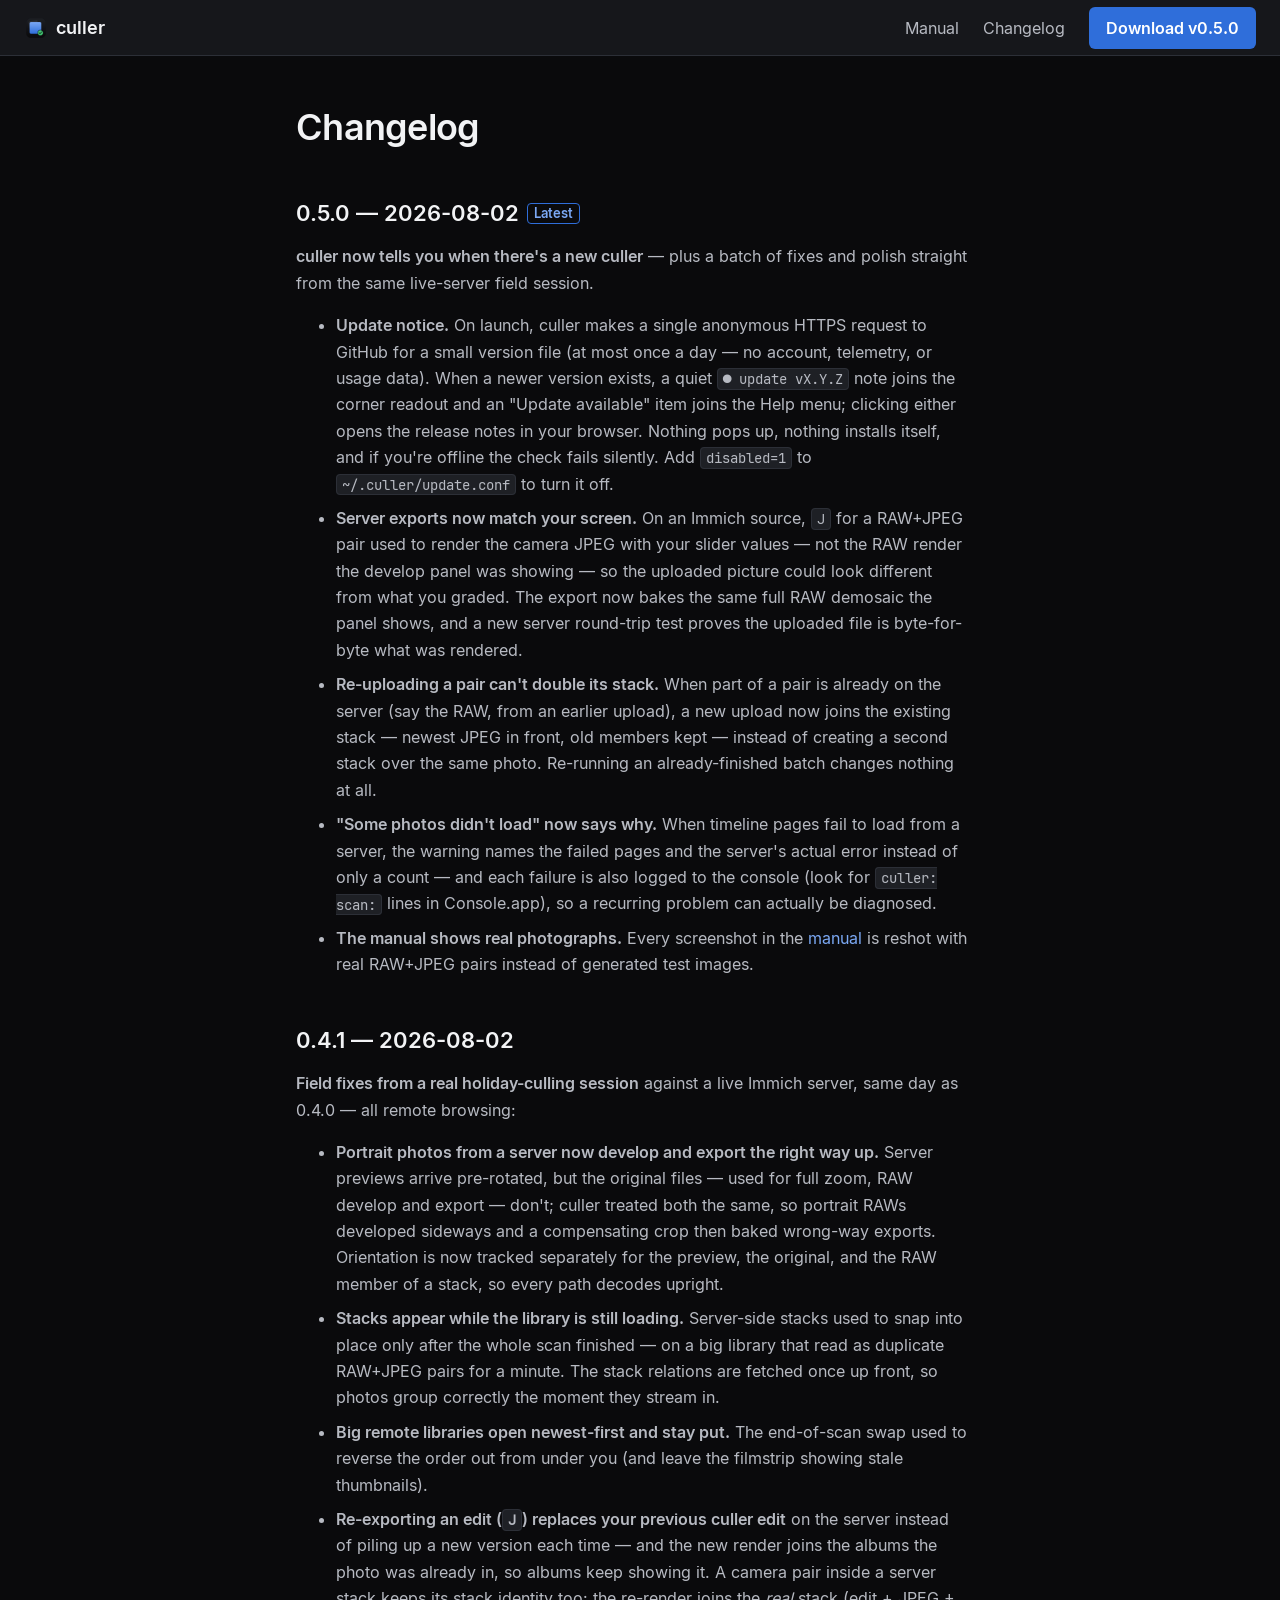
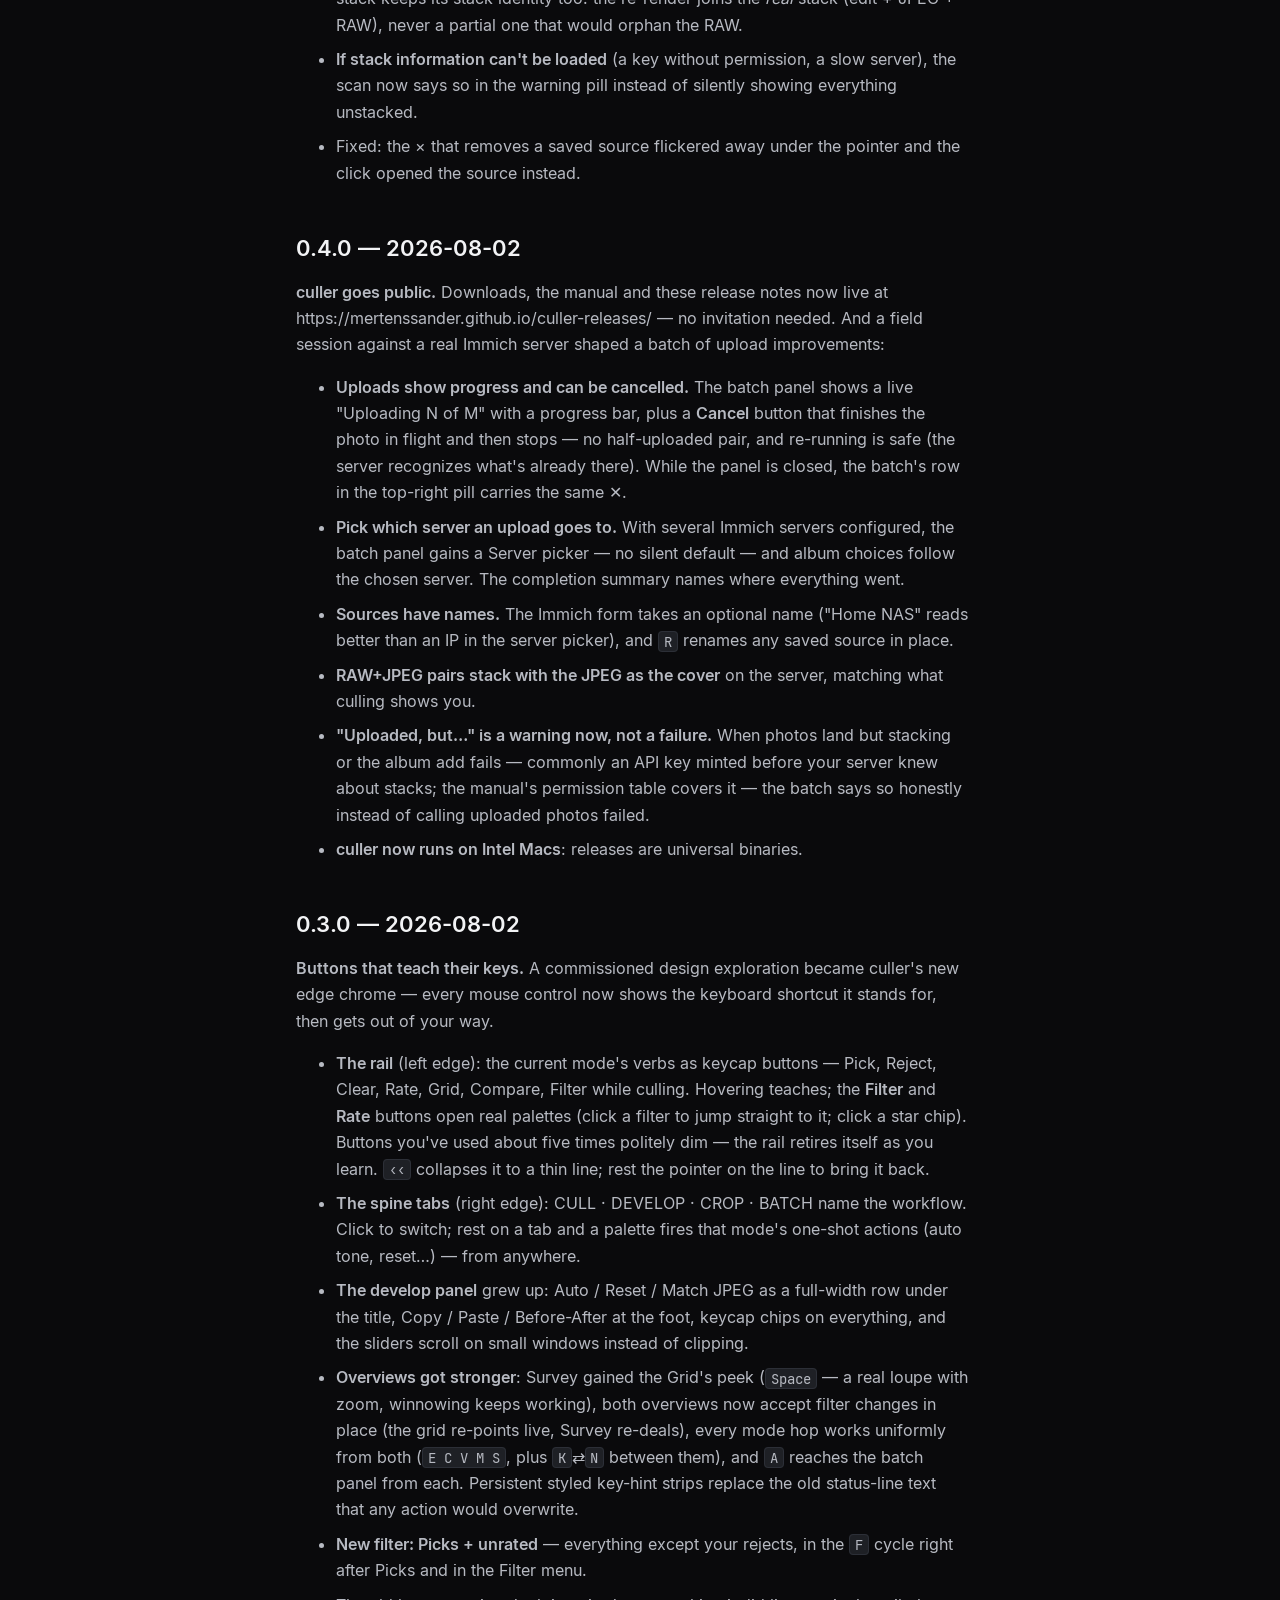
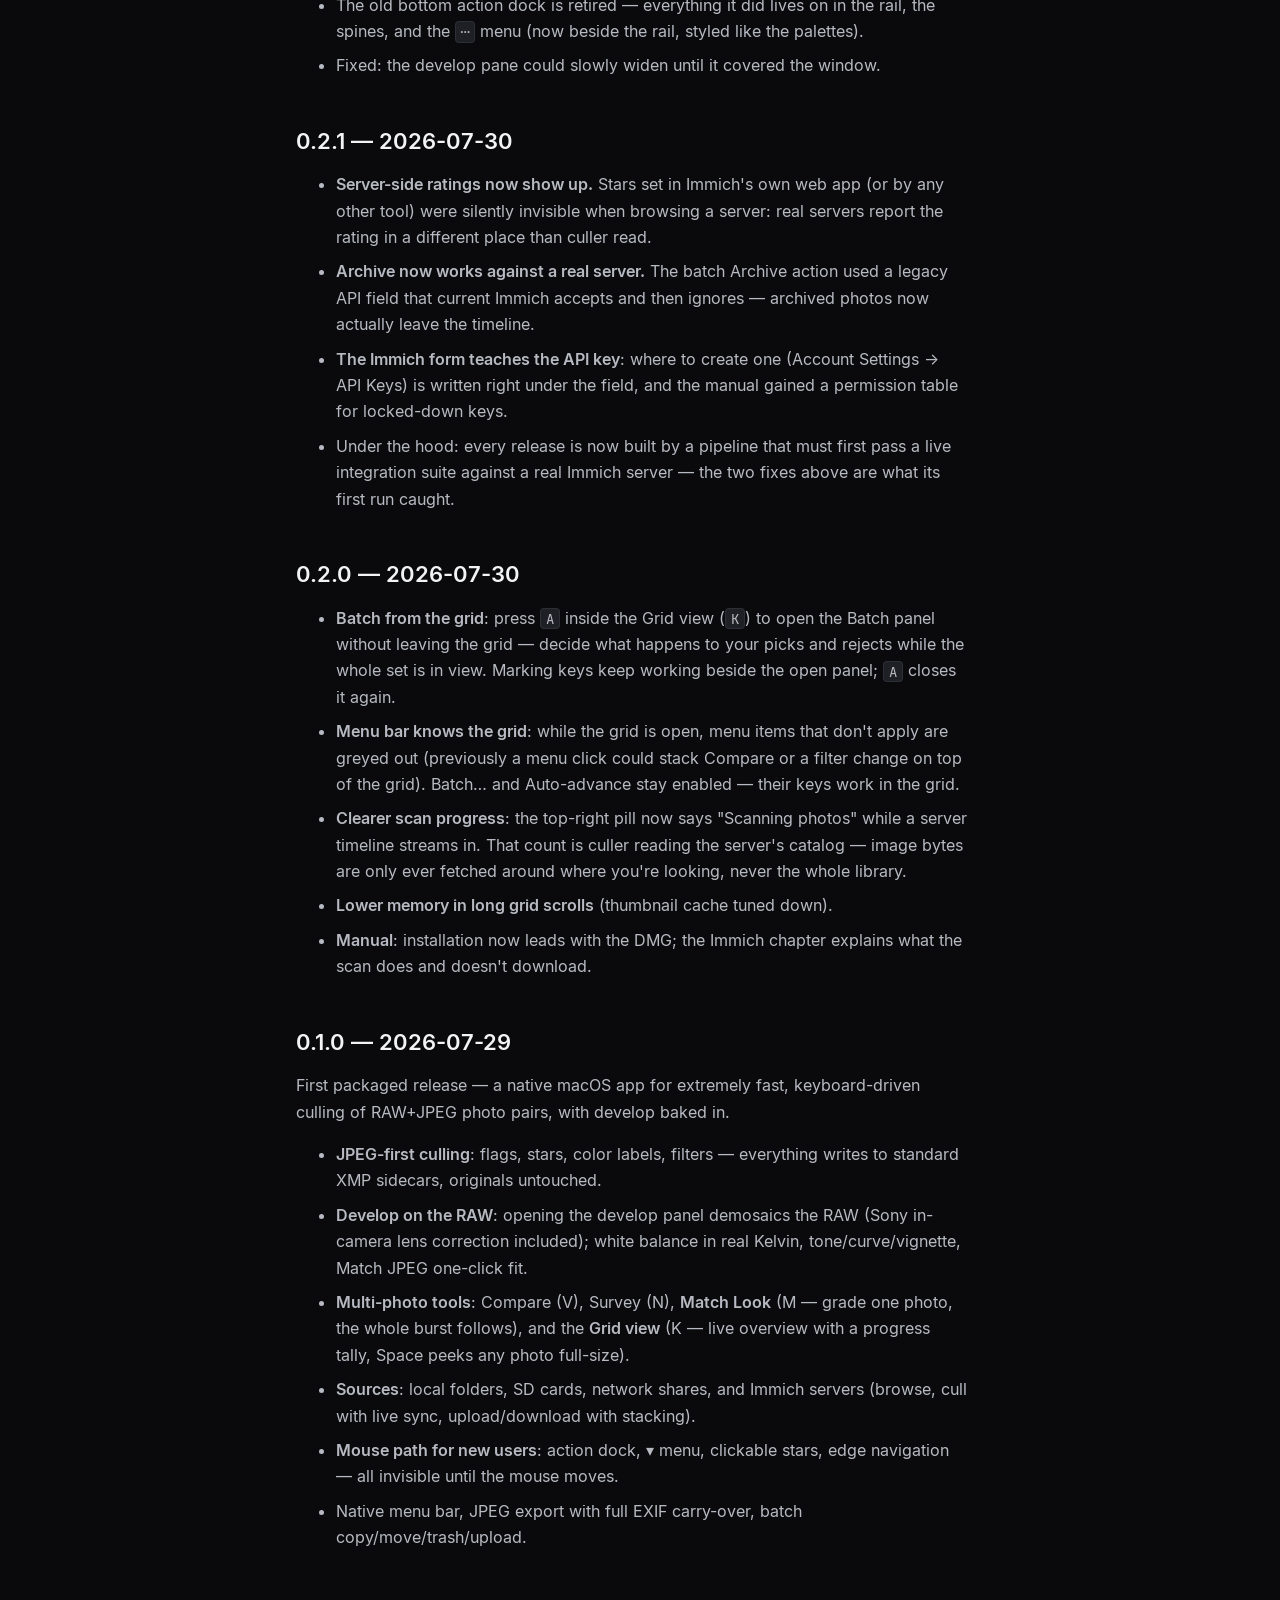
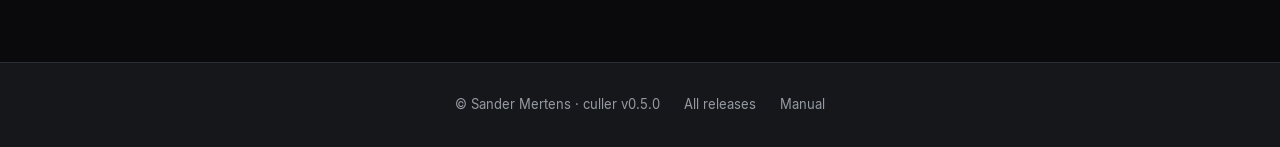
==== changelog/index.html @ 75cf0464 "site: v0.5.0" ====
<!DOCTYPE html>
<html lang="en">
<head>
<meta charset="utf-8">
<meta name="viewport" content="width=device-width, initial-scale=1">
<title>Changelog — culler</title>
<meta name="description" content="Extremely fast, keyboard-driven photo culling for macOS. RAW+JPEG pairs, develop and crop built in, everything non-destructive.">
<link rel="icon" type="image/png" href="https://mertenssander.github.io/culler-releases/img/icon-256.png">
<link rel="apple-touch-icon" href="https://mertenssander.github.io/culler-releases/img/icon-512.png">
<link rel="preload" href="https://mertenssander.github.io/culler-releases/fonts/Inter-Regular.woff2" as="font" type="font/woff2" crossorigin>
<link rel="preload" href="https://mertenssander.github.io/culler-releases/fonts/Inter-SemiBold.woff2" as="font" type="font/woff2" crossorigin>
<link rel="preload" href="https://mertenssander.github.io/culler-releases/fonts/JetBrainsMono-Regular.woff2" as="font" type="font/woff2" crossorigin>
<link rel="stylesheet" href="https://mertenssander.github.io/culler-releases/css/site.css?h=91cbe195ef2dc306fa63">
</head>
<body>
<header class="nav">
  <a class="nav-brand" href="https://mertenssander.github.io/culler-releases/">
    <img src="https://mertenssander.github.io/culler-releases/img/icon-256.png" alt="" width="24" height="24">
    <span>culler</span>
  </a>
  <nav class="nav-links">
    <a href="https://mertenssander.github.io/culler-releases/manual/">Manual</a>
    <a href="https://mertenssander.github.io/culler-releases/changelog/">Changelog</a>
    <a class="btn btn--accent" href="https://mertenssander.github.io/culler-releases/#download">Download v0.5.0</a>
  </nav>
  <details class="nav-menu">
    <summary aria-label="Menu">Menu</summary>
    <div class="nav-menu-panel">
      <a href="https://mertenssander.github.io/culler-releases/manual/">Manual</a>
      <a href="https://mertenssander.github.io/culler-releases/changelog/">Changelog</a>
      <a href="https://mertenssander.github.io/culler-releases/#download">Download v0.5.0</a>
    </div>
  </details>
</header>
<main>

<div class="docs docs--index">
  <article class="prose changelog">
    <h1>Changelog</h1>
    <h2 id="0-5-0-2026-08-02">0.5.0 — 2026-08-02</h2>
<p><strong>culler now tells you when there's a new culler</strong> — plus a batch of
fixes and polish straight from the same live-server field session.</p>
<ul>
<li><strong>Update notice.</strong> On launch, culler makes a single anonymous HTTPS
request to GitHub for a small version file (at most once a day — no
account, telemetry, or usage data). When a newer version exists, a
quiet <code>● update vX.Y.Z</code> note joins the corner readout and an
"Update available" item joins the Help menu; clicking either opens
the release notes in your browser. Nothing pops up, nothing installs
itself, and if you're offline the check fails silently. Add
<code>disabled=1</code> to <code>~/.culler/update.conf</code> to turn it off.</li>
<li><strong>Server exports now match your screen.</strong> On an Immich source, <code>J</code>
for a RAW+JPEG pair used to render the camera JPEG with your slider
values — not the RAW render the develop panel was showing — so the
uploaded picture could look different from what you graded. The
export now bakes the same full RAW demosaic the panel shows, and a
new server round-trip test proves the uploaded file is byte-for-byte
what was rendered.</li>
<li><strong>Re-uploading a pair can't double its stack.</strong> When part of a pair
is already on the server (say the RAW, from an earlier upload), a new
upload now joins the existing stack — newest JPEG in front, old
members kept — instead of creating a second stack over the same
photo. Re-running an already-finished batch changes nothing at all.</li>
<li><strong>"Some photos didn't load" now says why.</strong> When timeline pages fail
to load from a server, the warning names the failed pages and the
server's actual error instead of only a count — and each failure is
also logged to the console (look for <code>culler: scan:</code> lines in
Console.app), so a recurring problem can actually be diagnosed.</li>
<li><strong>The manual shows real photographs.</strong> Every screenshot in the
<a rel="external" href="https://mertenssander.github.io/culler-releases/manual/">manual</a> is
reshot with real RAW+JPEG pairs instead of generated test images.</li>
</ul>
<h2 id="0-4-1-2026-08-02">0.4.1 — 2026-08-02</h2>
<p><strong>Field fixes from a real holiday-culling session</strong> against a live
Immich server, same day as 0.4.0 — all remote browsing:</p>
<ul>
<li><strong>Portrait photos from a server now develop and export the right way
up.</strong> Server previews arrive pre-rotated, but the original files —
used for full zoom, RAW develop and export — don't; culler treated
both the same, so portrait RAWs developed sideways and a
compensating crop then baked wrong-way exports. Orientation is now
tracked separately for the preview, the original, and the RAW member
of a stack, so every path decodes upright.</li>
<li><strong>Stacks appear while the library is still loading.</strong> Server-side
stacks used to snap into place only after the whole scan finished —
on a big library that read as duplicate RAW+JPEG pairs for a minute.
The stack relations are fetched once up front, so photos group
correctly the moment they stream in.</li>
<li><strong>Big remote libraries open newest-first and stay put.</strong> The
end-of-scan swap used to reverse the order out from under you (and
leave the filmstrip showing stale thumbnails).</li>
<li><strong>Re-exporting an edit (<code>J</code>) replaces your previous culler edit</strong> on
the server instead of piling up a new version each time — and the
new render joins the albums the photo was already in, so albums keep
showing it. A camera pair inside a server stack keeps its stack
identity too: the re-render joins the <em>real</em> stack (edit + JPEG +
RAW), never a partial one that would orphan the RAW.</li>
<li><strong>If stack information can't be loaded</strong> (a key without permission, a
slow server), the scan now says so in the warning pill instead of
silently showing everything unstacked.</li>
<li>Fixed: the × that removes a saved source flickered away under the
pointer and the click opened the source instead.</li>
</ul>
<h2 id="0-4-0-2026-08-02">0.4.0 — 2026-08-02</h2>
<p><strong>culler goes public.</strong> Downloads, the manual and these release notes
now live at https://mertenssander.github.io/culler-releases/ — no
invitation needed. And a field session against a real Immich server
shaped a batch of upload improvements:</p>
<ul>
<li><strong>Uploads show progress and can be cancelled.</strong> The batch panel shows
a live "Uploading N of M" with a progress bar, plus a <strong>Cancel</strong>
button that finishes the photo in flight and then stops — no
half-uploaded pair, and re-running is safe (the server recognizes
what's already there). While the panel is closed, the batch's row in
the top-right pill carries the same ✕.</li>
<li><strong>Pick which server an upload goes to.</strong> With several Immich servers
configured, the batch panel gains a Server picker — no silent
default — and album choices follow the chosen server. The completion
summary names where everything went.</li>
<li><strong>Sources have names.</strong> The Immich form takes an optional name
("Home NAS" reads better than an IP in the server picker), and <code>R</code>
renames any saved source in place.</li>
<li><strong>RAW+JPEG pairs stack with the JPEG as the cover</strong> on the server,
matching what culling shows you.</li>
<li><strong>"Uploaded, but…" is a warning now, not a failure.</strong> When photos
land but stacking or the album add fails — commonly an API key
minted before your server knew about stacks; the manual's permission
table covers it — the batch says so honestly instead of calling
uploaded photos failed.</li>
<li><strong>culler now runs on Intel Macs</strong>: releases are universal binaries.</li>
</ul>
<h2 id="0-3-0-2026-08-02">0.3.0 — 2026-08-02</h2>
<p><strong>Buttons that teach their keys.</strong> A commissioned design exploration
became culler's new edge chrome — every mouse control now shows the
keyboard shortcut it stands for, then gets out of your way.</p>
<ul>
<li><strong>The rail</strong> (left edge): the current mode's verbs as keycap buttons —
Pick, Reject, Clear, Rate, Grid, Compare, Filter while culling.
Hovering teaches; the <strong>Filter</strong> and <strong>Rate</strong> buttons open real
palettes (click a filter to jump straight to it; click a star chip).
Buttons you've used about five times politely dim — the rail retires
itself as you learn. <code>‹‹</code> collapses it to a thin line; rest the
pointer on the line to bring it back.</li>
<li><strong>The spine tabs</strong> (right edge): CULL · DEVELOP · CROP · BATCH name
the workflow. Click to switch; rest on a tab and a palette fires that
mode's one-shot actions (auto tone, reset…) — from anywhere.</li>
<li><strong>The develop panel</strong> grew up: Auto / Reset / Match JPEG as a
full-width row under the title, Copy / Paste / Before-After at the
foot, keycap chips on everything, and the sliders scroll on small
windows instead of clipping.</li>
<li><strong>Overviews got stronger</strong>: Survey gained the Grid's peek (<code>Space</code> —
a real loupe with zoom, winnowing keeps working), both overviews now
accept filter changes in place (the grid re-points live, Survey
re-deals), every mode hop works uniformly from both (<code>E C V M S</code>,
plus <code>K</code>⇄<code>N</code> between them), and <code>A</code> reaches the batch panel from
each. Persistent styled key-hint strips replace the old status-line
text that any action would overwrite.</li>
<li><strong>New filter: Picks + unrated</strong> — everything except your rejects, in
the <code>F</code> cycle right after Picks and in the Filter menu.</li>
<li>The old bottom action dock is retired — everything it did lives on
in the rail, the spines, and the <code>⋯</code> menu (now beside the rail,
styled like the palettes).</li>
<li>Fixed: the develop pane could slowly widen until it covered the
window.</li>
</ul>
<h2 id="0-2-1-2026-07-30">0.2.1 — 2026-07-30</h2>
<ul>
<li><strong>Server-side ratings now show up.</strong> Stars set in Immich's own web app
(or by any other tool) were silently invisible when browsing a server:
real servers report the rating in a different place than culler read.</li>
<li><strong>Archive now works against a real server.</strong> The batch Archive action
used a legacy API field that current Immich accepts and then ignores —
archived photos now actually leave the timeline.</li>
<li><strong>The Immich form teaches the API key</strong>: where to create one (Account
Settings → API Keys) is written right under the field, and the manual
gained a permission table for locked-down keys.</li>
<li>Under the hood: every release is now built by a pipeline that must
first pass a live integration suite against a real Immich server —
the two fixes above are what its first run caught.</li>
</ul>
<h2 id="0-2-0-2026-07-30">0.2.0 — 2026-07-30</h2>
<ul>
<li><strong>Batch from the grid</strong>: press <code>A</code> inside the Grid view (<code>K</code>) to open
the Batch panel without leaving the grid — decide what happens to your
picks and rejects while the whole set is in view. Marking keys keep
working beside the open panel; <code>A</code> closes it again.</li>
<li><strong>Menu bar knows the grid</strong>: while the grid is open, menu items that
don't apply are greyed out (previously a menu click could stack
Compare or a filter change on top of the grid). Batch… and
Auto-advance stay enabled — their keys work in the grid.</li>
<li><strong>Clearer scan progress</strong>: the top-right pill now says "Scanning
photos" while a server timeline streams in. That count is culler
reading the server's catalog — image bytes are only ever fetched
around where you're looking, never the whole library.</li>
<li><strong>Lower memory in long grid scrolls</strong> (thumbnail cache tuned down).</li>
<li><strong>Manual</strong>: installation now leads with the DMG; the Immich chapter
explains what the scan does and doesn't download.</li>
</ul>
<h2 id="0-1-0-2026-07-29">0.1.0 — 2026-07-29</h2>
<p>First packaged release — a native macOS app for extremely fast,
keyboard-driven culling of RAW+JPEG photo pairs, with develop
baked in.</p>
<ul>
<li><strong>JPEG-first culling</strong>: flags, stars, color labels, filters —
everything writes to standard XMP sidecars, originals
untouched.</li>
<li><strong>Develop on the RAW</strong>: opening the develop panel demosaics the RAW
(Sony in-camera lens correction included); white balance in real
Kelvin, tone/curve/vignette, Match JPEG one-click fit.</li>
<li><strong>Multi-photo tools</strong>: Compare (V), Survey (N), <strong>Match Look</strong> (M —
grade one photo, the whole burst follows), and the <strong>Grid view</strong> (K —
live overview with a progress tally, Space peeks any photo full-size).</li>
<li><strong>Sources</strong>: local folders, SD cards, network shares, and Immich
servers (browse, cull with live sync, upload/download with stacking).</li>
<li><strong>Mouse path for new users</strong>: action dock, ▾ menu, clickable stars,
edge navigation — all invisible until the mouse moves.</li>
<li>Native menu bar, JPEG export with full EXIF carry-over, batch
copy/move/trash/upload.</li>
</ul>

  </article>
</div>

</main>
<footer class="footer">
  <span>© Sander Mertens · culler v0.5.0</span>
  <a href="https://github.com/mertenssander/culler-releases/releases">All releases</a>
  <a href="https://mertenssander.github.io/culler-releases/manual/">Manual</a>
</footer>
</body>
</html>
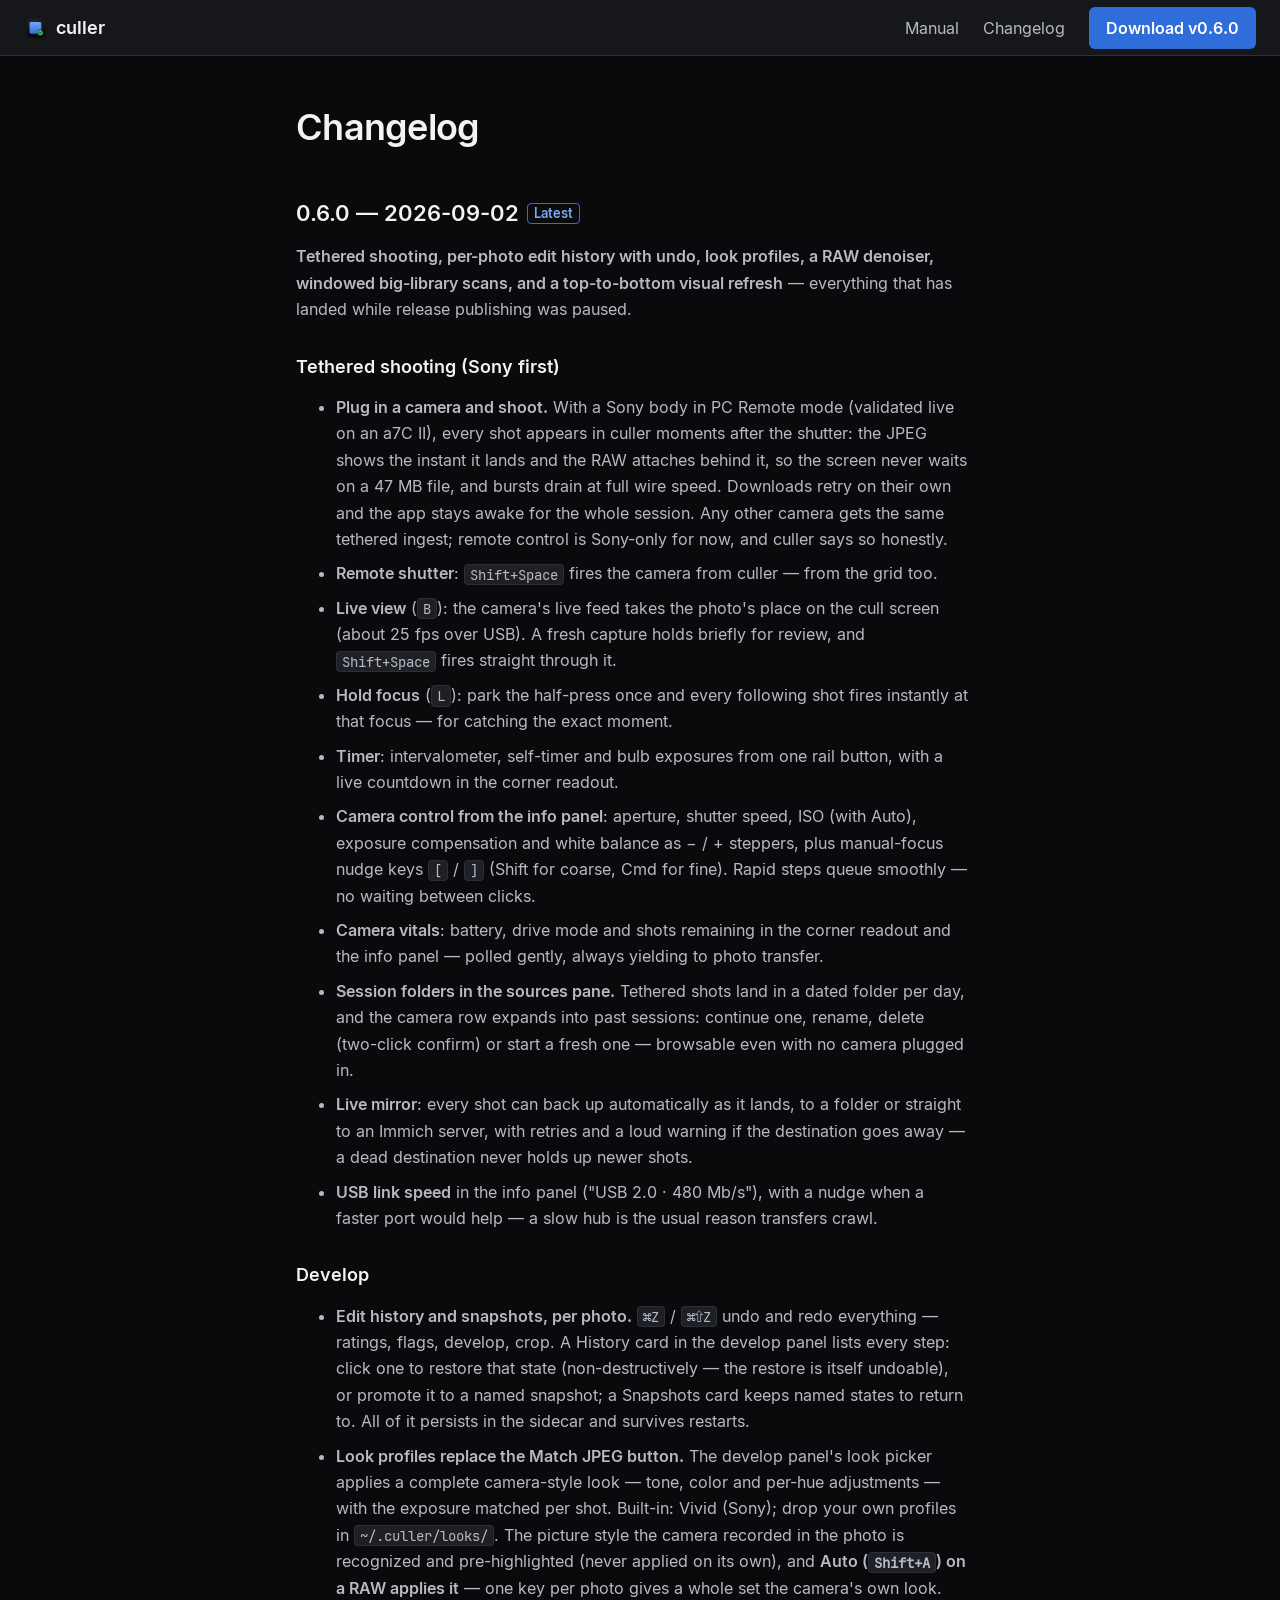
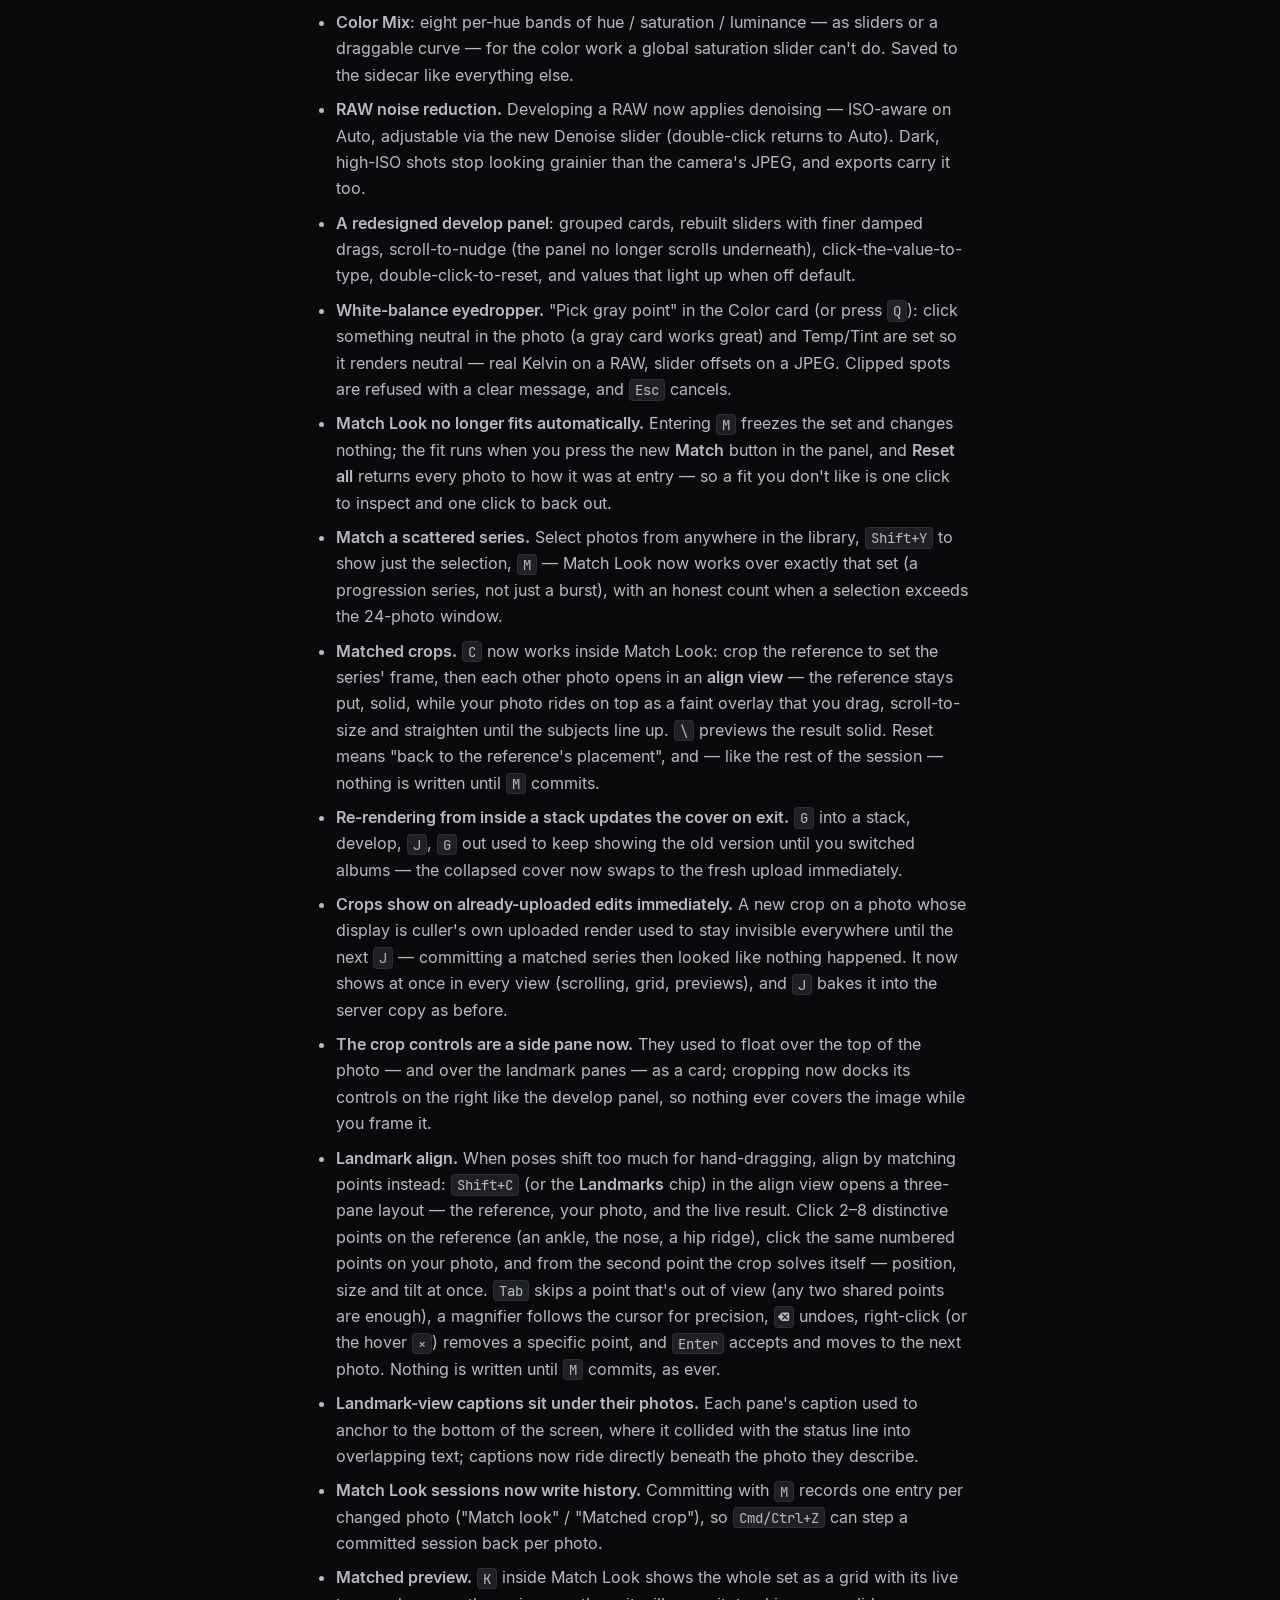
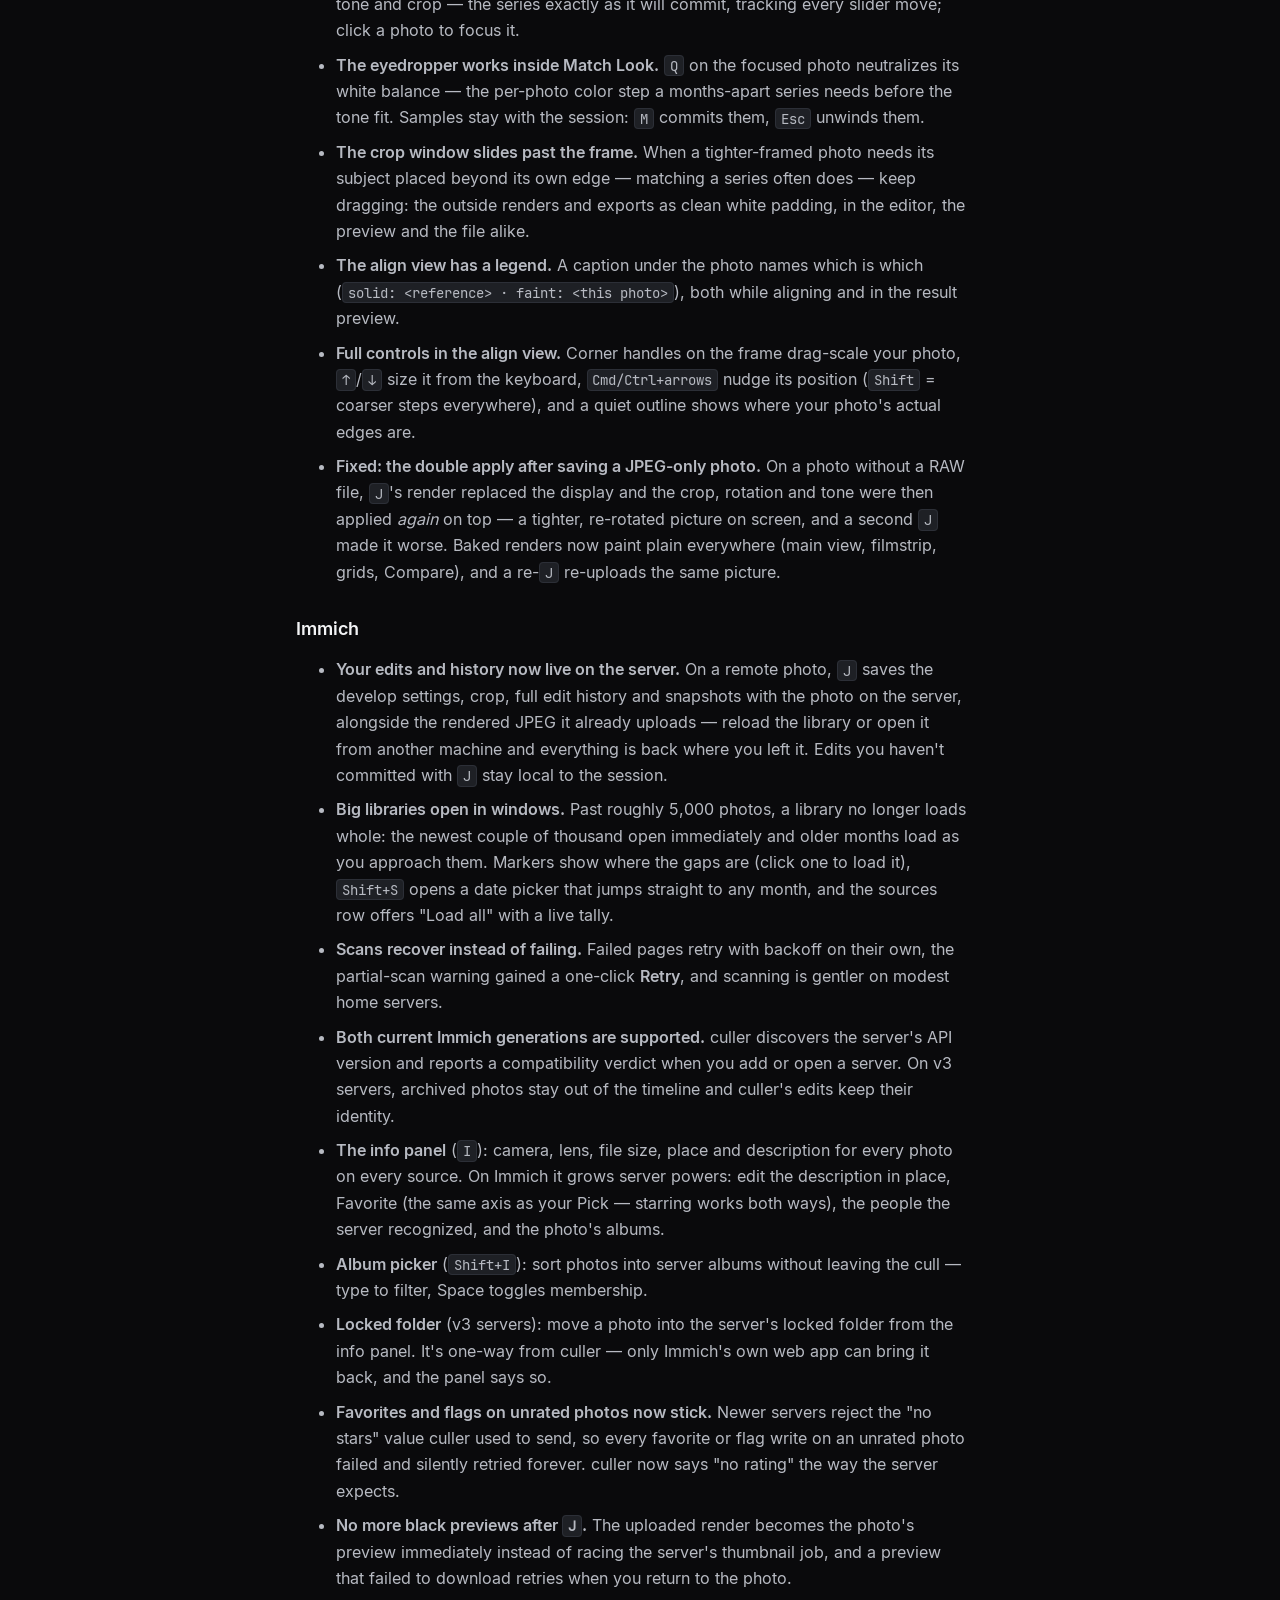
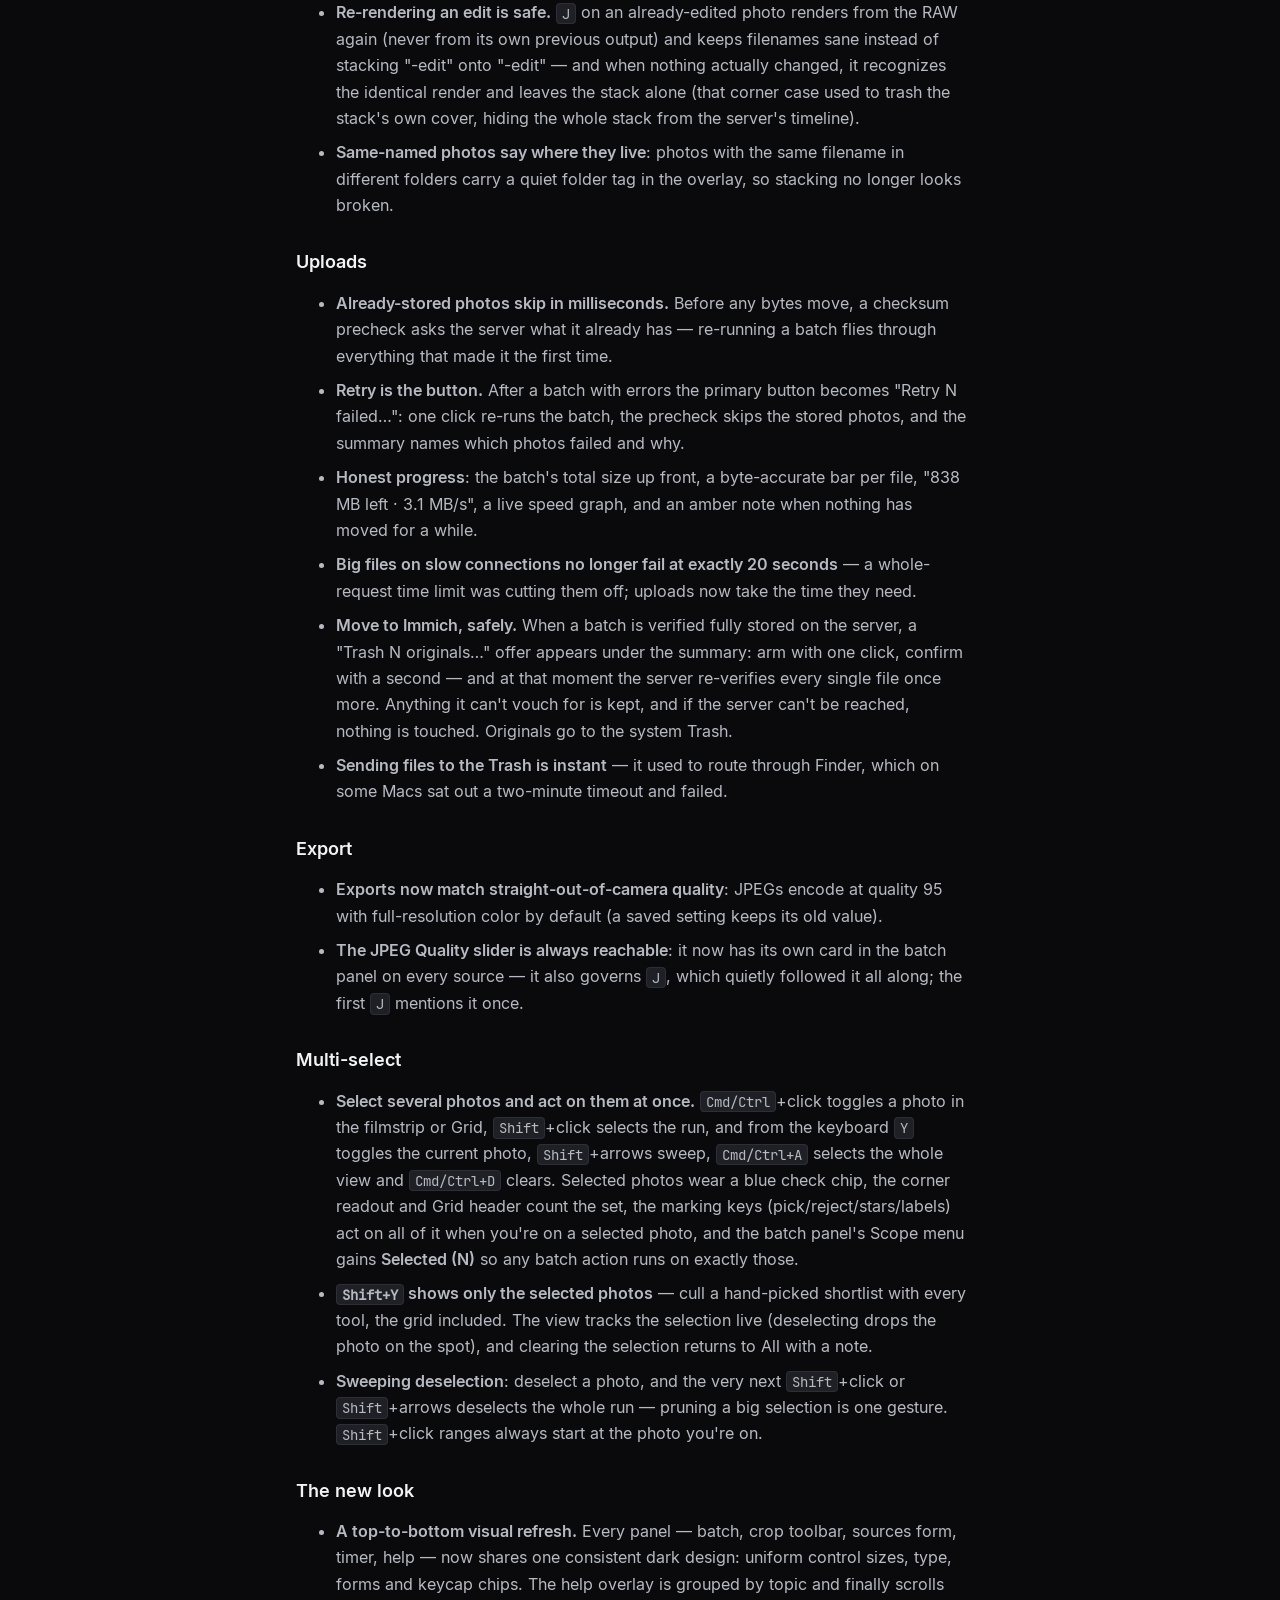
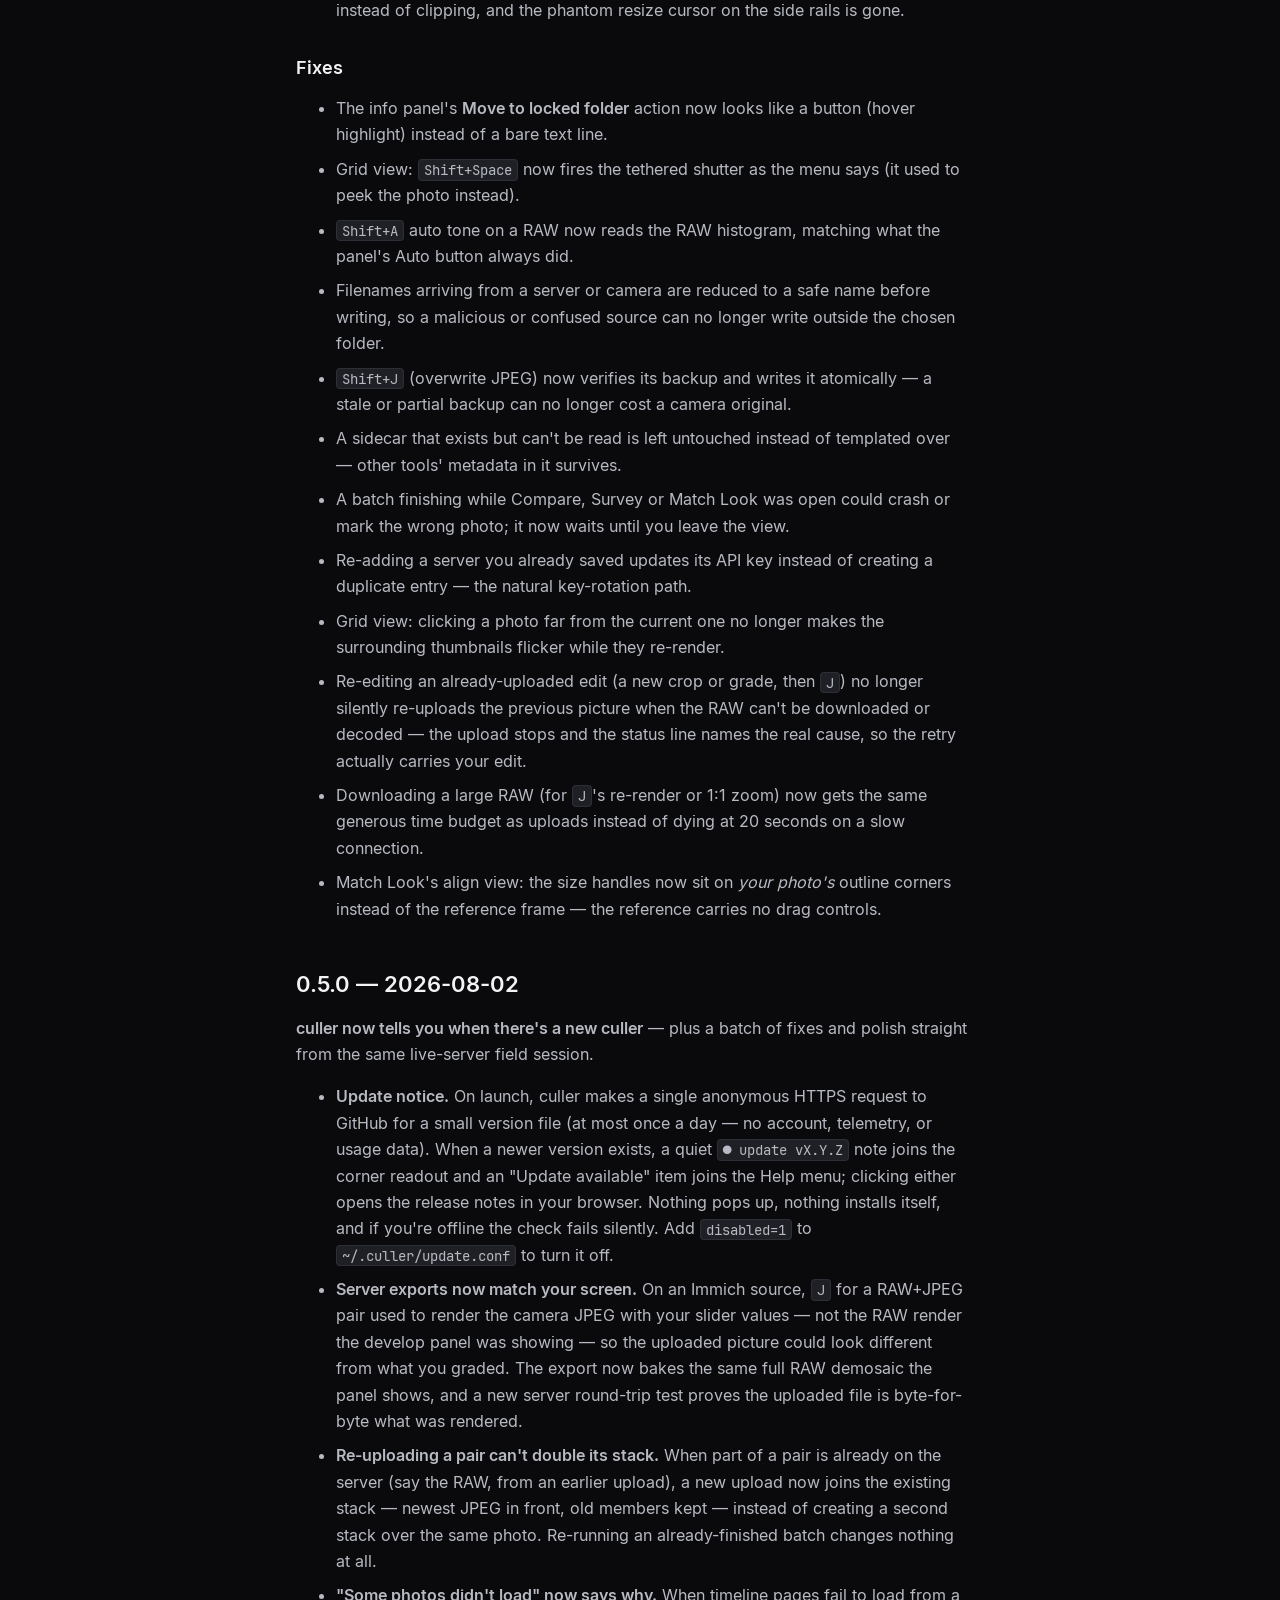
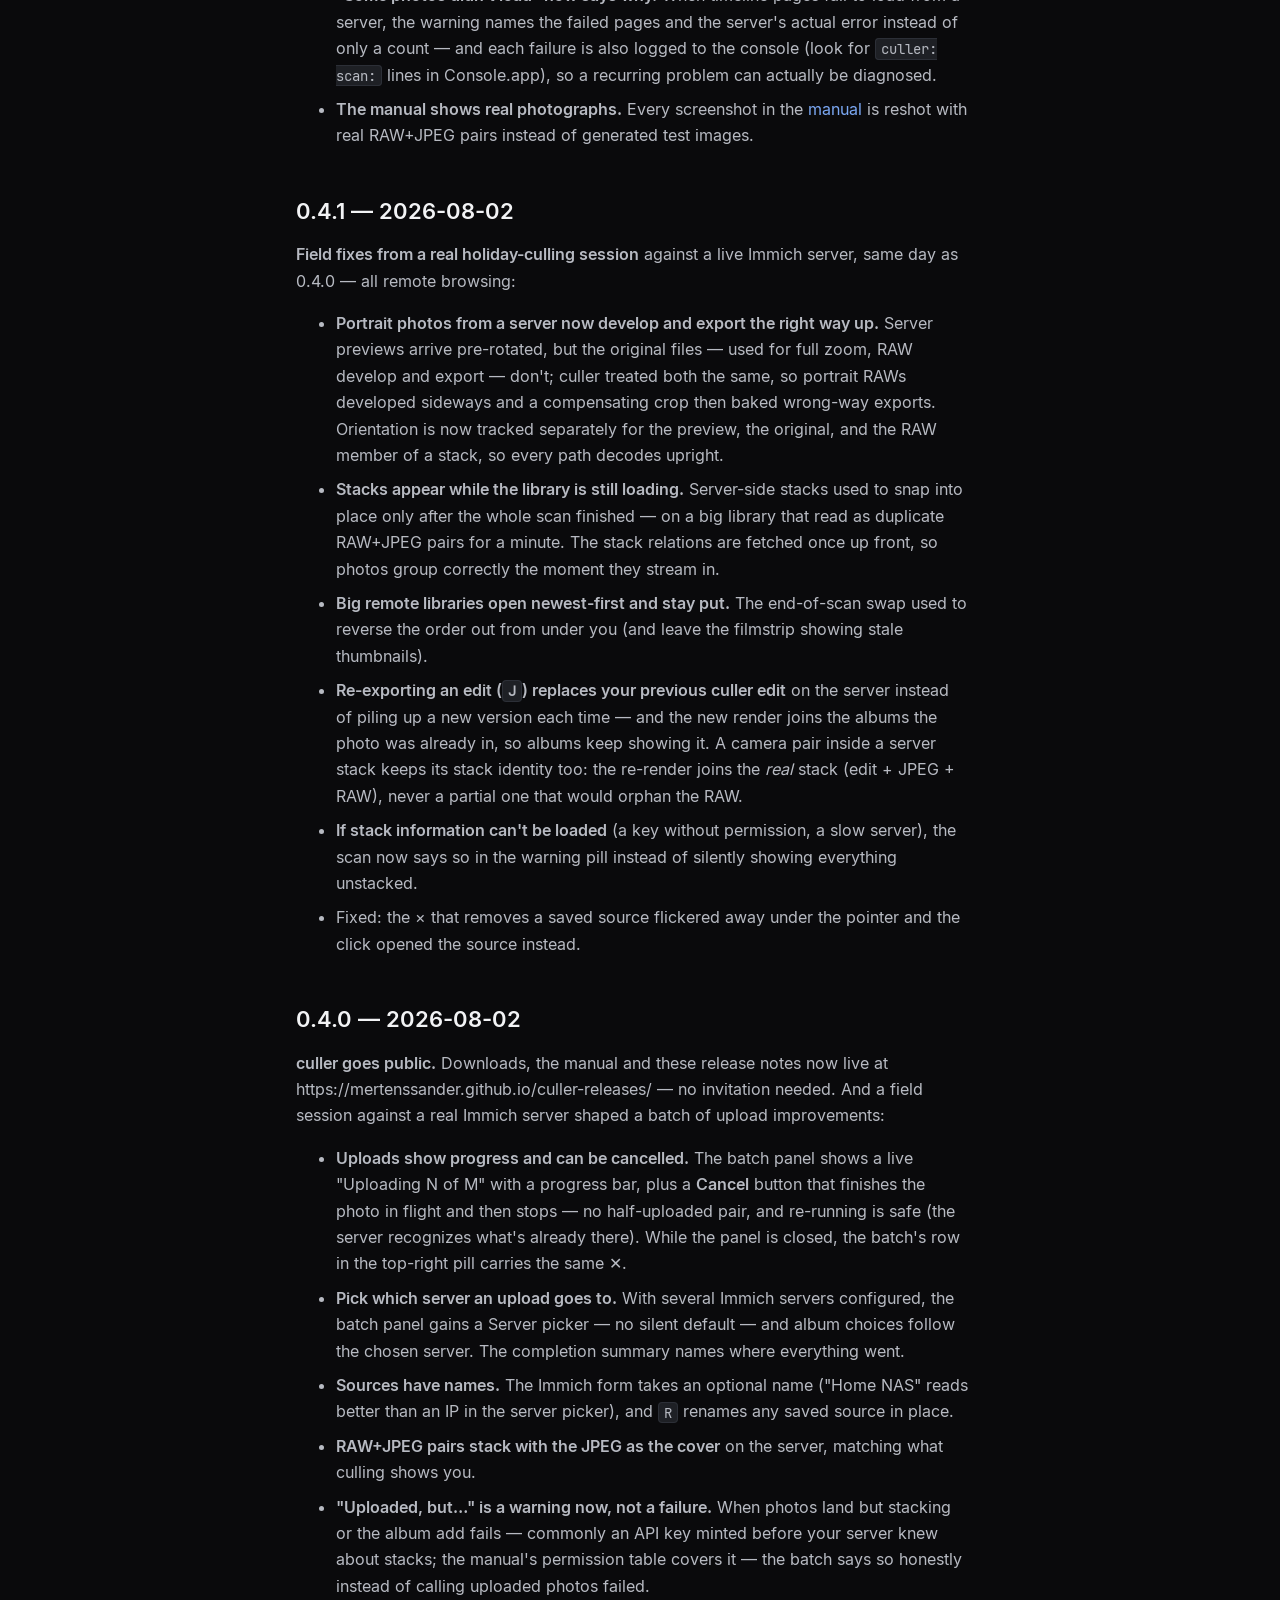
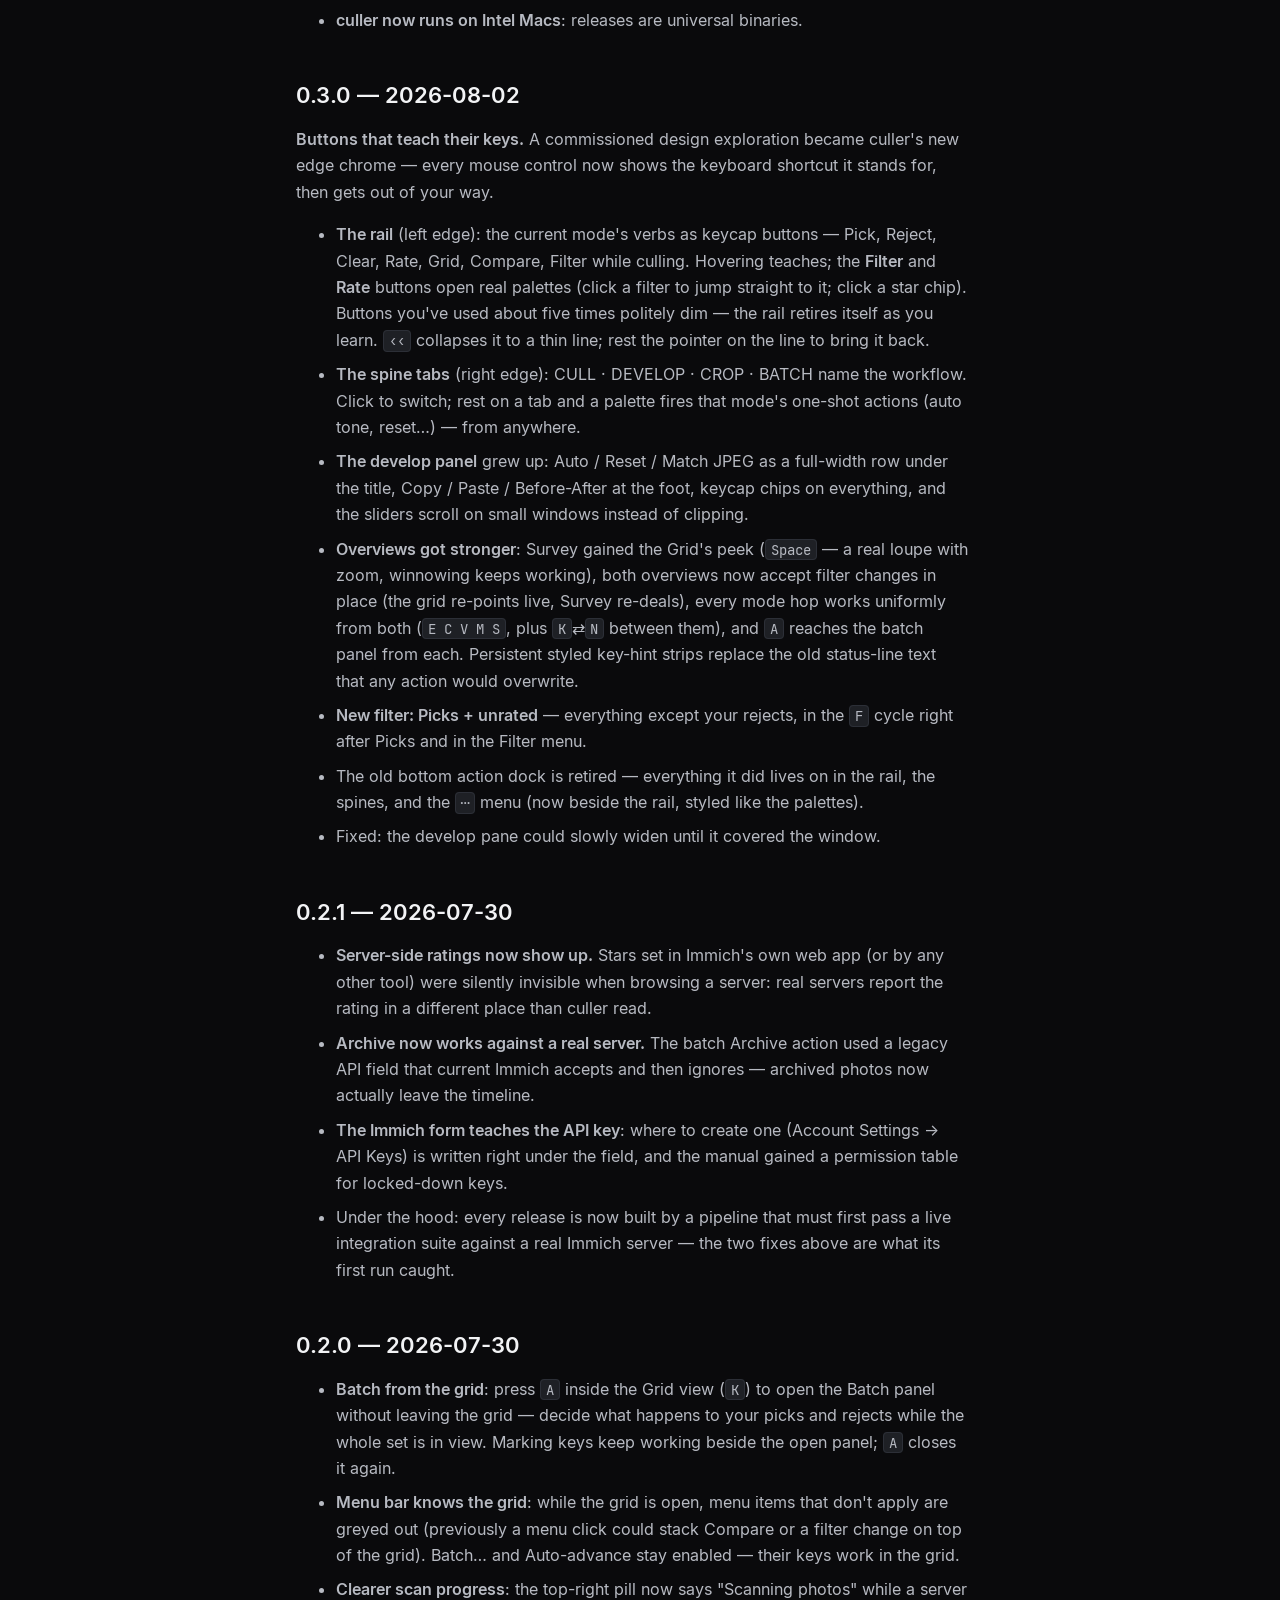
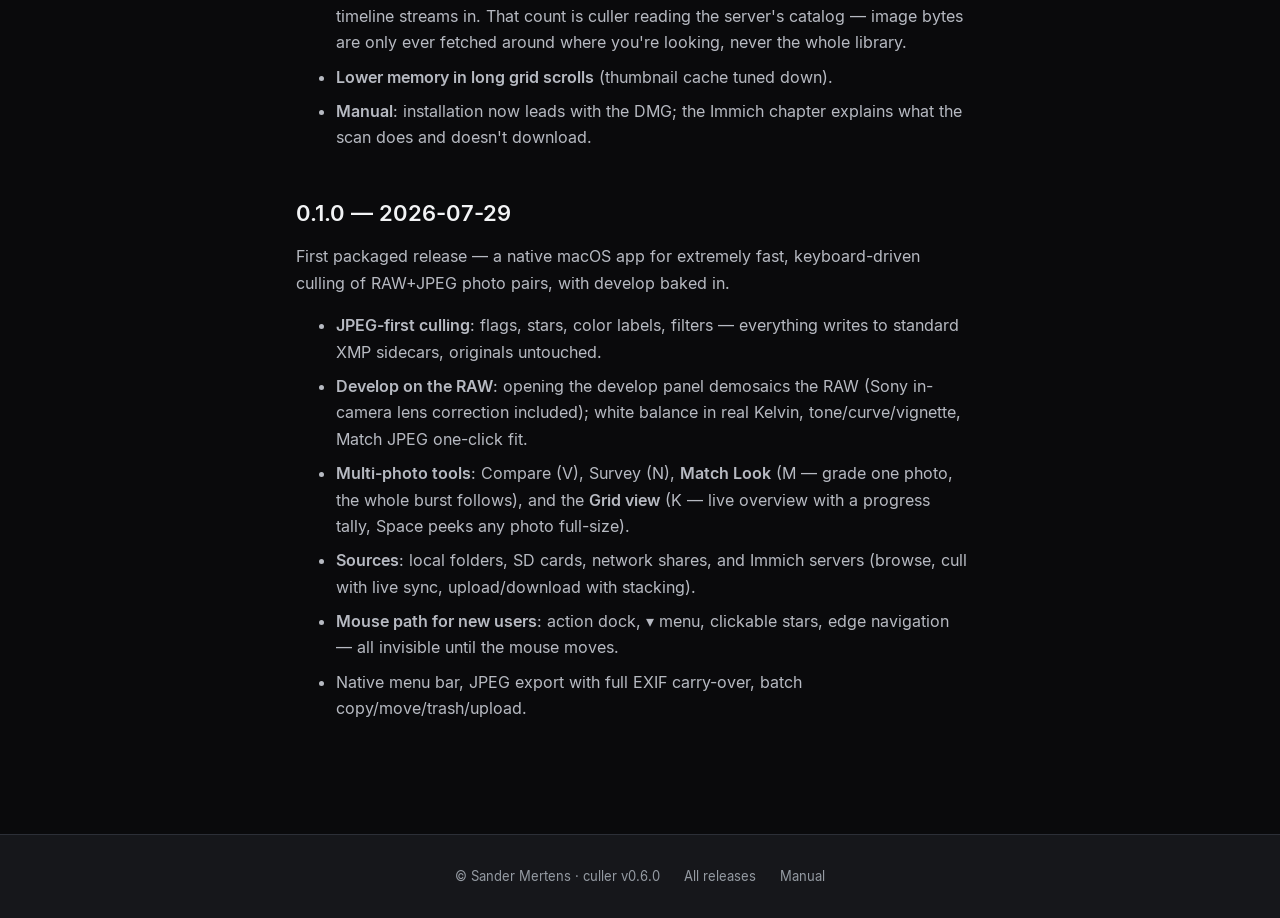
==== commit ce78b548: "site: v0.6.0" ====
--- a/changelog/index.html
+++ b/changelog/index.html
@@ -22,14 +22,14 @@
   <nav class="nav-links">
     <a href="https://mertenssander.github.io/culler-releases/manual/">Manual</a>
     <a href="https://mertenssander.github.io/culler-releases/changelog/">Changelog</a>
-    <a class="btn btn--accent" href="https://mertenssander.github.io/culler-releases/#download">Download v0.5.0</a>
+    <a class="btn btn--accent" href="https://mertenssander.github.io/culler-releases/#download">Download v0.6.0</a>
   </nav>
   <details class="nav-menu">
     <summary aria-label="Menu">Menu</summary>
     <div class="nav-menu-panel">
       <a href="https://mertenssander.github.io/culler-releases/manual/">Manual</a>
       <a href="https://mertenssander.github.io/culler-releases/changelog/">Changelog</a>
-      <a href="https://mertenssander.github.io/culler-releases/#download">Download v0.5.0</a>
+      <a href="https://mertenssander.github.io/culler-releases/#download">Download v0.6.0</a>
     </div>
   </details>
 </header>
@@ -38,7 +38,306 @@
 <div class="docs docs--index">
   <article class="prose changelog">
     <h1>Changelog</h1>
-    <h2 id="0-5-0-2026-08-02">0.5.0 — 2026-08-02</h2>
+    <h2 id="0-6-0-2026-09-02">0.6.0 — 2026-09-02</h2>
+<p><strong>Tethered shooting, per-photo edit history with undo, look profiles,
+a RAW denoiser, windowed big-library scans, and a top-to-bottom visual
+refresh</strong> — everything that has landed while release publishing was
+paused.</p>
+<h3 id="tethered-shooting-sony-first">Tethered shooting (Sony first)</h3>
+<ul>
+<li><strong>Plug in a camera and shoot.</strong> With a Sony body in PC Remote mode
+(validated live on an a7C II), every shot appears in culler moments
+after the shutter: the JPEG shows the instant it lands and the RAW
+attaches behind it, so the screen never waits on a 47 MB file, and
+bursts drain at full wire speed. Downloads retry on their own and
+the app stays awake for the whole session. Any other camera gets the
+same tethered ingest; remote control is Sony-only for now, and
+culler says so honestly.</li>
+<li><strong>Remote shutter</strong>: <code>Shift+Space</code> fires the camera from culler —
+from the grid too.</li>
+<li><strong>Live view</strong> (<code>B</code>): the camera's live feed takes the photo's place
+on the cull screen (about 25 fps over USB). A fresh capture holds
+briefly for review, and <code>Shift+Space</code> fires straight through it.</li>
+<li><strong>Hold focus</strong> (<code>L</code>): park the half-press once and every following
+shot fires instantly at that focus — for catching the exact moment.</li>
+<li><strong>Timer</strong>: intervalometer, self-timer and bulb exposures from one
+rail button, with a live countdown in the corner readout.</li>
+<li><strong>Camera control from the info panel</strong>: aperture, shutter speed, ISO
+(with Auto), exposure compensation and white balance as − / +
+steppers, plus manual-focus nudge keys <code>[</code> / <code>]</code> (Shift for coarse,
+Cmd for fine). Rapid steps queue smoothly — no waiting between
+clicks.</li>
+<li><strong>Camera vitals</strong>: battery, drive mode and shots remaining in the
+corner readout and the info panel — polled gently, always yielding
+to photo transfer.</li>
+<li><strong>Session folders in the sources pane.</strong> Tethered shots land in a
+dated folder per day, and the camera row expands into past sessions:
+continue one, rename, delete (two-click confirm) or start a fresh
+one — browsable even with no camera plugged in.</li>
+<li><strong>Live mirror</strong>: every shot can back up automatically as it lands,
+to a folder or straight to an Immich server, with retries and a loud
+warning if the destination goes away — a dead destination never
+holds up newer shots.</li>
+<li><strong>USB link speed</strong> in the info panel ("USB 2.0 · 480 Mb/s"), with a
+nudge when a faster port would help — a slow hub is the usual reason
+transfers crawl.</li>
+</ul>
+<h3 id="develop">Develop</h3>
+<ul>
+<li><strong>Edit history and snapshots, per photo.</strong> <code>⌘Z</code> / <code>⌘⇧Z</code> undo and
+redo everything — ratings, flags, develop, crop. A History card in
+the develop panel lists every step: click one to restore that state
+(non-destructively — the restore is itself undoable), or promote it
+to a named snapshot; a Snapshots card keeps named states to return
+to. All of it persists in the sidecar and survives restarts.</li>
+<li><strong>Look profiles replace the Match JPEG button.</strong> The develop panel's
+look picker applies a complete camera-style look — tone, color and
+per-hue adjustments — with the exposure matched per shot. Built-in:
+Vivid (Sony); drop your own profiles in <code>~/.culler/looks/</code>. The
+picture style the camera recorded in the photo is recognized and
+pre-highlighted (never applied on its own), and <strong>Auto (<code>Shift+A</code>)
+on a RAW applies it</strong> — one key per photo gives a whole set the
+camera's own look.</li>
+<li><strong>Color Mix</strong>: eight per-hue bands of hue / saturation / luminance —
+as sliders or a draggable curve — for the color work a global
+saturation slider can't do. Saved to the sidecar like everything
+else.</li>
+<li><strong>RAW noise reduction.</strong> Developing a RAW now applies denoising —
+ISO-aware on Auto, adjustable via the new Denoise slider
+(double-click returns to Auto). Dark, high-ISO shots stop looking
+grainier than the camera's JPEG, and exports carry it too.</li>
+<li><strong>A redesigned develop panel</strong>: grouped cards, rebuilt sliders with
+finer damped drags, scroll-to-nudge (the panel no longer scrolls
+underneath), click-the-value-to-type, double-click-to-reset, and
+values that light up when off default.</li>
+<li><strong>White-balance eyedropper.</strong> "Pick gray point" in the Color card
+(or press <code>Q</code>): click something neutral in the photo (a gray card
+works great) and
+Temp/Tint are set so it renders neutral — real Kelvin on a RAW,
+slider offsets on a JPEG. Clipped spots are refused with a clear
+message, and <code>Esc</code> cancels.</li>
+<li><strong>Match Look no longer fits automatically.</strong> Entering <code>M</code> freezes
+the set and changes nothing; the fit runs when you press the new
+<strong>Match</strong> button in the panel, and <strong>Reset all</strong> returns every photo
+to how it was at entry — so a fit you don't like is one click to
+inspect and one click to back out.</li>
+<li><strong>Match a scattered series.</strong> Select photos from anywhere in the
+library, <code>Shift+Y</code> to show just the selection, <code>M</code> — Match Look now
+works over exactly that set (a progression series, not just a
+burst), with an honest count when a selection exceeds the 24-photo
+window.</li>
+<li><strong>Matched crops.</strong> <code>C</code> now works inside Match Look: crop the
+reference to set the series' frame, then each other photo opens in
+an <strong>align view</strong> — the reference stays put, solid, while your photo
+rides on top as a faint overlay that you drag, scroll-to-size and
+straighten until the subjects line up. <code>\</code> previews the result
+solid. Reset means "back to the reference's placement", and — like
+the rest of the session — nothing is written until <code>M</code> commits.</li>
+<li><strong>Re-rendering from inside a stack updates the cover on exit.</strong>
+<code>G</code> into a stack, develop, <code>J</code>, <code>G</code> out used to keep showing the old
+version until you switched albums — the collapsed cover now swaps to
+the fresh upload immediately.</li>
+<li><strong>Crops show on already-uploaded edits immediately.</strong> A new crop on
+a photo whose display is culler's own uploaded render used to stay
+invisible everywhere until the next <code>J</code> — committing a matched
+series then looked like nothing happened. It now shows at once in
+every view (scrolling, grid, previews), and <code>J</code> bakes it into the
+server copy as before.</li>
+<li><strong>The crop controls are a side pane now.</strong> They used to float over
+the top of the photo — and over the landmark panes — as a card;
+cropping now docks its controls on the right like the develop panel,
+so nothing ever covers the image while you frame it.</li>
+<li><strong>Landmark align.</strong> When poses shift too much for hand-dragging,
+align by matching points instead: <code>Shift+C</code> (or the <strong>Landmarks</strong>
+chip) in the align view opens a three-pane layout — the reference,
+your photo, and the live result. Click 2–8 distinctive points on the
+reference (an ankle, the nose, a hip ridge), click the same numbered
+points on your photo, and from the second point the crop solves
+itself — position, size and tilt at once. <code>Tab</code> skips a point that's
+out of view (any two shared points are enough), a magnifier follows
+the cursor for precision, <code>⌫</code> undoes, right-click (or the hover <code>×</code>)
+removes a specific point, and <code>Enter</code> accepts and moves to the next
+photo. Nothing is written until <code>M</code> commits, as ever.</li>
+<li><strong>Landmark-view captions sit under their photos.</strong> Each pane's
+caption used to anchor to the bottom of the screen, where it collided
+with the status line into overlapping text; captions now ride
+directly beneath the photo they describe.</li>
+<li><strong>Match Look sessions now write history.</strong> Committing with <code>M</code>
+records one entry per changed photo ("Match look" / "Matched crop"),
+so <code>Cmd/Ctrl+Z</code> can step a committed session back per photo.</li>
+<li><strong>Matched preview.</strong> <code>K</code> inside Match Look shows the whole set as a
+grid with its live tone and crop — the series exactly as it will
+commit, tracking every slider move; click a photo to focus it.</li>
+<li><strong>The eyedropper works inside Match Look.</strong> <code>Q</code> on the focused photo
+neutralizes its white balance — the per-photo color step a
+months-apart series needs before the tone fit. Samples stay with the
+session: <code>M</code> commits them, <code>Esc</code> unwinds them.</li>
+<li><strong>The crop window slides past the frame.</strong> When a tighter-framed
+photo needs its subject placed beyond its own edge — matching a
+series often does — keep dragging: the outside renders and exports as
+clean white padding, in the editor, the preview and the file alike.</li>
+<li><strong>The align view has a legend.</strong> A caption under the photo names
+which is which (<code>solid: &lt;reference&gt; · faint: &lt;this photo&gt;</code>), both
+while aligning and in the result preview.</li>
+<li><strong>Full controls in the align view.</strong> Corner handles on the frame
+drag-scale your photo, <code>↑</code>/<code>↓</code> size it from the keyboard,
+<code>Cmd/Ctrl+arrows</code> nudge its position (<code>Shift</code> = coarser steps
+everywhere), and a quiet outline shows where your photo's actual
+edges are.</li>
+<li><strong>Fixed: the double apply after saving a JPEG-only photo.</strong> On a
+photo without a RAW file, <code>J</code>'s render replaced the display and the
+crop, rotation and tone were then applied <em>again</em> on top — a tighter,
+re-rotated picture on screen, and a second <code>J</code> made it worse. Baked
+renders now paint plain everywhere (main view, filmstrip, grids,
+Compare), and a re-<code>J</code> re-uploads the same picture.</li>
+</ul>
+<h3 id="immich">Immich</h3>
+<ul>
+<li><strong>Your edits and history now live on the server.</strong> On a remote
+photo, <code>J</code> saves the develop settings, crop, full edit history and
+snapshots with the photo on the server, alongside the rendered JPEG
+it already uploads — reload the library or open it from another
+machine and everything is back where you left it. Edits you haven't
+committed with <code>J</code> stay local to the session.</li>
+<li><strong>Big libraries open in windows.</strong> Past roughly 5,000 photos, a
+library no longer loads whole: the newest couple of thousand open
+immediately and older months load as you approach them. Markers show
+where the gaps are (click one to load it), <code>Shift+S</code> opens a date
+picker that jumps straight to any month, and the sources row offers
+"Load all" with a live tally.</li>
+<li><strong>Scans recover instead of failing.</strong> Failed pages retry with
+backoff on their own, the partial-scan warning gained a one-click
+<strong>Retry</strong>, and scanning is gentler on modest home servers.</li>
+<li><strong>Both current Immich generations are supported.</strong> culler discovers
+the server's API version and reports a compatibility verdict when
+you add or open a server. On v3 servers, archived photos stay out of
+the timeline and culler's edits keep their identity.</li>
+<li><strong>The info panel</strong> (<code>I</code>): camera, lens, file size, place and
+description for every photo on every source. On Immich it grows
+server powers: edit the description in place, Favorite (the same
+axis as your Pick — starring works both ways), the people the server
+recognized, and the photo's albums.</li>
+<li><strong>Album picker</strong> (<code>Shift+I</code>): sort photos into server albums without
+leaving the cull — type to filter, Space toggles membership.</li>
+<li><strong>Locked folder</strong> (v3 servers): move a photo into the server's
+locked folder from the info panel. It's one-way from culler — only
+Immich's own web app can bring it back, and the panel says so.</li>
+<li><strong>Favorites and flags on unrated photos now stick.</strong> Newer servers
+reject the "no stars" value culler used to send, so every favorite
+or flag write on an unrated photo failed and silently retried
+forever. culler now says "no rating" the way the server expects.</li>
+<li><strong>No more black previews after <code>J</code>.</strong> The uploaded render becomes
+the photo's preview immediately instead of racing the server's
+thumbnail job, and a preview that failed to download retries when
+you return to the photo.</li>
+<li><strong>Re-rendering an edit is safe.</strong> <code>J</code> on an already-edited photo
+renders from the RAW again (never from its own previous output) and
+keeps filenames sane instead of stacking "-edit" onto "-edit" — and
+when nothing actually changed, it recognizes the identical render
+and leaves the stack alone (that corner case used to trash the
+stack's own cover, hiding the whole stack from the server's
+timeline).</li>
+<li><strong>Same-named photos say where they live</strong>: photos with the same
+filename in different folders carry a quiet folder tag in the
+overlay, so stacking no longer looks broken.</li>
+</ul>
+<h3 id="uploads">Uploads</h3>
+<ul>
+<li><strong>Already-stored photos skip in milliseconds.</strong> Before any bytes
+move, a checksum precheck asks the server what it already has —
+re-running a batch flies through everything that made it the first
+time.</li>
+<li><strong>Retry is the button.</strong> After a batch with errors the primary
+button becomes "Retry N failed…": one click re-runs the batch, the
+precheck skips the stored photos, and the summary names which photos
+failed and why.</li>
+<li><strong>Honest progress</strong>: the batch's total size up front, a
+byte-accurate bar per file, "838 MB left · 3.1 MB/s", a live speed
+graph, and an amber note when nothing has moved for a while.</li>
+<li><strong>Big files on slow connections no longer fail at exactly
+20 seconds</strong> — a whole-request time limit was cutting them off;
+uploads now take the time they need.</li>
+<li><strong>Move to Immich, safely.</strong> When a batch is verified fully stored on
+the server, a "Trash N originals…" offer appears under the summary:
+arm with one click, confirm with a second — and at that moment the
+server re-verifies every single file once more. Anything it can't
+vouch for is kept, and if the server can't be reached, nothing is
+touched. Originals go to the system Trash.</li>
+<li><strong>Sending files to the Trash is instant</strong> — it used to route through
+Finder, which on some Macs sat out a two-minute timeout and failed.</li>
+</ul>
+<h3 id="export">Export</h3>
+<ul>
+<li><strong>Exports now match straight-out-of-camera quality</strong>: JPEGs encode
+at quality 95 with full-resolution color by default (a saved setting
+keeps its old value).</li>
+<li><strong>The JPEG Quality slider is always reachable</strong>: it now has its own
+card in the batch panel on every source — it also governs <code>J</code>, which
+quietly followed it all along; the first <code>J</code> mentions it once.</li>
+</ul>
+<h3 id="multi-select">Multi-select</h3>
+<ul>
+<li><strong>Select several photos and act on them at once.</strong> <code>Cmd/Ctrl</code>+click
+toggles a photo in the filmstrip or Grid, <code>Shift</code>+click selects the
+run, and from the keyboard <code>Y</code> toggles the current photo,
+<code>Shift</code>+arrows sweep, <code>Cmd/Ctrl+A</code> selects the whole view and
+<code>Cmd/Ctrl+D</code> clears. Selected photos wear a blue check chip, the
+corner readout and Grid header count the set, the marking keys
+(pick/reject/stars/labels) act on all of it when you're on a
+selected photo, and the batch panel's Scope menu gains
+<strong>Selected (N)</strong> so any batch action runs on exactly those.</li>
+<li><strong><code>Shift+Y</code> shows only the selected photos</strong> — cull a hand-picked
+shortlist with every tool, the grid included. The view tracks the
+selection live (deselecting drops the photo on the spot), and
+clearing the selection returns to All with a note.</li>
+<li><strong>Sweeping deselection</strong>: deselect a photo, and the very next
+<code>Shift</code>+click or <code>Shift</code>+arrows deselects the whole run — pruning a
+big selection is one gesture. <code>Shift</code>+click ranges always start at
+the photo you're on.</li>
+</ul>
+<h3 id="the-new-look">The new look</h3>
+<ul>
+<li><strong>A top-to-bottom visual refresh.</strong> Every panel — batch, crop
+toolbar, sources form, timer, help — now shares one consistent dark
+design: uniform control sizes, type, forms and keycap chips. The
+help overlay is grouped by topic and finally scrolls instead of
+clipping, and the phantom resize cursor on the side rails is gone.</li>
+</ul>
+<h3 id="fixes">Fixes</h3>
+<ul>
+<li>The info panel's <strong>Move to locked folder</strong> action now looks like a
+button (hover highlight) instead of a bare text line.</li>
+<li>Grid view: <code>Shift+Space</code> now fires the tethered shutter as the menu
+says (it used to peek the photo instead).</li>
+<li><code>Shift+A</code> auto tone on a RAW now reads the RAW histogram, matching
+what the panel's Auto button always did.</li>
+<li>Filenames arriving from a server or camera are reduced to a safe
+name before writing, so a malicious or confused source can no longer
+write outside the chosen folder.</li>
+<li><code>Shift+J</code> (overwrite JPEG) now verifies its backup and writes it
+atomically — a stale or partial backup can no longer cost a camera
+original.</li>
+<li>A sidecar that exists but can't be read is left untouched instead of
+templated over — other tools' metadata in it survives.</li>
+<li>A batch finishing while Compare, Survey or Match Look was open could
+crash or mark the wrong photo; it now waits until you leave the
+view.</li>
+<li>Re-adding a server you already saved updates its API key instead of
+creating a duplicate entry — the natural key-rotation path.</li>
+<li>Grid view: clicking a photo far from the current one no longer makes
+the surrounding thumbnails flicker while they re-render.</li>
+<li>Re-editing an already-uploaded edit (a new crop or grade, then <code>J</code>)
+no longer silently re-uploads the previous picture when the RAW
+can't be downloaded or decoded — the upload stops and the status
+line names the real cause, so the retry actually carries your edit.</li>
+<li>Downloading a large RAW (for <code>J</code>'s re-render or 1:1 zoom) now gets
+the same generous time budget as uploads instead of dying at 20
+seconds on a slow connection.</li>
+<li>Match Look's align view: the size handles now sit on <em>your photo's</em>
+outline corners instead of the reference frame — the reference
+carries no drag controls.</li>
+</ul>
+<h2 id="0-5-0-2026-08-02">0.5.0 — 2026-08-02</h2>
 <p><strong>culler now tells you when there's a new culler</strong> — plus a batch of
 fixes and polish straight from the same live-server field session.</p>
 <ul>
@@ -224,7 +523,7 @@
 
 </main>
 <footer class="footer">
-  <span>© Sander Mertens · culler v0.5.0</span>
+  <span>© Sander Mertens · culler v0.6.0</span>
   <a href="https://github.com/mertenssander/culler-releases/releases">All releases</a>
   <a href="https://mertenssander.github.io/culler-releases/manual/">Manual</a>
 </footer>
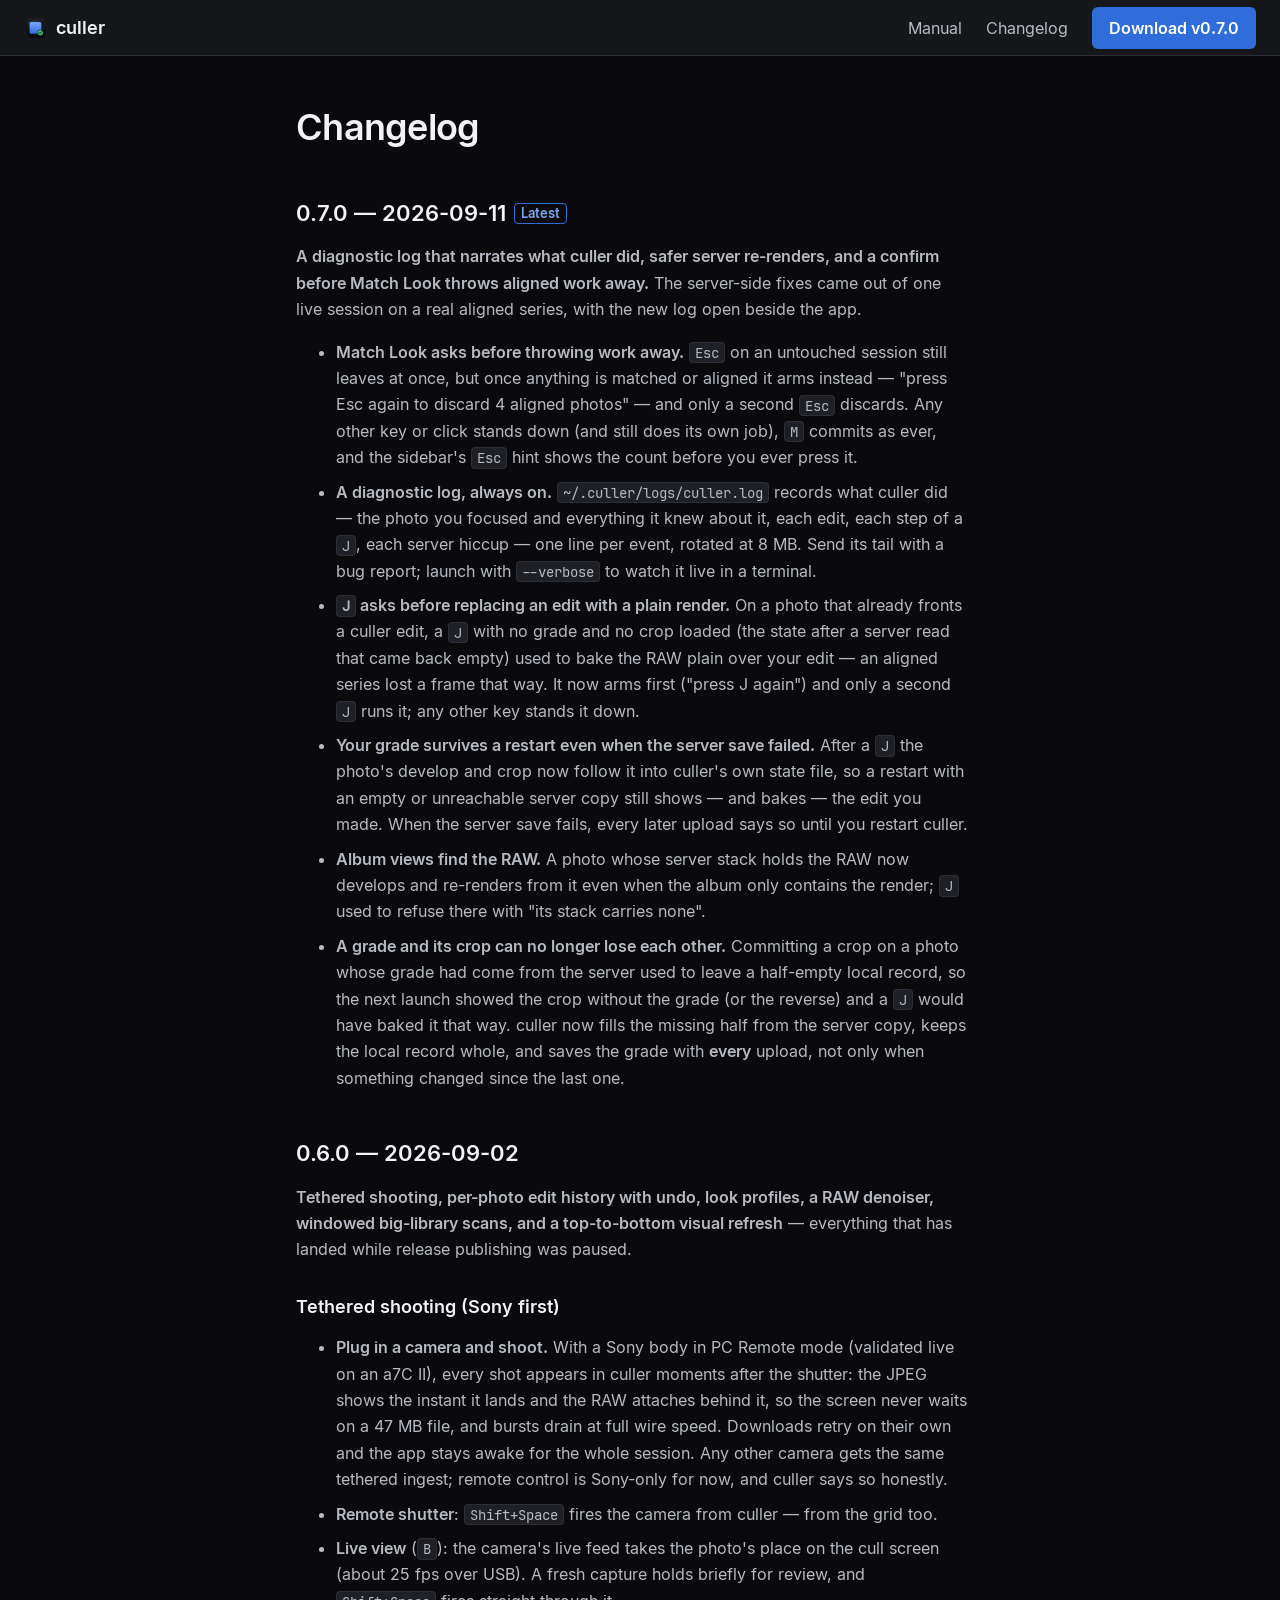
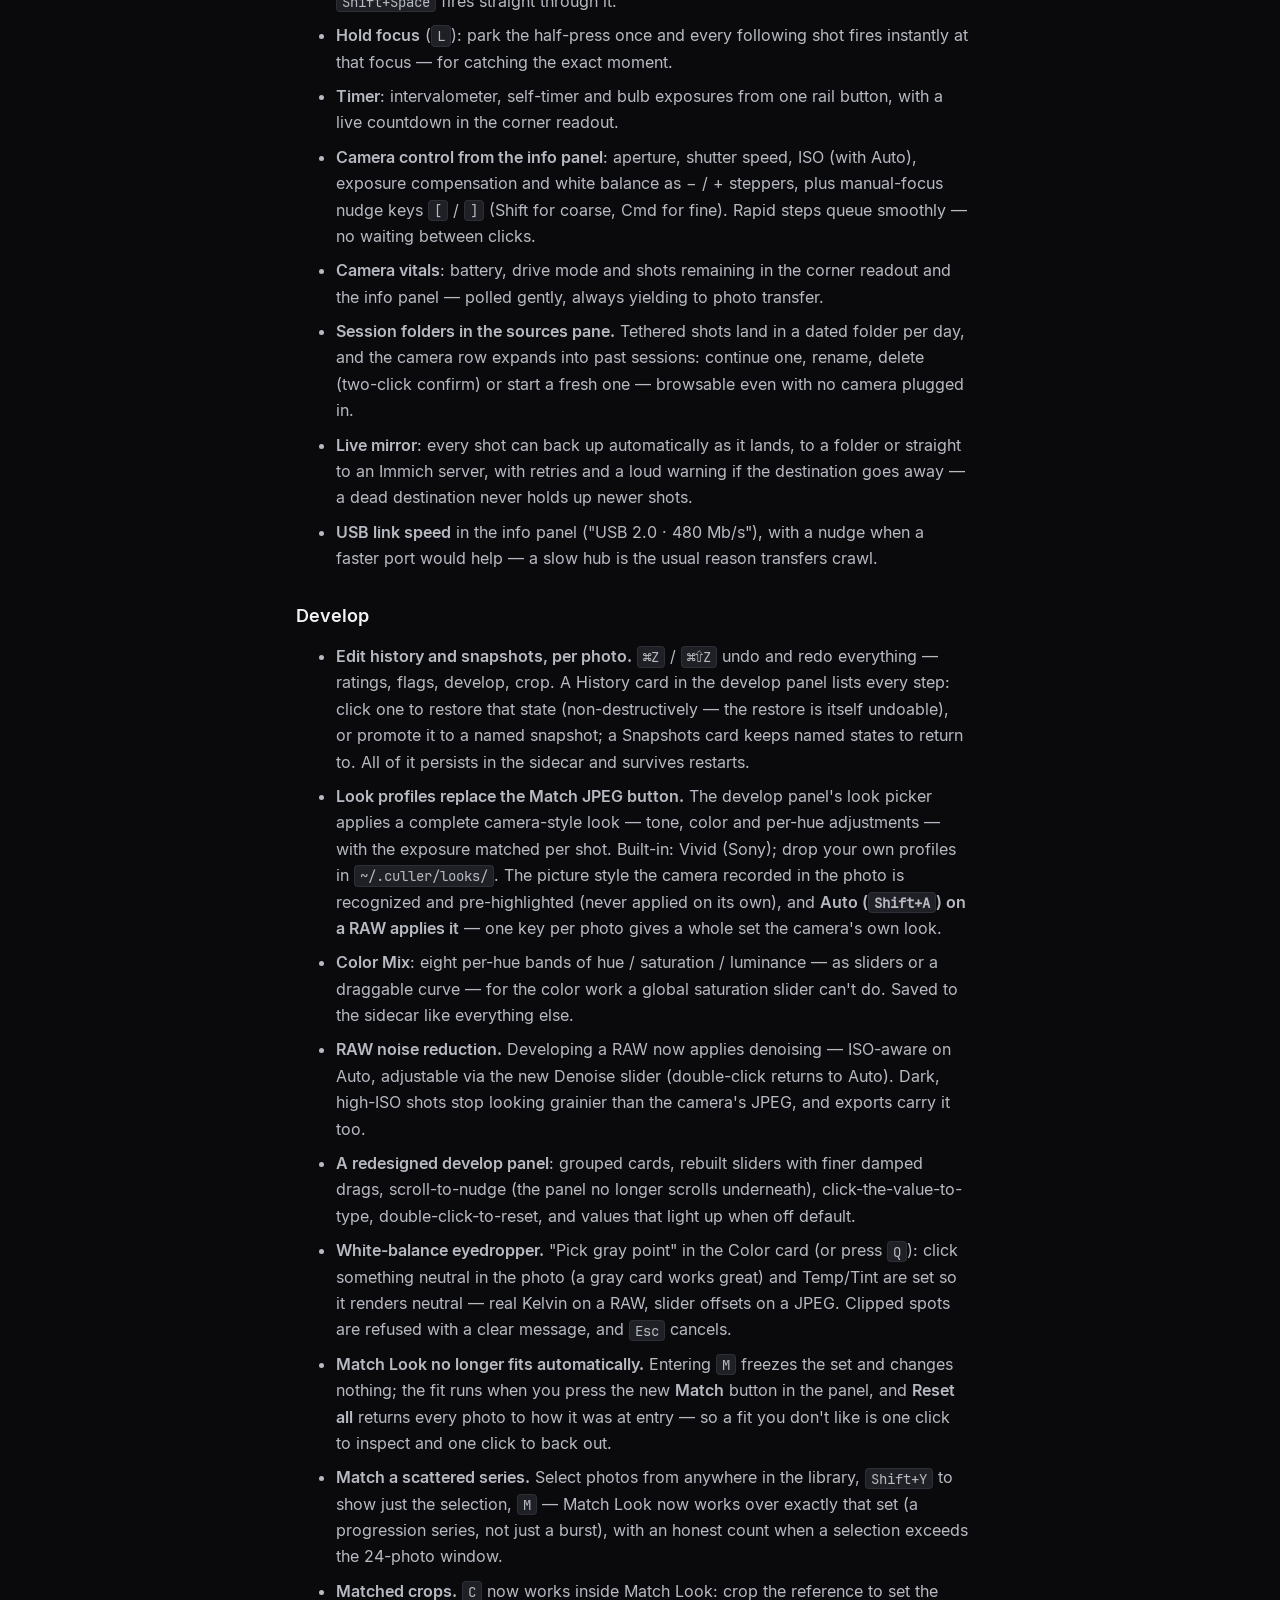
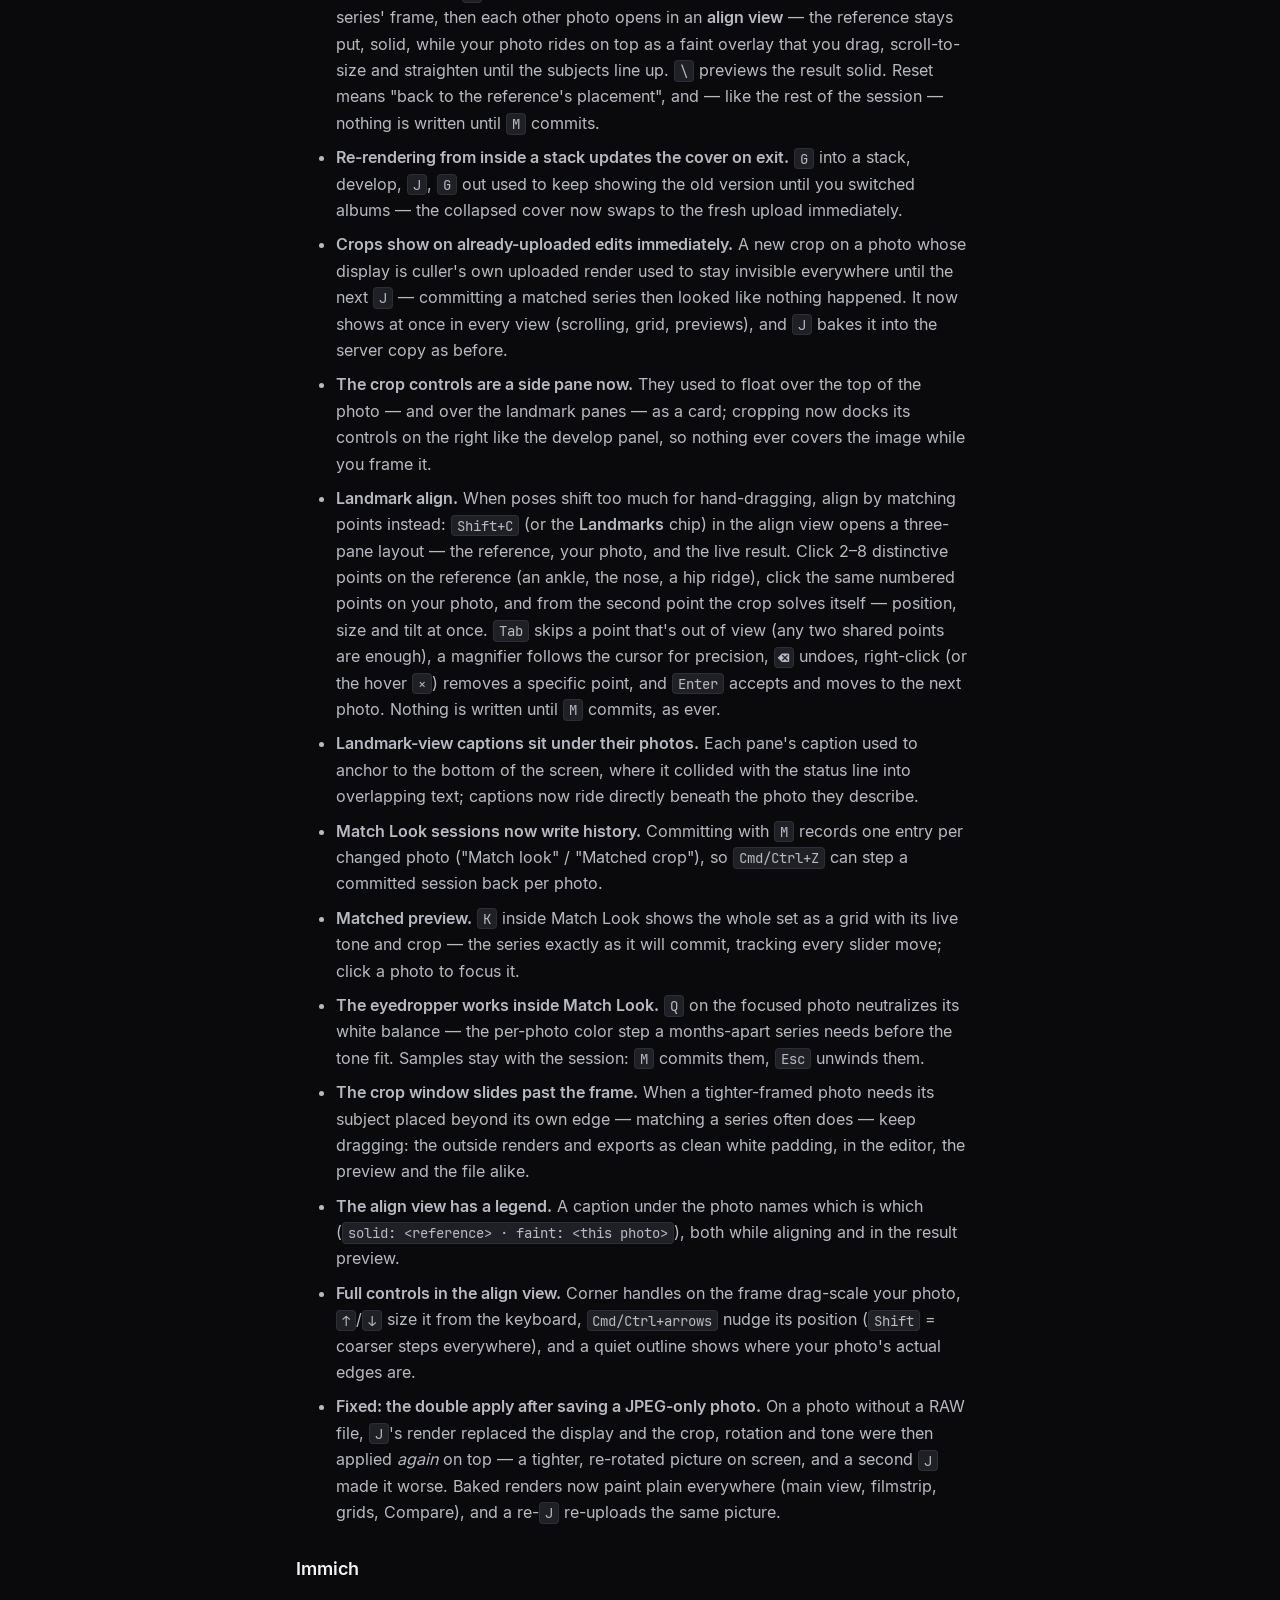
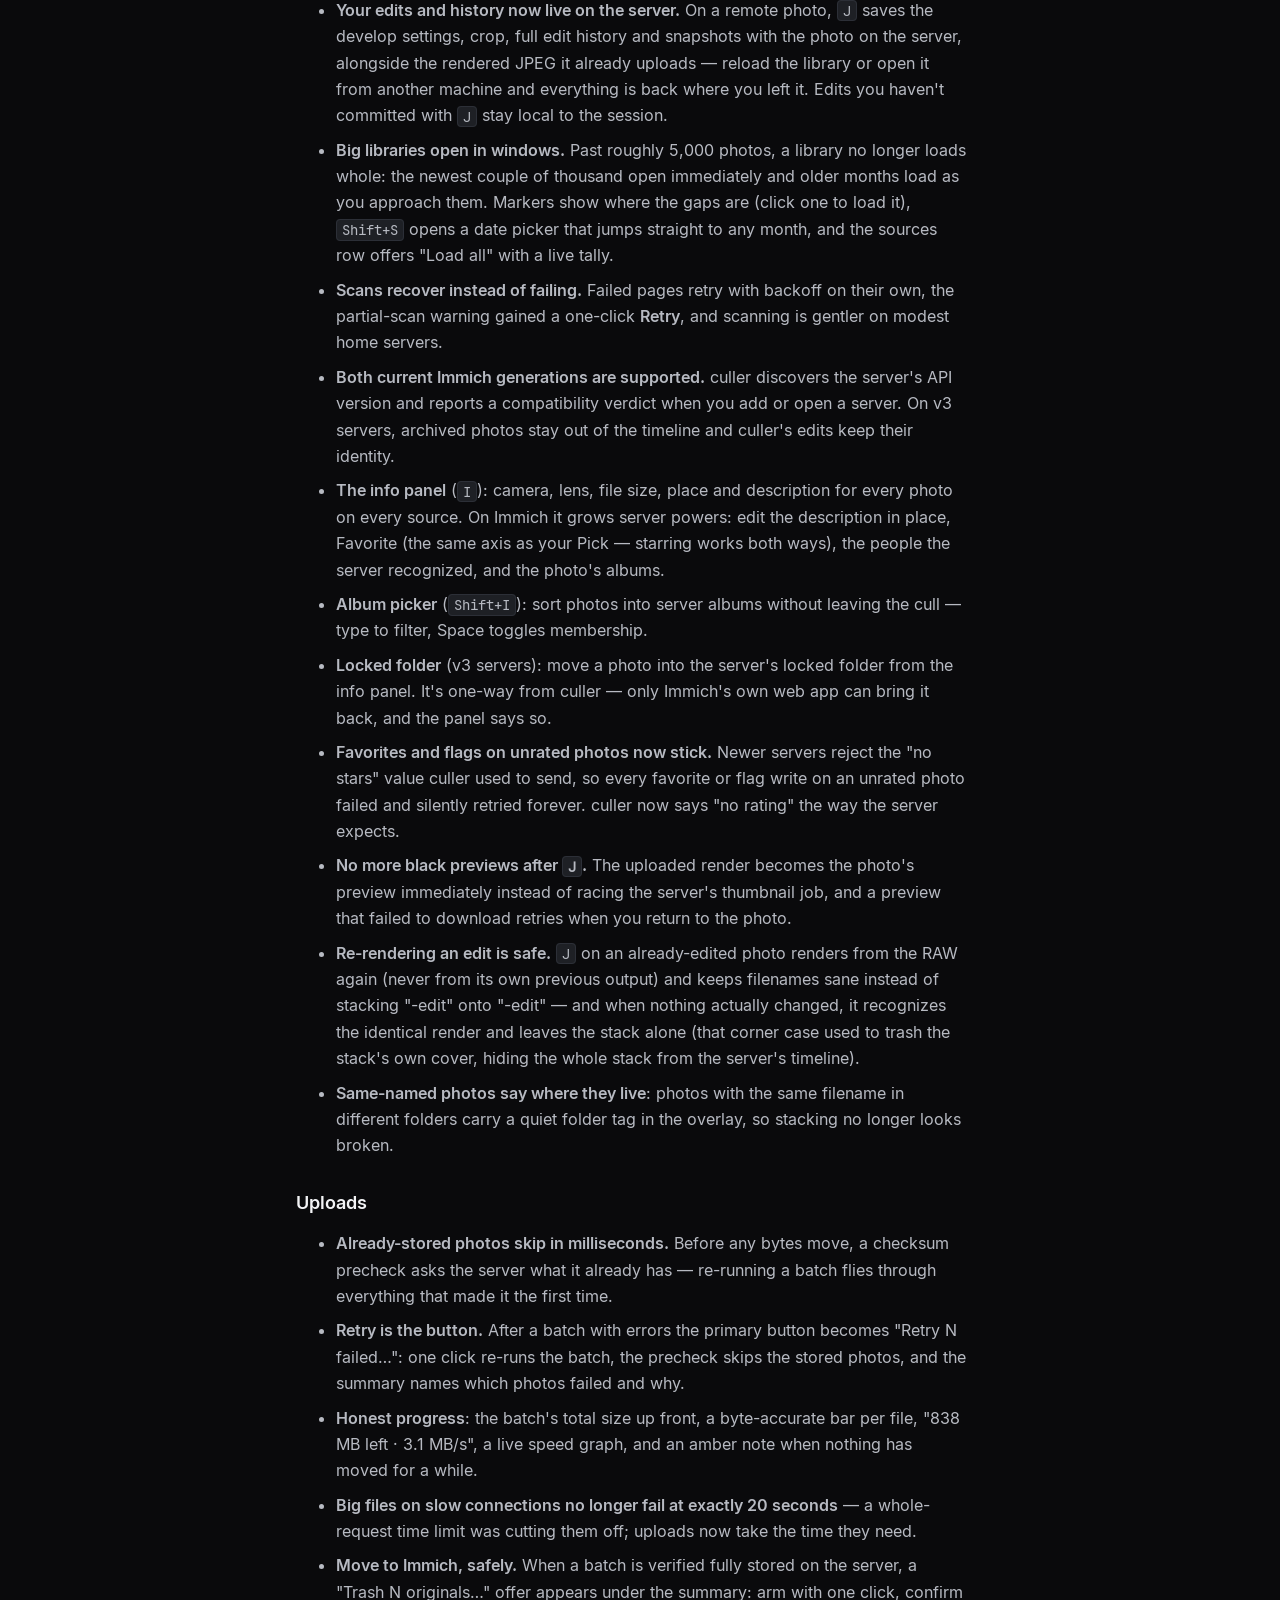
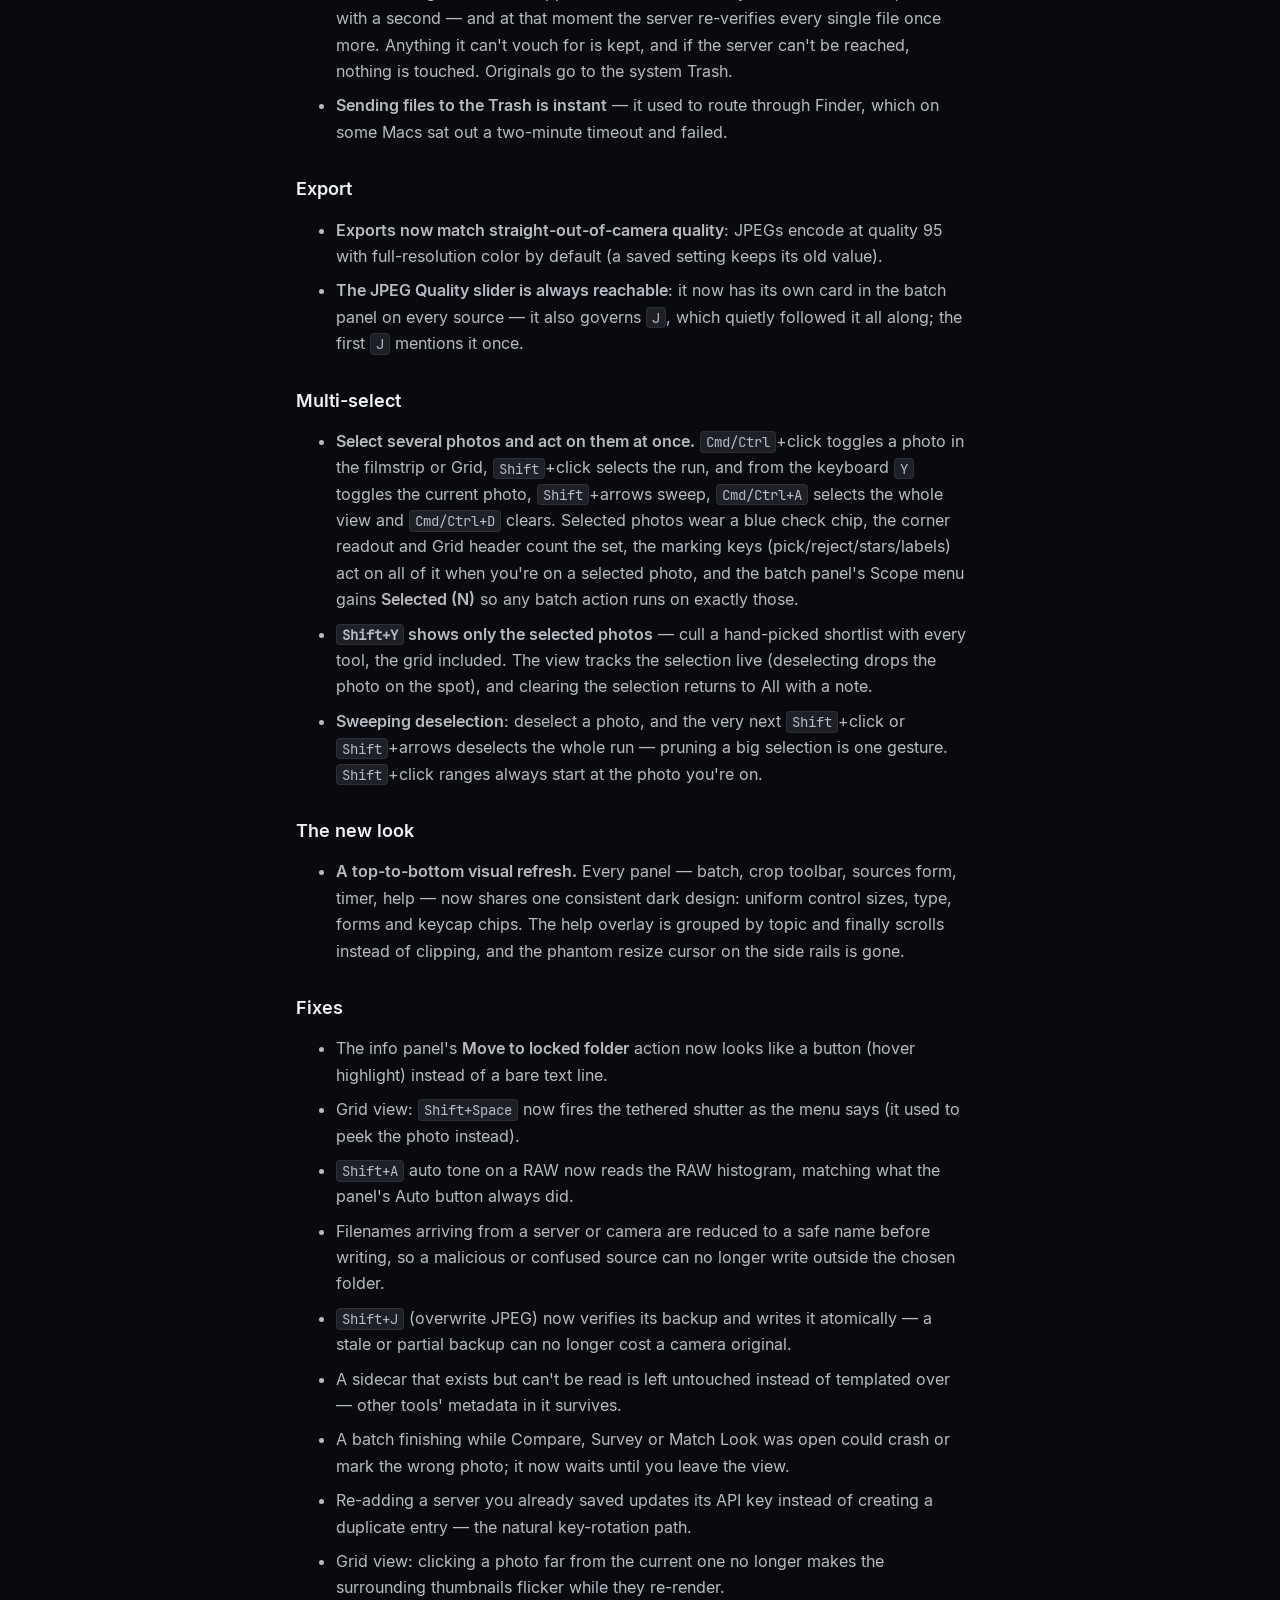
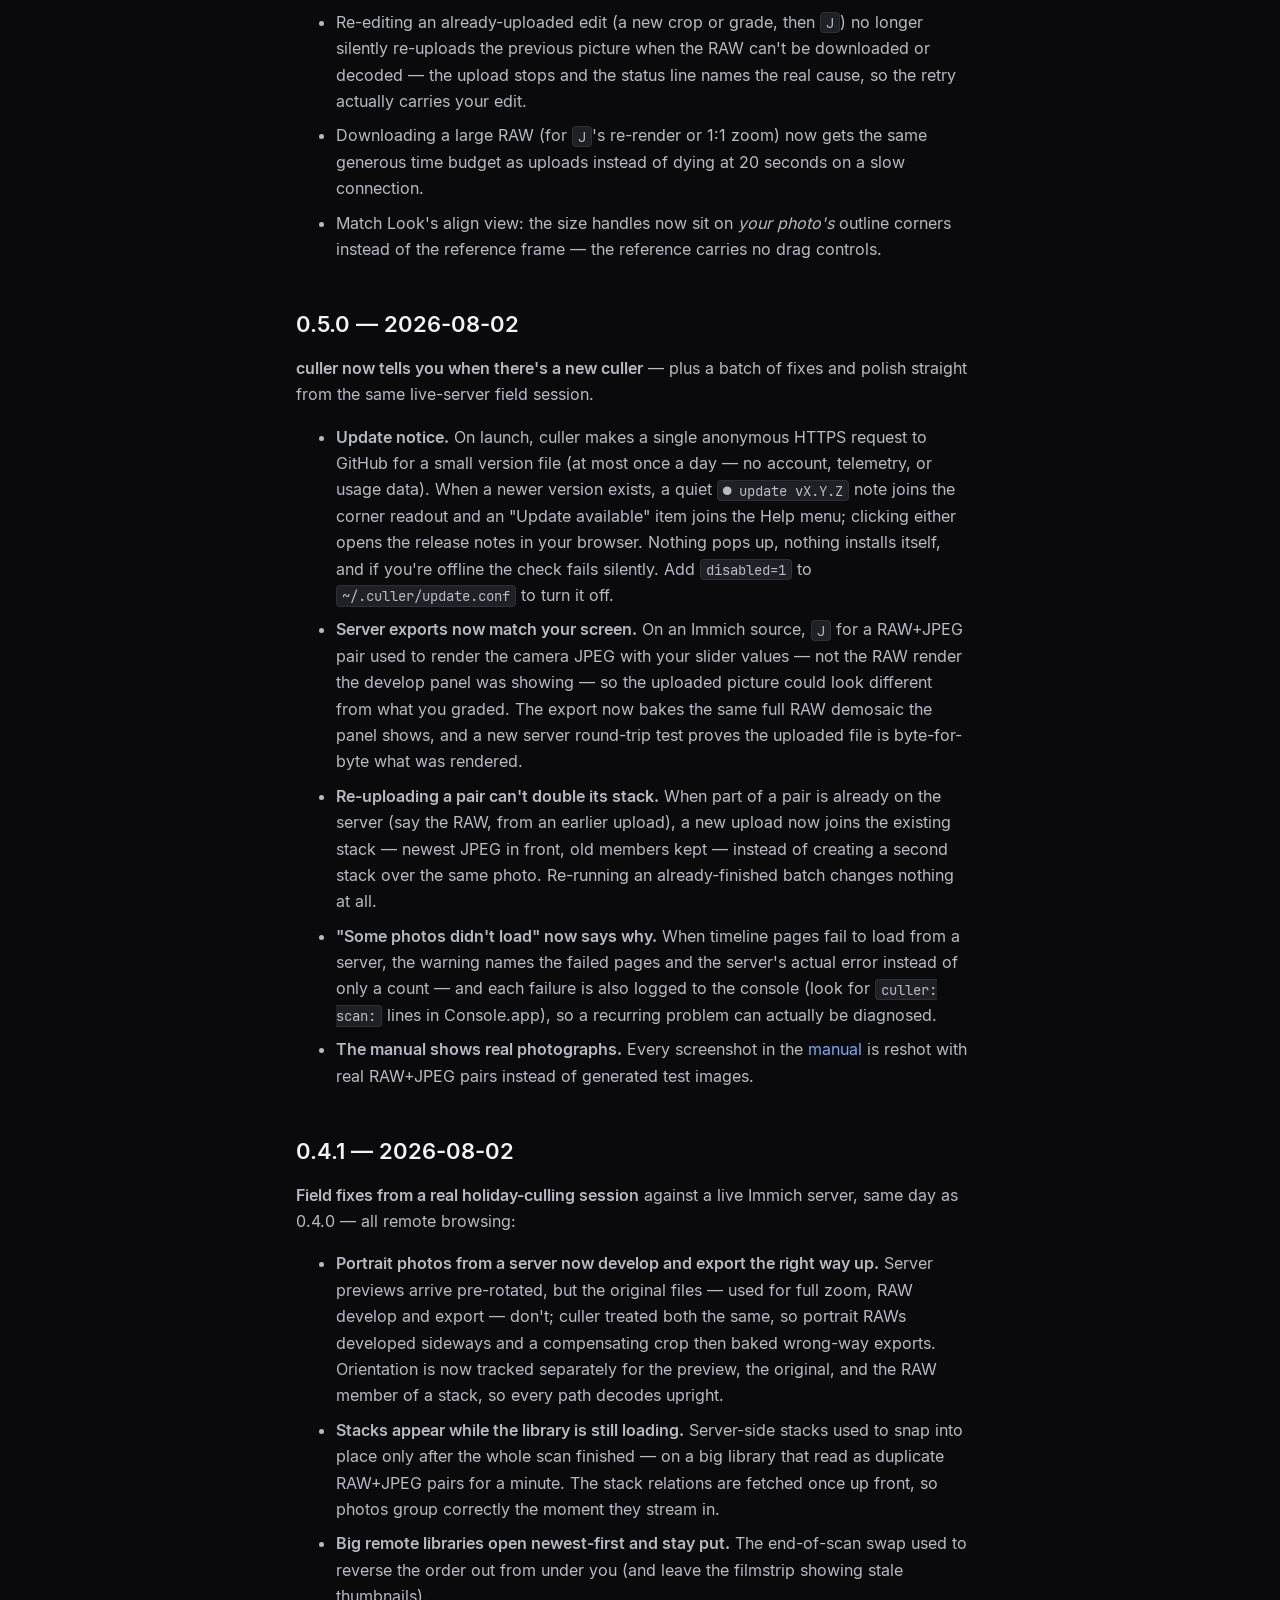
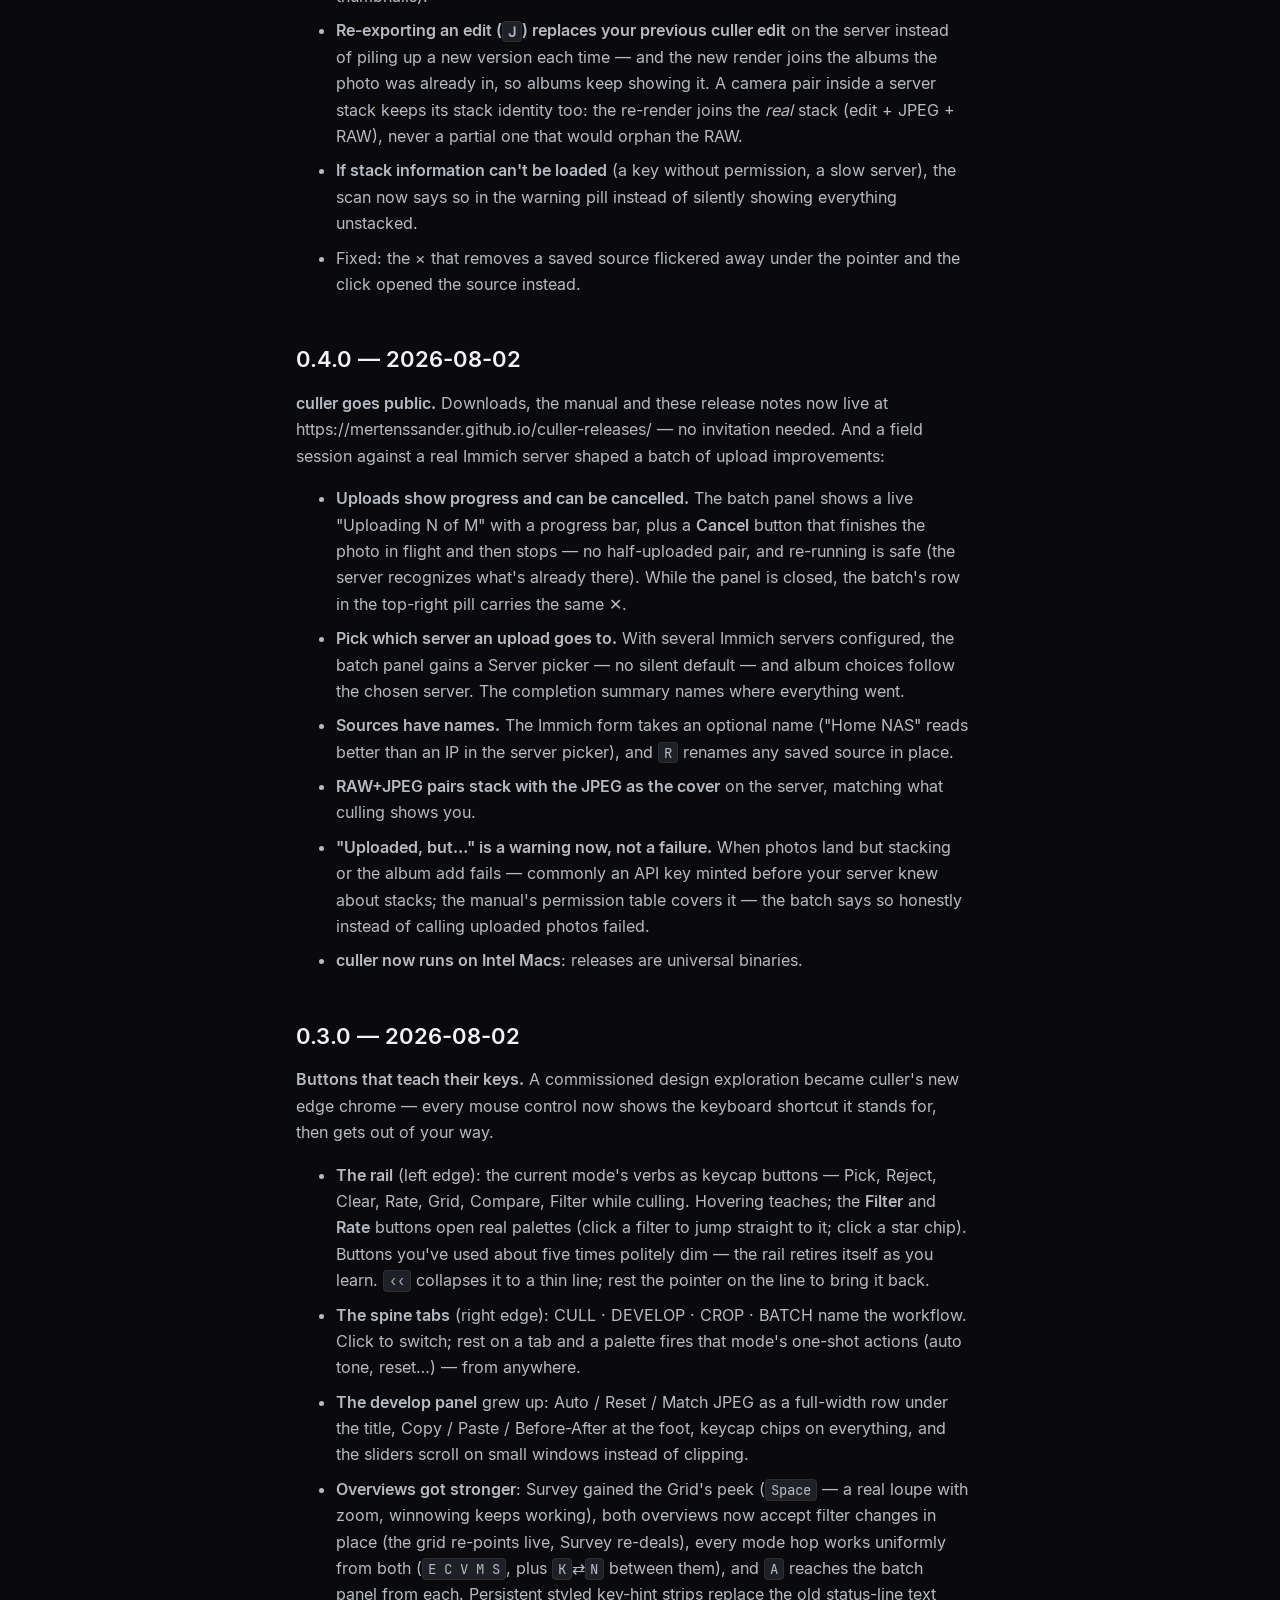
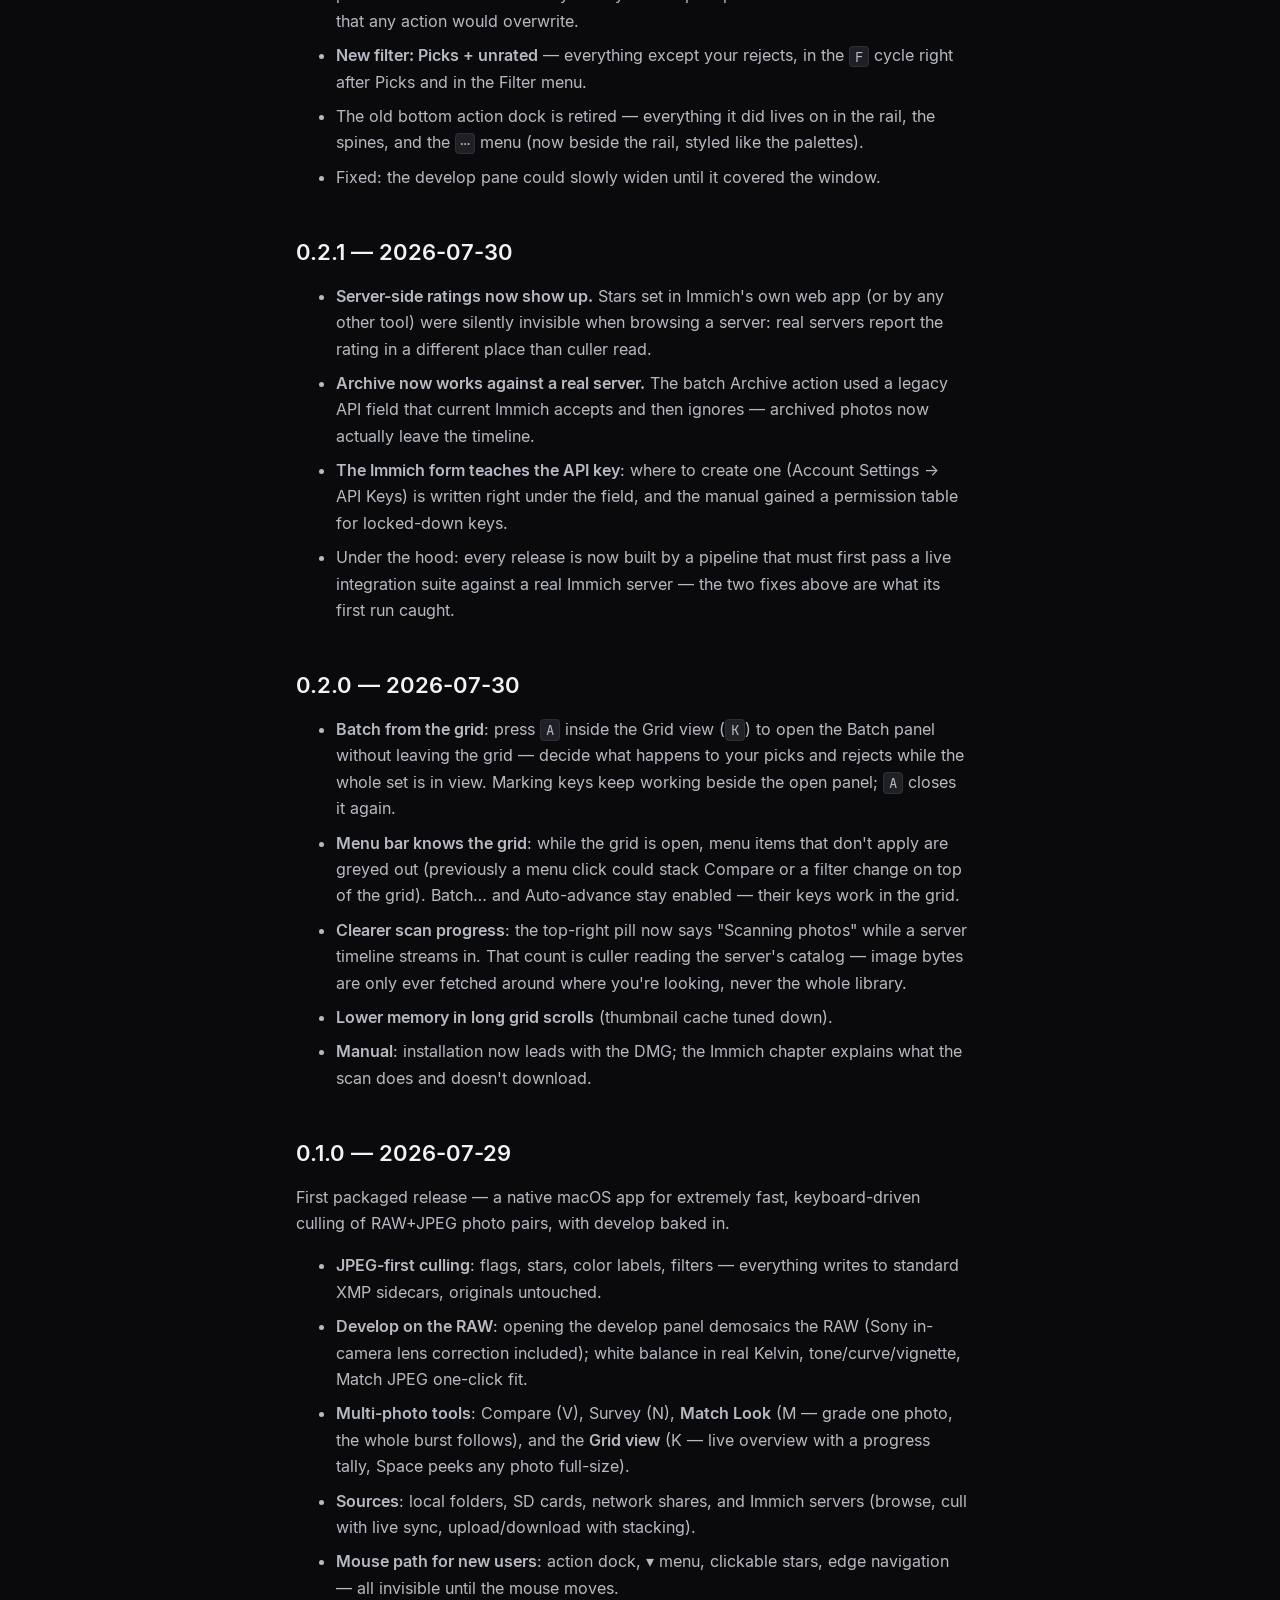
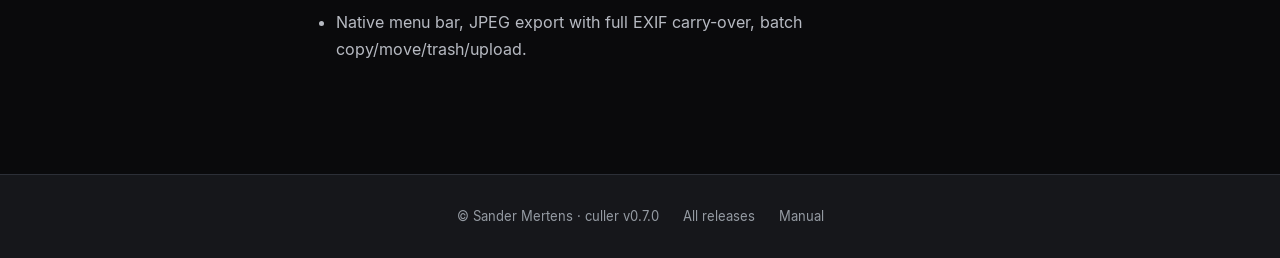
==== commit 8399f265: "site: v0.7.0" ====
--- a/changelog/index.html
+++ b/changelog/index.html
@@ -22,14 +22,14 @@
   <nav class="nav-links">
     <a href="https://mertenssander.github.io/culler-releases/manual/">Manual</a>
     <a href="https://mertenssander.github.io/culler-releases/changelog/">Changelog</a>
-    <a class="btn btn--accent" href="https://mertenssander.github.io/culler-releases/#download">Download v0.6.0</a>
+    <a class="btn btn--accent" href="https://mertenssander.github.io/culler-releases/#download">Download v0.7.0</a>
   </nav>
   <details class="nav-menu">
     <summary aria-label="Menu">Menu</summary>
     <div class="nav-menu-panel">
       <a href="https://mertenssander.github.io/culler-releases/manual/">Manual</a>
       <a href="https://mertenssander.github.io/culler-releases/changelog/">Changelog</a>
-      <a href="https://mertenssander.github.io/culler-releases/#download">Download v0.6.0</a>
+      <a href="https://mertenssander.github.io/culler-releases/#download">Download v0.7.0</a>
     </div>
   </details>
 </header>
@@ -38,7 +38,47 @@
 <div class="docs docs--index">
   <article class="prose changelog">
     <h1>Changelog</h1>
-    <h2 id="0-6-0-2026-09-02">0.6.0 — 2026-09-02</h2>
+    <h2 id="0-7-0-2026-09-11">0.7.0 — 2026-09-11</h2>
+<p><strong>A diagnostic log that narrates what culler did, safer server
+re-renders, and a confirm before Match Look throws aligned work away.</strong>
+The server-side fixes came out of one live session on a real aligned
+series, with the new log open beside the app.</p>
+<ul>
+<li><strong>Match Look asks before throwing work away.</strong> <code>Esc</code> on an untouched
+session still leaves at once, but once anything is matched or aligned
+it arms instead — "press Esc again to discard 4 aligned photos" — and
+only a second <code>Esc</code> discards. Any other key or click stands down (and
+still does its own job), <code>M</code> commits as ever, and the sidebar's <code>Esc</code>
+hint shows the count before you ever press it.</li>
+<li><strong>A diagnostic log, always on.</strong> <code>~/.culler/logs/culler.log</code> records
+what culler did — the photo you focused and everything it knew about
+it, each edit, each step of a <code>J</code>, each server hiccup — one line per
+event, rotated at 8 MB. Send its tail with a bug report; launch with
+<code>--verbose</code> to watch it live in a terminal.</li>
+<li><strong><code>J</code> asks before replacing an edit with a plain render.</strong> On a photo
+that already fronts a culler edit, a <code>J</code> with no grade and no crop
+loaded (the state after a server read that came back empty) used to
+bake the RAW plain over your edit — an aligned series lost a frame
+that way. It now arms first ("press J again") and only a second <code>J</code>
+runs it; any other key stands it down.</li>
+<li><strong>Your grade survives a restart even when the server save failed.</strong>
+After a <code>J</code> the photo's develop and crop now follow it into culler's
+own state file, so a restart with an empty or unreachable server
+copy still shows — and bakes — the edit you made. When the server
+save fails, every later upload says so until you restart culler.</li>
+<li><strong>Album views find the RAW.</strong> A photo whose server stack holds the
+RAW now develops and re-renders from it even when the album only
+contains the render; <code>J</code> used to refuse there with "its stack carries
+none".</li>
+<li><strong>A grade and its crop can no longer lose each other.</strong> Committing a
+crop on a photo whose grade had come from the server used to leave a
+half-empty local record, so the next launch showed the crop without
+the grade (or the reverse) and a <code>J</code> would have baked it that way.
+culler now fills the missing half from the server copy, keeps the
+local record whole, and saves the grade with <strong>every</strong> upload, not
+only when something changed since the last one.</li>
+</ul>
+<h2 id="0-6-0-2026-09-02">0.6.0 — 2026-09-02</h2>
 <p><strong>Tethered shooting, per-photo edit history with undo, look profiles,
 a RAW denoiser, windowed big-library scans, and a top-to-bottom visual
 refresh</strong> — everything that has landed while release publishing was
@@ -523,7 +563,7 @@
 
 </main>
 <footer class="footer">
-  <span>© Sander Mertens · culler v0.6.0</span>
+  <span>© Sander Mertens · culler v0.7.0</span>
   <a href="https://github.com/mertenssander/culler-releases/releases">All releases</a>
   <a href="https://mertenssander.github.io/culler-releases/manual/">Manual</a>
 </footer>
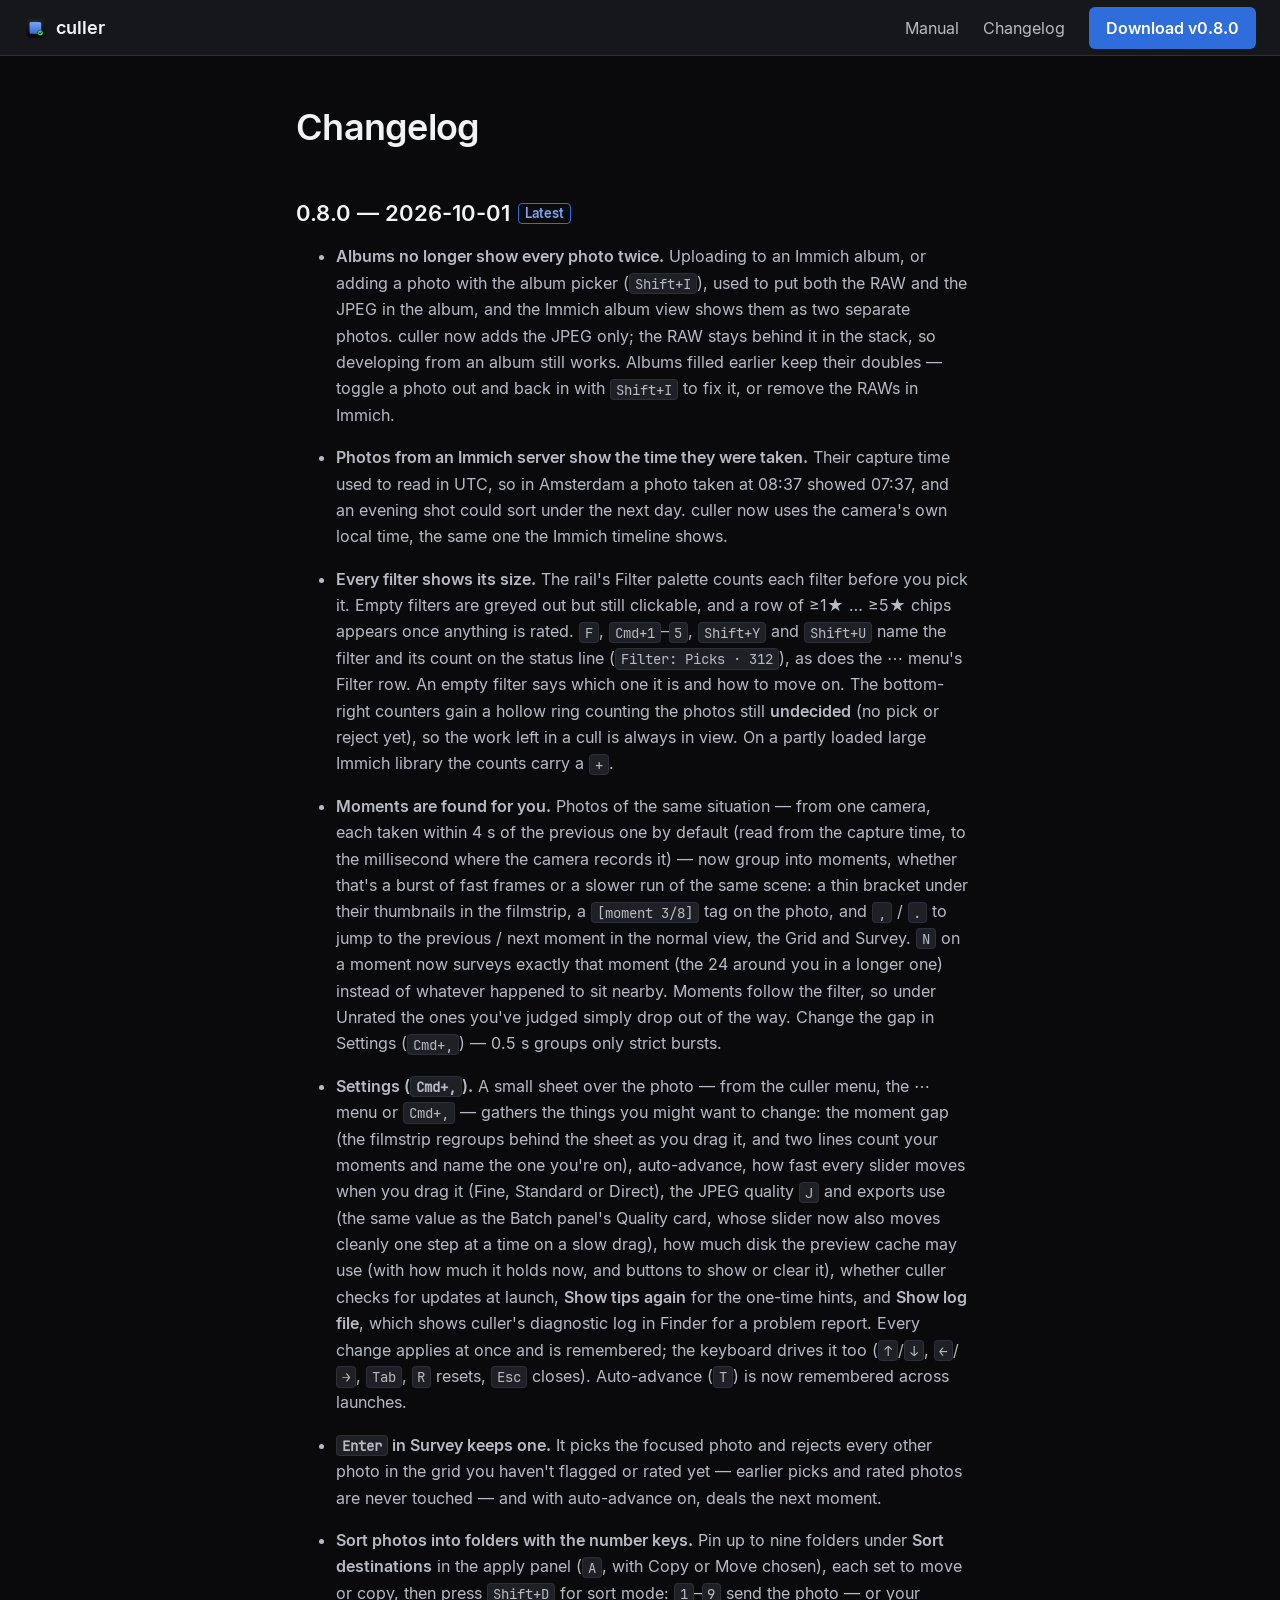
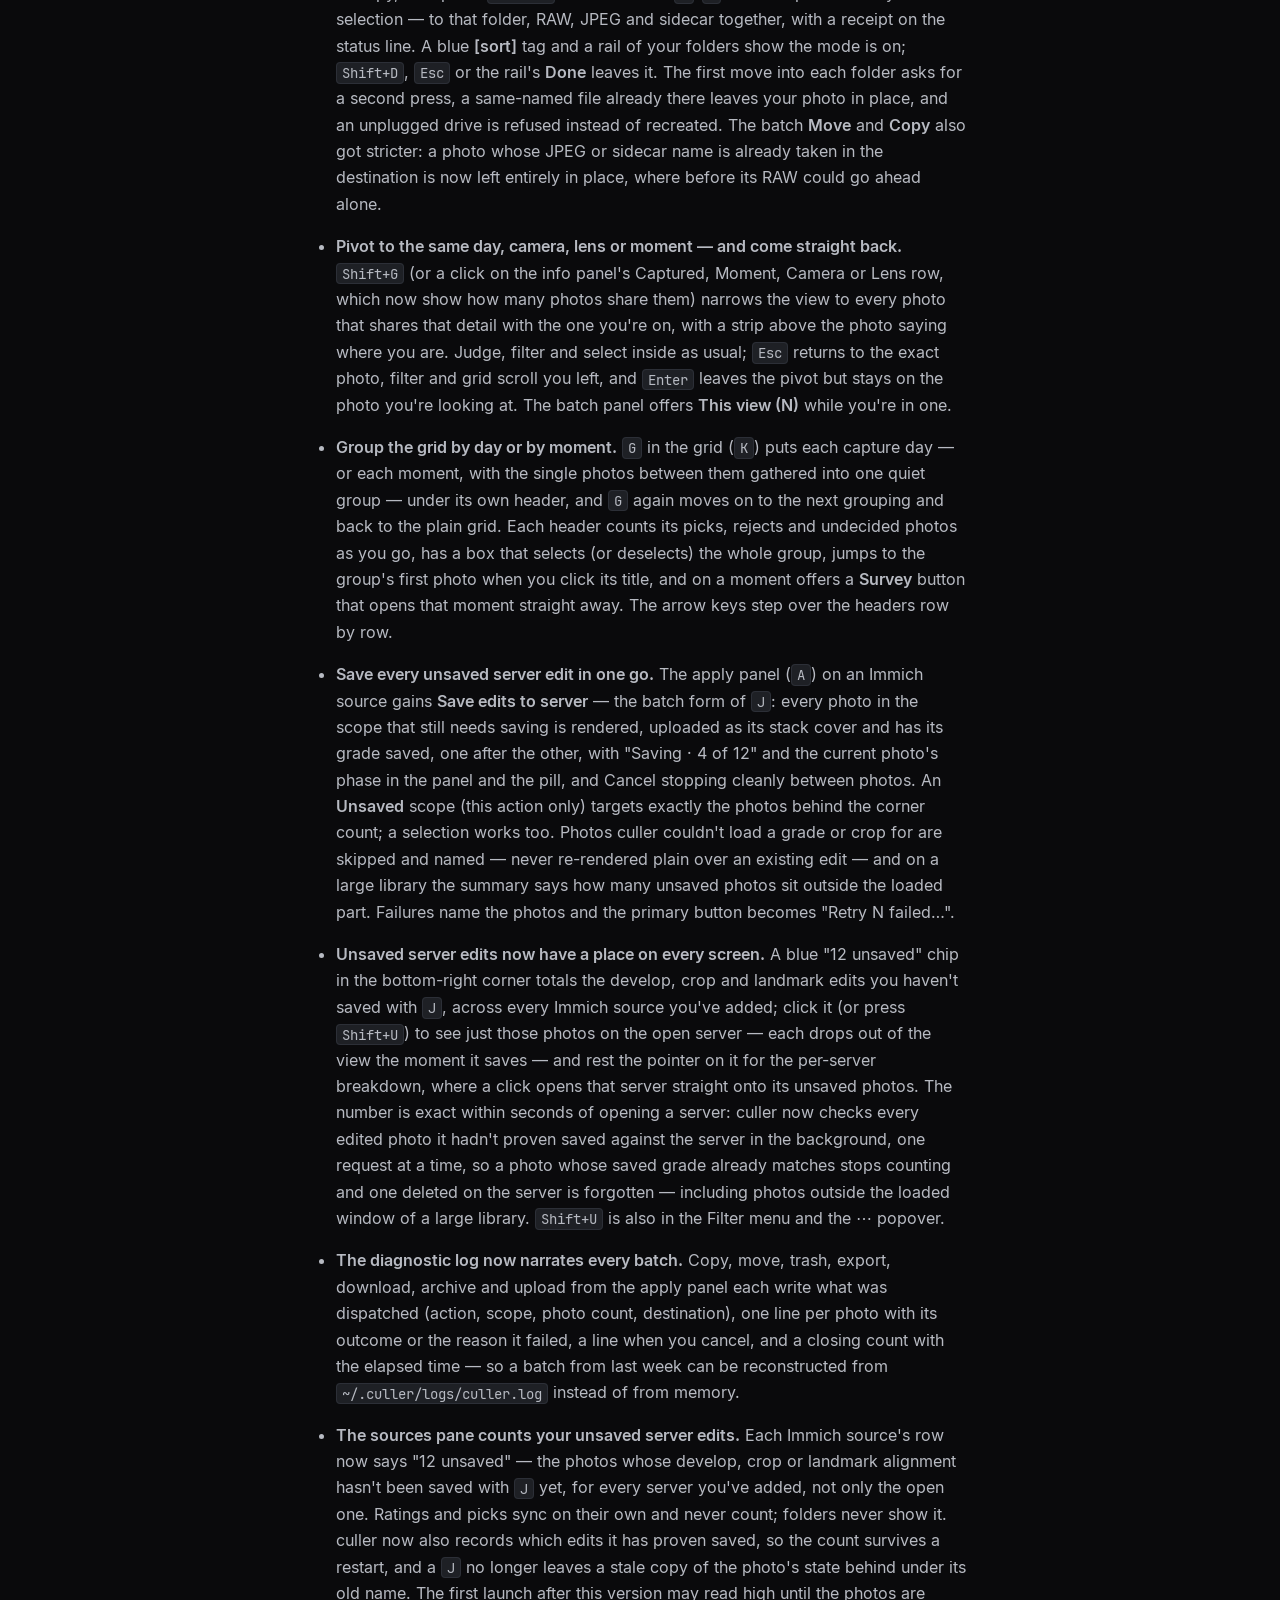
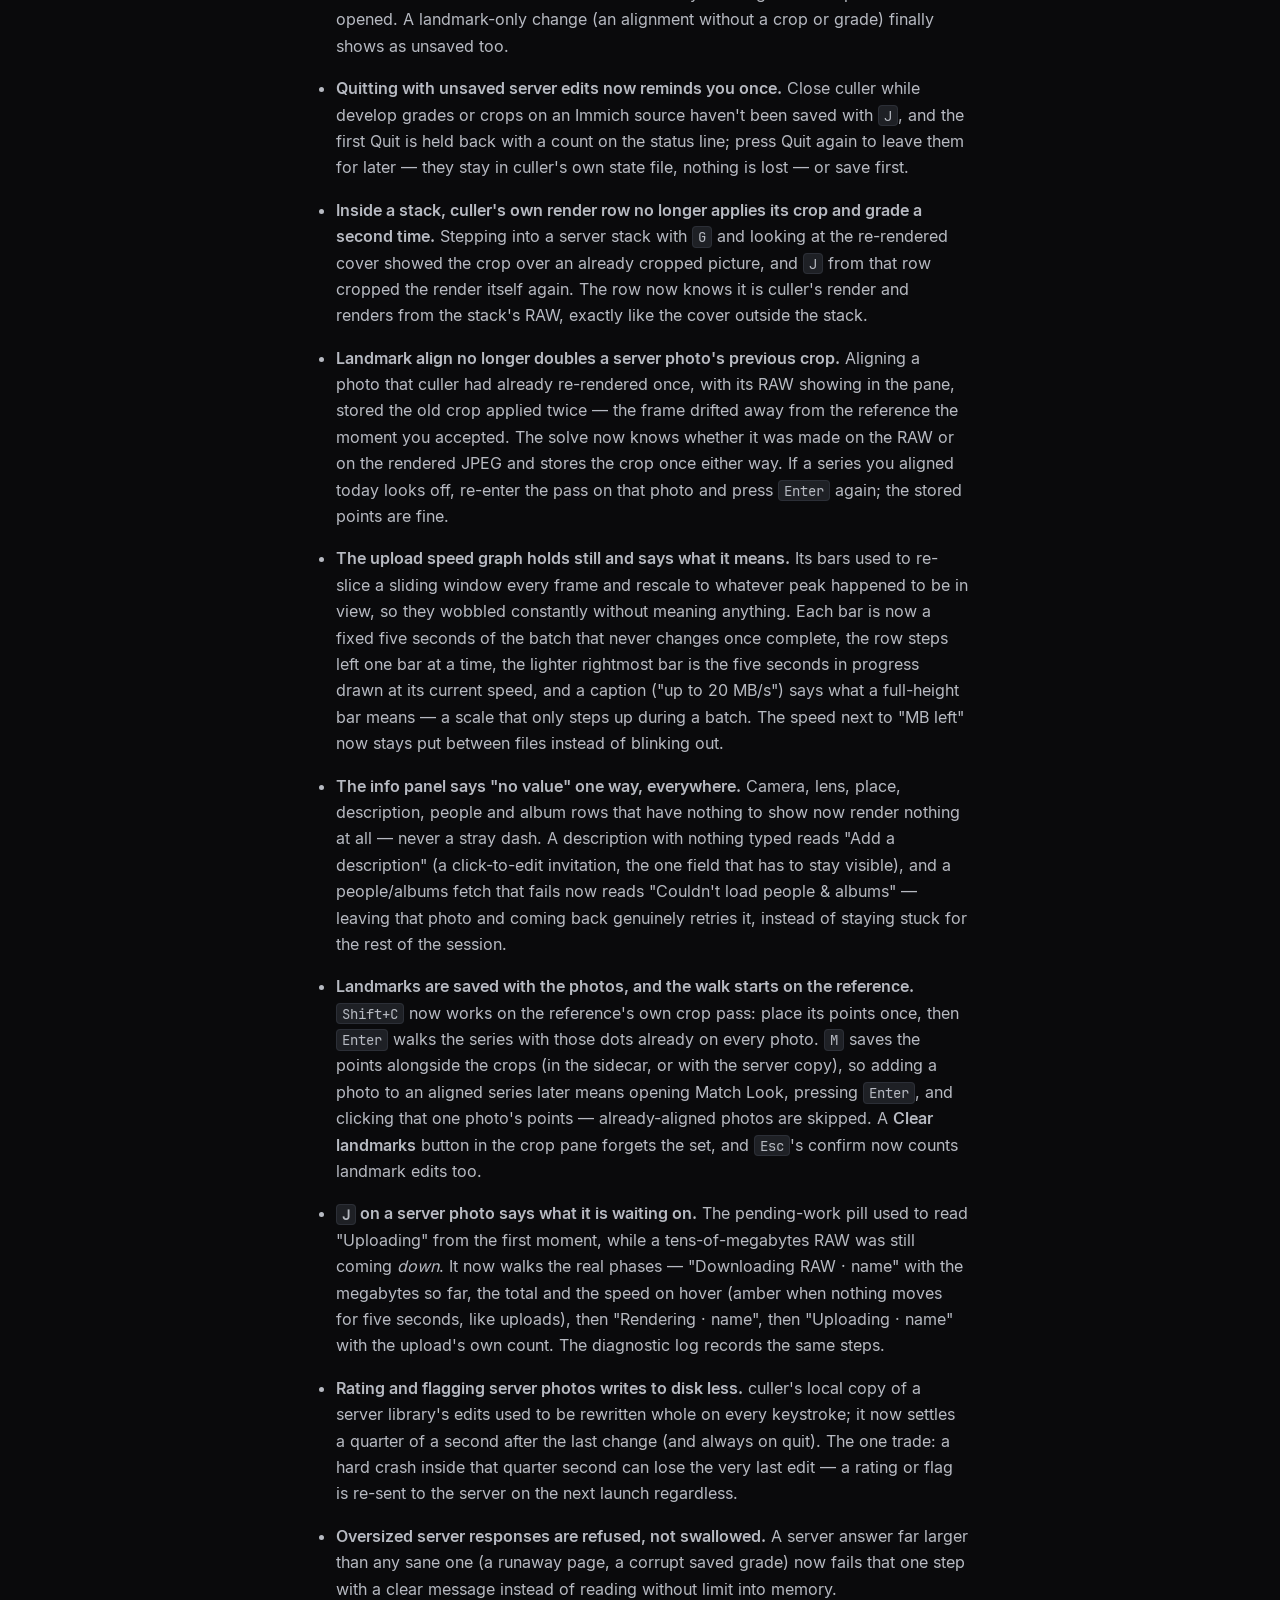
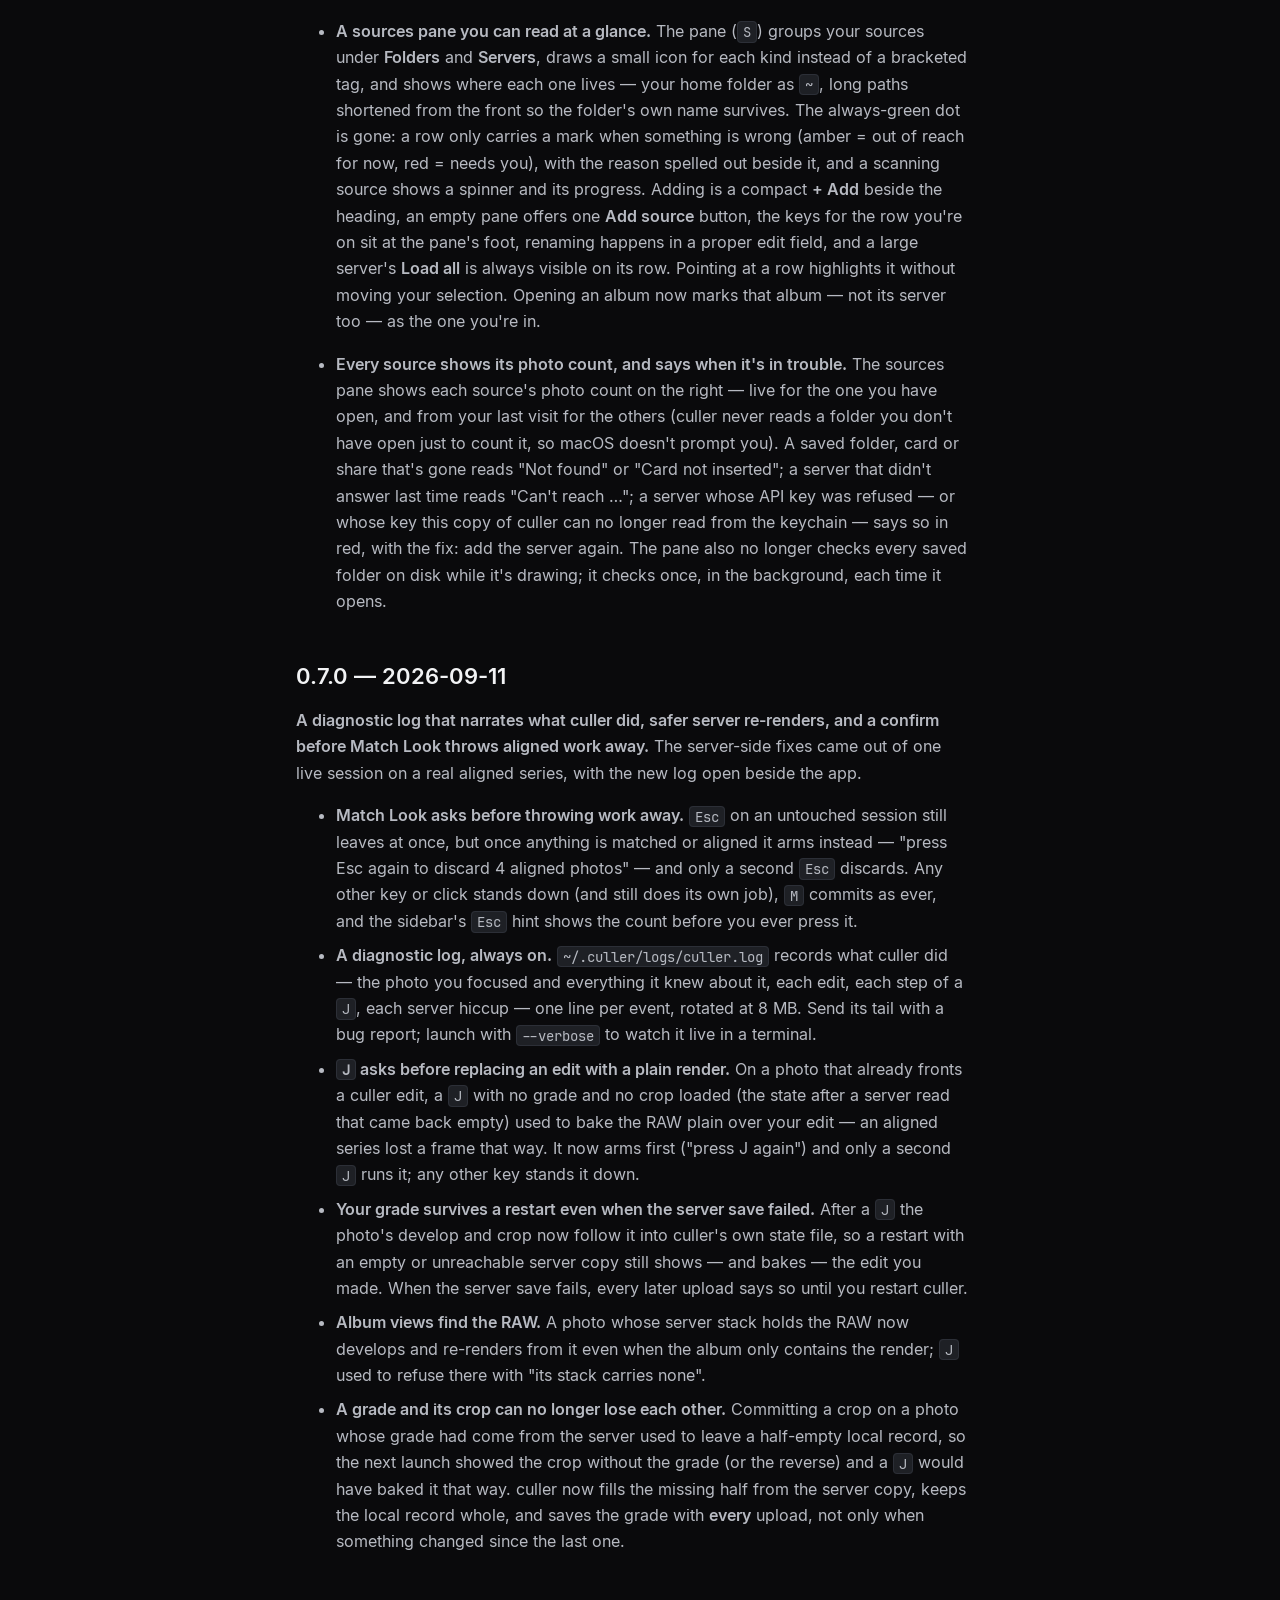
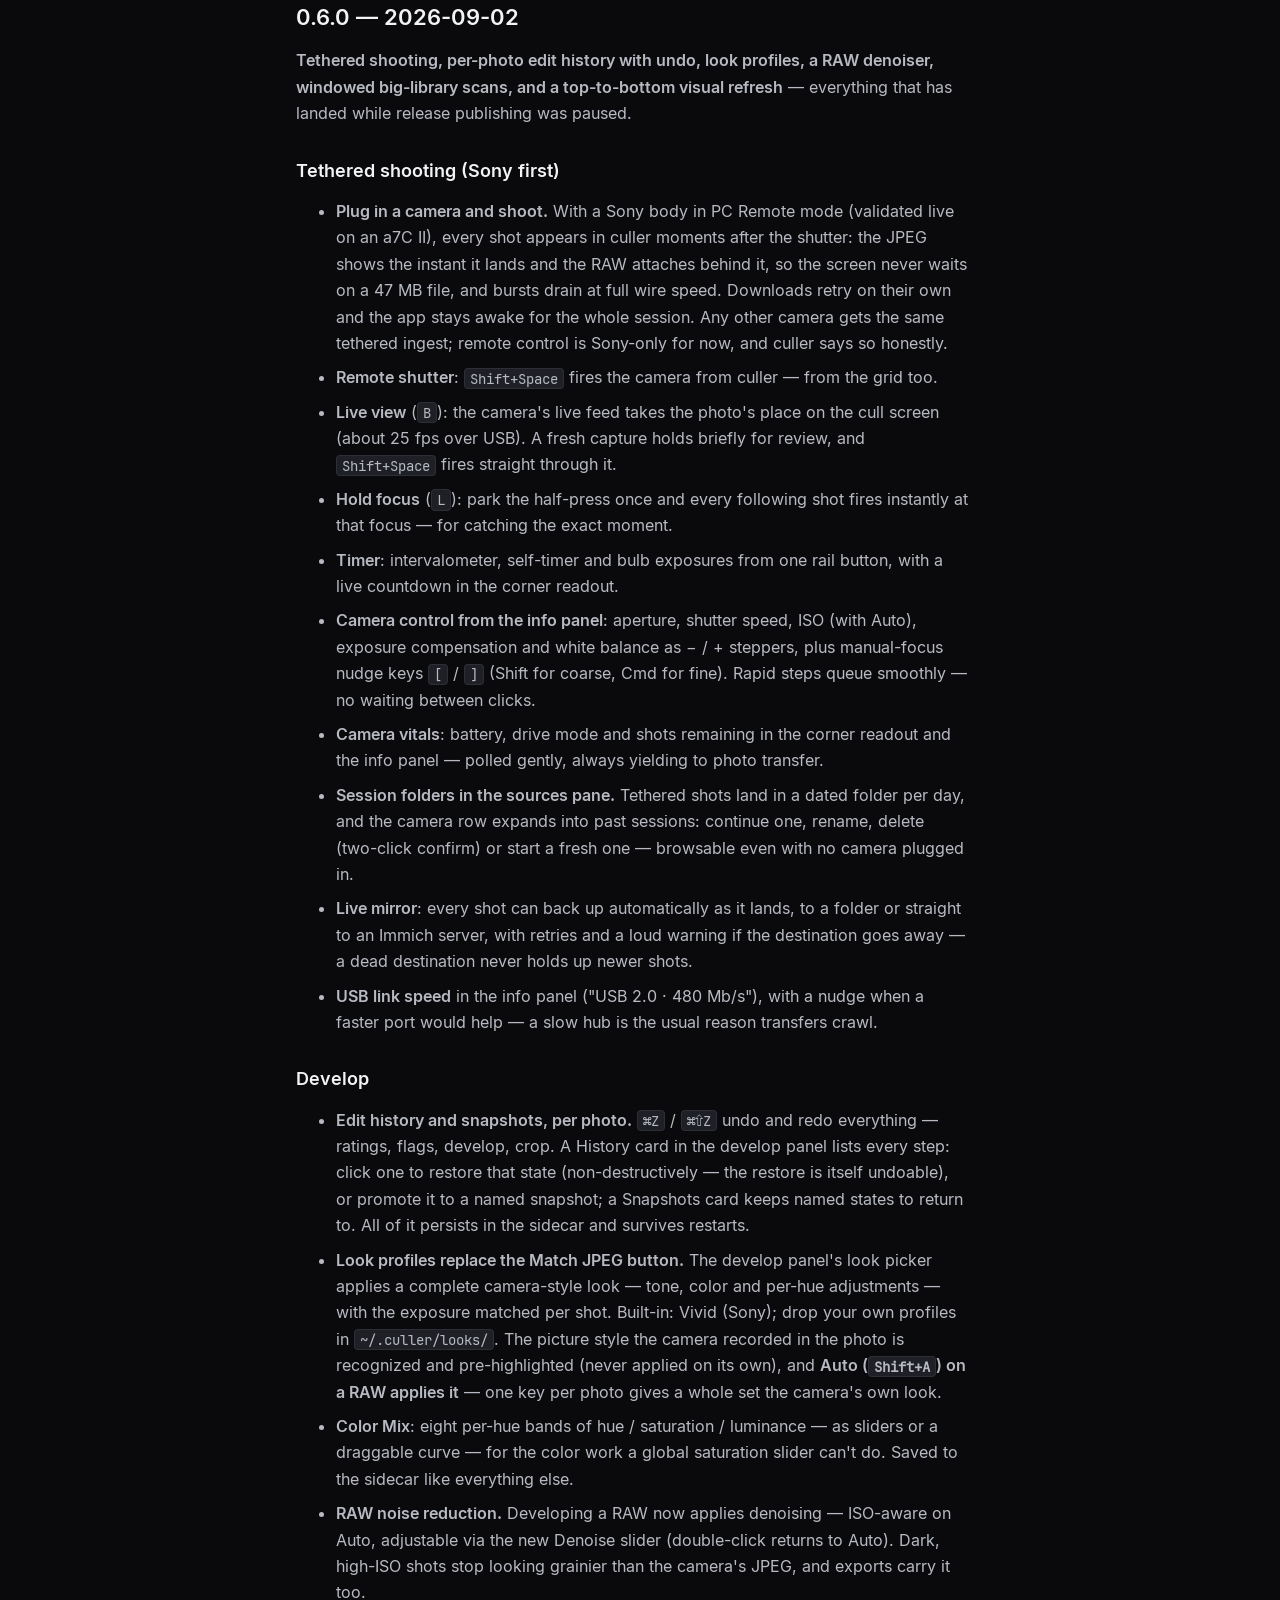
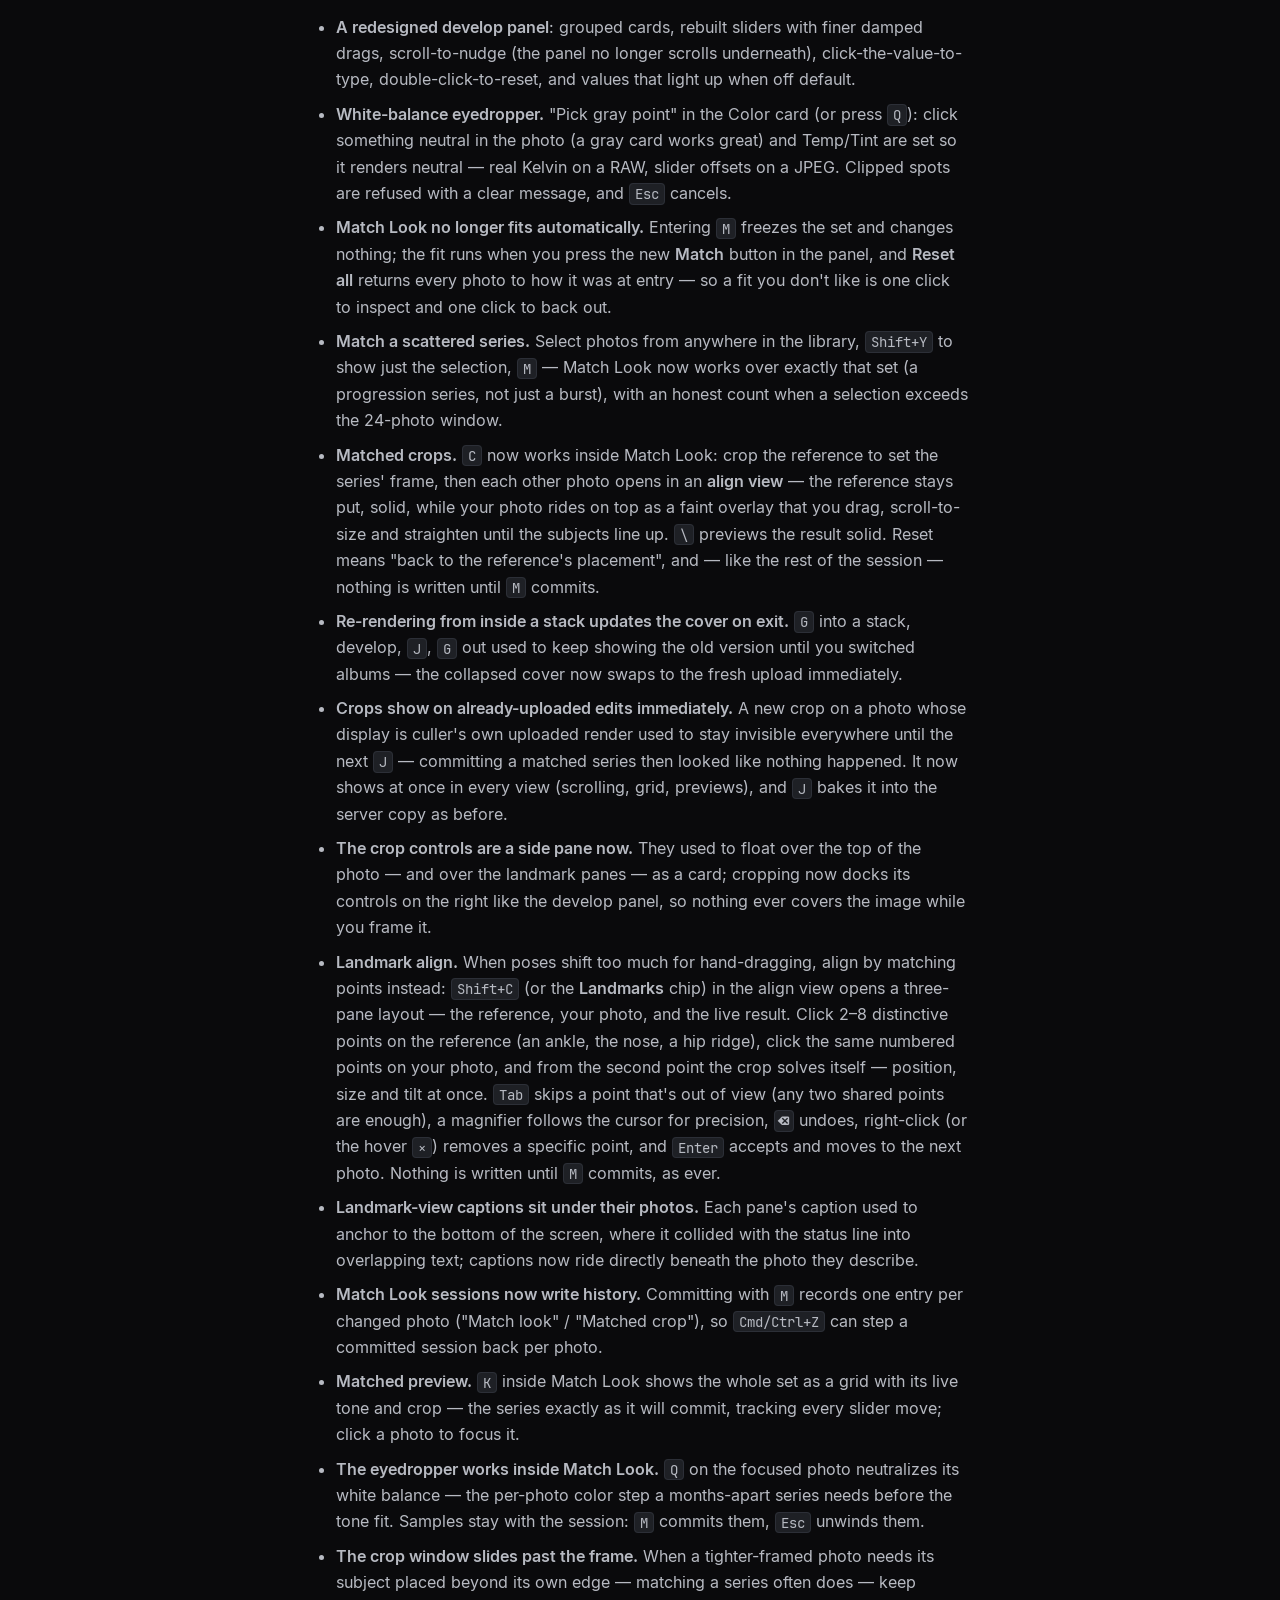
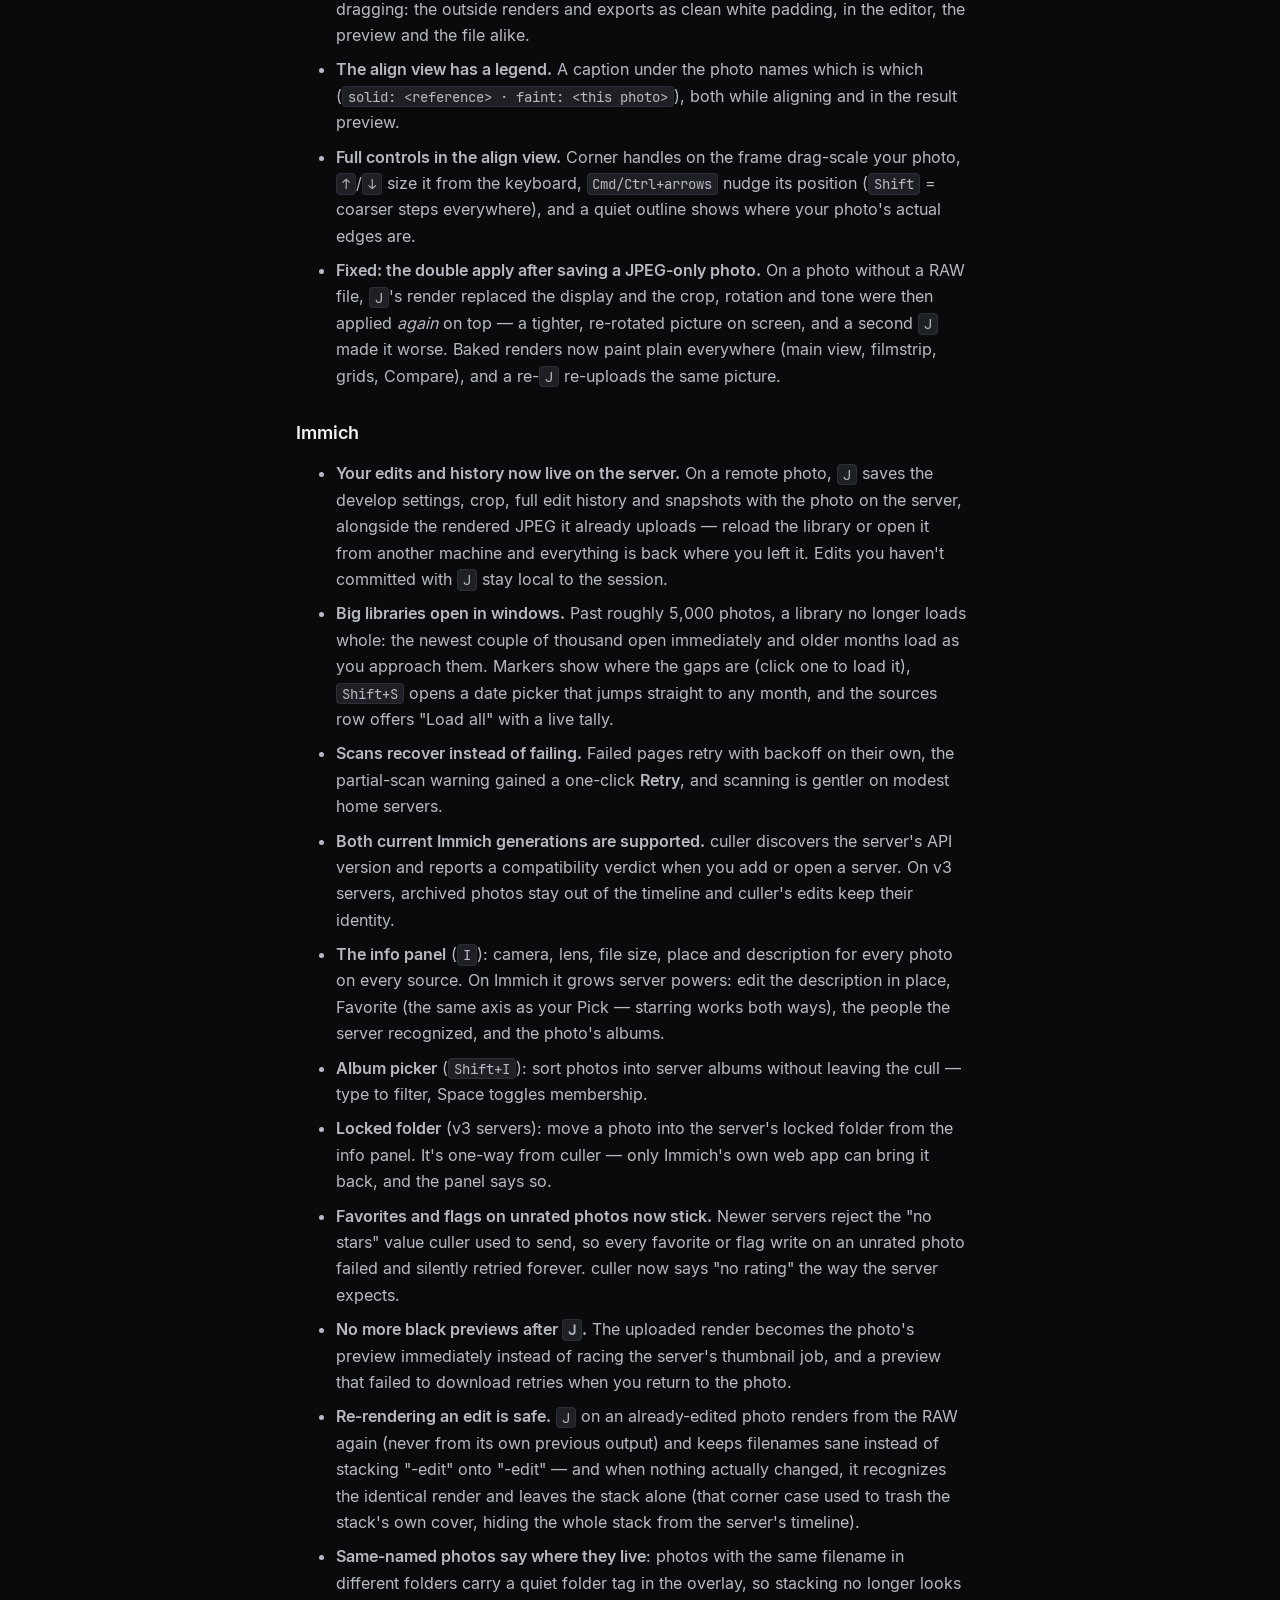
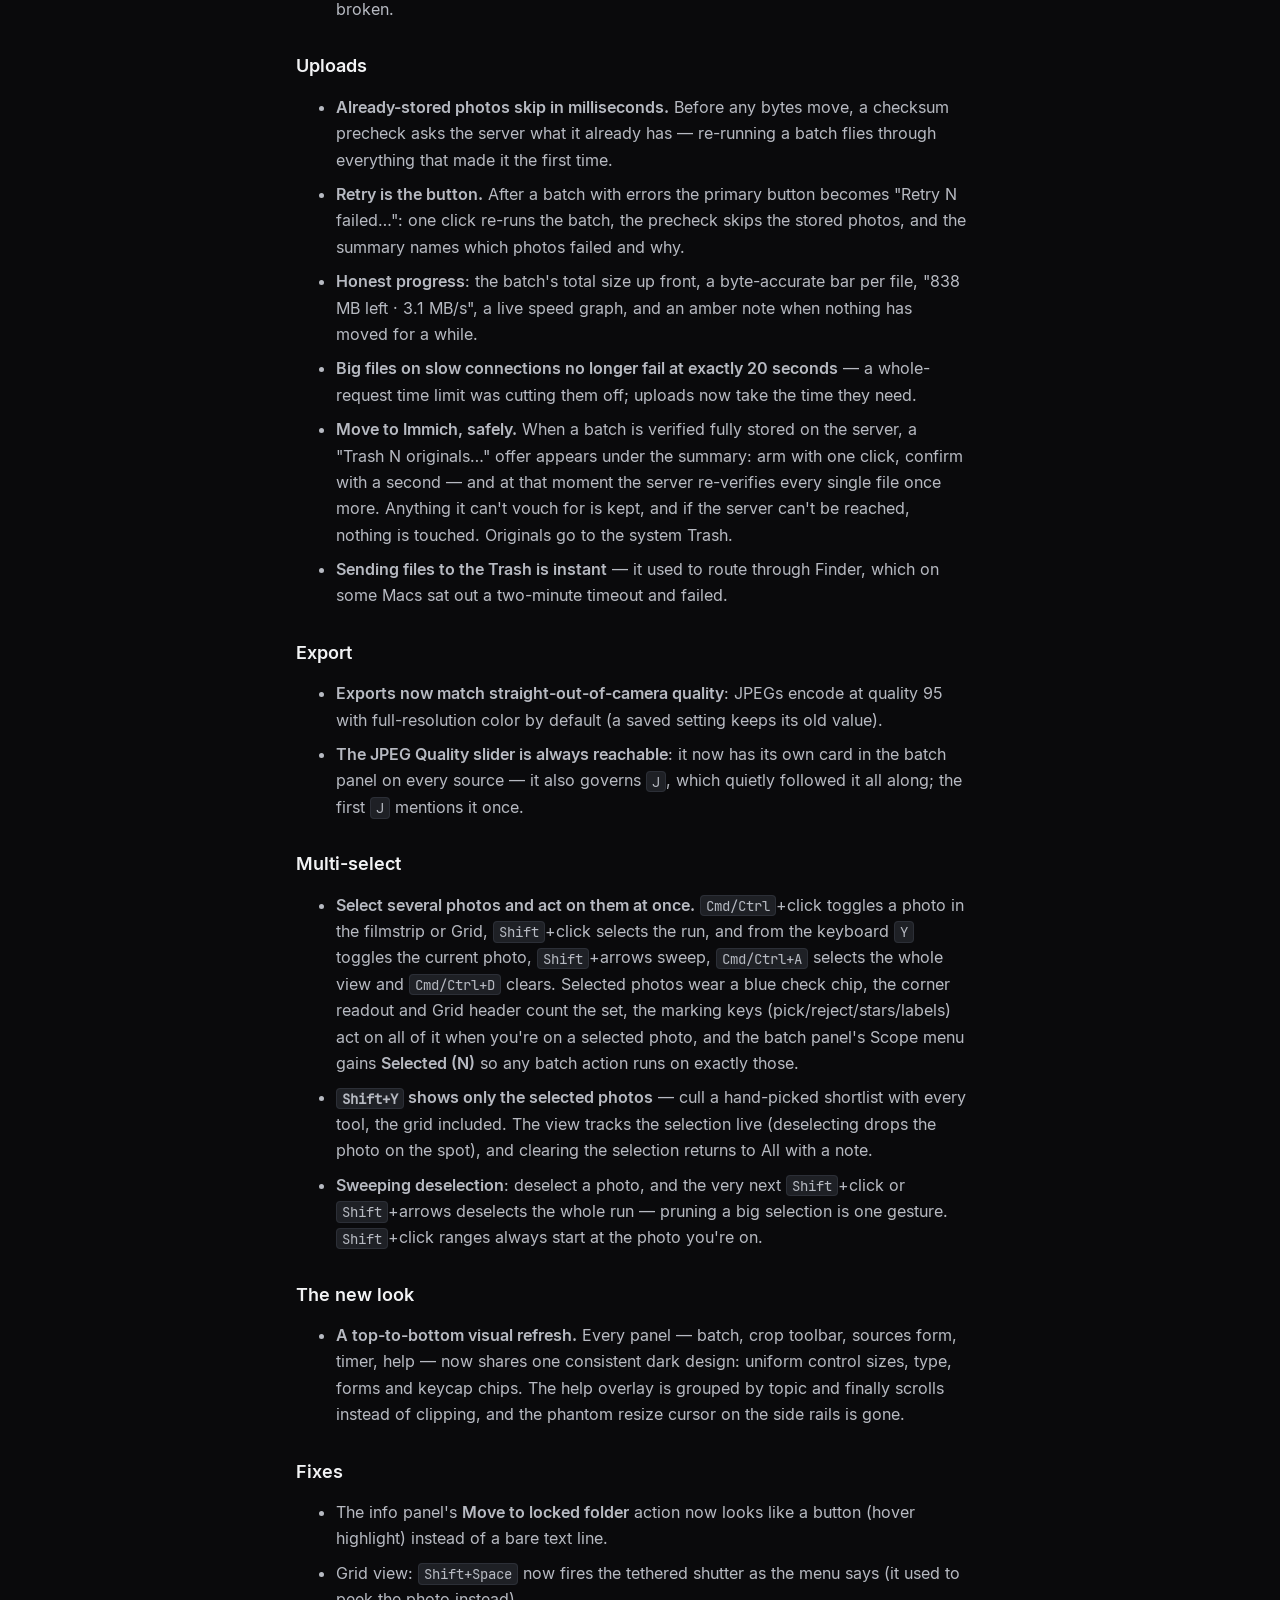
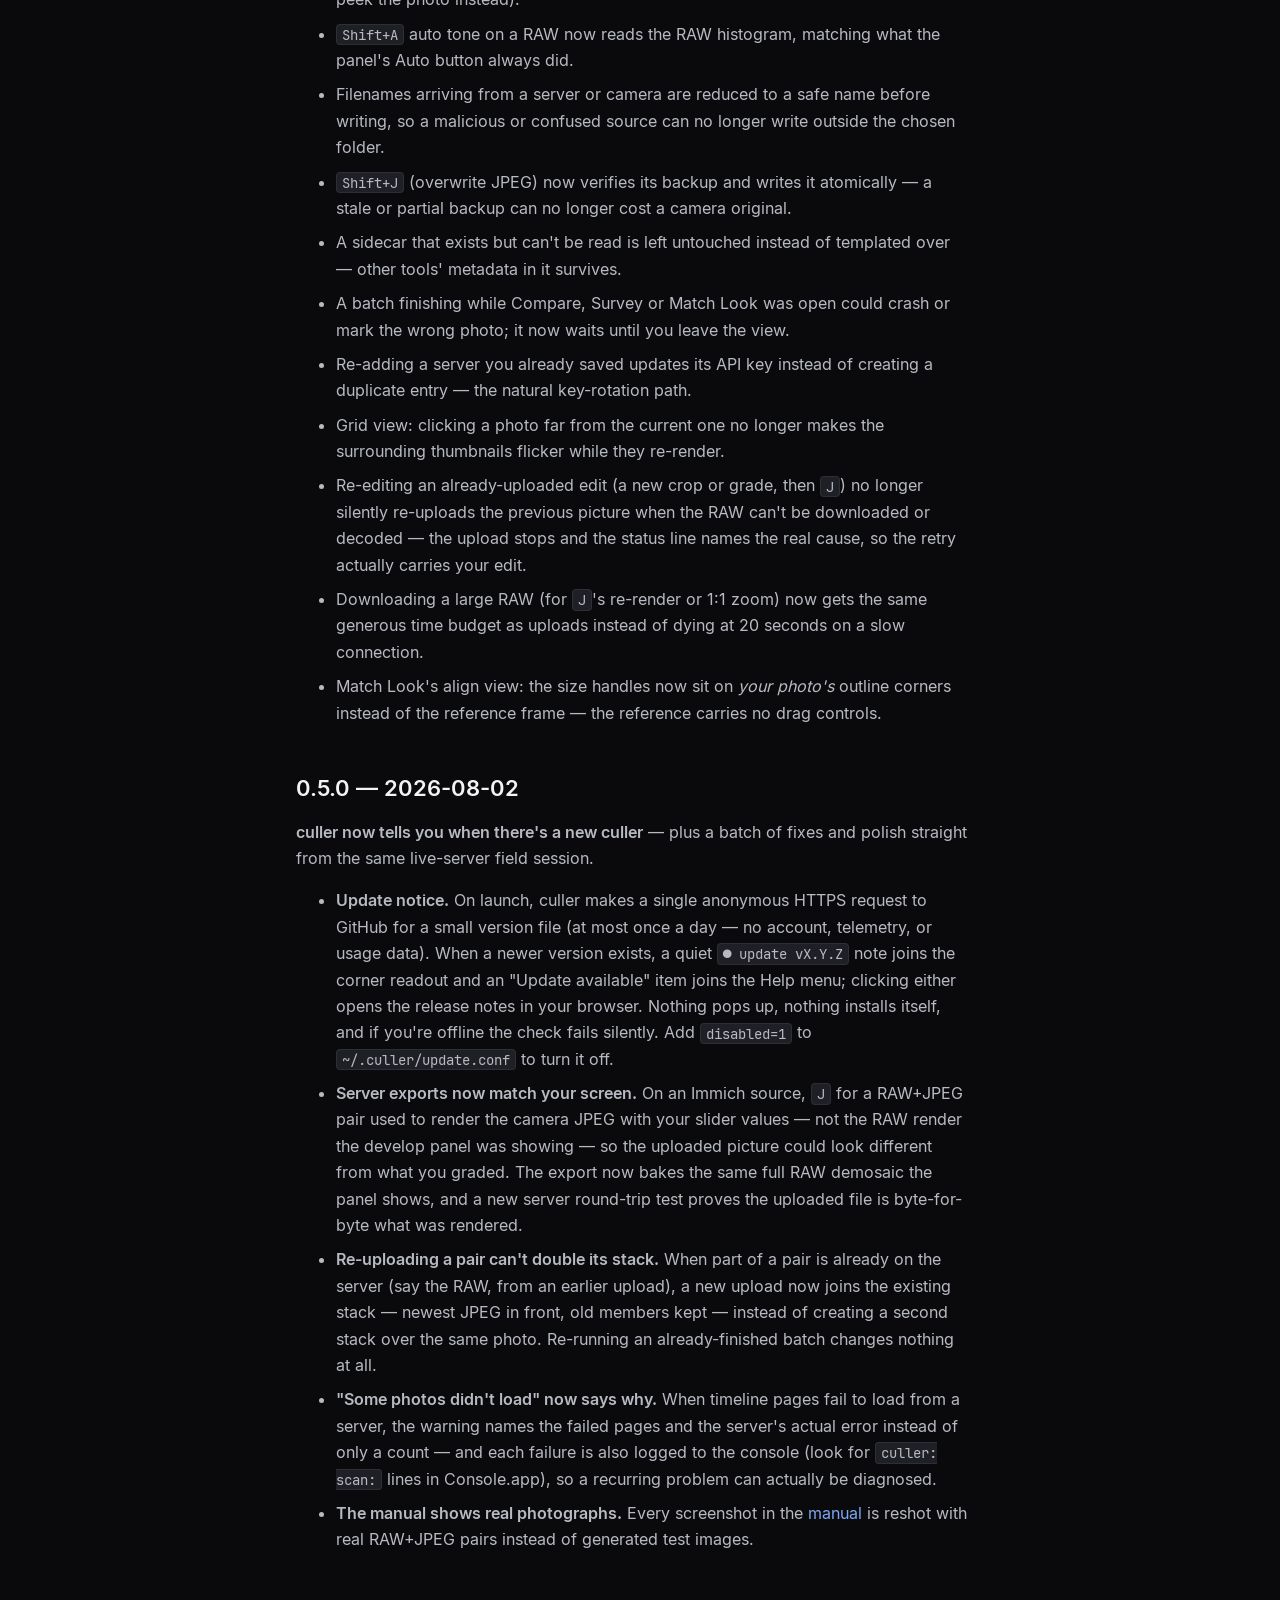
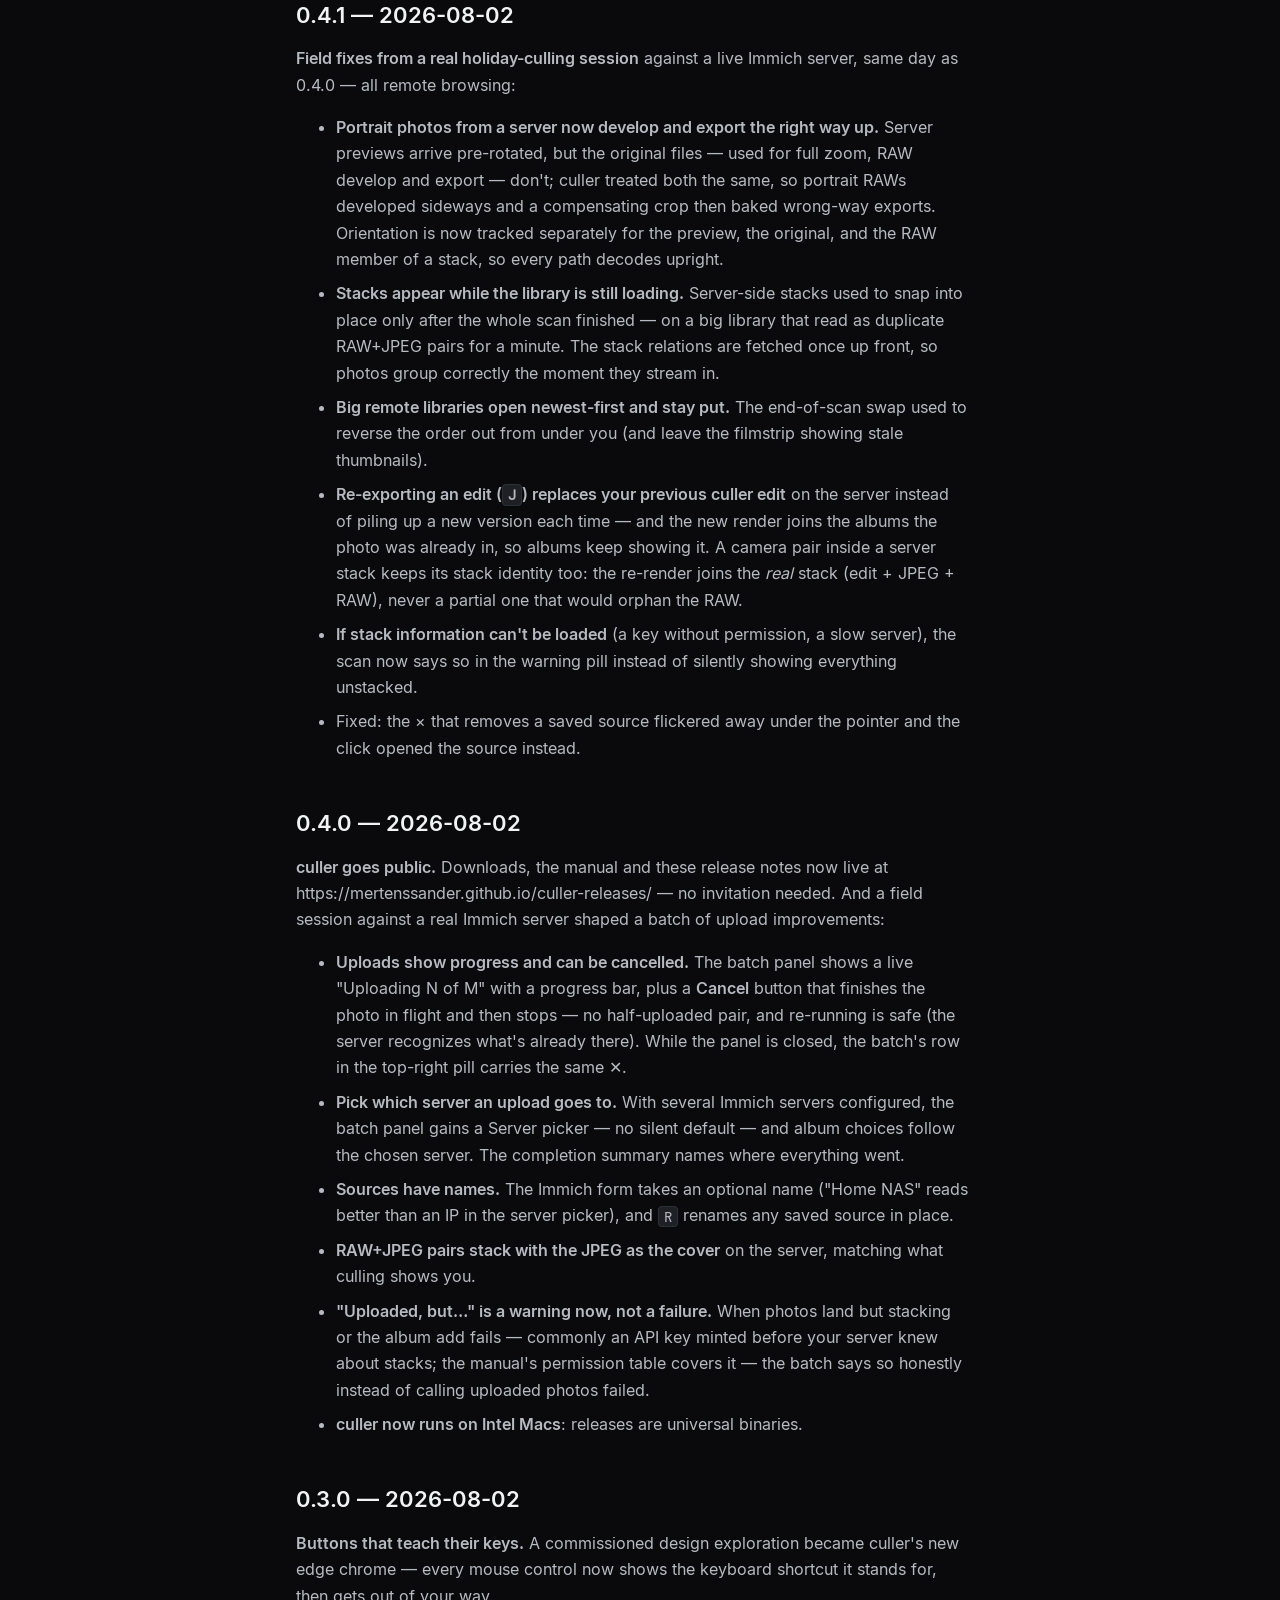
==== commit a9011d79: "site: v0.8.0" ====
--- a/changelog/index.html
+++ b/changelog/index.html
@@ -22,14 +22,14 @@
   <nav class="nav-links">
     <a href="https://mertenssander.github.io/culler-releases/manual/">Manual</a>
     <a href="https://mertenssander.github.io/culler-releases/changelog/">Changelog</a>
-    <a class="btn btn--accent" href="https://mertenssander.github.io/culler-releases/#download">Download v0.7.0</a>
+    <a class="btn btn--accent" href="https://mertenssander.github.io/culler-releases/#download">Download v0.8.0</a>
   </nav>
   <details class="nav-menu">
     <summary aria-label="Menu">Menu</summary>
     <div class="nav-menu-panel">
       <a href="https://mertenssander.github.io/culler-releases/manual/">Manual</a>
       <a href="https://mertenssander.github.io/culler-releases/changelog/">Changelog</a>
-      <a href="https://mertenssander.github.io/culler-releases/#download">Download v0.7.0</a>
+      <a href="https://mertenssander.github.io/culler-releases/#download">Download v0.8.0</a>
     </div>
   </details>
 </header>
@@ -38,7 +38,272 @@
 <div class="docs docs--index">
   <article class="prose changelog">
     <h1>Changelog</h1>
-    <h2 id="0-7-0-2026-09-11">0.7.0 — 2026-09-11</h2>
+    <h2 id="0-8-0-2026-10-01">0.8.0 — 2026-10-01</h2>
+<ul>
+<li>
+<p><strong>Albums no longer show every photo twice.</strong> Uploading to an Immich
+album, or adding a photo with the album picker (<code>Shift+I</code>), used to put
+both the RAW and the JPEG in the album, and the Immich album view shows
+them as two separate photos. culler now adds the JPEG only; the RAW
+stays behind it in the stack, so developing from an album still works.
+Albums filled earlier keep their doubles — toggle a photo out and back
+in with <code>Shift+I</code> to fix it, or remove the RAWs in Immich.</p>
+</li>
+<li>
+<p><strong>Photos from an Immich server show the time they were taken.</strong> Their
+capture time used to read in UTC, so in Amsterdam a photo taken at 08:37
+showed 07:37, and an evening shot could sort under the next day. culler
+now uses the camera's own local time, the same one the Immich timeline
+shows.</p>
+</li>
+<li>
+<p><strong>Every filter shows its size.</strong> The rail's Filter palette counts each
+filter before you pick it. Empty filters are greyed out but still
+clickable, and a row of ≥1★ … ≥5★ chips appears once anything is
+rated. <code>F</code>, <code>Cmd+1</code>–<code>5</code>, <code>Shift+Y</code> and <code>Shift+U</code> name the filter and
+its count on the status line (<code>Filter: Picks · 312</code>), as does the ⋯
+menu's Filter row. An empty filter says which one it is and how to
+move on. The bottom-right counters gain a hollow ring counting the
+photos still <strong>undecided</strong> (no pick or reject yet), so the work left
+in a cull is always in view. On a partly loaded large Immich library
+the counts carry a <code>+</code>.</p>
+</li>
+<li>
+<p><strong>Moments are found for you.</strong> Photos of the same situation — from
+one camera, each taken within 4 s of the previous one by default (read
+from the capture time, to the millisecond where the camera records
+it) — now group into moments, whether that's a burst of fast frames
+or a slower run of the same scene: a thin bracket under their
+thumbnails in the filmstrip, a <code>[moment 3/8]</code> tag on the photo, and
+<code>,</code> / <code>.</code> to jump to the previous / next moment in the normal view,
+the Grid and Survey. <code>N</code> on a moment now surveys exactly that moment
+(the 24 around you in a longer one) instead of whatever happened to
+sit nearby. Moments follow the filter, so under Unrated the ones
+you've judged simply drop out of the way. Change the gap in Settings
+(<code>Cmd+,</code>) — 0.5 s groups only strict bursts.</p>
+</li>
+<li>
+<p><strong>Settings (<code>Cmd+,</code>).</strong> A small sheet over the photo — from the
+culler menu, the ⋯ menu or <code>Cmd+,</code> — gathers the things you might want
+to change: the moment gap (the filmstrip regroups behind the sheet as
+you drag it, and two lines count your moments and name the one you're
+on), auto-advance, how fast every slider moves when you drag it (Fine,
+Standard or Direct), the JPEG quality <code>J</code> and exports use (the same
+value as the Batch panel's Quality card, whose slider now also moves
+cleanly one step at a time on a slow drag), how much disk the preview
+cache may use (with how much it holds now, and buttons to show or clear
+it), whether culler checks for updates at launch, <strong>Show tips again</strong>
+for the one-time hints, and <strong>Show log file</strong>, which shows culler's
+diagnostic log in Finder for a problem report. Every change applies at
+once and is remembered; the keyboard drives it too (<code>↑</code>/<code>↓</code>, <code>←</code>/<code>→</code>,
+<code>Tab</code>, <code>R</code> resets, <code>Esc</code> closes). Auto-advance (<code>T</code>) is now remembered
+across launches.</p>
+</li>
+<li>
+<p><strong><code>Enter</code> in Survey keeps one.</strong> It picks the focused photo and
+rejects every other photo in the grid you haven't flagged or rated
+yet — earlier picks and rated photos are never touched — and with
+auto-advance on, deals the next moment.</p>
+</li>
+<li>
+<p><strong>Sort photos into folders with the number keys.</strong> Pin up to nine
+folders under <strong>Sort destinations</strong> in the apply panel (<code>A</code>, with Copy
+or Move chosen), each set to move or copy, then press <code>Shift+D</code> for
+sort mode: <code>1</code>–<code>9</code> send the photo — or your selection — to that folder,
+RAW, JPEG and sidecar together, with a receipt on the status line. A
+blue <strong>[sort]</strong> tag and a rail of your folders show the mode is on;
+<code>Shift+D</code>, <code>Esc</code> or the rail's <strong>Done</strong> leaves it. The first move into
+each folder asks for a second press, a same-named file already there
+leaves your photo in place, and an unplugged drive is refused instead
+of recreated. The batch <strong>Move</strong> and <strong>Copy</strong> also got stricter: a
+photo whose JPEG or sidecar name is already taken in the destination
+is now left entirely in place, where before its RAW could go ahead
+alone.</p>
+</li>
+<li>
+<p><strong>Pivot to the same day, camera, lens or moment — and come straight
+back.</strong> <code>Shift+G</code> (or a click on the info panel's Captured, Moment,
+Camera or Lens row, which now show how many photos share them) narrows
+the view to every photo that shares that detail with the one you're
+on, with a strip above the photo saying where you are. Judge, filter
+and select inside as usual; <code>Esc</code> returns to the exact photo, filter
+and grid scroll you left, and <code>Enter</code> leaves the pivot but stays on
+the photo you're looking at. The batch panel offers <strong>This view (N)</strong>
+while you're in one.</p>
+</li>
+<li>
+<p><strong>Group the grid by day or by moment.</strong> <code>G</code> in the grid (<code>K</code>) puts
+each capture day — or each moment, with the single photos between them
+gathered into one quiet group — under its own header, and <code>G</code> again
+moves on to the next grouping and back to the plain grid. Each header
+counts its picks, rejects and undecided photos as you go, has a box
+that selects (or deselects) the whole group, jumps to the group's
+first photo when you click its title, and on a moment offers a
+<strong>Survey</strong> button that opens that moment straight away. The arrow keys
+step over the headers row by row.</p>
+</li>
+<li>
+<p><strong>Save every unsaved server edit in one go.</strong> The apply panel (<code>A</code>) on
+an Immich source gains <strong>Save edits to server</strong> — the batch form of
+<code>J</code>: every photo in the scope that still needs saving is rendered,
+uploaded as its stack cover and has its grade saved, one after the
+other, with "Saving · 4 of 12" and the current photo's phase in the
+panel and the pill, and Cancel stopping cleanly between photos. An
+<strong>Unsaved</strong> scope (this action only) targets exactly the photos behind
+the corner count; a selection works too. Photos culler couldn't load a
+grade or crop for are skipped and named — never re-rendered plain over
+an existing edit — and on a large library the summary says how many
+unsaved photos sit outside the loaded part. Failures name the photos
+and the primary button becomes "Retry N failed…".</p>
+</li>
+<li>
+<p><strong>Unsaved server edits now have a place on every screen.</strong> A blue
+"12 unsaved" chip in the bottom-right corner totals the develop, crop
+and landmark edits you haven't saved with <code>J</code>, across every Immich
+source you've added; click it (or press <code>Shift+U</code>) to see just those
+photos on the open server — each drops out of the view the moment it
+saves — and rest the pointer on it for the per-server breakdown, where
+a click opens that server straight onto its unsaved photos. The number
+is exact within seconds of opening a server: culler now checks every
+edited photo it hadn't proven saved against the server in the
+background, one request at a time, so a photo whose saved grade
+already matches stops counting and one deleted on the server is
+forgotten — including photos outside the loaded window of a large
+library. <code>Shift+U</code> is also in the Filter menu and the ⋯ popover.</p>
+</li>
+<li>
+<p><strong>The diagnostic log now narrates every batch.</strong> Copy, move, trash,
+export, download, archive and upload from the apply panel each write
+what was dispatched (action, scope, photo count, destination), one
+line per photo with its outcome or the reason it failed, a line when
+you cancel, and a closing count with the elapsed time — so a batch
+from last week can be reconstructed from <code>~/.culler/logs/culler.log</code>
+instead of from memory.</p>
+</li>
+<li>
+<p><strong>The sources pane counts your unsaved server edits.</strong> Each Immich
+source's row now says "12 unsaved" — the photos whose develop, crop or
+landmark alignment hasn't been saved with <code>J</code> yet, for every server
+you've added, not only the open one. Ratings and picks sync on their
+own and never count; folders never show it. culler now also records
+which edits it has proven saved, so the count survives a restart, and
+a <code>J</code> no longer leaves a stale copy of the photo's state behind under
+its old name. The first launch after this version may read high until
+the photos are opened. A landmark-only change (an alignment without a
+crop or grade) finally shows as unsaved too.</p>
+</li>
+<li>
+<p><strong>Quitting with unsaved server edits now reminds you once.</strong> Close
+culler while develop grades or crops on an Immich source haven't been
+saved with <code>J</code>, and the first Quit is held back with a count on the
+status line; press Quit again to leave them for later — they stay in
+culler's own state file, nothing is lost — or save first.</p>
+</li>
+<li>
+<p><strong>Inside a stack, culler's own render row no longer applies its crop
+and grade a second time.</strong> Stepping into a server stack with <code>G</code> and
+looking at the re-rendered cover showed the crop over an already
+cropped picture, and <code>J</code> from that row cropped the render itself
+again. The row now knows it is culler's render and renders from the
+stack's RAW, exactly like the cover outside the stack.</p>
+</li>
+<li>
+<p><strong>Landmark align no longer doubles a server photo's previous crop.</strong>
+Aligning a photo that culler had already re-rendered once, with its
+RAW showing in the pane, stored the old crop applied twice — the
+frame drifted away from the reference the moment you accepted. The
+solve now knows whether it was made on the RAW or on the rendered
+JPEG and stores the crop once either way. If a series you aligned
+today looks off, re-enter the pass on that photo and press <code>Enter</code>
+again; the stored points are fine.</p>
+</li>
+<li>
+<p><strong>The upload speed graph holds still and says what it means.</strong> Its
+bars used to re-slice a sliding window every frame and rescale to
+whatever peak happened to be in view, so they wobbled constantly
+without meaning anything. Each bar is now a fixed five seconds of the
+batch that never changes once complete, the row steps left one bar at
+a time, the lighter rightmost bar is the five seconds in progress
+drawn at its current speed, and a caption ("up to 20 MB/s") says what
+a full-height bar means — a scale that only steps up during a batch.
+The speed next to "MB left" now stays put between files instead of
+blinking out.</p>
+</li>
+<li>
+<p><strong>The info panel says "no value" one way, everywhere.</strong> Camera, lens,
+place, description, people and album rows that have nothing to show
+now render nothing at all — never a stray dash. A description with
+nothing typed reads "Add a description" (a click-to-edit invitation,
+the one field that has to stay visible), and a people/albums fetch
+that fails now reads "Couldn't load people &amp; albums" — leaving that
+photo and coming back genuinely retries it, instead of staying stuck
+for the rest of the session.</p>
+</li>
+<li>
+<p><strong>Landmarks are saved with the photos, and the walk starts on the
+reference.</strong> <code>Shift+C</code> now works on the reference's own crop pass:
+place its points once, then <code>Enter</code> walks the series with those dots
+already on every photo. <code>M</code> saves the points alongside the crops (in
+the sidecar, or with the server copy), so adding a photo to an
+aligned series later means opening Match Look, pressing <code>Enter</code>, and
+clicking that one photo's points — already-aligned photos are skipped.
+A <strong>Clear landmarks</strong> button in the crop pane forgets the set, and
+<code>Esc</code>'s confirm now counts landmark edits too.</p>
+</li>
+<li>
+<p><strong><code>J</code> on a server photo says what it is waiting on.</strong> The pending-work
+pill used to read "Uploading" from the first moment, while a
+tens-of-megabytes RAW was still coming <em>down</em>. It now walks the real
+phases — "Downloading RAW · name" with the megabytes so far, the total
+and the speed on hover (amber when nothing moves for five seconds,
+like uploads), then "Rendering · name", then "Uploading · name" with
+the upload's own count. The diagnostic log records the same steps.</p>
+</li>
+<li>
+<p><strong>Rating and flagging server photos writes to disk less.</strong> culler's
+local copy of a server library's edits used to be rewritten whole on
+every keystroke; it now settles a quarter of a second after the last
+change (and always on quit). The one trade: a hard crash inside that
+quarter second can lose the very last edit — a rating or flag is
+re-sent to the server on the next launch regardless.</p>
+</li>
+<li>
+<p><strong>Oversized server responses are refused, not swallowed.</strong> A server
+answer far larger than any sane one (a runaway page, a corrupt saved
+grade) now fails that one step with a clear message instead of
+reading without limit into memory.</p>
+</li>
+<li>
+<p><strong>A sources pane you can read at a glance.</strong> The pane (<code>S</code>) groups
+your sources under <strong>Folders</strong> and <strong>Servers</strong>, draws a small icon
+for each kind instead of a bracketed tag, and shows where each one
+lives — your home folder as <code>~</code>, long paths shortened from the front
+so the folder's own name survives. The always-green dot is gone: a
+row only carries a mark when something is wrong (amber = out of reach
+for now, red = needs you), with the reason spelled out beside it, and
+a scanning source shows a spinner and its progress. Adding is a
+compact <strong>+ Add</strong> beside the heading, an empty pane offers one <strong>Add
+source</strong> button, the keys for the row you're on sit at the pane's
+foot, renaming happens in a proper edit field, and a large server's
+<strong>Load all</strong> is always visible on its row. Pointing at a row
+highlights it without moving your selection. Opening an album now
+marks that album — not its server too — as the one you're in.</p>
+</li>
+<li>
+<p><strong>Every source shows its photo count, and says when it's in trouble.</strong>
+The sources pane shows each source's photo count on the right — live
+for the one you have open, and from your last visit for the others
+(culler never reads a folder you don't have open just to count it, so
+macOS doesn't prompt you). A saved folder, card or share that's gone
+reads "Not found" or "Card not inserted"; a server that didn't answer
+last time reads "Can't reach …"; a server whose API key was refused —
+or whose key this copy of culler can no longer read from the
+keychain — says so in red, with the fix: add the server again. The
+pane also no longer checks every saved folder on disk while it's
+drawing; it checks once, in the background, each time it opens.</p>
+</li>
+</ul>
+<h2 id="0-7-0-2026-09-11">0.7.0 — 2026-09-11</h2>
 <p><strong>A diagnostic log that narrates what culler did, safer server
 re-renders, and a confirm before Match Look throws aligned work away.</strong>
 The server-side fixes came out of one live session on a real aligned
@@ -563,7 +828,7 @@
 
 </main>
 <footer class="footer">
-  <span>© Sander Mertens · culler v0.7.0</span>
+  <span>© Sander Mertens · culler v0.8.0</span>
   <a href="https://github.com/mertenssander/culler-releases/releases">All releases</a>
   <a href="https://mertenssander.github.io/culler-releases/manual/">Manual</a>
 </footer>
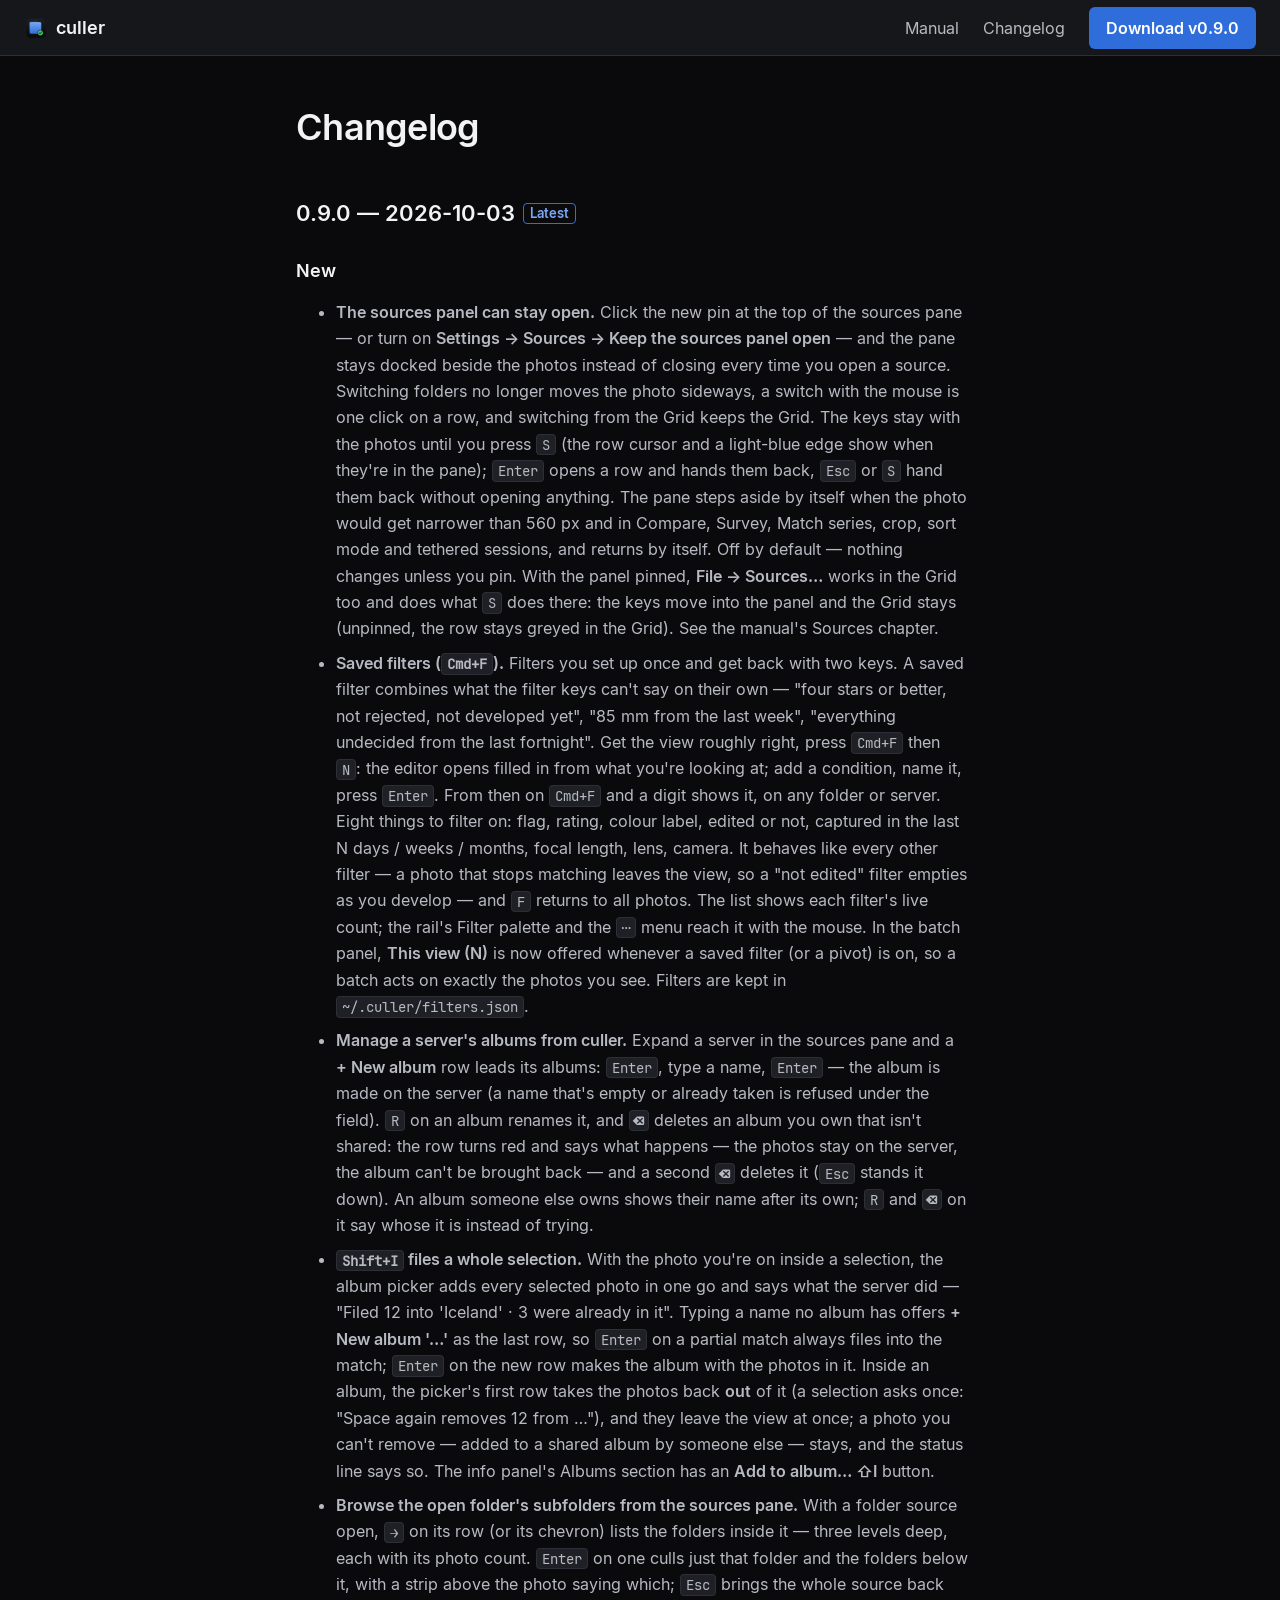
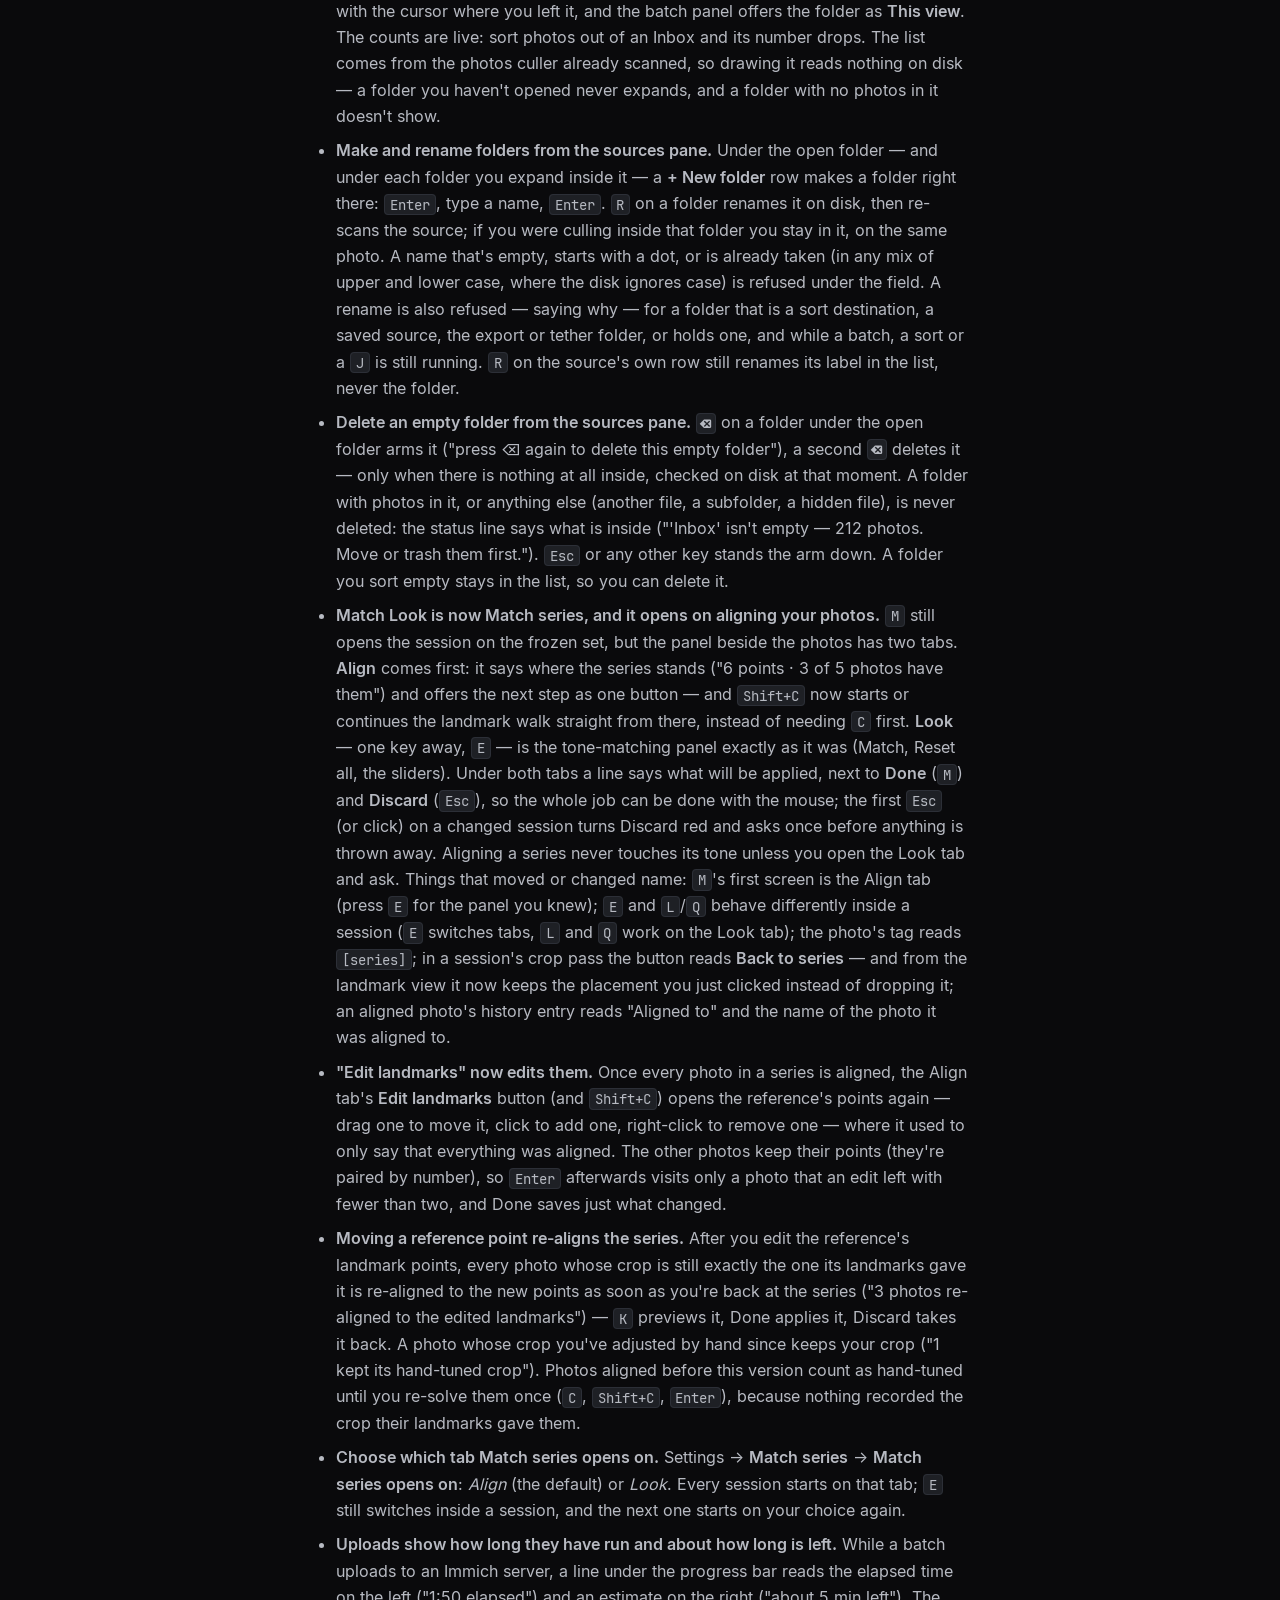
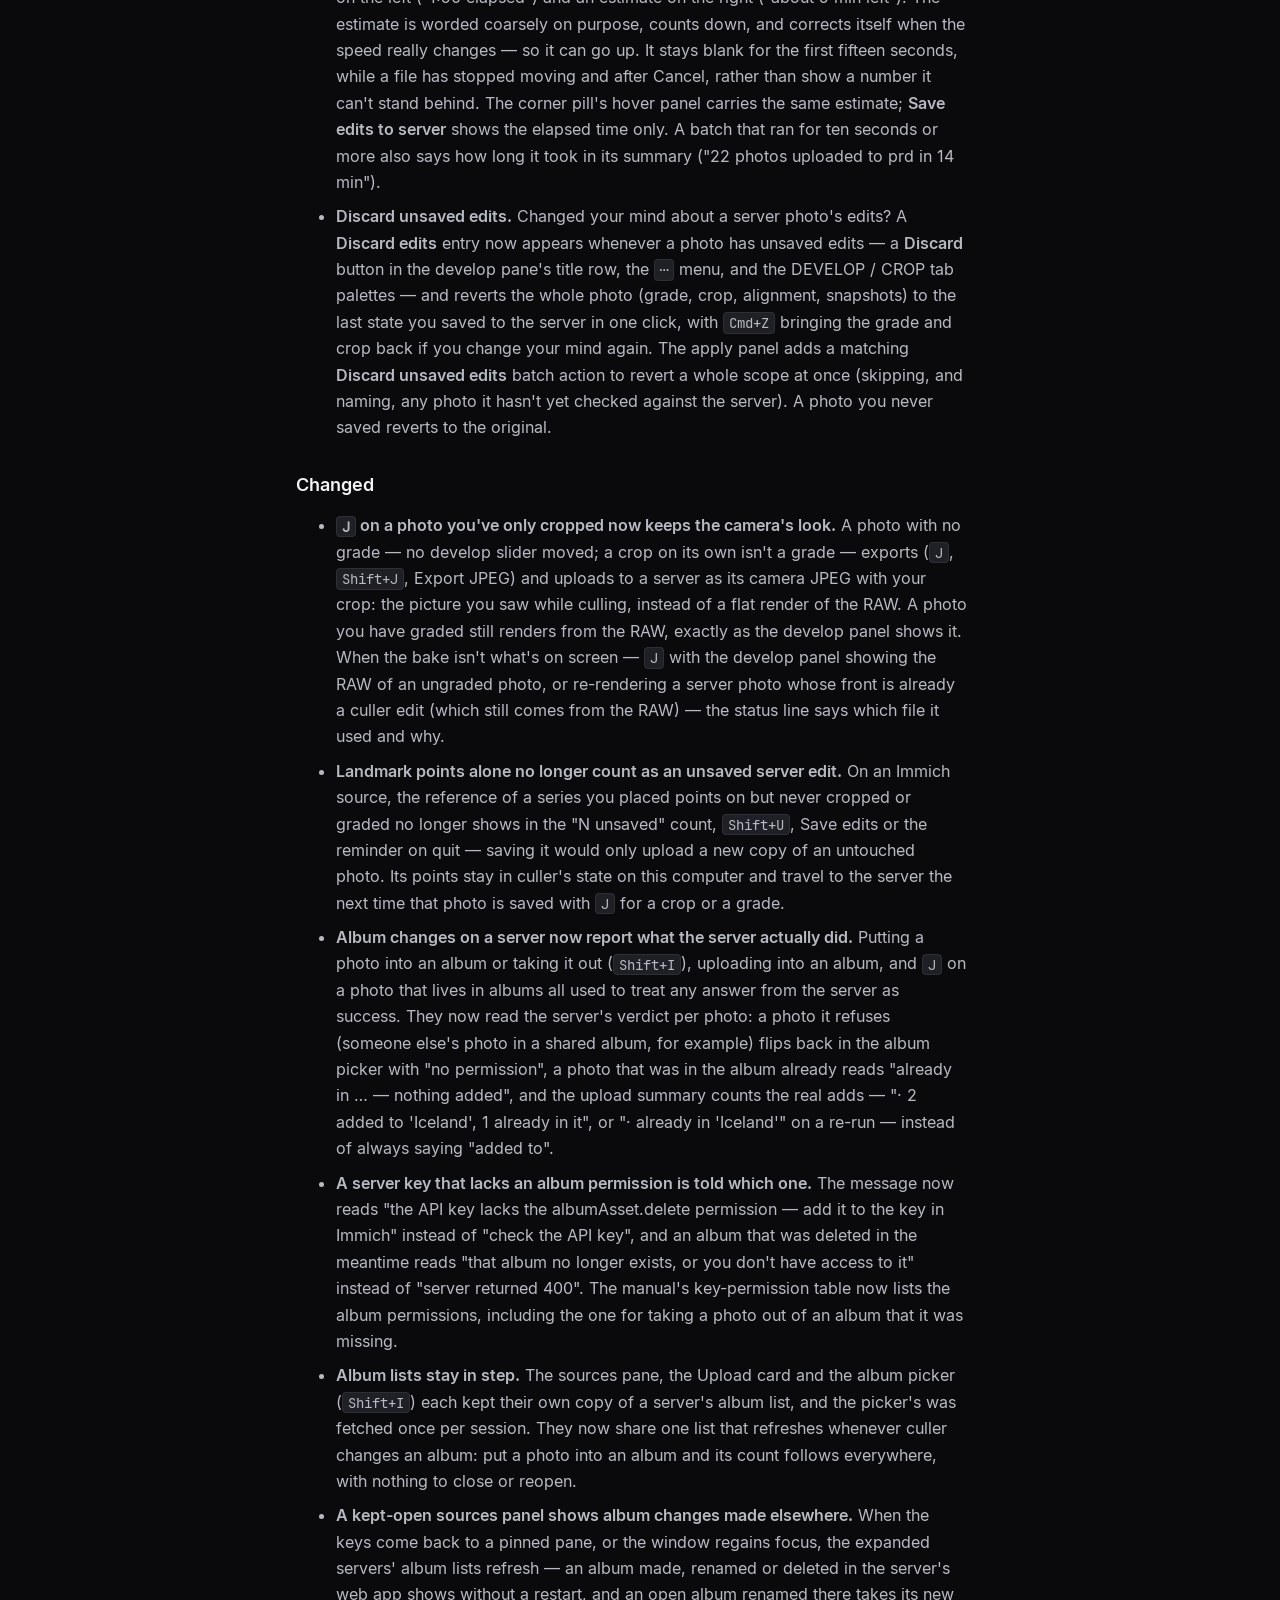
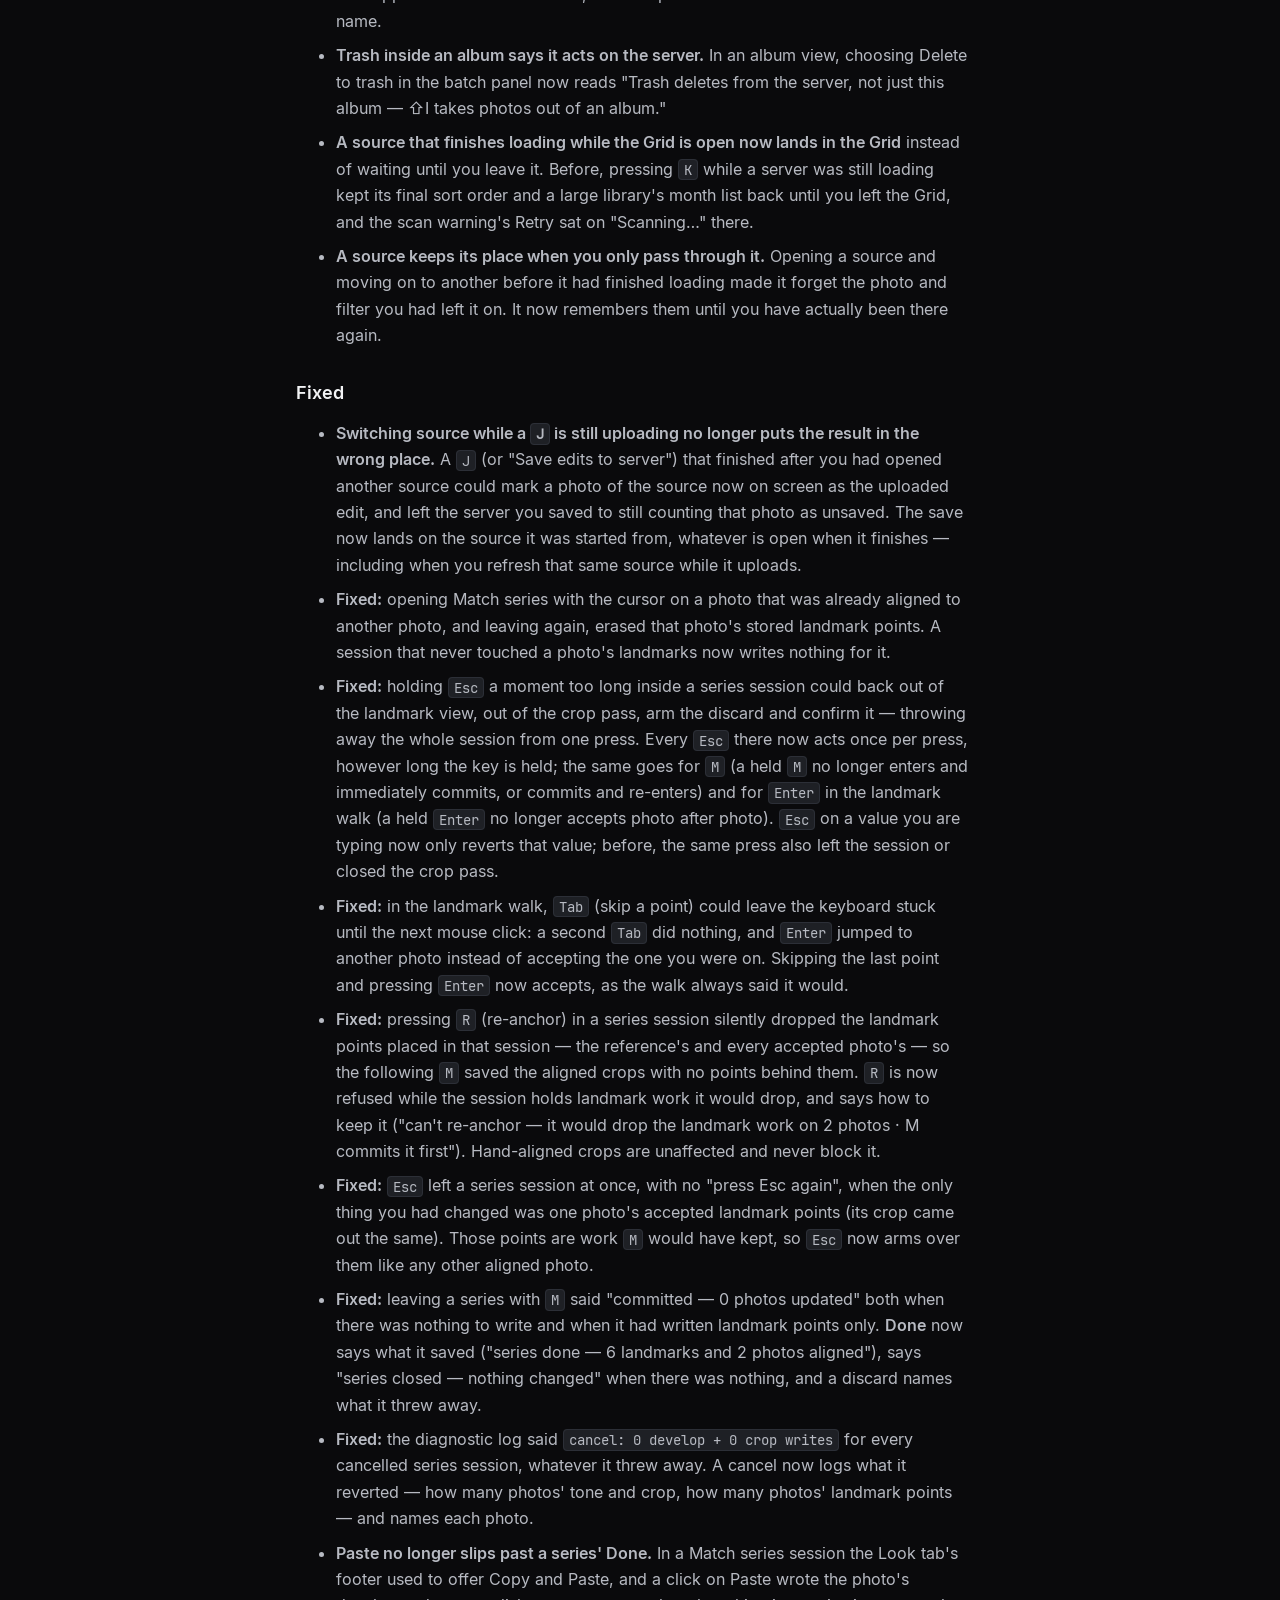
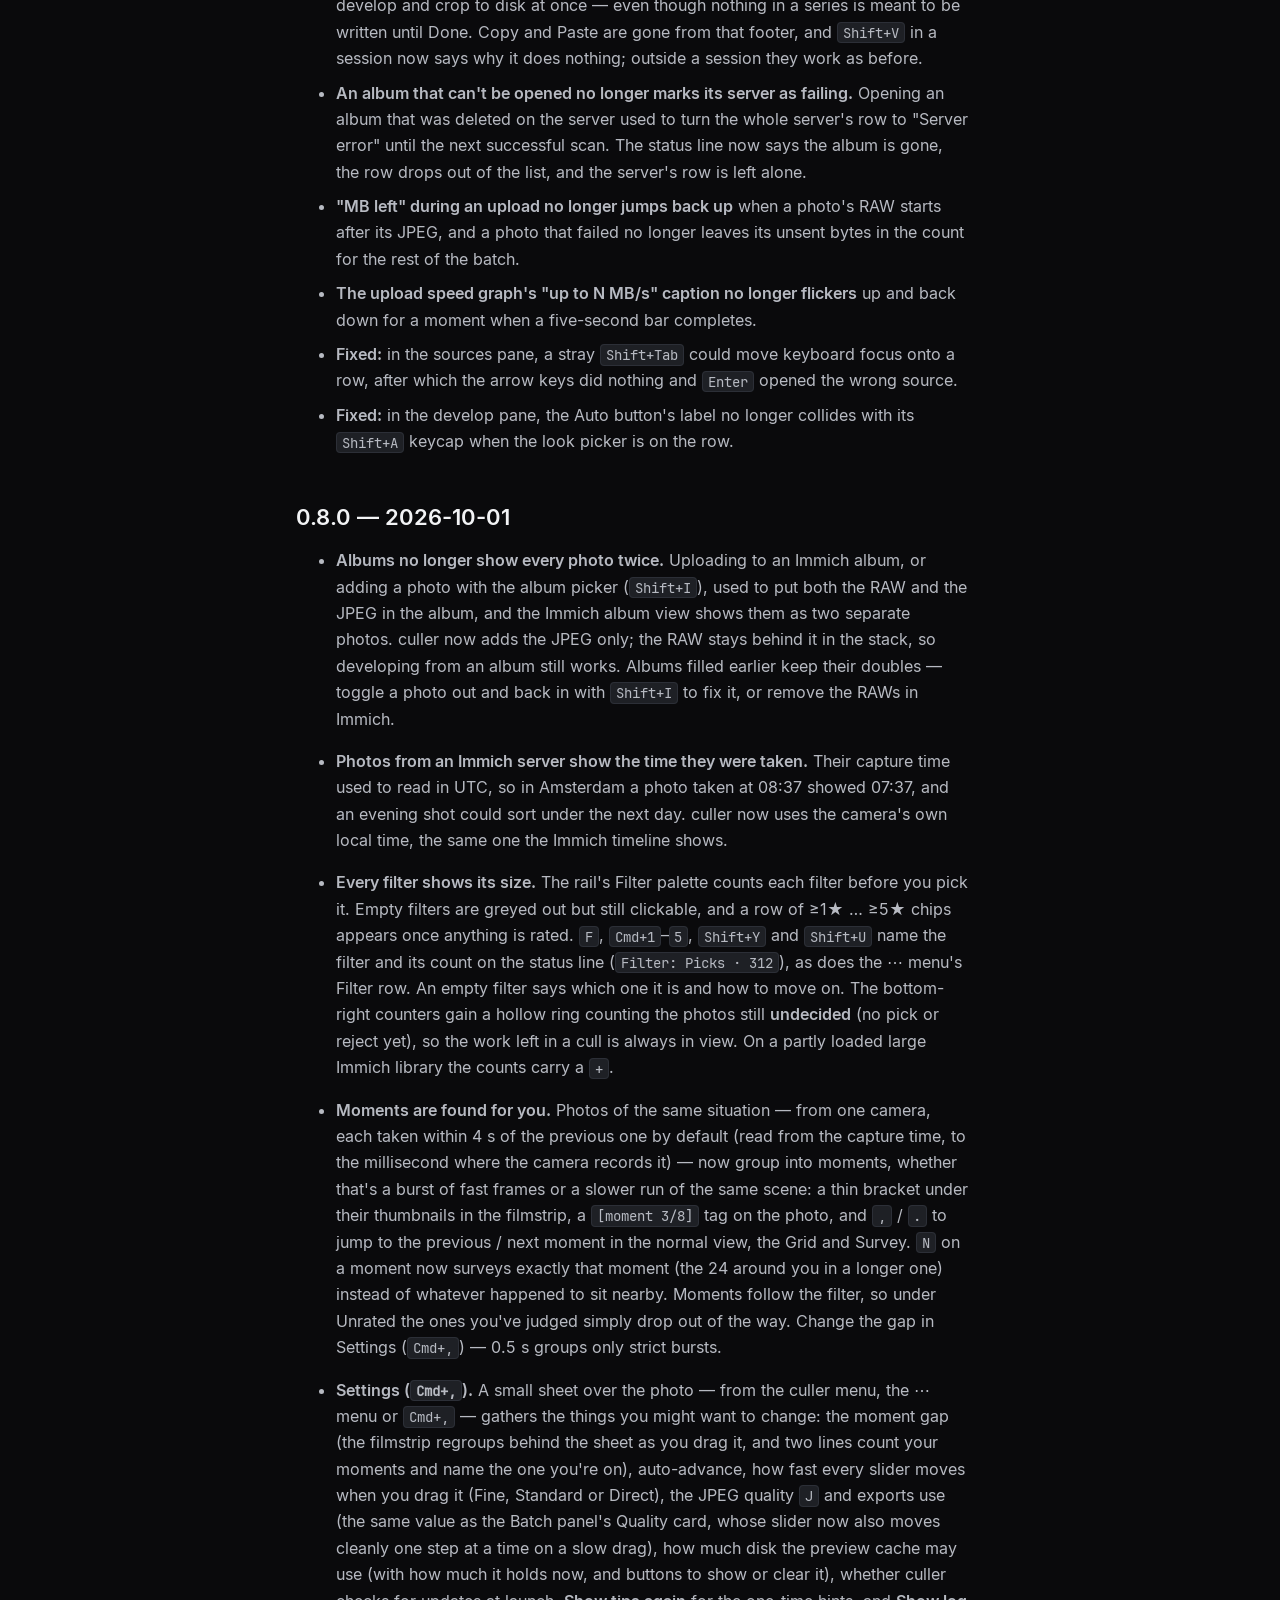
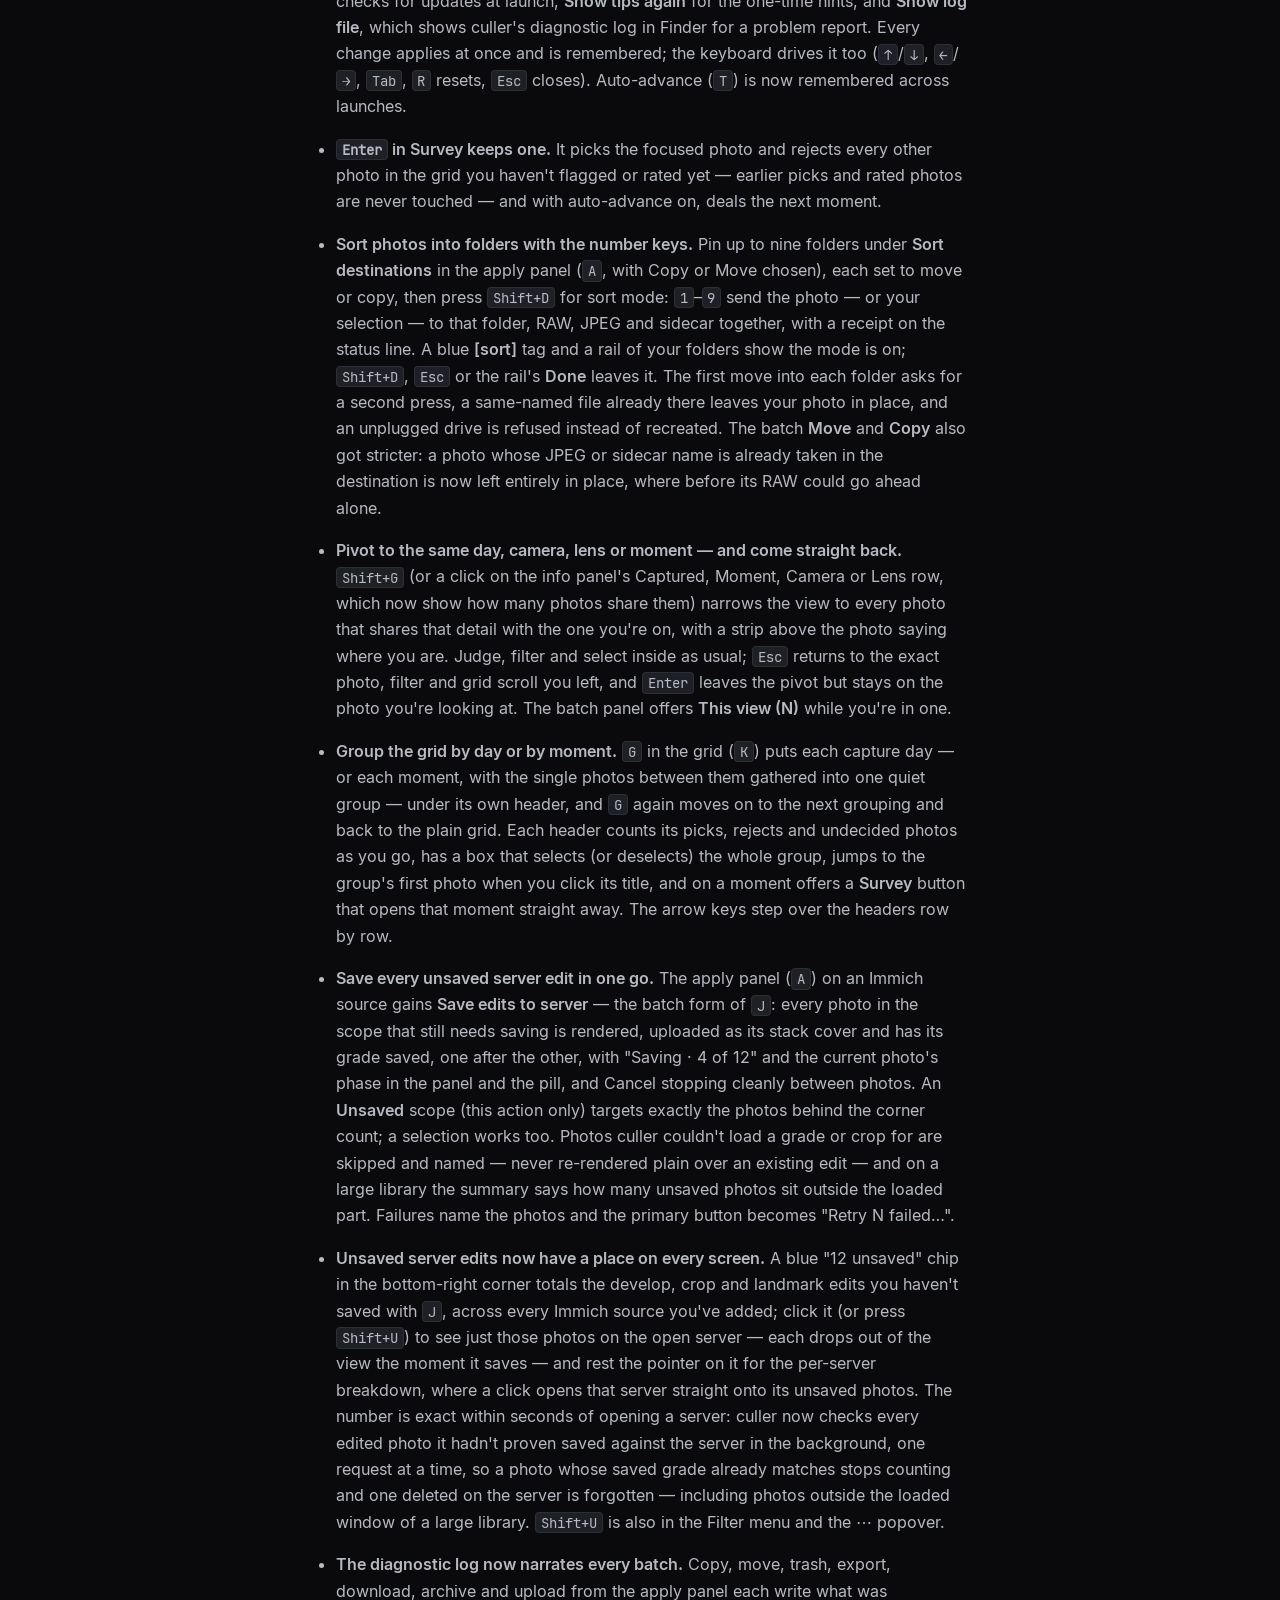
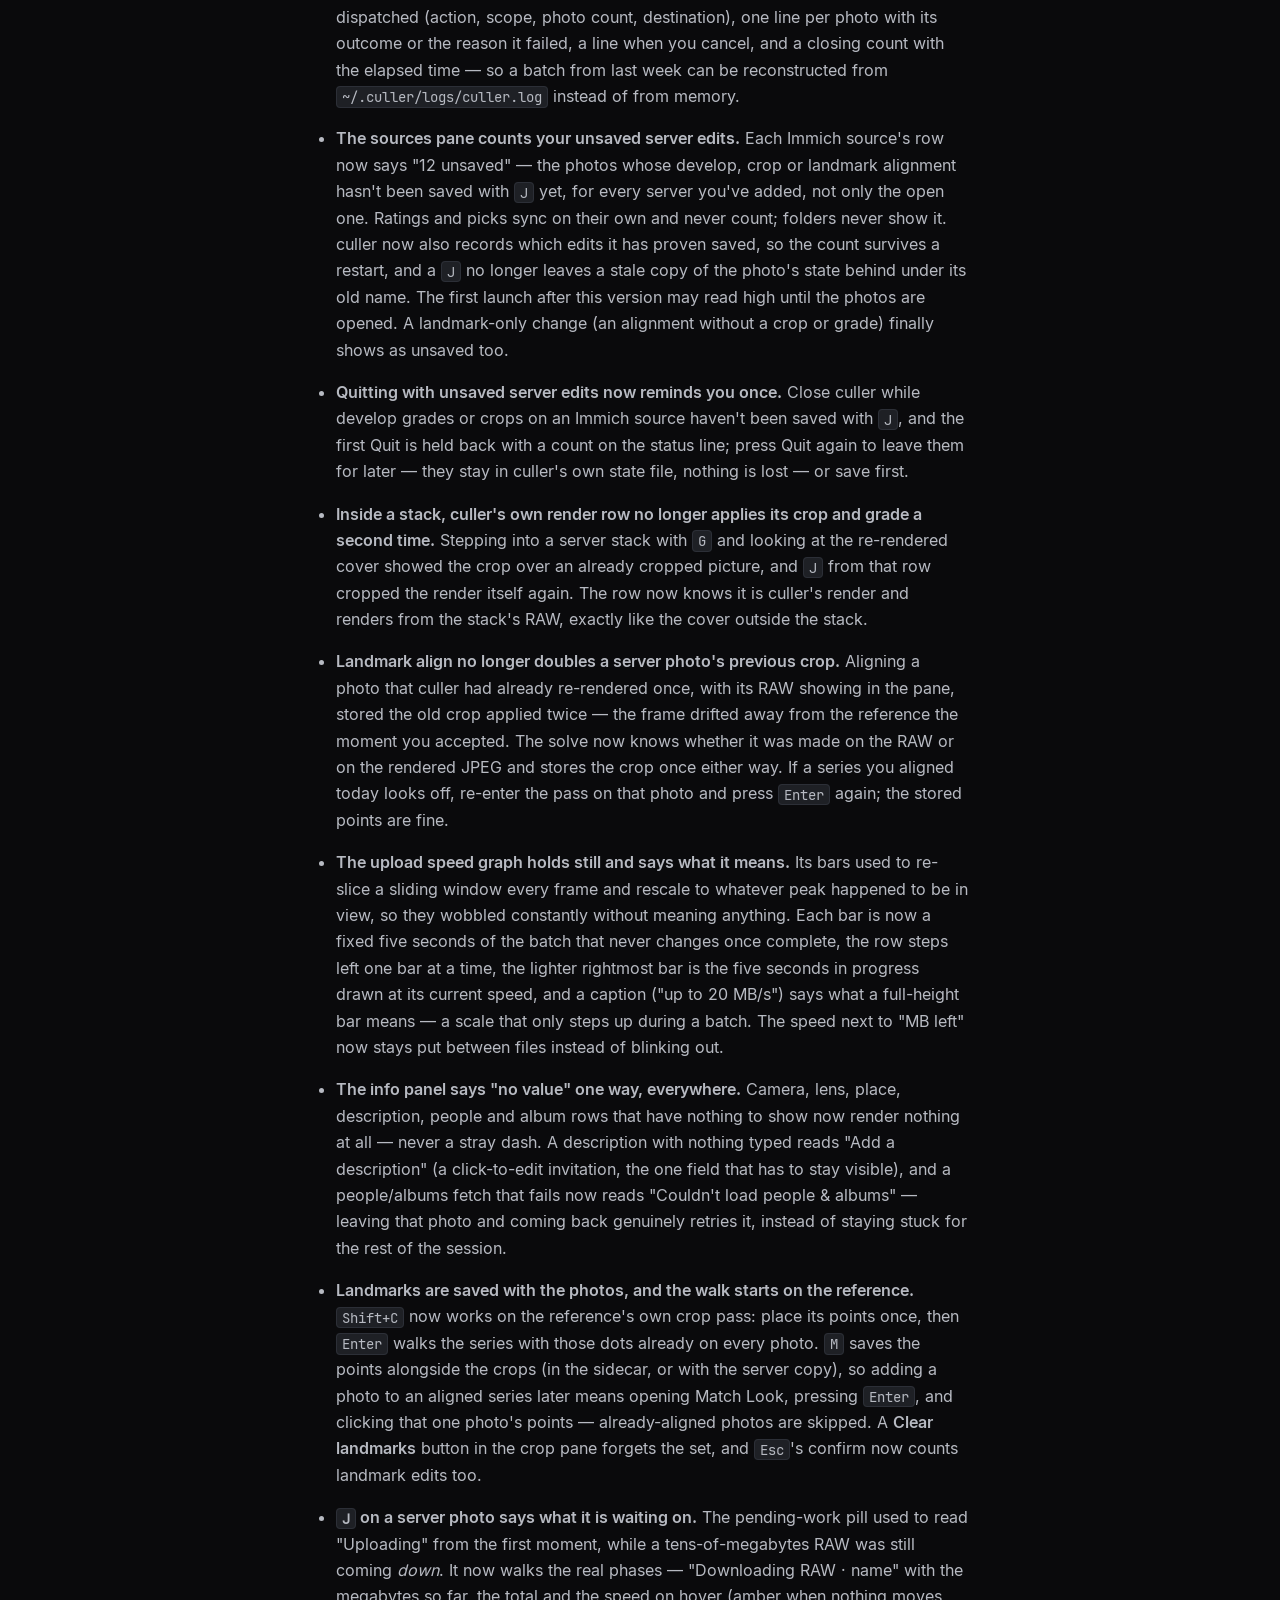
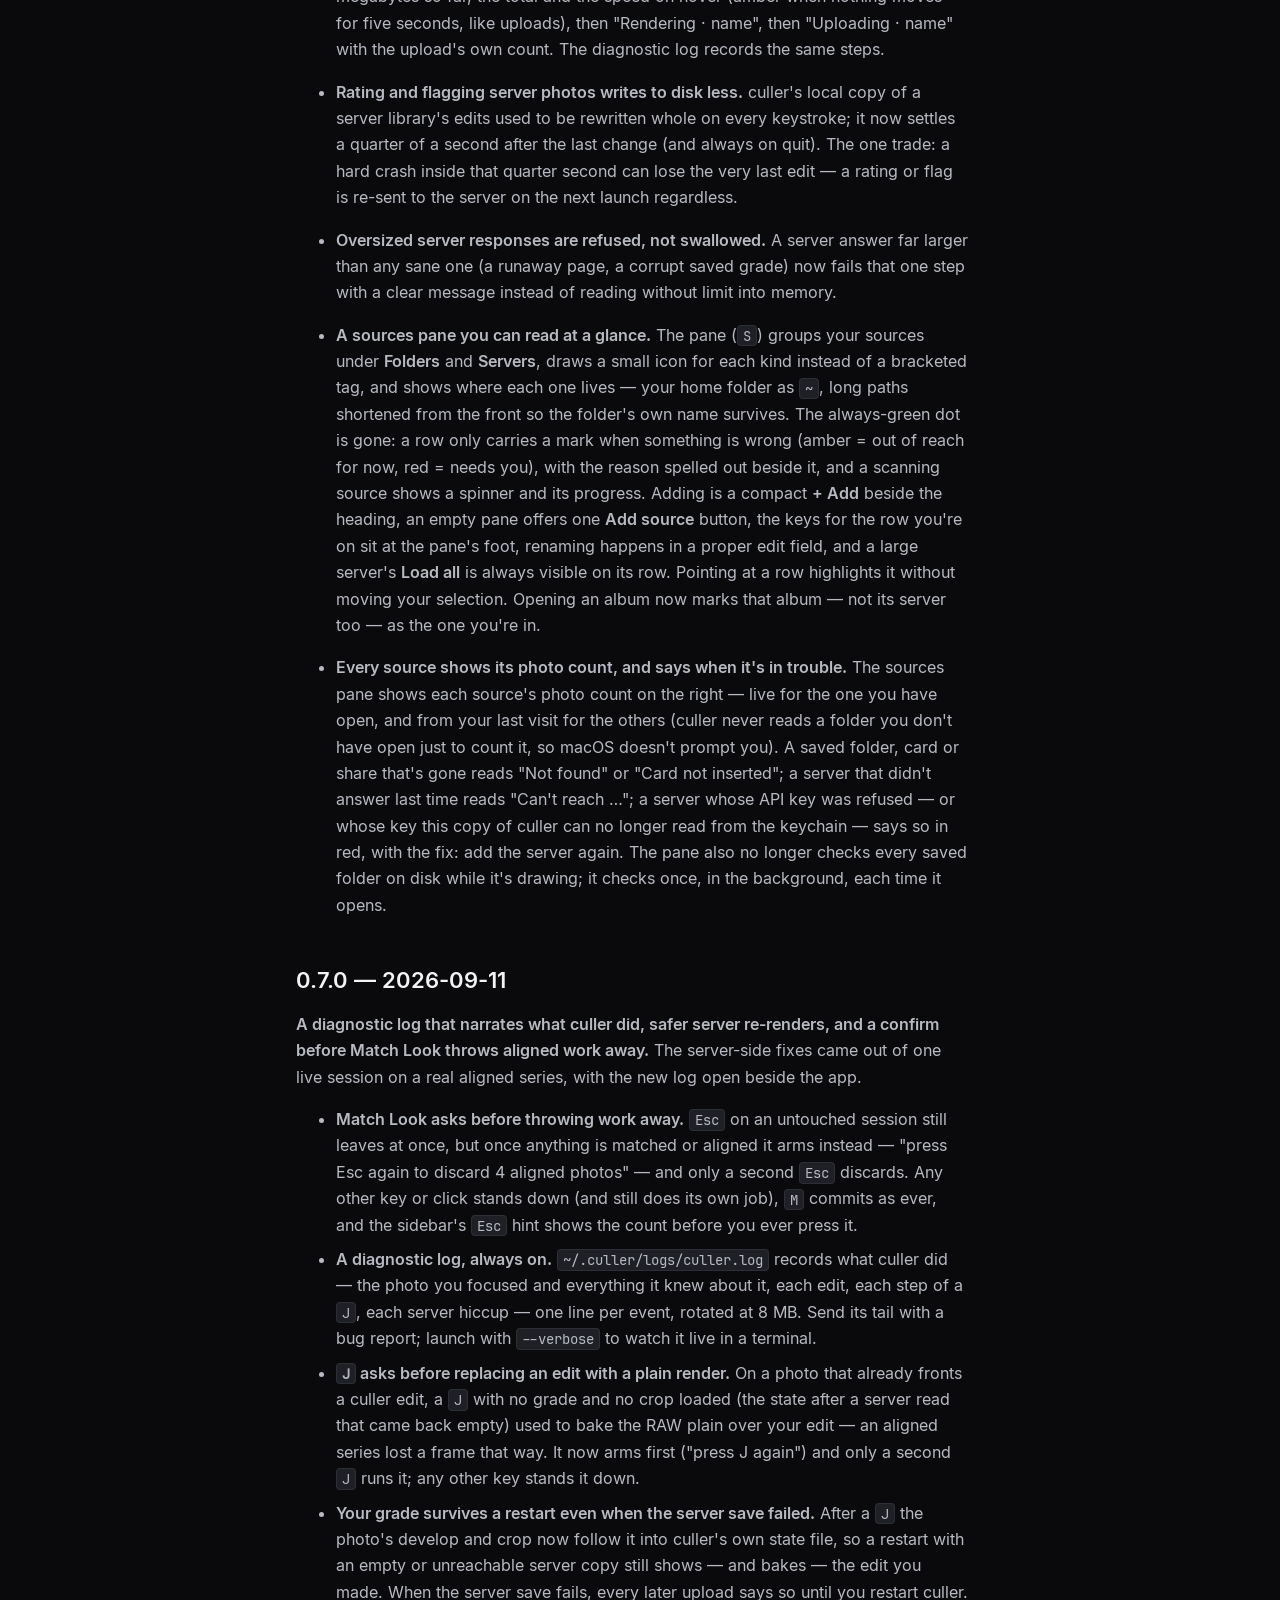
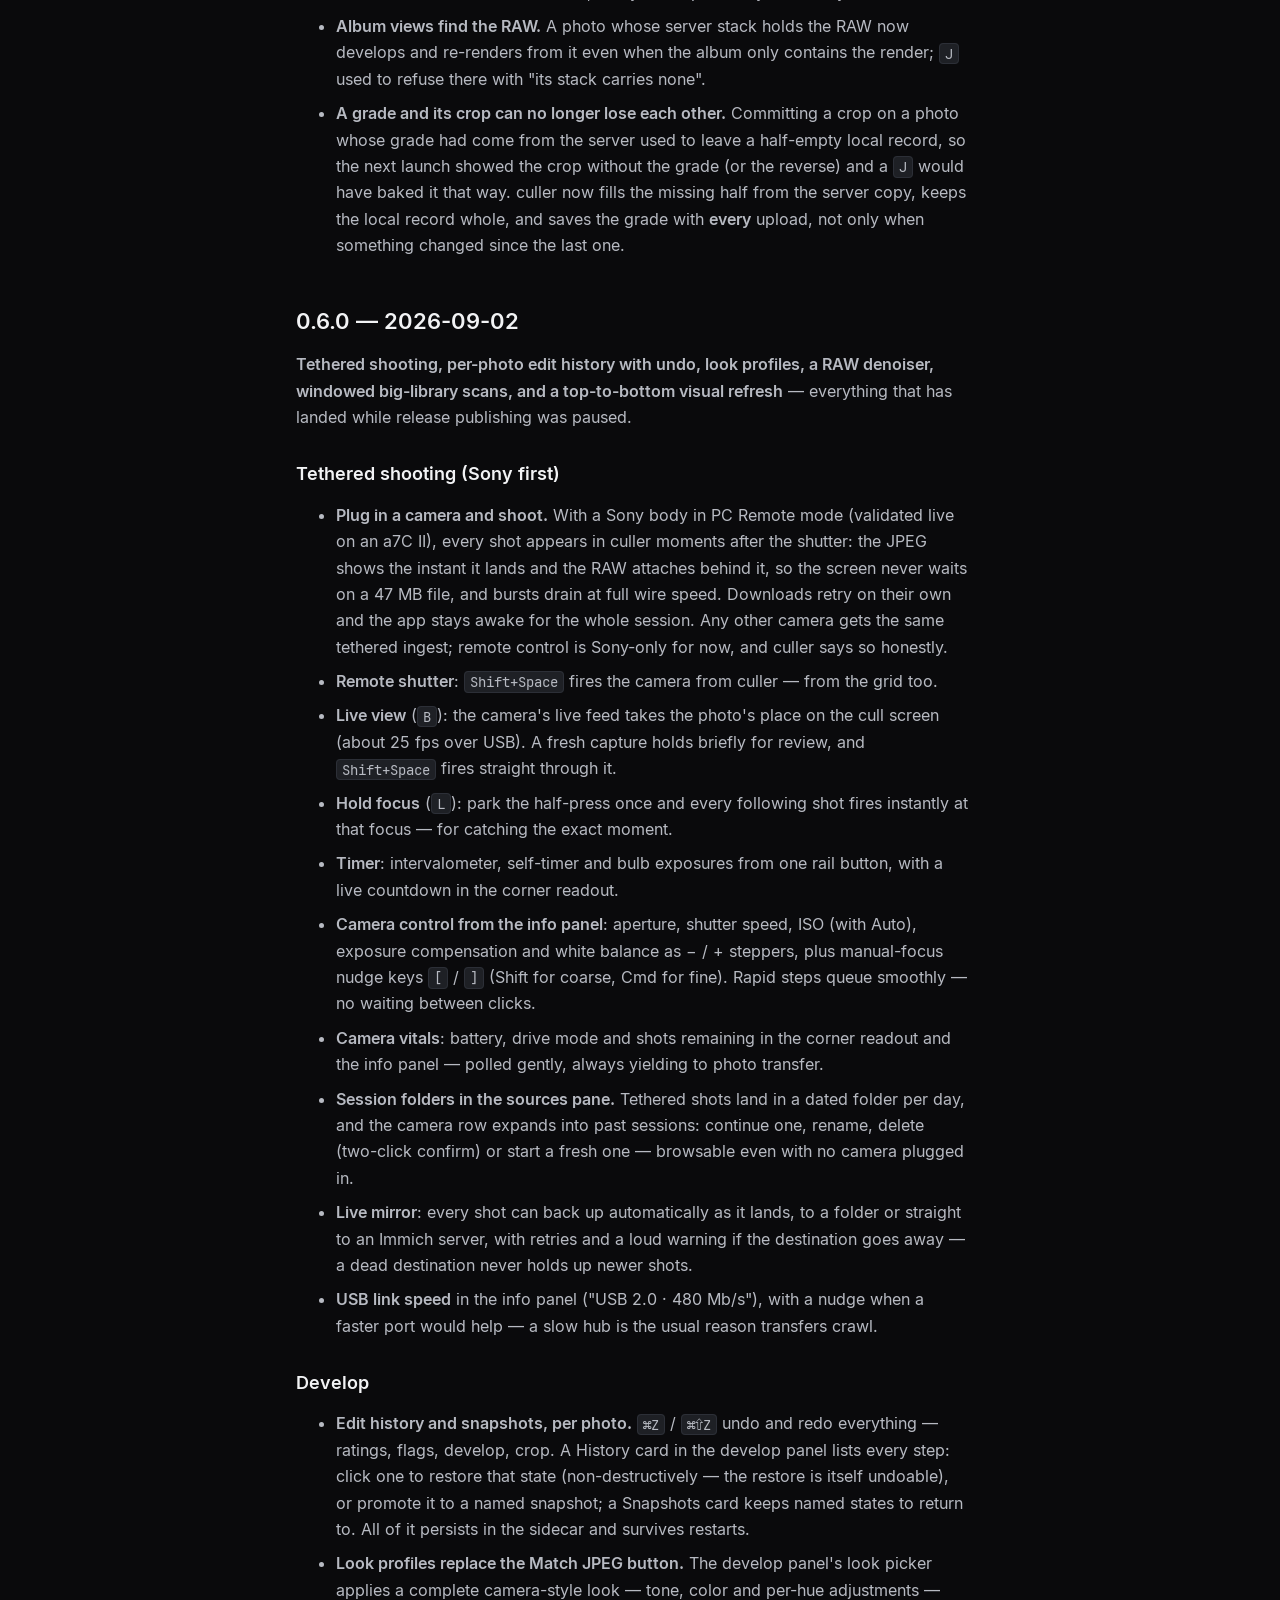
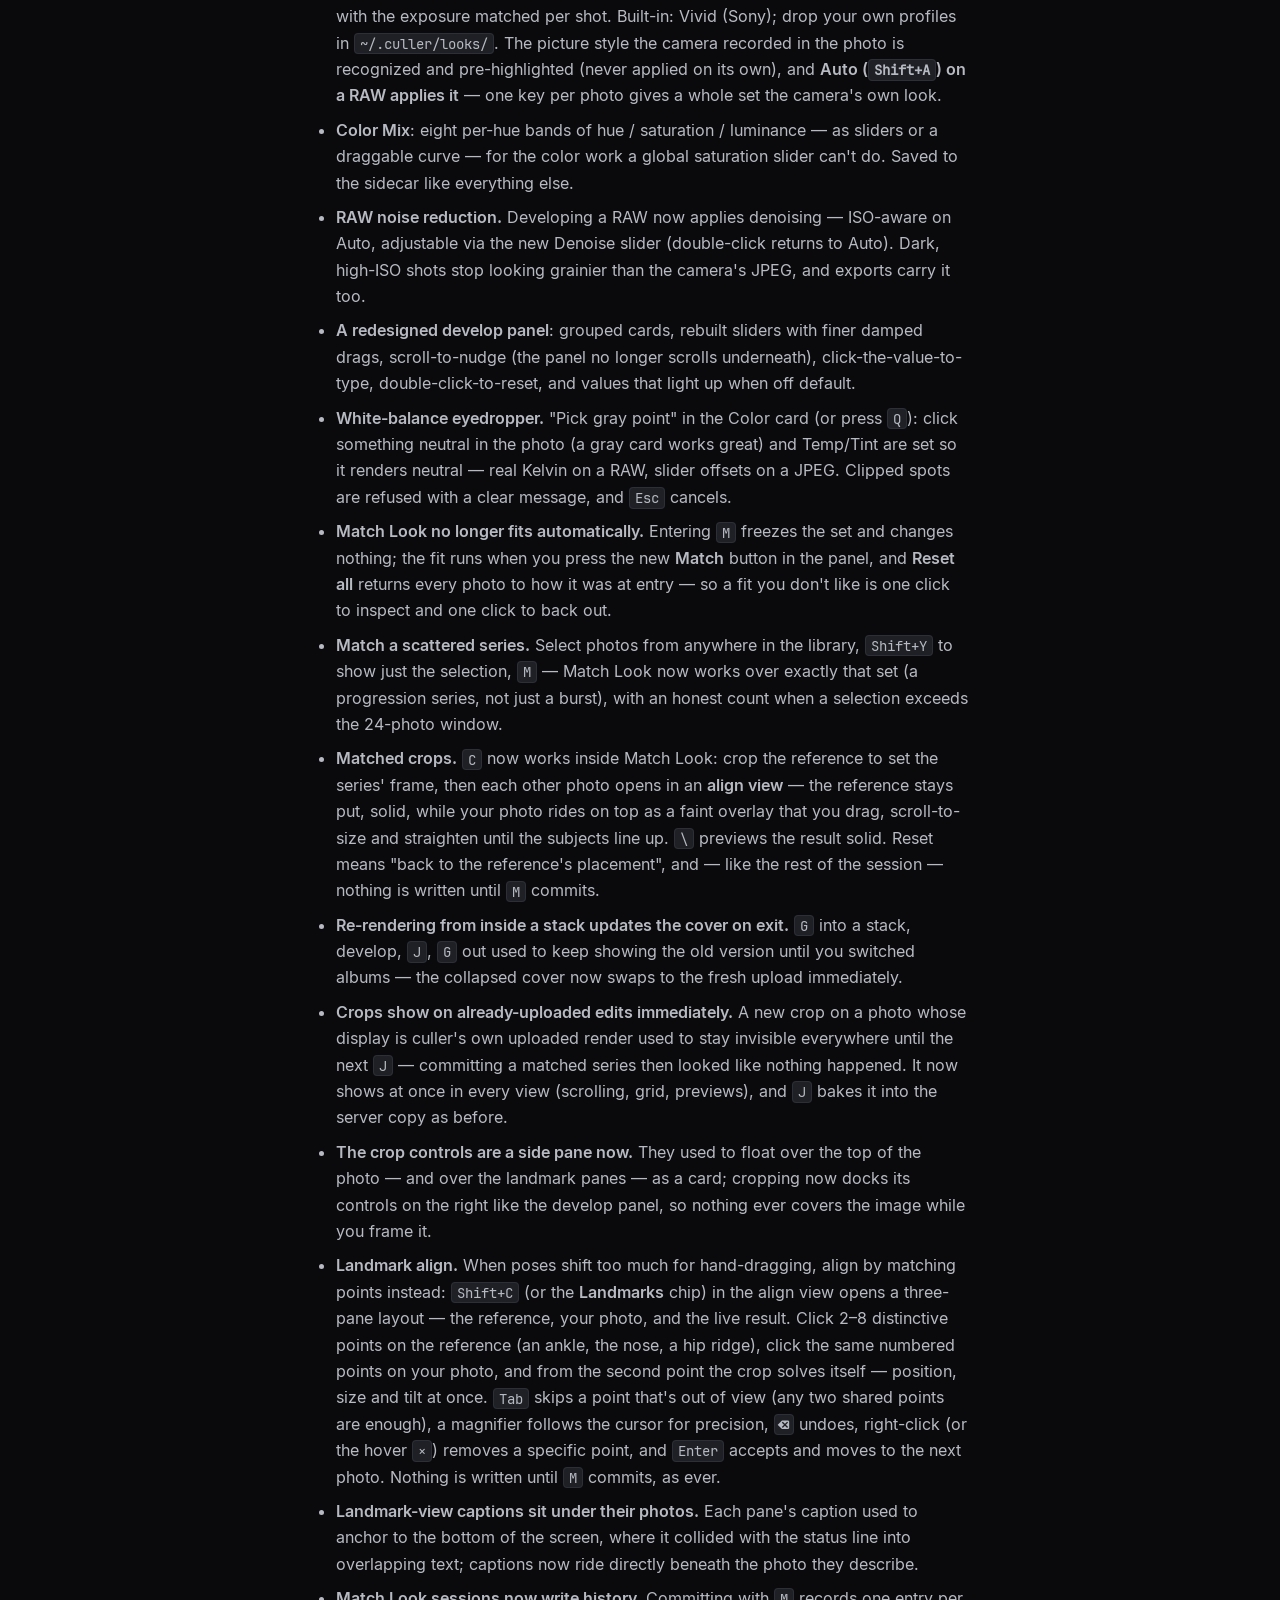
==== commit e4865699: "site: v0.9.0" ====
--- a/changelog/index.html
+++ b/changelog/index.html
@@ -22,14 +22,14 @@
   <nav class="nav-links">
     <a href="https://mertenssander.github.io/culler-releases/manual/">Manual</a>
     <a href="https://mertenssander.github.io/culler-releases/changelog/">Changelog</a>
-    <a class="btn btn--accent" href="https://mertenssander.github.io/culler-releases/#download">Download v0.8.0</a>
+    <a class="btn btn--accent" href="https://mertenssander.github.io/culler-releases/#download">Download v0.9.0</a>
   </nav>
   <details class="nav-menu">
     <summary aria-label="Menu">Menu</summary>
     <div class="nav-menu-panel">
       <a href="https://mertenssander.github.io/culler-releases/manual/">Manual</a>
       <a href="https://mertenssander.github.io/culler-releases/changelog/">Changelog</a>
-      <a href="https://mertenssander.github.io/culler-releases/#download">Download v0.8.0</a>
+      <a href="https://mertenssander.github.io/culler-releases/#download">Download v0.9.0</a>
     </div>
   </details>
 </header>
@@ -38,7 +38,289 @@
 <div class="docs docs--index">
   <article class="prose changelog">
     <h1>Changelog</h1>
-    <h2 id="0-8-0-2026-10-01">0.8.0 — 2026-10-01</h2>
+    <h2 id="0-9-0-2026-10-03">0.9.0 — 2026-10-03</h2>
+<h3 id="new">New</h3>
+<ul>
+<li><strong>The sources panel can stay open.</strong> Click the new pin at the top of
+the sources pane — or turn on <strong>Settings → Sources → Keep the sources
+panel open</strong> — and the pane stays docked beside the photos instead of
+closing every time you open a source. Switching folders no longer moves
+the photo sideways, a switch with the mouse is one click on a row, and
+switching from the Grid keeps the Grid. The keys stay with the photos
+until you press <code>S</code> (the row cursor and a light-blue edge show when
+they're in the pane); <code>Enter</code> opens a row and hands them back, <code>Esc</code>
+or <code>S</code> hand them back without opening anything. The pane steps aside
+by itself when the photo would get narrower than 560 px and in
+Compare, Survey, Match series, crop, sort mode and tethered sessions,
+and returns by itself. Off by default — nothing changes unless you
+pin. With the panel pinned, <strong>File → Sources…</strong> works in the Grid too
+and does what <code>S</code> does there: the keys move into the panel and the
+Grid stays (unpinned, the row stays greyed in the Grid). See the
+manual's Sources chapter.</li>
+<li><strong>Saved filters (<code>Cmd+F</code>).</strong> Filters you set up once and get back with
+two keys. A saved filter combines what the filter keys can't say on
+their own — "four stars or better, not rejected, not developed yet",
+"85 mm from the last week", "everything undecided from the last
+fortnight". Get the view roughly right, press <code>Cmd+F</code> then <code>N</code>: the
+editor opens filled in from what you're looking at; add a condition,
+name it, press <code>Enter</code>. From then on <code>Cmd+F</code> and a digit shows it, on
+any folder or server. Eight things to filter on: flag, rating, colour
+label, edited or not, captured in the last N days / weeks / months,
+focal length, lens, camera. It behaves like every other filter — a
+photo that stops matching leaves the view, so a "not edited" filter
+empties as you develop — and <code>F</code> returns to all photos. The list shows
+each filter's live count; the rail's Filter palette and the <code>⋯</code> menu
+reach it with the mouse. In the batch panel, <strong>This view (N)</strong> is now
+offered whenever a saved filter (or a pivot) is on, so a batch acts on
+exactly the photos you see. Filters are kept in
+<code>~/.culler/filters.json</code>.</li>
+<li><strong>Manage a server's albums from culler.</strong> Expand a server in the
+sources pane and a <strong>+ New album</strong> row leads its albums: <code>Enter</code>, type a
+name, <code>Enter</code> — the album is made on the server (a name that's empty or
+already taken is refused under the field). <code>R</code> on an album renames it,
+and <code>⌫</code> deletes an album you own that isn't shared: the row turns red
+and says what happens — the photos stay on the server, the album can't
+be brought back — and a second <code>⌫</code> deletes it (<code>Esc</code> stands it down).
+An album someone else owns shows their name after its own; <code>R</code> and <code>⌫</code>
+on it say whose it is instead of trying.</li>
+<li><strong><code>Shift+I</code> files a whole selection.</strong> With the photo you're on inside
+a selection, the album picker adds every selected photo in one go and
+says what the server did — "Filed 12 into 'Iceland' · 3 were already in
+it". Typing a name no album has offers <strong>+ New album '…'</strong> as the last
+row, so <code>Enter</code> on a partial match always files into the match; <code>Enter</code>
+on the new row makes the album with the photos in it. Inside an album,
+the picker's first row takes the photos back <strong>out</strong> of it (a
+selection asks once: "Space again removes 12 from …"), and they leave
+the view at once; a photo you can't remove — added to a shared album by
+someone else — stays, and the status line says so. The info panel's
+Albums section has an <strong>Add to album… ⇧I</strong> button.</li>
+<li><strong>Browse the open folder's subfolders from the sources pane.</strong> With a
+folder source open, <code>→</code> on its row (or its chevron) lists the folders
+inside it — three levels deep, each with its photo count. <code>Enter</code> on
+one culls just that folder and the folders below it, with a strip
+above the photo saying which; <code>Esc</code> brings the whole source back with
+the cursor where you left it, and the batch panel offers the folder as
+<strong>This view</strong>. The counts are live: sort photos out of an Inbox and its
+number drops. The list comes from the photos culler already scanned,
+so drawing it reads nothing on disk — a folder you haven't opened
+never expands, and a folder with no photos in it doesn't show.</li>
+<li><strong>Make and rename folders from the sources pane.</strong> Under the open
+folder — and under each folder you expand inside it — a <strong>+ New
+folder</strong> row makes a folder right there: <code>Enter</code>, type a name,
+<code>Enter</code>. <code>R</code> on a folder renames it on disk, then re-scans the source;
+if you were culling inside that folder you stay in it, on the same
+photo. A name that's empty, starts with a dot, or is already taken
+(in any mix of upper and lower case, where the disk ignores case) is
+refused under the field. A rename is also refused — saying why — for
+a folder that is a sort destination, a saved source, the export or
+tether folder, or holds one, and while a batch, a sort or a <code>J</code> is
+still running. <code>R</code> on the source's own row still renames its label in
+the list, never the folder.</li>
+<li><strong>Delete an empty folder from the sources pane.</strong> <code>⌫</code> on a folder under
+the open folder arms it ("press ⌫ again to delete this empty folder"),
+a second <code>⌫</code> deletes it — only when there is nothing at all inside,
+checked on disk at that moment. A folder with photos in it, or anything
+else (another file, a subfolder, a hidden file), is never deleted: the
+status line says what is inside ("'Inbox' isn't empty — 212 photos.
+Move or trash them first."). <code>Esc</code> or any other key stands the arm
+down. A folder you sort empty stays in the list, so you can delete it.</li>
+<li><strong>Match Look is now Match series, and it opens on aligning your
+photos.</strong> <code>M</code> still opens the session on the frozen set, but the panel
+beside the photos has two tabs. <strong>Align</strong> comes first: it says where
+the series stands ("6 points · 3 of 5 photos have them") and offers
+the next step as one button — and <code>Shift+C</code> now starts or continues
+the landmark walk straight from there, instead of needing <code>C</code> first.
+<strong>Look</strong> — one key away, <code>E</code> — is the tone-matching panel exactly as
+it was (Match, Reset all, the sliders). Under both tabs a line says
+what will be applied, next to <strong>Done</strong> (<code>M</code>) and <strong>Discard</strong> (<code>Esc</code>),
+so the whole job can be done with the mouse; the first <code>Esc</code> (or
+click) on a changed session turns Discard red and asks once before
+anything is thrown away. Aligning a series never touches its tone
+unless you open the Look tab and ask. Things that moved or changed
+name: <code>M</code>'s first screen is the Align tab (press <code>E</code> for the panel you
+knew); <code>E</code> and <code>L</code>/<code>Q</code> behave differently inside a session (<code>E</code>
+switches tabs, <code>L</code> and <code>Q</code> work on the Look tab); the photo's tag
+reads <code>[series]</code>; in a session's crop pass the button reads <strong>Back to
+series</strong> — and from the landmark view it now keeps the placement you
+just clicked instead of dropping it; an aligned photo's history entry
+reads "Aligned to" and the name of the photo it was aligned to.</li>
+<li><strong>"Edit landmarks" now edits them.</strong> Once every photo in a series is
+aligned, the Align tab's <strong>Edit landmarks</strong> button (and <code>Shift+C</code>)
+opens the reference's points again — drag one to move it, click to add
+one, right-click to remove one — where it used to only say that
+everything was aligned. The other photos keep their points (they're
+paired by number), so <code>Enter</code> afterwards visits only a photo that an
+edit left with fewer than two, and Done saves just what changed.</li>
+<li><strong>Moving a reference point re-aligns the series.</strong> After you edit the
+reference's landmark points, every photo whose crop is still exactly
+the one its landmarks gave it is re-aligned to the new points as soon
+as you're back at the series ("3 photos re-aligned to the edited
+landmarks") — <code>K</code> previews it, Done applies it, Discard takes it back.
+A photo whose crop you've adjusted by hand since keeps your crop ("1
+kept its hand-tuned crop"). Photos aligned before this version count
+as hand-tuned until you re-solve them once (<code>C</code>, <code>Shift+C</code>, <code>Enter</code>),
+because nothing recorded the crop their landmarks gave them.</li>
+<li><strong>Choose which tab Match series opens on.</strong> Settings → <strong>Match
+series</strong> → <strong>Match series opens on</strong>: <em>Align</em> (the default) or <em>Look</em>.
+Every session starts on that tab; <code>E</code> still switches inside a session,
+and the next one starts on your choice again.</li>
+<li><strong>Uploads show how long they have run and about how long is left.</strong>
+While a batch uploads to an Immich server, a line under the progress
+bar reads the elapsed time on the left ("1:50 elapsed") and an
+estimate on the right ("about 5 min left"). The estimate is worded
+coarsely on purpose, counts down, and corrects itself when the speed
+really changes — so it can go up. It stays blank for the first
+fifteen seconds, while a file has stopped moving and after Cancel,
+rather than show a number it can't stand behind. The corner pill's
+hover panel carries the same estimate; <strong>Save edits to server</strong> shows
+the elapsed time only. A batch that ran for ten seconds or more also
+says how long it took in its summary ("22 photos uploaded to prd in
+14 min").</li>
+<li><strong>Discard unsaved edits.</strong> Changed your mind about a server photo's
+edits? A <strong>Discard edits</strong> entry now appears whenever a photo has
+unsaved edits — a <strong>Discard</strong> button in the develop pane's title row,
+the <code>⋯</code> menu, and the DEVELOP / CROP tab palettes — and reverts the
+whole photo (grade, crop, alignment, snapshots) to the last state you
+saved to the server in one click, with <code>Cmd+Z</code> bringing the grade and
+crop back if you change your mind again. The apply panel adds
+a matching <strong>Discard unsaved edits</strong> batch action to revert a whole
+scope at once (skipping, and naming, any photo it hasn't yet checked
+against the server). A photo you never saved reverts to the original.</li>
+</ul>
+<h3 id="changed">Changed</h3>
+<ul>
+<li><strong><code>J</code> on a photo you've only cropped now keeps the camera's look.</strong> A
+photo with no grade — no develop slider moved; a crop on its own isn't
+a grade — exports (<code>J</code>, <code>Shift+J</code>, Export JPEG) and uploads to a server
+as its camera JPEG with your crop: the picture you saw while culling,
+instead of a flat render of the RAW. A photo you have graded still
+renders from the RAW, exactly as the develop panel shows it. When the
+bake isn't what's on screen — <code>J</code> with the develop panel showing the RAW
+of an ungraded photo, or re-rendering a server photo whose front is
+already a culler edit (which still comes from the RAW) — the status
+line says which file it used and why.</li>
+<li><strong>Landmark points alone no longer count as an unsaved server edit.</strong> On
+an Immich source, the reference of a series you placed points on but
+never cropped or graded no longer shows in the "N unsaved" count,
+<code>Shift+U</code>, Save edits or the reminder on quit — saving it would only
+upload a new copy of an untouched photo. Its points stay in culler's
+state on this computer and travel to the server the next time that
+photo is saved with <code>J</code> for a crop or a grade.</li>
+<li><strong>Album changes on a server now report what the server actually
+did.</strong> Putting a photo into an album or taking it out (<code>Shift+I</code>),
+uploading into an album, and <code>J</code> on a photo that lives in albums all
+used to treat any answer from the server as success. They now read the
+server's verdict per photo: a photo it refuses (someone else's photo
+in a shared album, for example) flips back in the album picker with
+"no permission", a photo that was in the album already reads "already
+in … — nothing added", and the upload summary counts the real adds —
+"· 2 added to 'Iceland', 1 already in it", or "· already in 'Iceland'"
+on a re-run — instead of always saying "added to".</li>
+<li><strong>A server key that lacks an album permission is told which one.</strong>
+The message now reads "the API key lacks the albumAsset.delete
+permission — add it to the key in Immich" instead of "check the API
+key", and an album that was deleted in the meantime reads "that album
+no longer exists, or you don't have access to it" instead of "server
+returned 400". The manual's key-permission table now lists the album
+permissions, including the one for taking a photo out of an album that
+it was missing.</li>
+<li><strong>Album lists stay in step.</strong> The sources pane, the Upload card and
+the album picker (<code>Shift+I</code>) each kept their own copy of a server's
+album list, and the picker's was fetched once per session. They now
+share one list that refreshes whenever culler changes an album: put a
+photo into an album and its count follows everywhere, with nothing to
+close or reopen.</li>
+<li><strong>A kept-open sources panel shows album changes made elsewhere.</strong>
+When the keys come back to a pinned pane, or the window regains focus,
+the expanded servers' album lists refresh — an album made, renamed or
+deleted in the server's web app shows without a restart, and an open
+album renamed there takes its new name.</li>
+<li><strong>Trash inside an album says it acts on the server.</strong> In an album
+view, choosing Delete to trash in the batch panel now reads "Trash
+deletes from the server, not just this album — ⇧I takes photos out of
+an album."</li>
+<li><strong>A source that finishes loading while the Grid is open now lands in
+the Grid</strong> instead of waiting until you leave it. Before, pressing
+<code>K</code> while a server was still loading kept its final sort order and a
+large library's month list back until you left the Grid, and the scan
+warning's Retry sat on "Scanning…" there.</li>
+<li><strong>A source keeps its place when you only pass through it.</strong> Opening a
+source and moving on to another before it had finished loading made it
+forget the photo and filter you had left it on. It now remembers them
+until you have actually been there again.</li>
+</ul>
+<h3 id="fixed">Fixed</h3>
+<ul>
+<li><strong>Switching source while a <code>J</code> is still uploading no longer puts the
+result in the wrong place.</strong> A <code>J</code> (or "Save edits to server") that
+finished after you had opened another source could mark a photo of the
+source now on screen as the uploaded edit, and left the server you
+saved to still counting that photo as unsaved. The save now lands on
+the source it was started from, whatever is open when it finishes —
+including when you refresh that same source while it uploads.</li>
+<li><strong>Fixed:</strong> opening Match series with the cursor on a photo that was already
+aligned to another photo, and leaving again, erased that photo's stored
+landmark points. A session that never touched a photo's landmarks now
+writes nothing for it.</li>
+<li><strong>Fixed:</strong> holding <code>Esc</code> a moment too long inside a series session could back
+out of the landmark view, out of the crop pass, arm the discard and
+confirm it — throwing away the whole session from one press. Every
+<code>Esc</code> there now acts once per press, however long the key is held; the
+same goes for <code>M</code> (a held <code>M</code> no longer enters and immediately commits,
+or commits and re-enters) and for <code>Enter</code> in the landmark walk (a held
+<code>Enter</code> no longer accepts photo after photo). <code>Esc</code> on a value you are
+typing now only reverts that value; before, the same press also left
+the session or closed the crop pass.</li>
+<li><strong>Fixed:</strong> in the landmark walk, <code>Tab</code> (skip a point) could leave the
+keyboard stuck until the next mouse click: a second <code>Tab</code> did nothing,
+and <code>Enter</code> jumped to another photo instead of accepting the one you
+were on. Skipping the last point and pressing <code>Enter</code> now accepts, as
+the walk always said it would.</li>
+<li><strong>Fixed:</strong> pressing <code>R</code> (re-anchor) in a series session silently
+dropped the landmark points placed in that session — the reference's
+and every accepted photo's — so the following <code>M</code> saved the aligned
+crops with no points behind them. <code>R</code> is now refused while the session
+holds landmark work it would drop, and says how to keep it ("can't
+re-anchor — it would drop the landmark work on 2 photos · M commits it
+first"). Hand-aligned crops are unaffected and never block it.</li>
+<li><strong>Fixed:</strong> <code>Esc</code> left a series session at once, with no "press Esc
+again", when the only thing you had changed was one photo's accepted
+landmark points (its crop came out the same). Those points are work
+<code>M</code> would have kept, so <code>Esc</code> now arms over them like any other
+aligned photo.</li>
+<li><strong>Fixed:</strong> leaving a series with <code>M</code> said "committed — 0 photos
+updated" both when there was nothing to write and when it had written
+landmark points only. <strong>Done</strong> now says what it saved ("series done —
+6 landmarks and 2 photos aligned"), says "series closed — nothing
+changed" when there was nothing, and a discard names what it threw
+away.</li>
+<li><strong>Fixed:</strong> the diagnostic log said <code>cancel: 0 develop + 0 crop writes</code>
+for every cancelled series session, whatever it threw away. A
+cancel now logs what it reverted — how many photos' tone and crop, how
+many photos' landmark points — and names each photo.</li>
+<li><strong>Paste no longer slips past a series' Done.</strong> In a Match series
+session the Look tab's footer used to offer Copy and Paste, and a
+click on Paste wrote the photo's develop and crop to disk at once —
+even though nothing in a series is meant to be written until Done.
+Copy and Paste are gone from that footer, and <code>Shift+V</code> in a session
+now says why it does nothing; outside a session they work as before.</li>
+<li><strong>An album that can't be opened no longer marks its server as
+failing.</strong> Opening an album that was deleted on the server used to
+turn the whole server's row to "Server error" until the next
+successful scan. The status line now says the album is gone, the row
+drops out of the list, and the server's row is left alone.</li>
+<li><strong>"MB left" during an upload no longer jumps back up</strong> when a photo's
+RAW starts after its JPEG, and a photo that failed no longer leaves
+its unsent bytes in the count for the rest of the batch.</li>
+<li><strong>The upload speed graph's "up to N MB/s" caption no longer flickers</strong>
+up and back down for a moment when a five-second bar completes.</li>
+<li><strong>Fixed:</strong> in the sources pane, a stray <code>Shift+Tab</code> could move keyboard
+focus onto a row, after which the arrow keys did nothing and <code>Enter</code>
+opened the wrong source.</li>
+<li><strong>Fixed:</strong> in the develop pane, the Auto button's label no longer
+collides with its <code>Shift+A</code> keycap when the look picker is on the row.</li>
+</ul>
+<h2 id="0-8-0-2026-10-01">0.8.0 — 2026-10-01</h2>
 <ul>
 <li>
 <p><strong>Albums no longer show every photo twice.</strong> Uploading to an Immich
@@ -828,7 +1110,7 @@
 
 </main>
 <footer class="footer">
-  <span>© Sander Mertens · culler v0.8.0</span>
+  <span>© Sander Mertens · culler v0.9.0</span>
   <a href="https://github.com/mertenssander/culler-releases/releases">All releases</a>
   <a href="https://mertenssander.github.io/culler-releases/manual/">Manual</a>
 </footer>
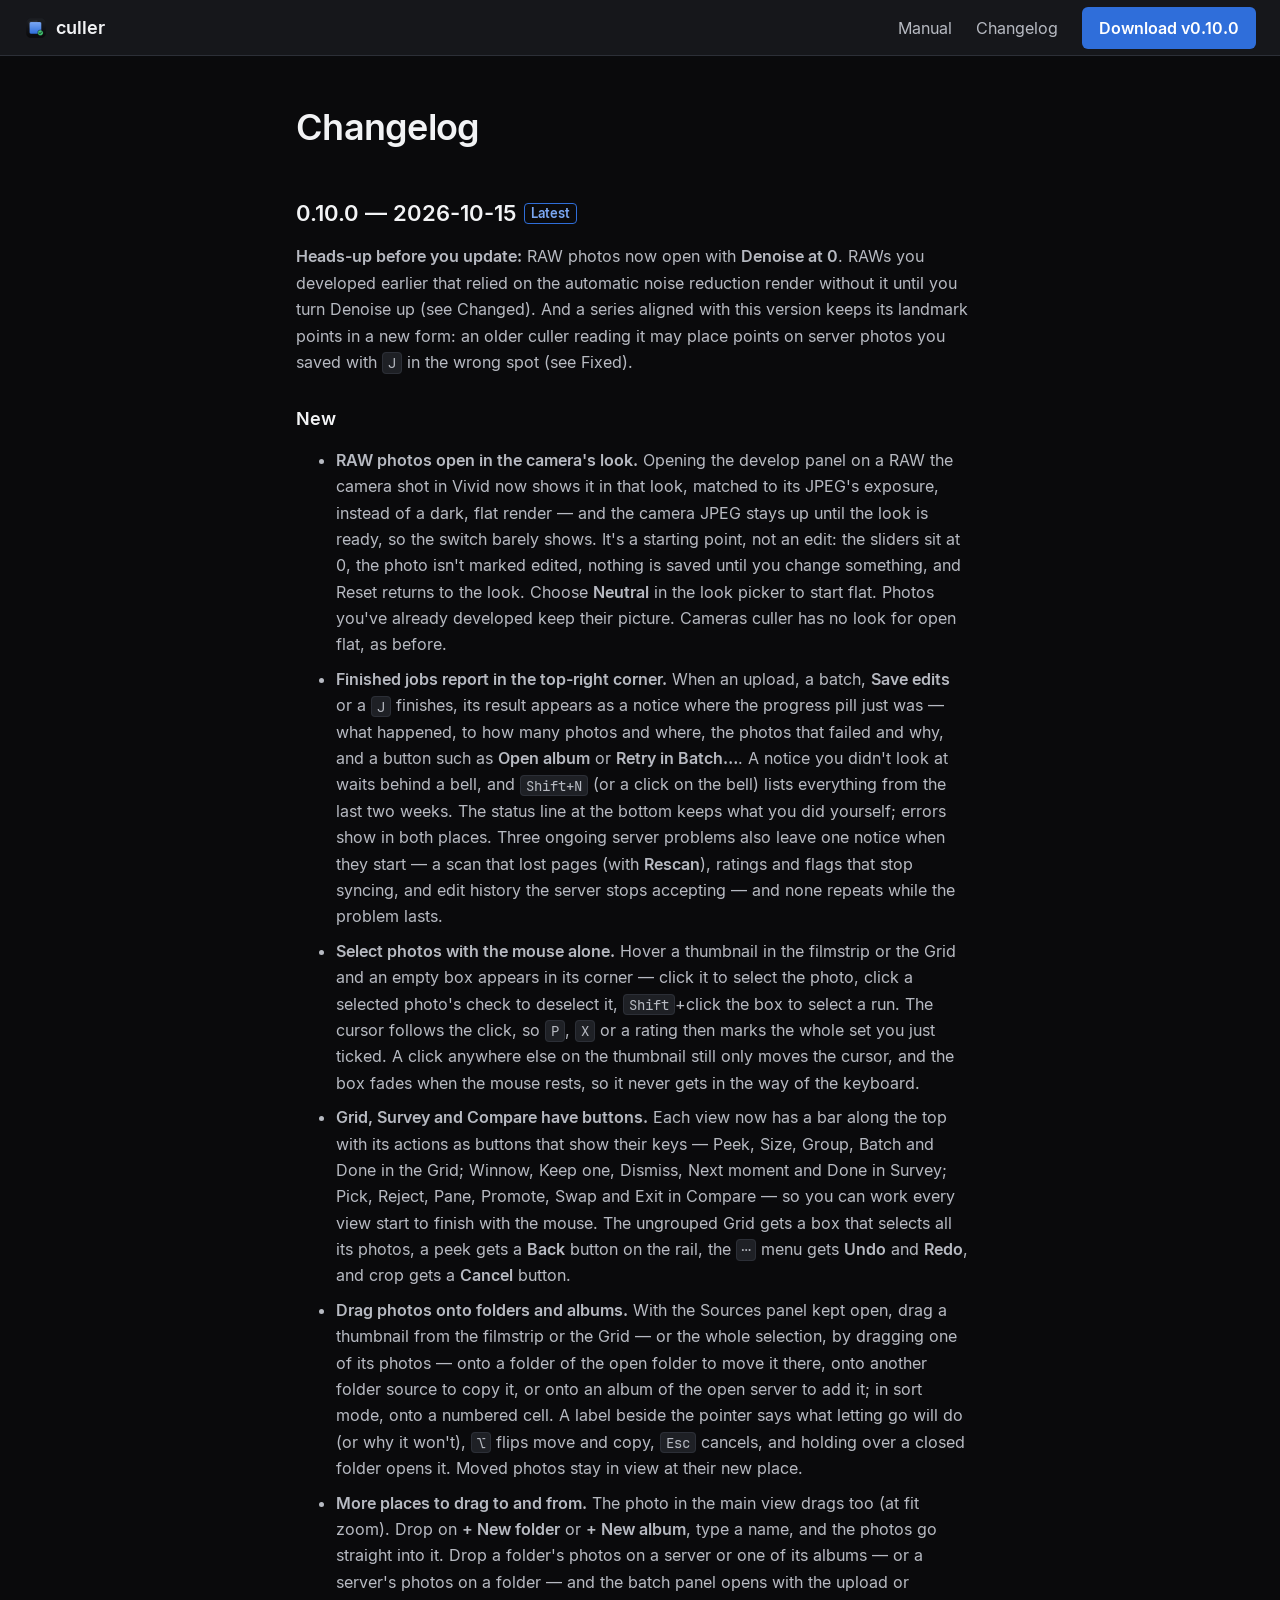
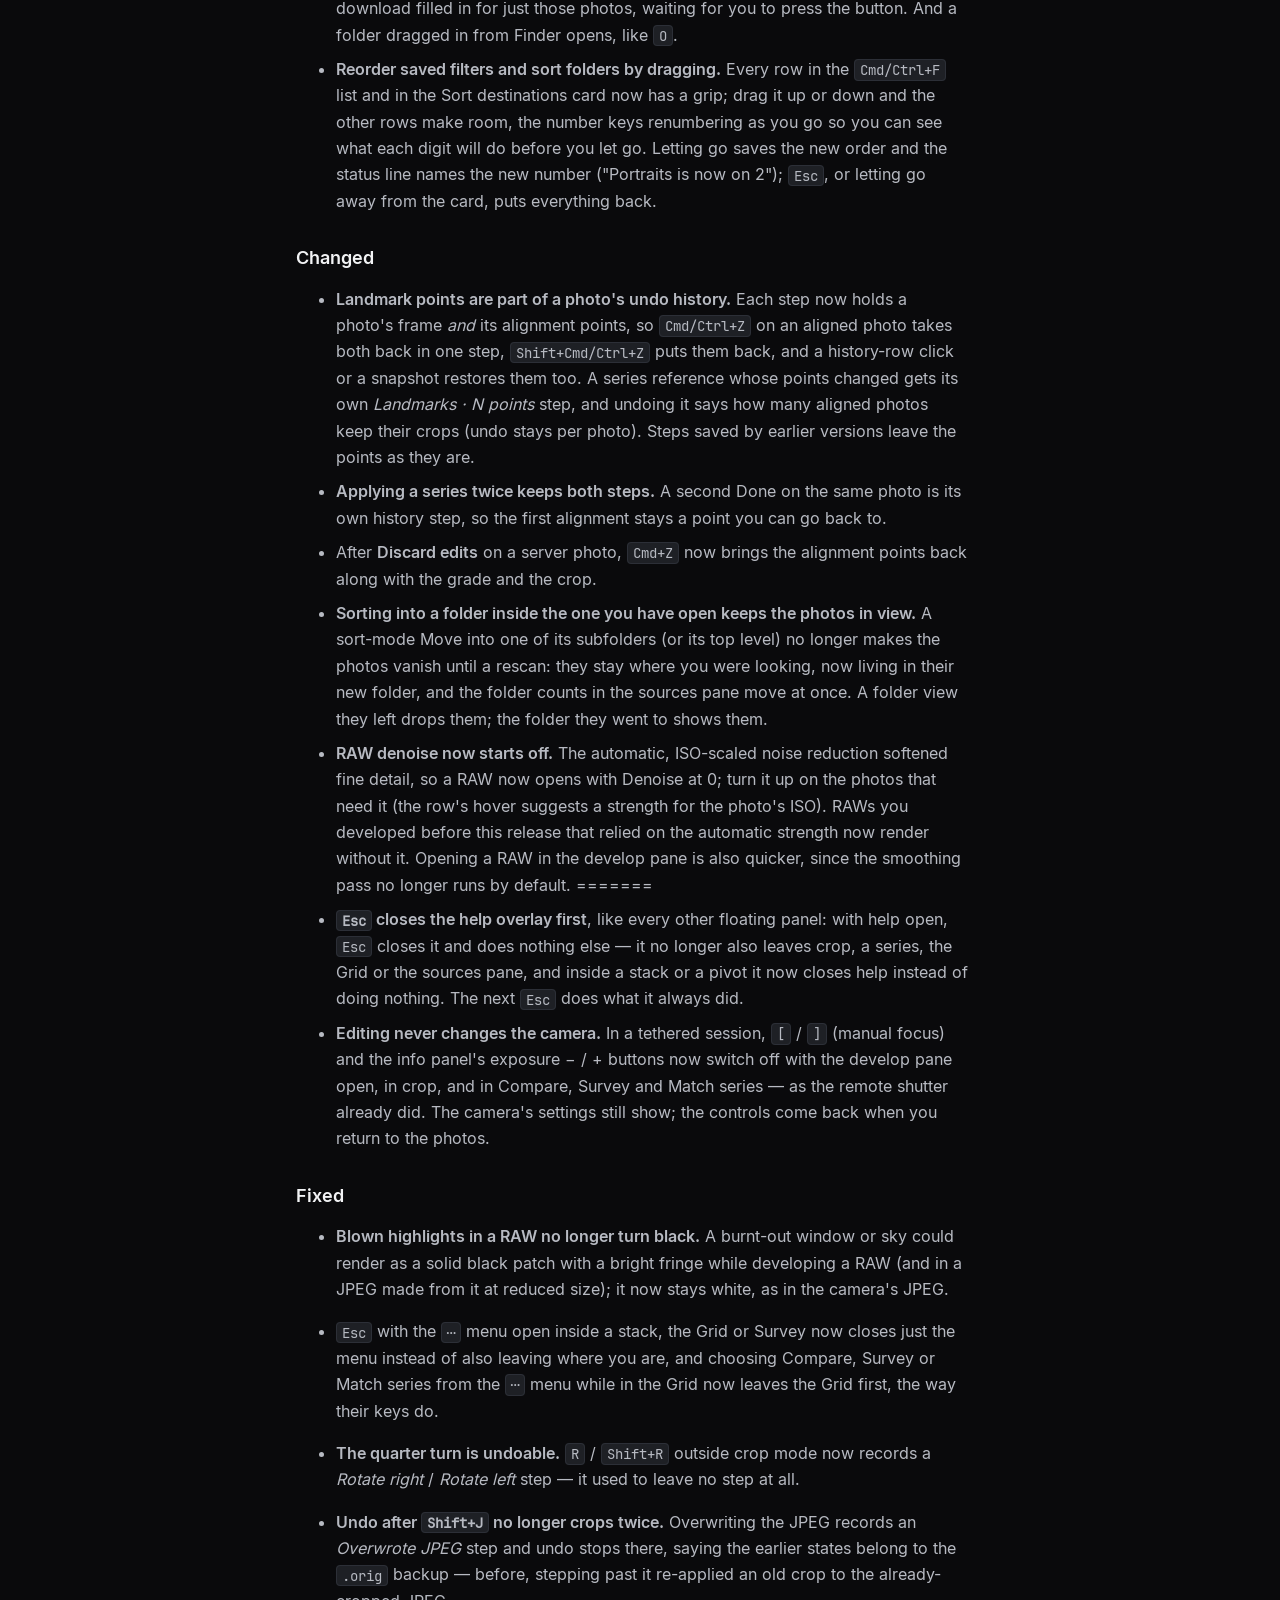
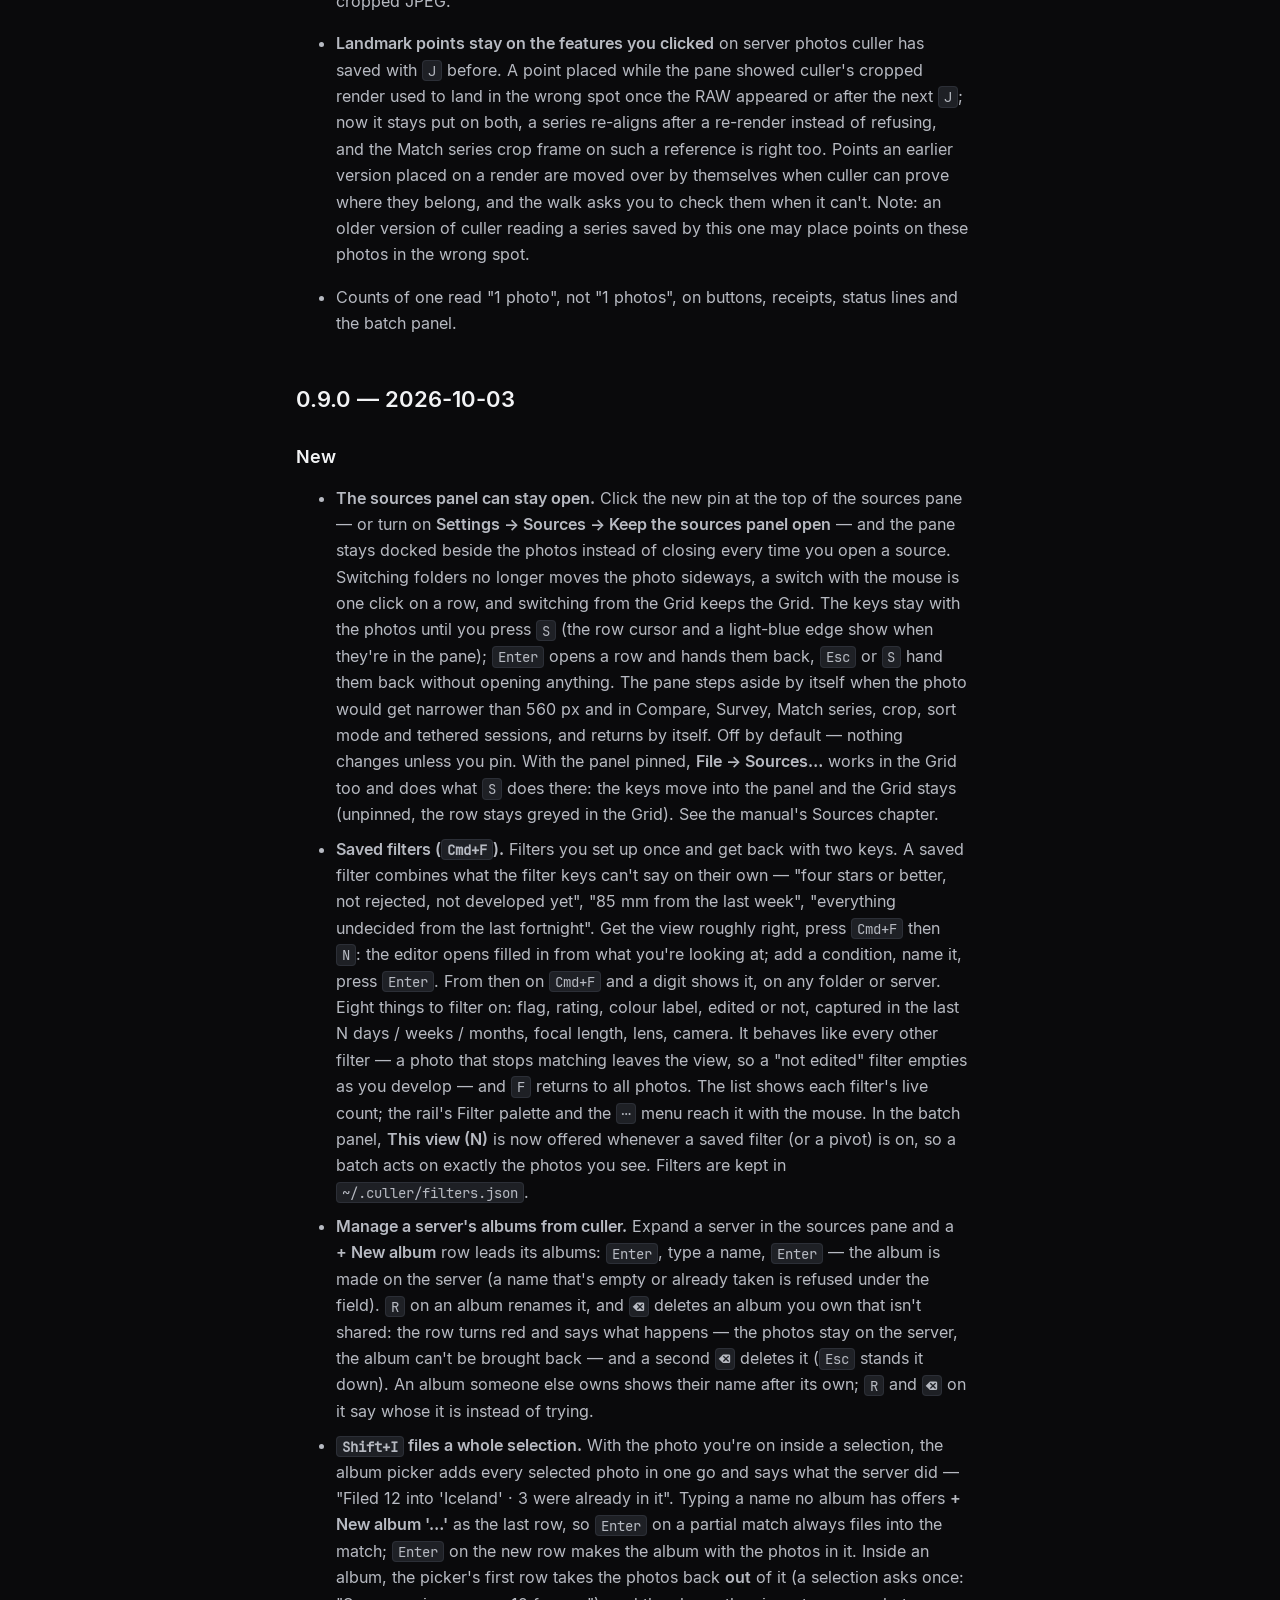
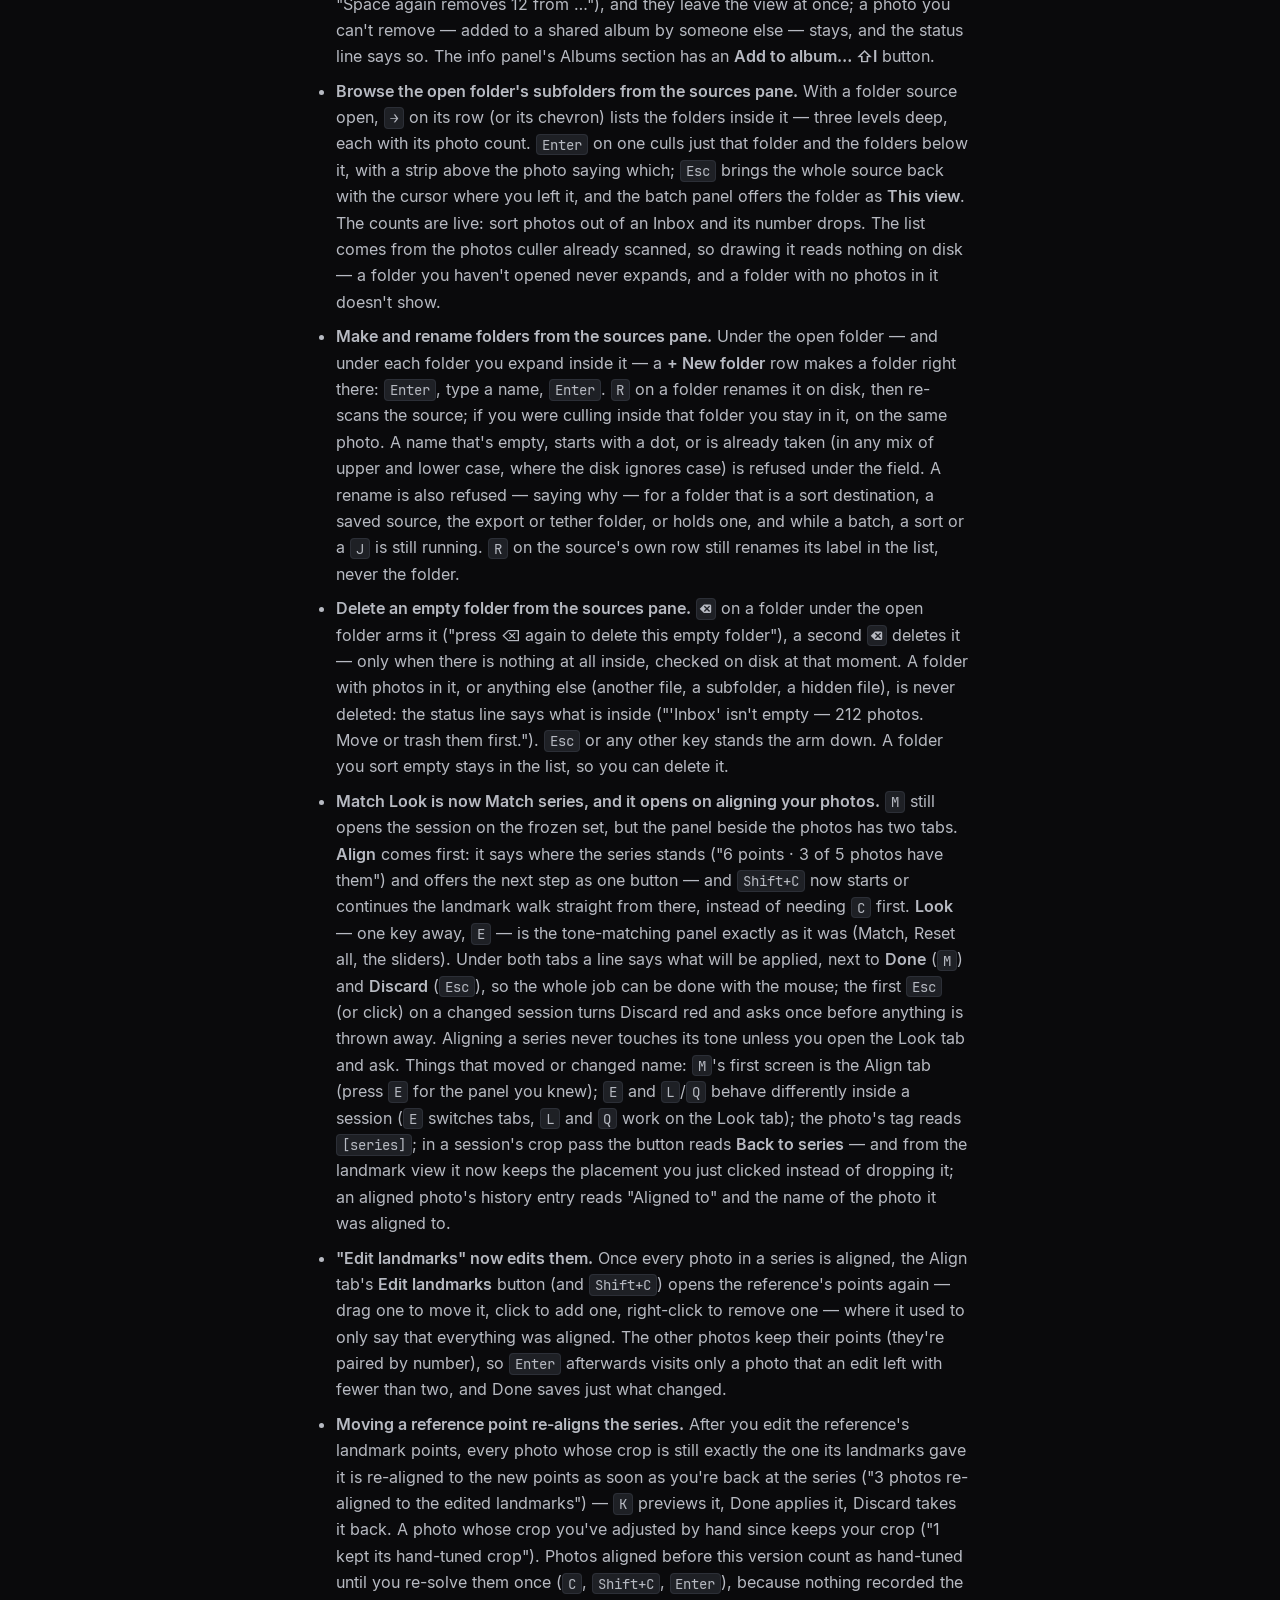
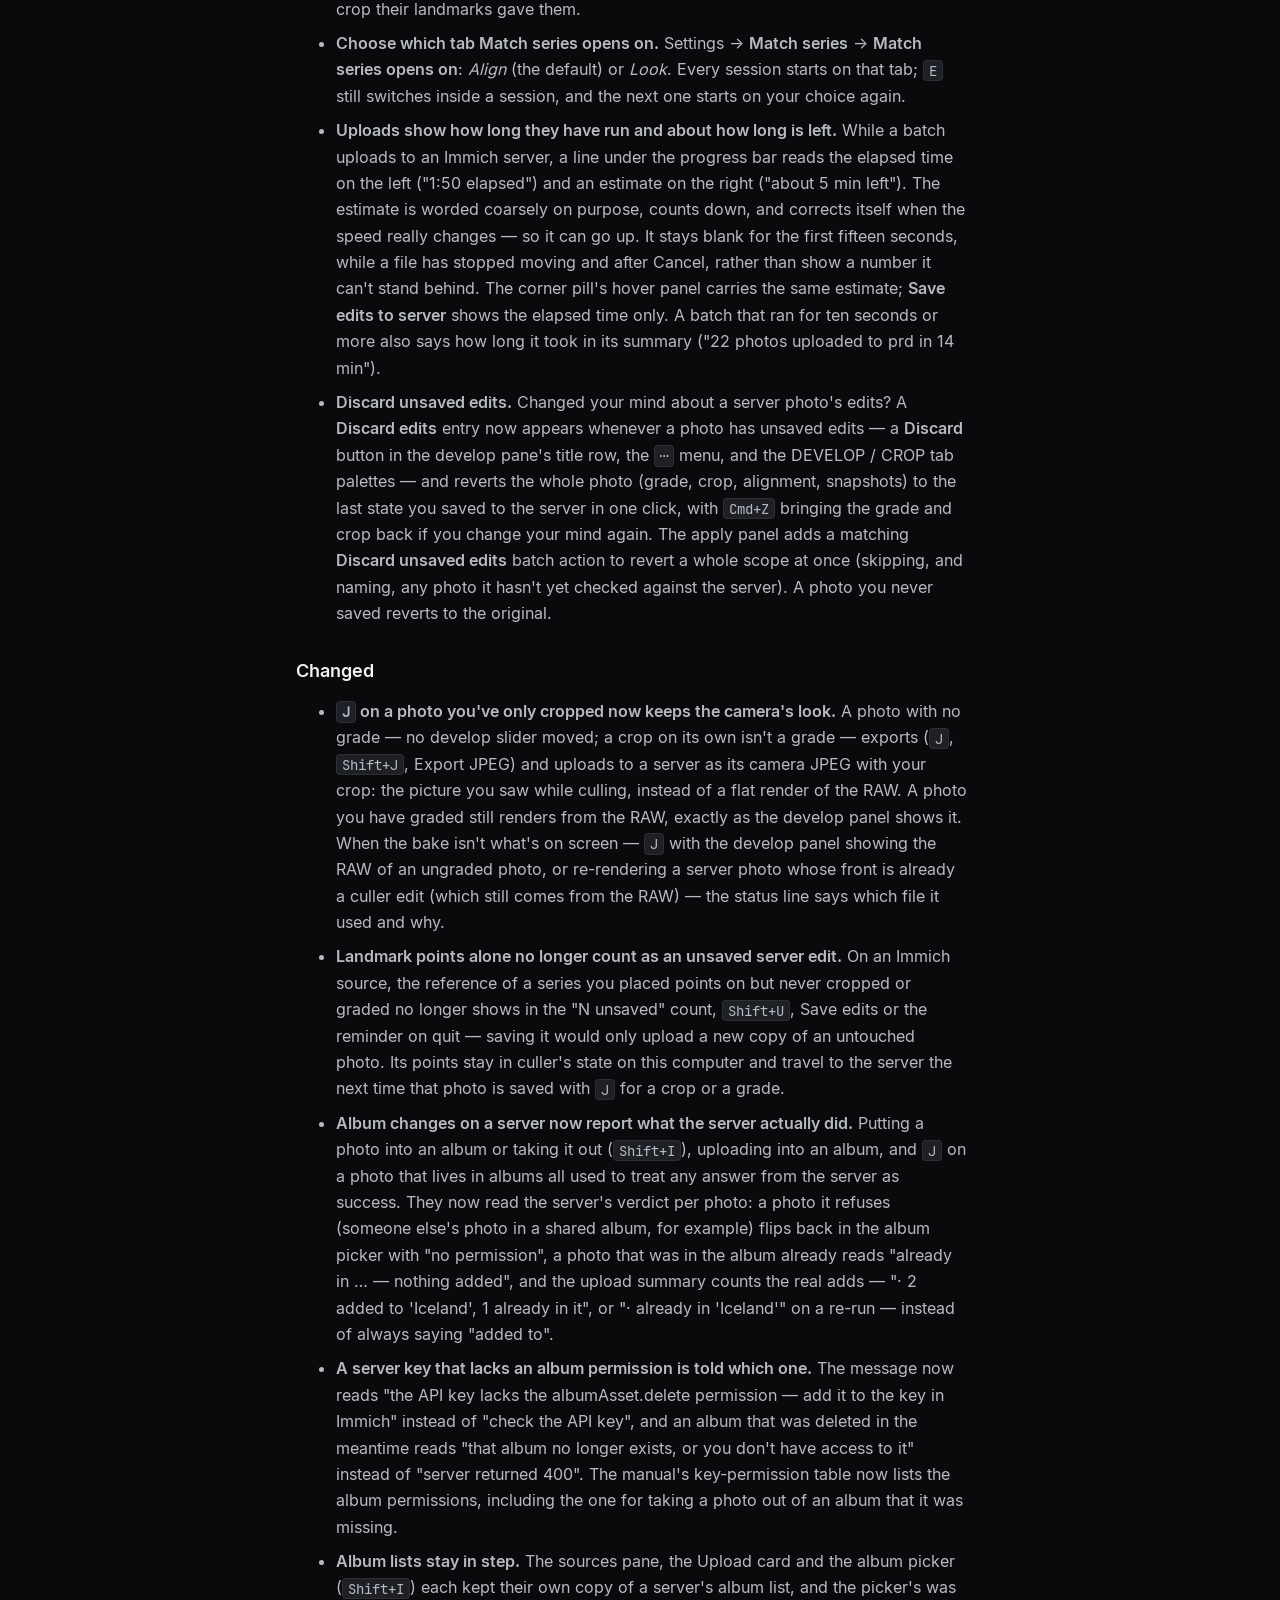
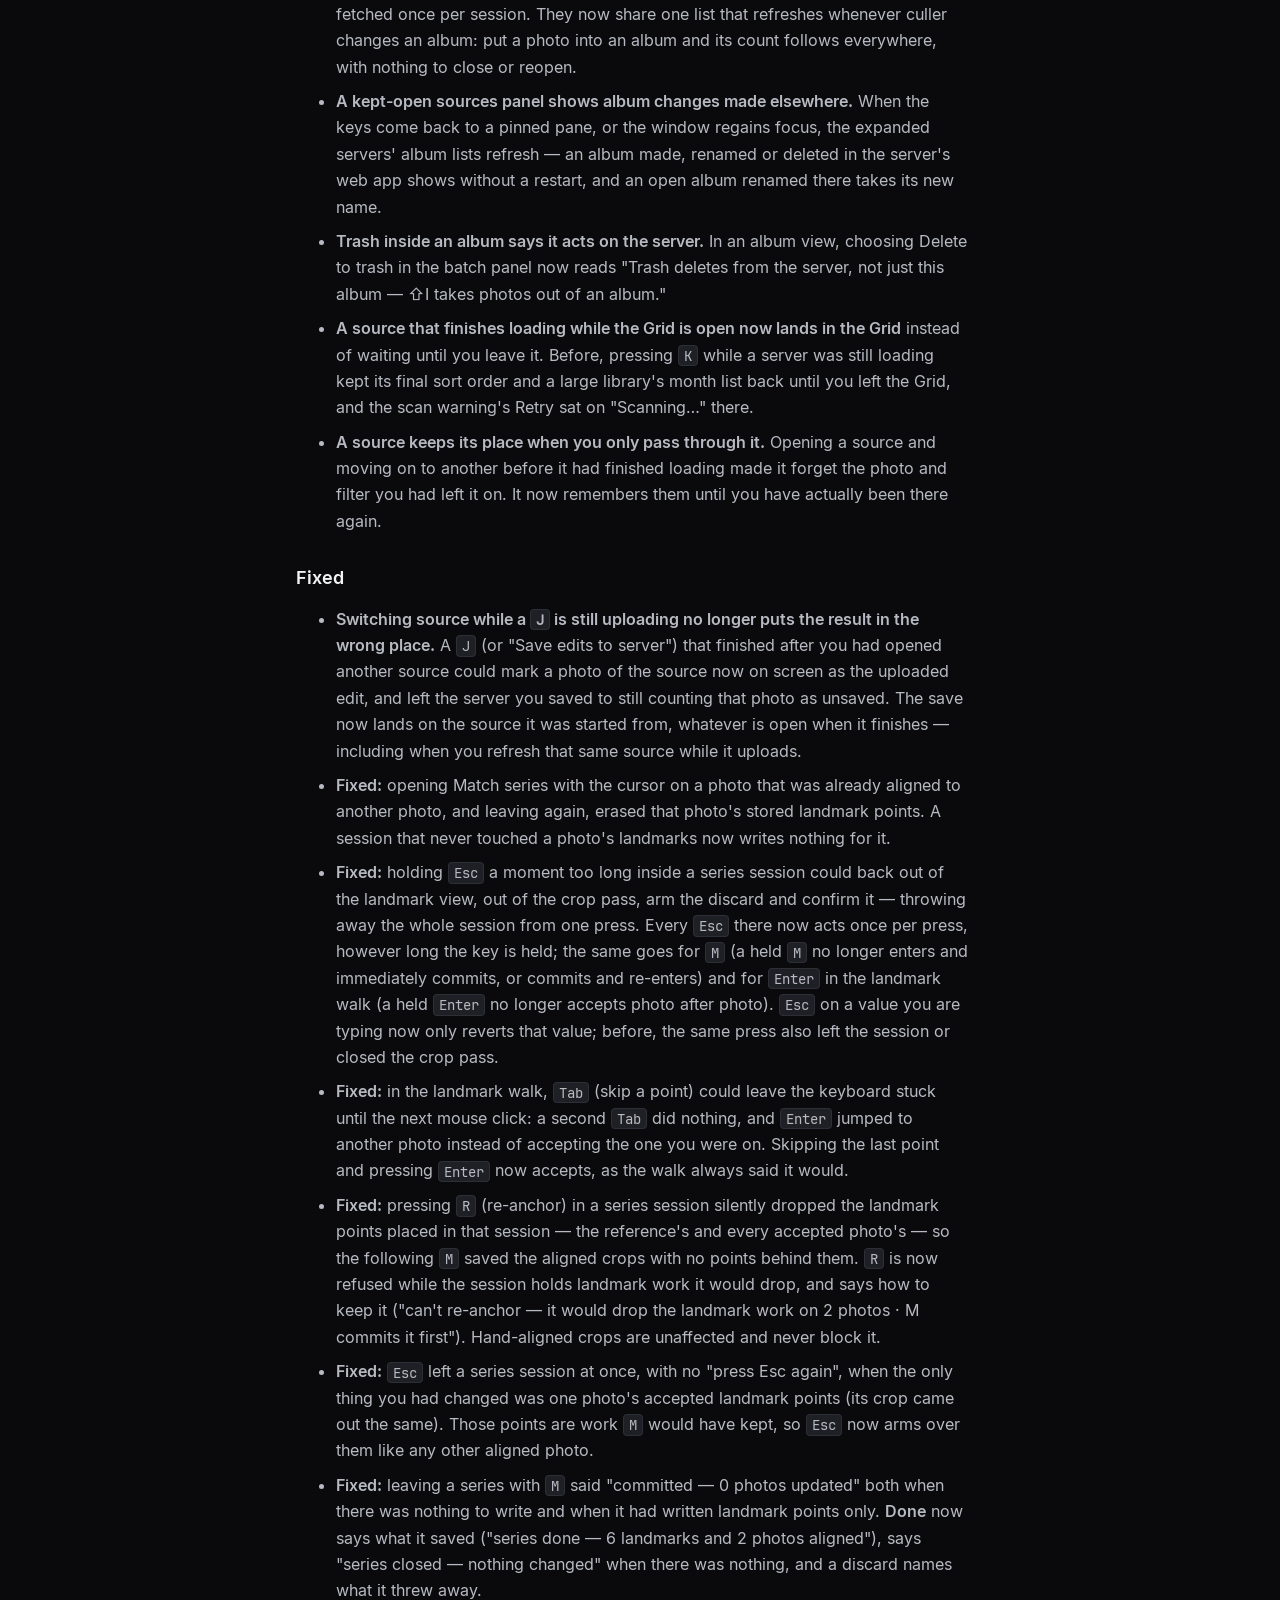
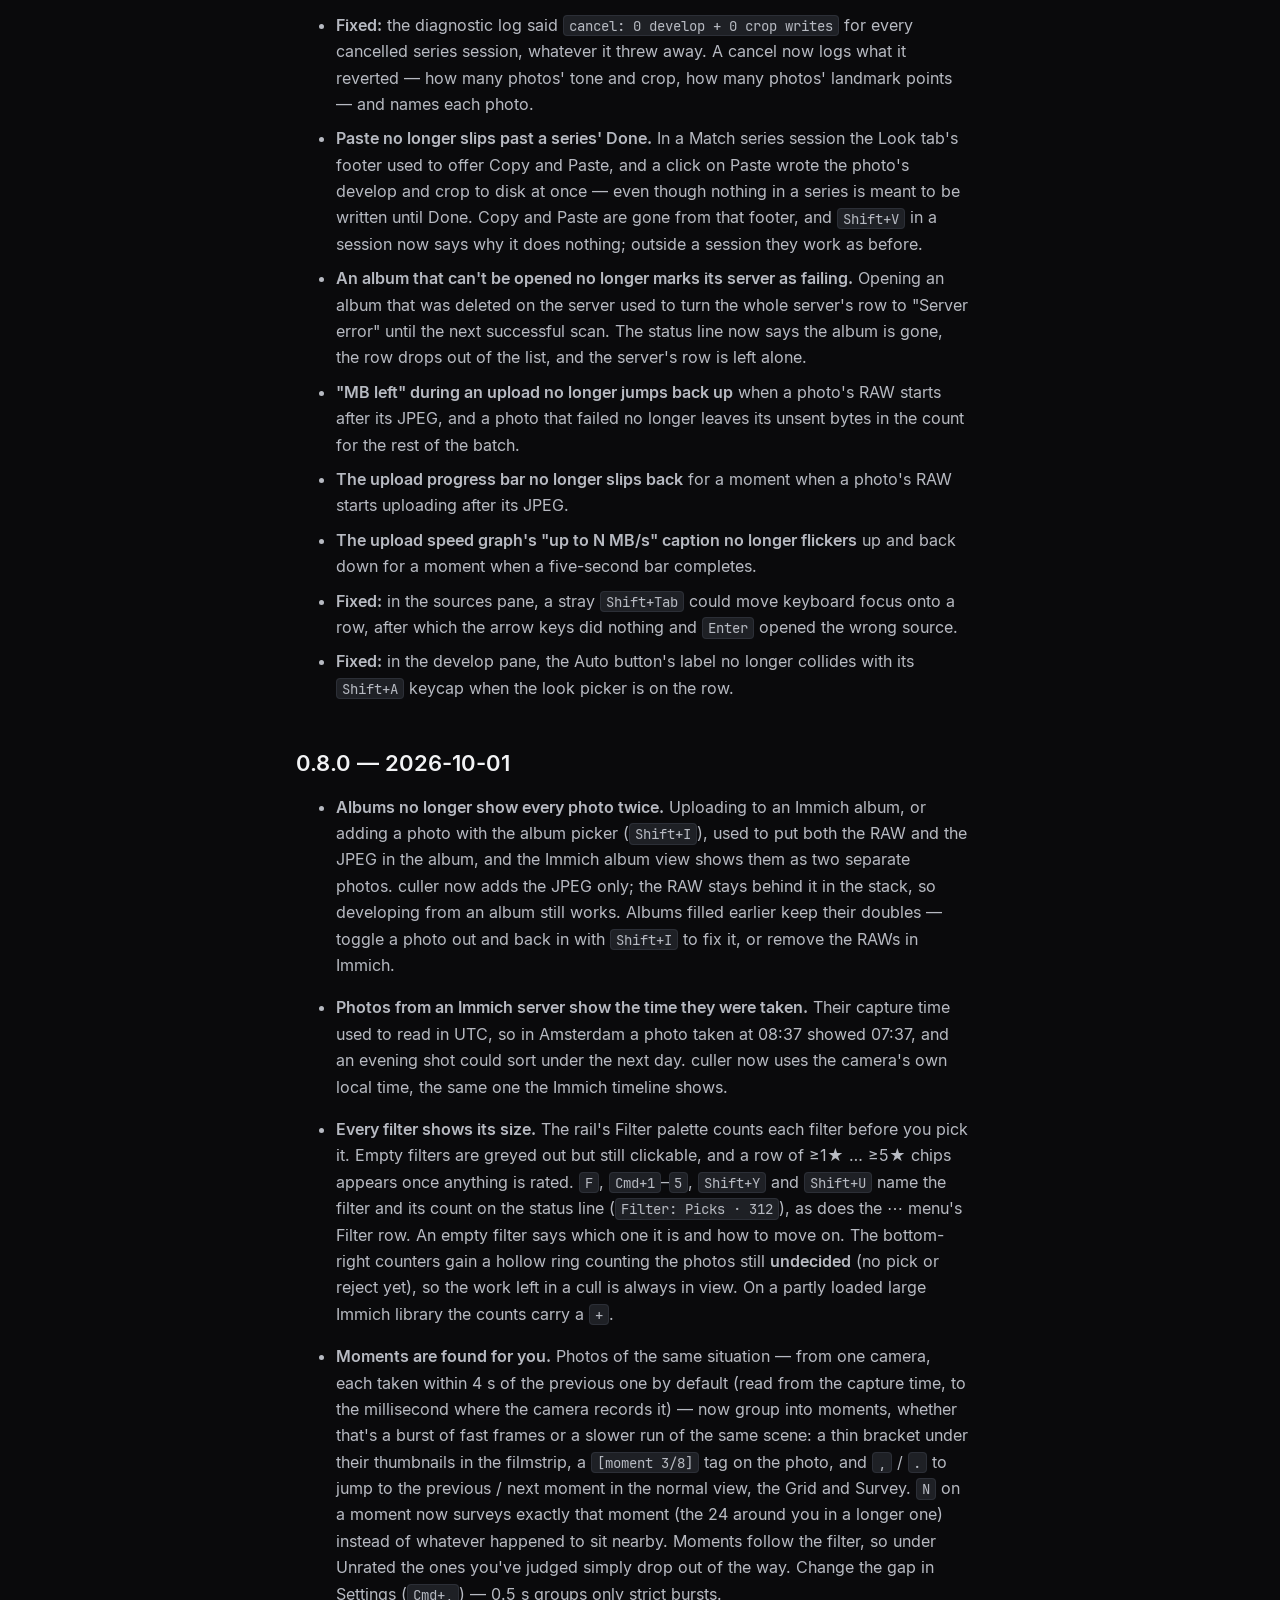
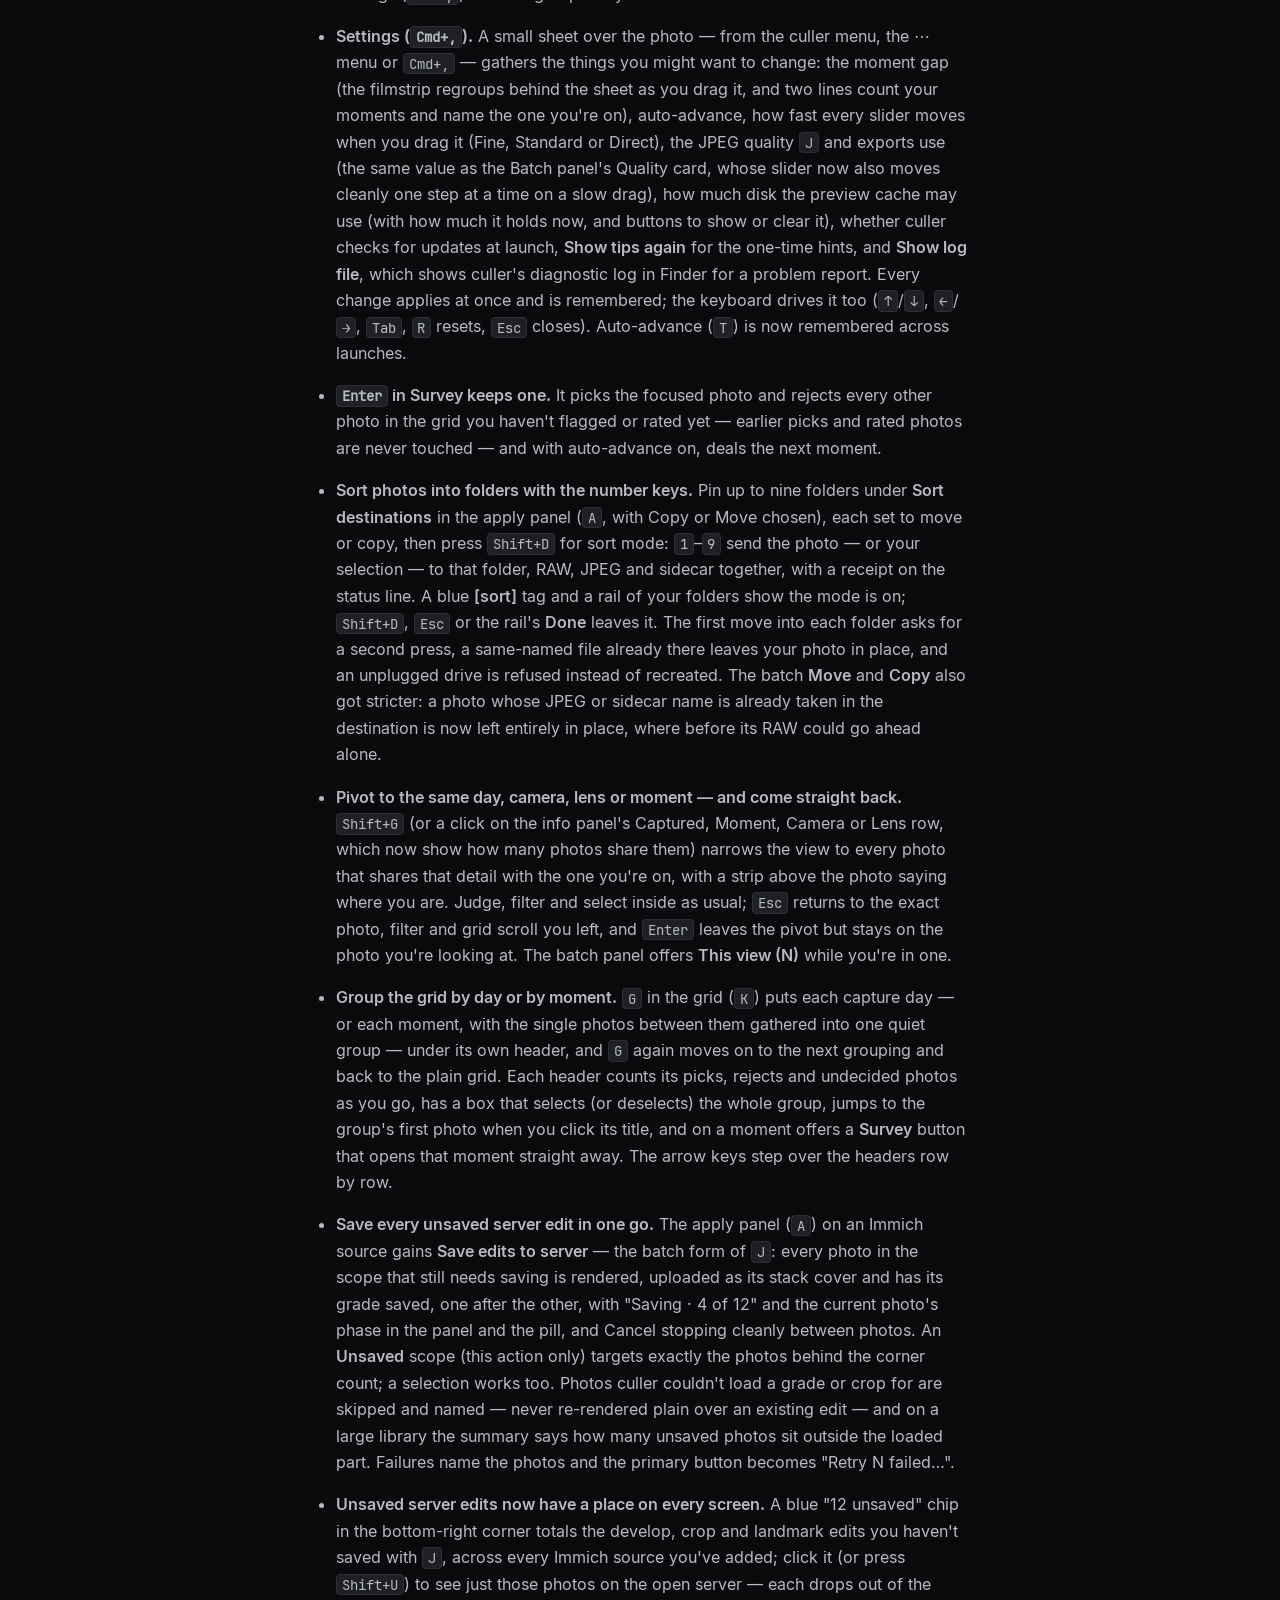
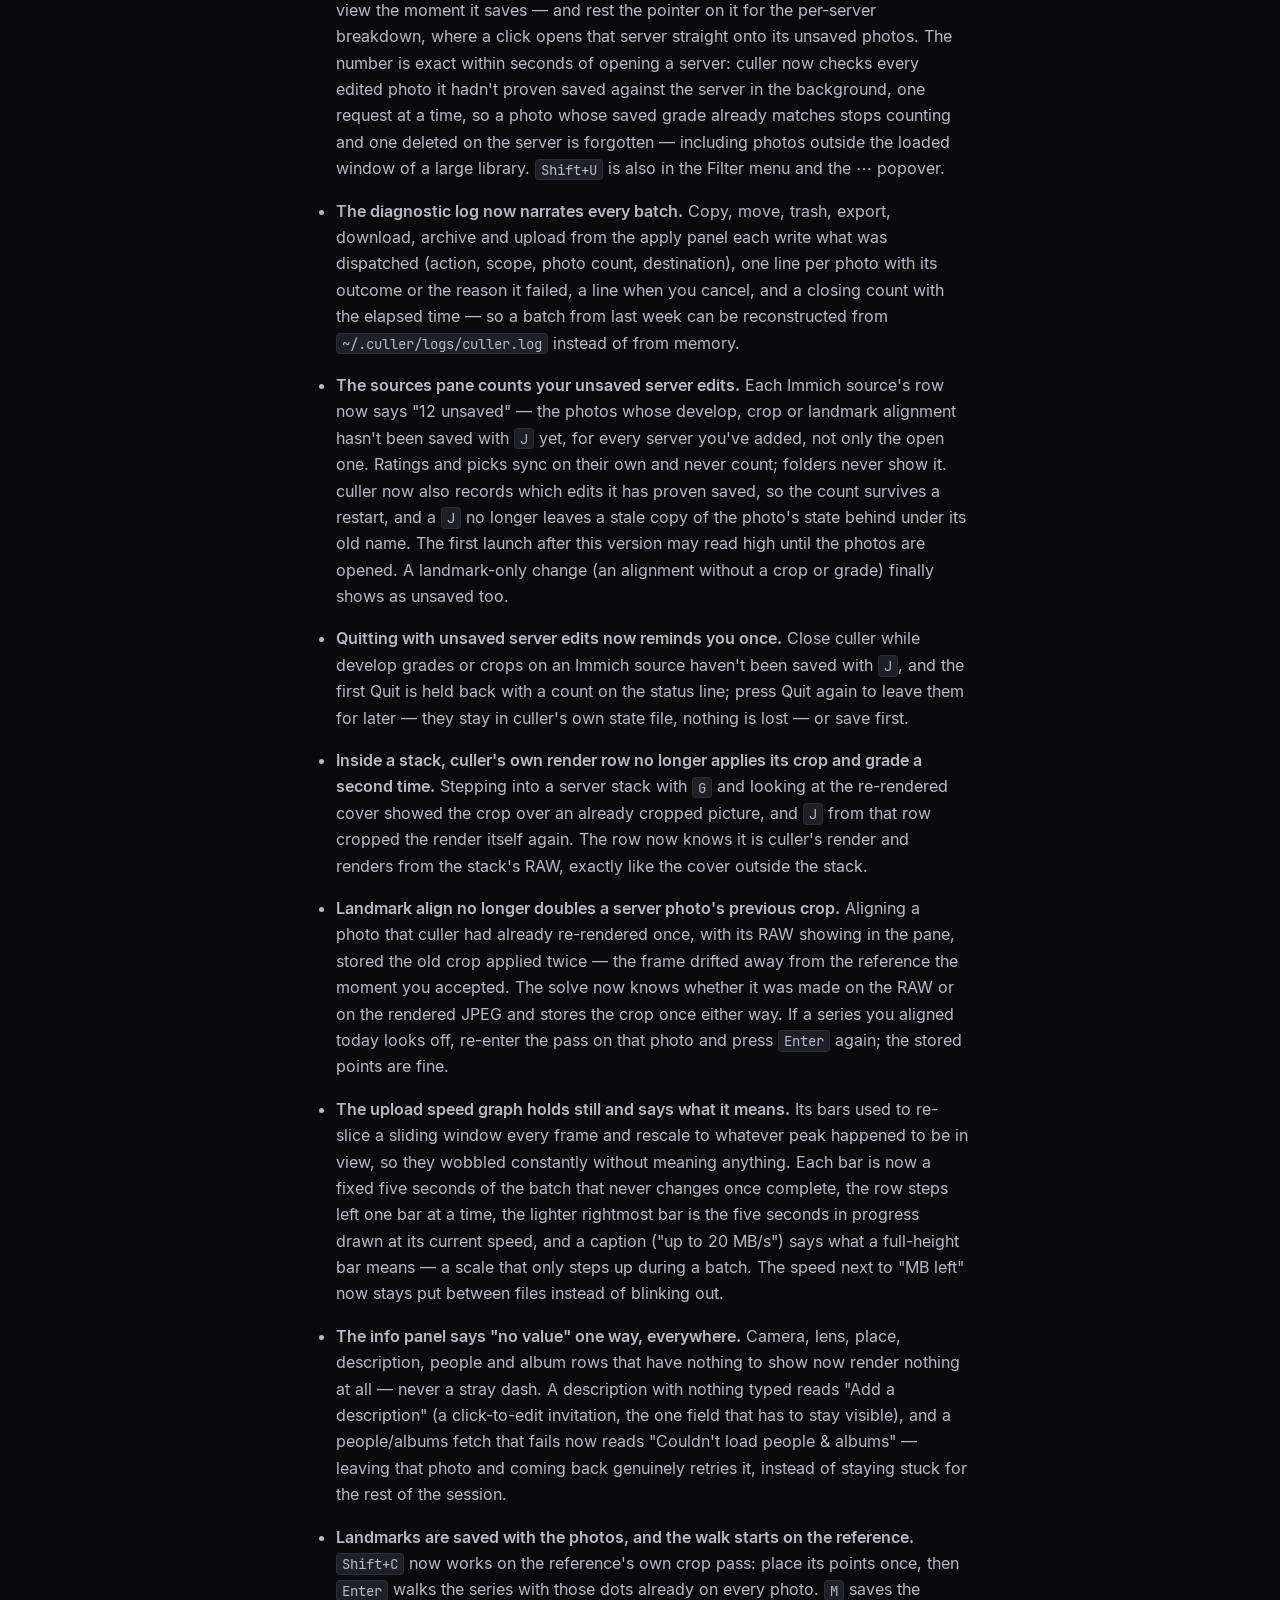
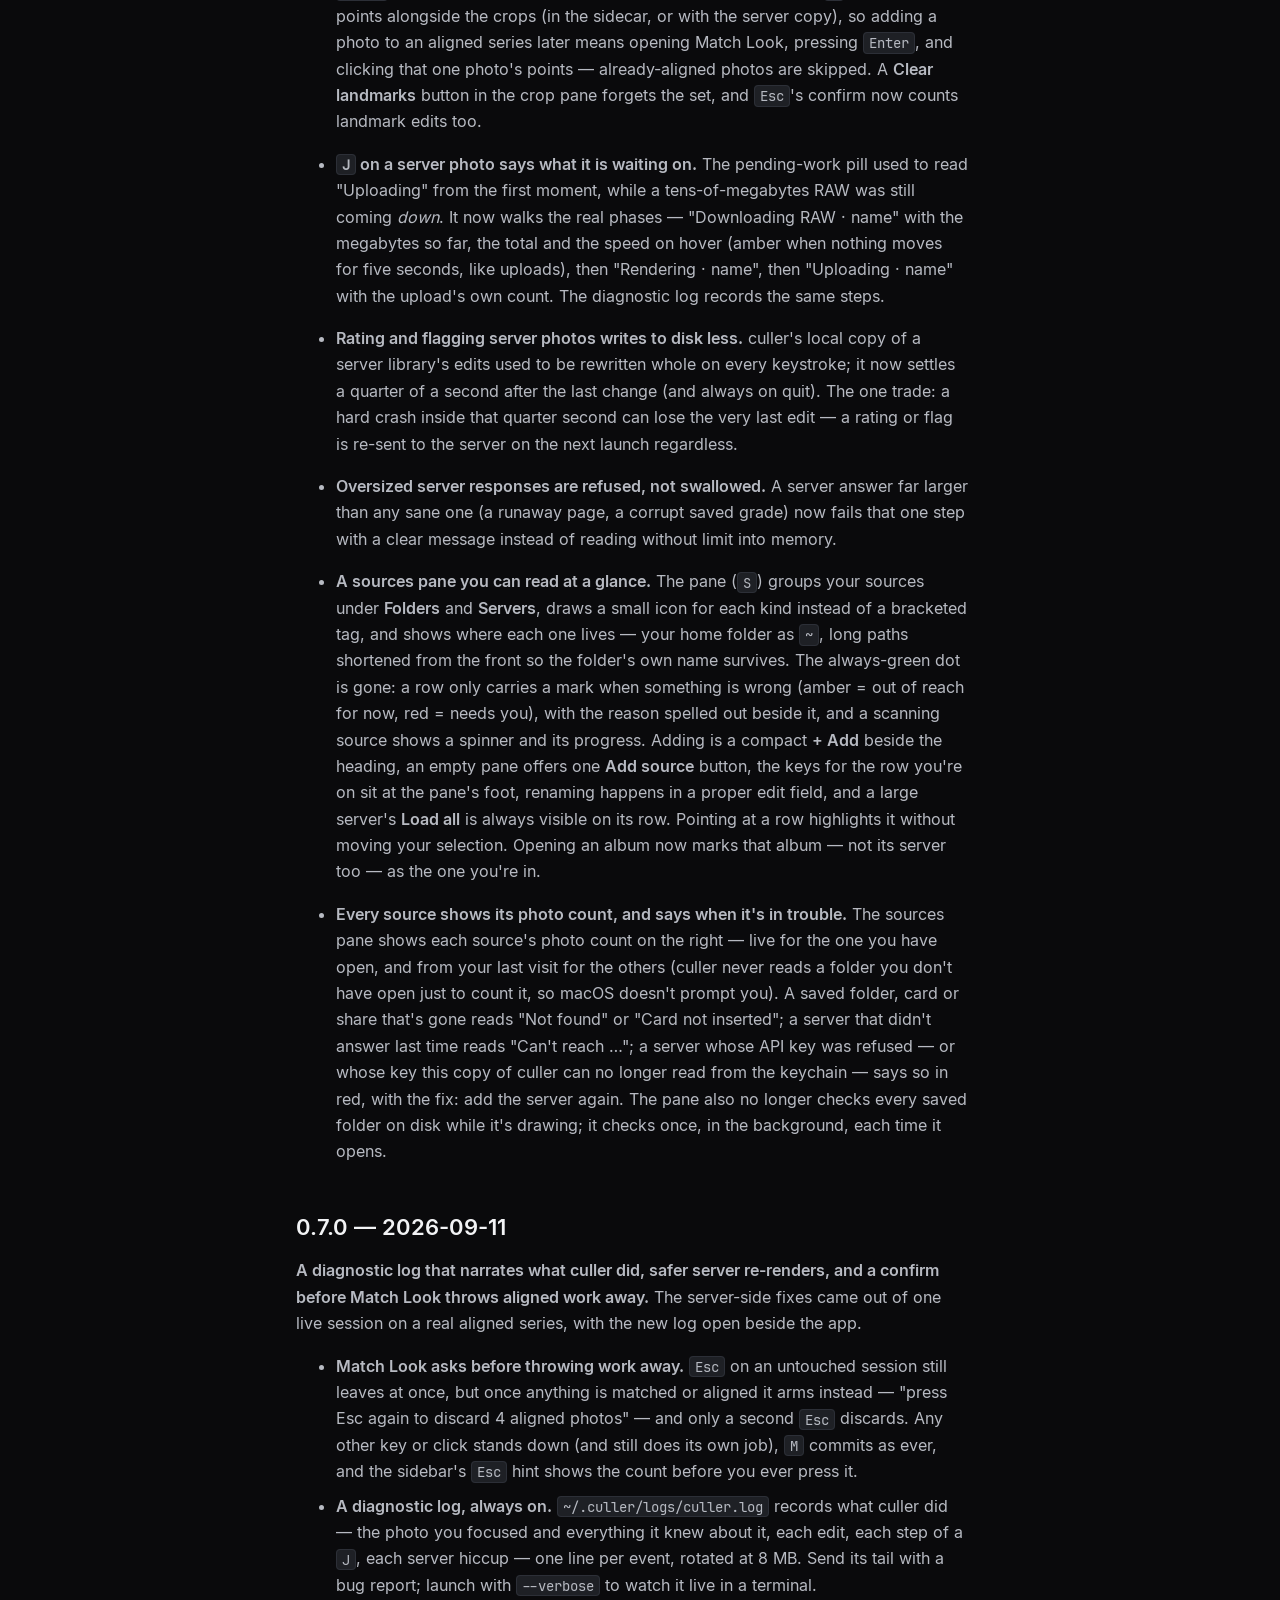
==== commit 5fa5e549: "site: v0.10.0" ====
--- a/changelog/index.html
+++ b/changelog/index.html
@@ -22,14 +22,14 @@
   <nav class="nav-links">
     <a href="https://mertenssander.github.io/culler-releases/manual/">Manual</a>
     <a href="https://mertenssander.github.io/culler-releases/changelog/">Changelog</a>
-    <a class="btn btn--accent" href="https://mertenssander.github.io/culler-releases/#download">Download v0.9.0</a>
+    <a class="btn btn--accent" href="https://mertenssander.github.io/culler-releases/#download">Download v0.10.0</a>
   </nav>
   <details class="nav-menu">
     <summary aria-label="Menu">Menu</summary>
     <div class="nav-menu-panel">
       <a href="https://mertenssander.github.io/culler-releases/manual/">Manual</a>
       <a href="https://mertenssander.github.io/culler-releases/changelog/">Changelog</a>
-      <a href="https://mertenssander.github.io/culler-releases/#download">Download v0.9.0</a>
+      <a href="https://mertenssander.github.io/culler-releases/#download">Download v0.10.0</a>
     </div>
   </details>
 </header>
@@ -38,8 +38,160 @@
 <div class="docs docs--index">
   <article class="prose changelog">
     <h1>Changelog</h1>
-    <h2 id="0-9-0-2026-10-03">0.9.0 — 2026-10-03</h2>
+    <h2 id="0-10-0-2026-10-15">0.10.0 — 2026-10-15</h2>
+<p><strong>Heads-up before you update:</strong> RAW photos now open with <strong>Denoise at 0</strong>.
+RAWs you developed earlier that relied on the automatic noise reduction
+render without it until you turn Denoise up (see Changed). And a series
+aligned with this version keeps its landmark points in a new form: an
+older culler reading it may place points on server photos you saved with
+<code>J</code> in the wrong spot (see Fixed).</p>
 <h3 id="new">New</h3>
+<ul>
+<li><strong>RAW photos open in the camera's look.</strong> Opening the develop panel
+on a RAW the camera shot in Vivid now shows it in that look, matched
+to its JPEG's exposure, instead of a dark, flat render — and the
+camera JPEG stays up until the look is ready, so the switch barely
+shows. It's a starting point, not an edit: the sliders sit at 0, the
+photo isn't marked edited, nothing is saved until you change
+something, and Reset returns to the look. Choose <strong>Neutral</strong> in the
+look picker to start flat. Photos you've already developed keep their
+picture. Cameras culler has no look for open flat, as before.</li>
+<li><strong>Finished jobs report in the top-right corner.</strong> When an upload, a
+batch, <strong>Save edits</strong> or a <code>J</code> finishes, its result appears as a
+notice where the progress pill just was — what happened, to how many
+photos and where, the photos that failed and why, and a button such as
+<strong>Open album</strong> or <strong>Retry in Batch…</strong>. A notice you didn't look at
+waits behind a bell, and <code>Shift+N</code> (or a click on the bell) lists
+everything from the last two weeks. The status line at the bottom
+keeps what you did yourself; errors show in both places. Three
+ongoing server problems also leave one notice when they start — a
+scan that lost pages (with <strong>Rescan</strong>), ratings and flags that stop
+syncing, and edit history the server stops accepting — and none
+repeats while the problem lasts.</li>
+<li><strong>Select photos with the mouse alone.</strong> Hover a thumbnail in the
+filmstrip or the Grid and an empty box appears in its corner — click
+it to select the photo, click a selected photo's check to deselect it,
+<code>Shift</code>+click the box to select a run. The cursor follows the click,
+so <code>P</code>, <code>X</code> or a rating then marks the whole set you just ticked. A
+click anywhere else on the thumbnail still only moves the cursor, and
+the box fades when the mouse rests, so it never gets in the way of the
+keyboard.</li>
+<li><strong>Grid, Survey and Compare have buttons.</strong> Each view now has a bar
+along the top with its actions as buttons that show their keys —
+Peek, Size, Group, Batch and Done in the Grid; Winnow, Keep one,
+Dismiss, Next moment and Done in Survey; Pick, Reject, Pane, Promote,
+Swap and Exit in Compare — so you can work every view start to finish
+with the mouse. The ungrouped Grid gets a box that selects all its
+photos, a peek gets a <strong>Back</strong> button on the rail, the <code>⋯</code> menu gets
+<strong>Undo</strong> and <strong>Redo</strong>, and crop gets a <strong>Cancel</strong> button.</li>
+<li><strong>Drag photos onto folders and albums.</strong> With the Sources panel kept
+open, drag a thumbnail from the filmstrip or the Grid — or the whole
+selection, by dragging one of its photos — onto a folder of the open
+folder to move it there, onto another folder source to copy it, or onto
+an album of the open server to add it; in sort mode, onto a numbered
+cell. A label beside the pointer says what letting go will do (or why
+it won't), <code>⌥</code> flips move and copy, <code>Esc</code> cancels, and holding over a
+closed folder opens it. Moved photos stay in view at their new place.</li>
+<li><strong>More places to drag to and from.</strong> The photo in the main view drags
+too (at fit zoom). Drop on <strong>+ New folder</strong> or <strong>+ New album</strong>, type a
+name, and the photos go straight into it. Drop a folder's photos on a
+server or one of its albums — or a server's photos on a folder — and
+the batch panel opens with the upload or download filled in for just
+those photos, waiting for you to press the button. And a folder
+dragged in from Finder opens, like <code>O</code>.</li>
+<li><strong>Reorder saved filters and sort folders by dragging.</strong> Every row in
+the <code>Cmd/Ctrl+F</code> list and in the Sort destinations card now has a grip;
+drag it up or down and the other rows make room, the number keys
+renumbering as you go so you can see what each digit will do before
+you let go. Letting go saves the new order and the status line names
+the new number ("Portraits is now on 2"); <code>Esc</code>, or letting go away
+from the card, puts everything back.</li>
+</ul>
+<h3 id="changed">Changed</h3>
+<ul>
+<li><strong>Landmark points are part of a photo's undo history.</strong> Each step now
+holds a photo's frame <em>and</em> its alignment points, so <code>Cmd/Ctrl+Z</code> on an
+aligned photo takes both back in one step, <code>Shift+Cmd/Ctrl+Z</code> puts them
+back, and a history-row click or a snapshot restores them too. A
+series reference whose points changed gets its own <em>Landmarks · N
+points</em> step, and undoing it says how many aligned photos keep their
+crops (undo stays per photo). Steps saved by earlier versions leave the
+points as they are.</li>
+<li><strong>Applying a series twice keeps both steps.</strong> A second Done on the
+same photo is its own history step, so the first alignment stays a
+point you can go back to.</li>
+<li>After <strong>Discard edits</strong> on a server photo, <code>Cmd+Z</code> now brings the
+alignment points back along with the grade and the crop.</li>
+<li><strong>Sorting into a folder inside the one you have open keeps the photos
+in view.</strong> A sort-mode Move into one of its subfolders (or its top
+level) no longer makes the photos vanish until a rescan: they stay
+where you were looking, now living in their new folder, and the folder
+counts in the sources pane move at once. A folder view they left drops
+them; the folder they went to shows them.</li>
+<li><strong>RAW denoise now starts off.</strong> The automatic, ISO-scaled noise
+reduction softened fine detail, so a RAW now opens with Denoise at 0;
+turn it up on the photos that need it (the row's hover suggests a
+strength for the photo's ISO). RAWs you developed before this release
+that relied on the automatic strength now render without it. Opening
+a RAW in the develop pane is also quicker, since the smoothing pass no
+longer runs by default.
+=======</li>
+<li><strong><code>Esc</code> closes the help overlay first</strong>, like every other floating
+panel: with help open, <code>Esc</code> closes it and does nothing else — it no
+longer also leaves crop, a series, the Grid or the sources pane, and
+inside a stack or a pivot it now closes help instead of doing nothing.
+The next <code>Esc</code> does what it always did.</li>
+<li><strong>Editing never changes the camera.</strong> In a tethered session, <code>[</code> / <code>]</code>
+(manual focus) and the info panel's exposure − / + buttons now switch
+off with the develop pane open, in crop, and in Compare, Survey and
+Match series — as the remote shutter already did. The camera's
+settings still show; the controls come back when you return to the
+photos.</li>
+</ul>
+<h3 id="fixed">Fixed</h3>
+<ul>
+<li>
+<p><strong>Blown highlights in a RAW no longer turn black.</strong> A burnt-out window
+or sky could render as a solid black patch with a bright fringe while
+developing a RAW (and in a JPEG made from it at reduced size); it now
+stays white, as in the camera's JPEG.</p>
+</li>
+<li>
+<p><code>Esc</code> with the <code>⋯</code> menu open inside a stack, the Grid or Survey now
+closes just the menu instead of also leaving where you are, and
+choosing Compare, Survey or Match series from the <code>⋯</code> menu while in
+the Grid now leaves the Grid first, the way their keys do.</p>
+</li>
+<li>
+<p><strong>The quarter turn is undoable.</strong> <code>R</code> / <code>Shift+R</code> outside crop mode
+now records a <em>Rotate right</em> / <em>Rotate left</em> step — it used to leave
+no step at all.</p>
+</li>
+<li>
+<p><strong>Undo after <code>Shift+J</code> no longer crops twice.</strong> Overwriting the JPEG
+records an <em>Overwrote JPEG</em> step and undo stops there, saying the
+earlier states belong to the <code>.orig</code> backup — before, stepping past it
+re-applied an old crop to the already-cropped JPEG.</p>
+</li>
+<li>
+<p><strong>Landmark points stay on the features you clicked</strong> on server photos
+culler has saved with <code>J</code> before. A point placed while the pane showed
+culler's cropped render used to land in the wrong spot once the RAW
+appeared or after the next <code>J</code>; now it stays put on both, a series
+re-aligns after a re-render instead of refusing, and the Match series
+crop frame on such a reference is right too. Points an earlier version
+placed on a render are moved over by themselves when culler can prove
+where they belong, and the walk asks you to check them when it can't.
+Note: an older version of culler reading a series saved by this one
+may place points on these photos in the wrong spot.</p>
+</li>
+<li>
+<p>Counts of one read "1 photo", not "1 photos", on buttons, receipts,
+status lines and the batch panel.</p>
+</li>
+</ul>
+<h2 id="0-9-0-2026-10-03">0.9.0 — 2026-10-03</h2>
+<h3 id="new-1">New</h3>
 <ul>
 <li><strong>The sources panel can stay open.</strong> Click the new pin at the top of
 the sources pane — or turn on <strong>Settings → Sources → Keep the sources
@@ -187,7 +339,7 @@
 scope at once (skipping, and naming, any photo it hasn't yet checked
 against the server). A photo you never saved reverts to the original.</li>
 </ul>
-<h3 id="changed">Changed</h3>
+<h3 id="changed-1">Changed</h3>
 <ul>
 <li><strong><code>J</code> on a photo you've only cropped now keeps the camera's look.</strong> A
 photo with no grade — no develop slider moved; a crop on its own isn't
@@ -249,7 +401,7 @@
 forget the photo and filter you had left it on. It now remembers them
 until you have actually been there again.</li>
 </ul>
-<h3 id="fixed">Fixed</h3>
+<h3 id="fixed-1">Fixed</h3>
 <ul>
 <li><strong>Switching source while a <code>J</code> is still uploading no longer puts the
 result in the wrong place.</strong> A <code>J</code> (or "Save edits to server") that
@@ -312,6 +464,8 @@
 <li><strong>"MB left" during an upload no longer jumps back up</strong> when a photo's
 RAW starts after its JPEG, and a photo that failed no longer leaves
 its unsent bytes in the count for the rest of the batch.</li>
+<li><strong>The upload progress bar no longer slips back</strong> for a moment when a
+photo's RAW starts uploading after its JPEG.</li>
 <li><strong>The upload speed graph's "up to N MB/s" caption no longer flickers</strong>
 up and back down for a moment when a five-second bar completes.</li>
 <li><strong>Fixed:</strong> in the sources pane, a stray <code>Shift+Tab</code> could move keyboard
@@ -1110,7 +1264,7 @@
 
 </main>
 <footer class="footer">
-  <span>© Sander Mertens · culler v0.9.0</span>
+  <span>© Sander Mertens · culler v0.10.0</span>
   <a href="https://github.com/mertenssander/culler-releases/releases">All releases</a>
   <a href="https://mertenssander.github.io/culler-releases/manual/">Manual</a>
 </footer>
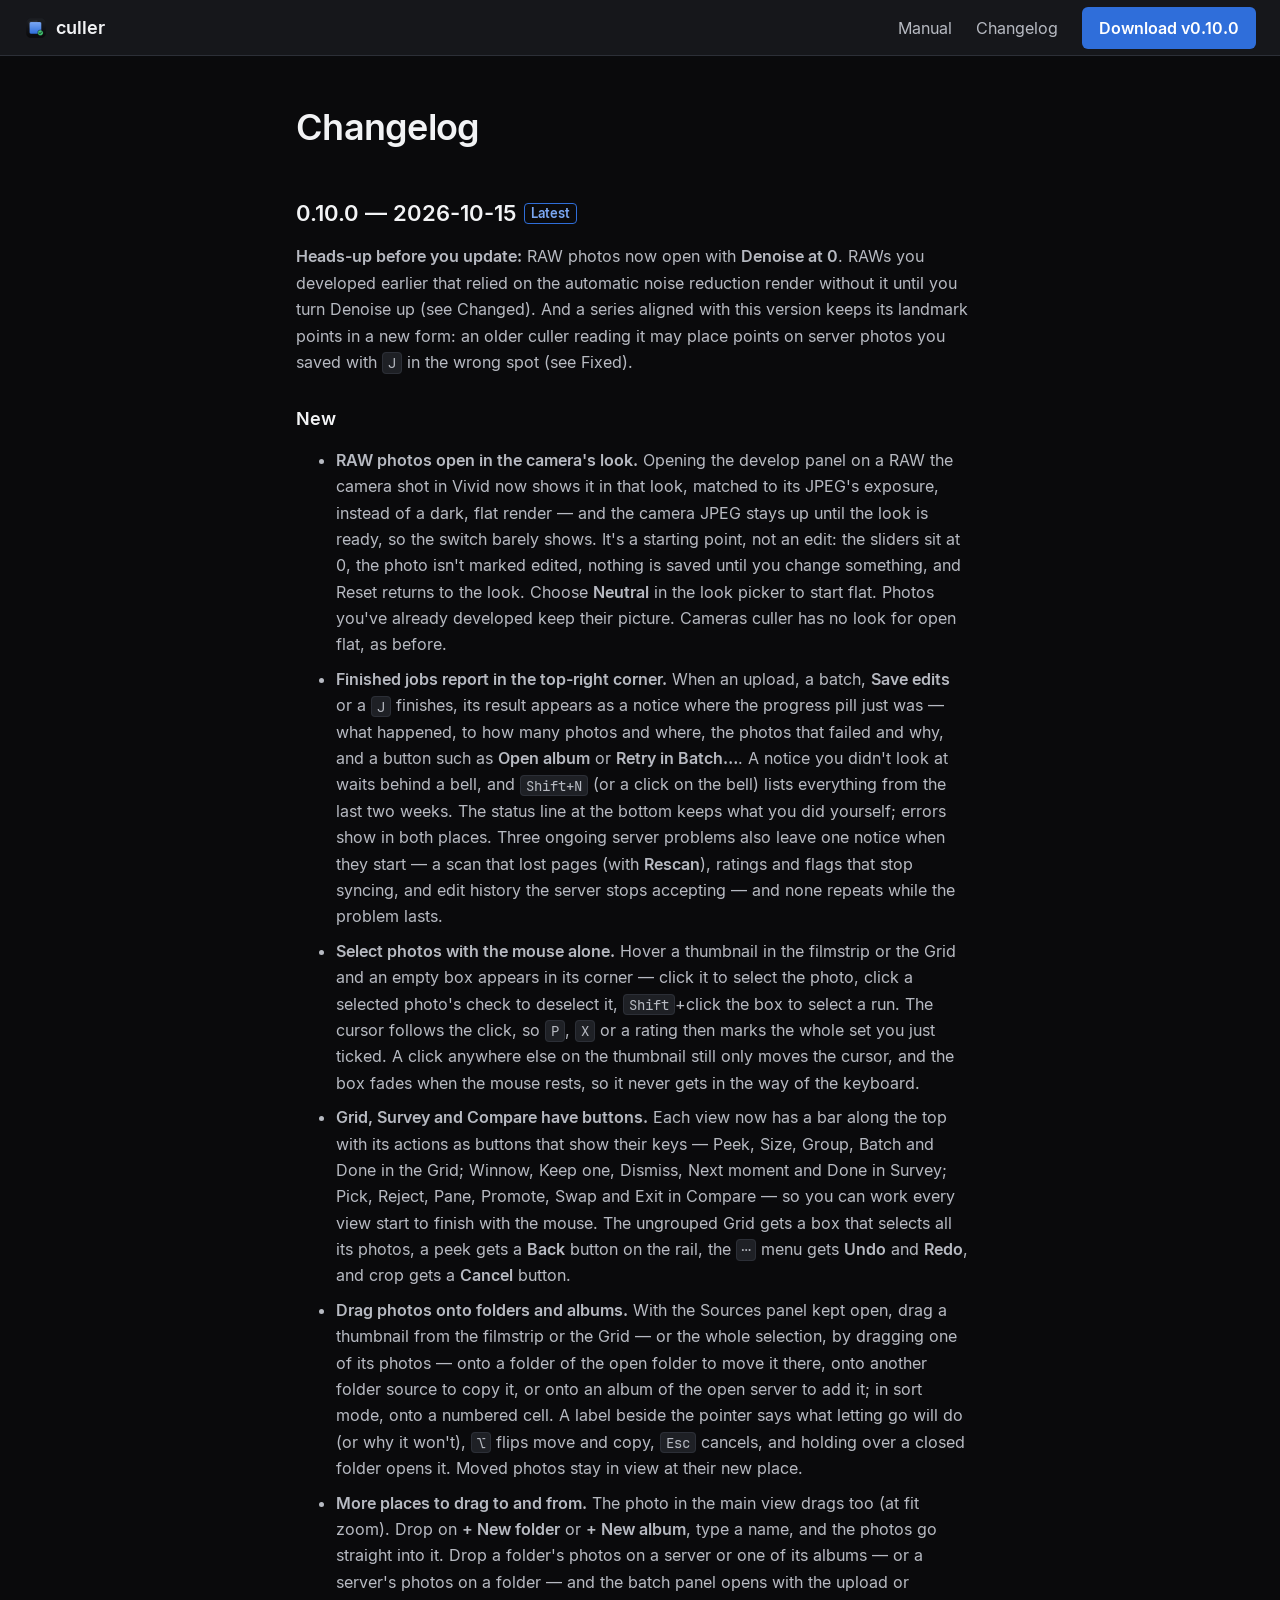
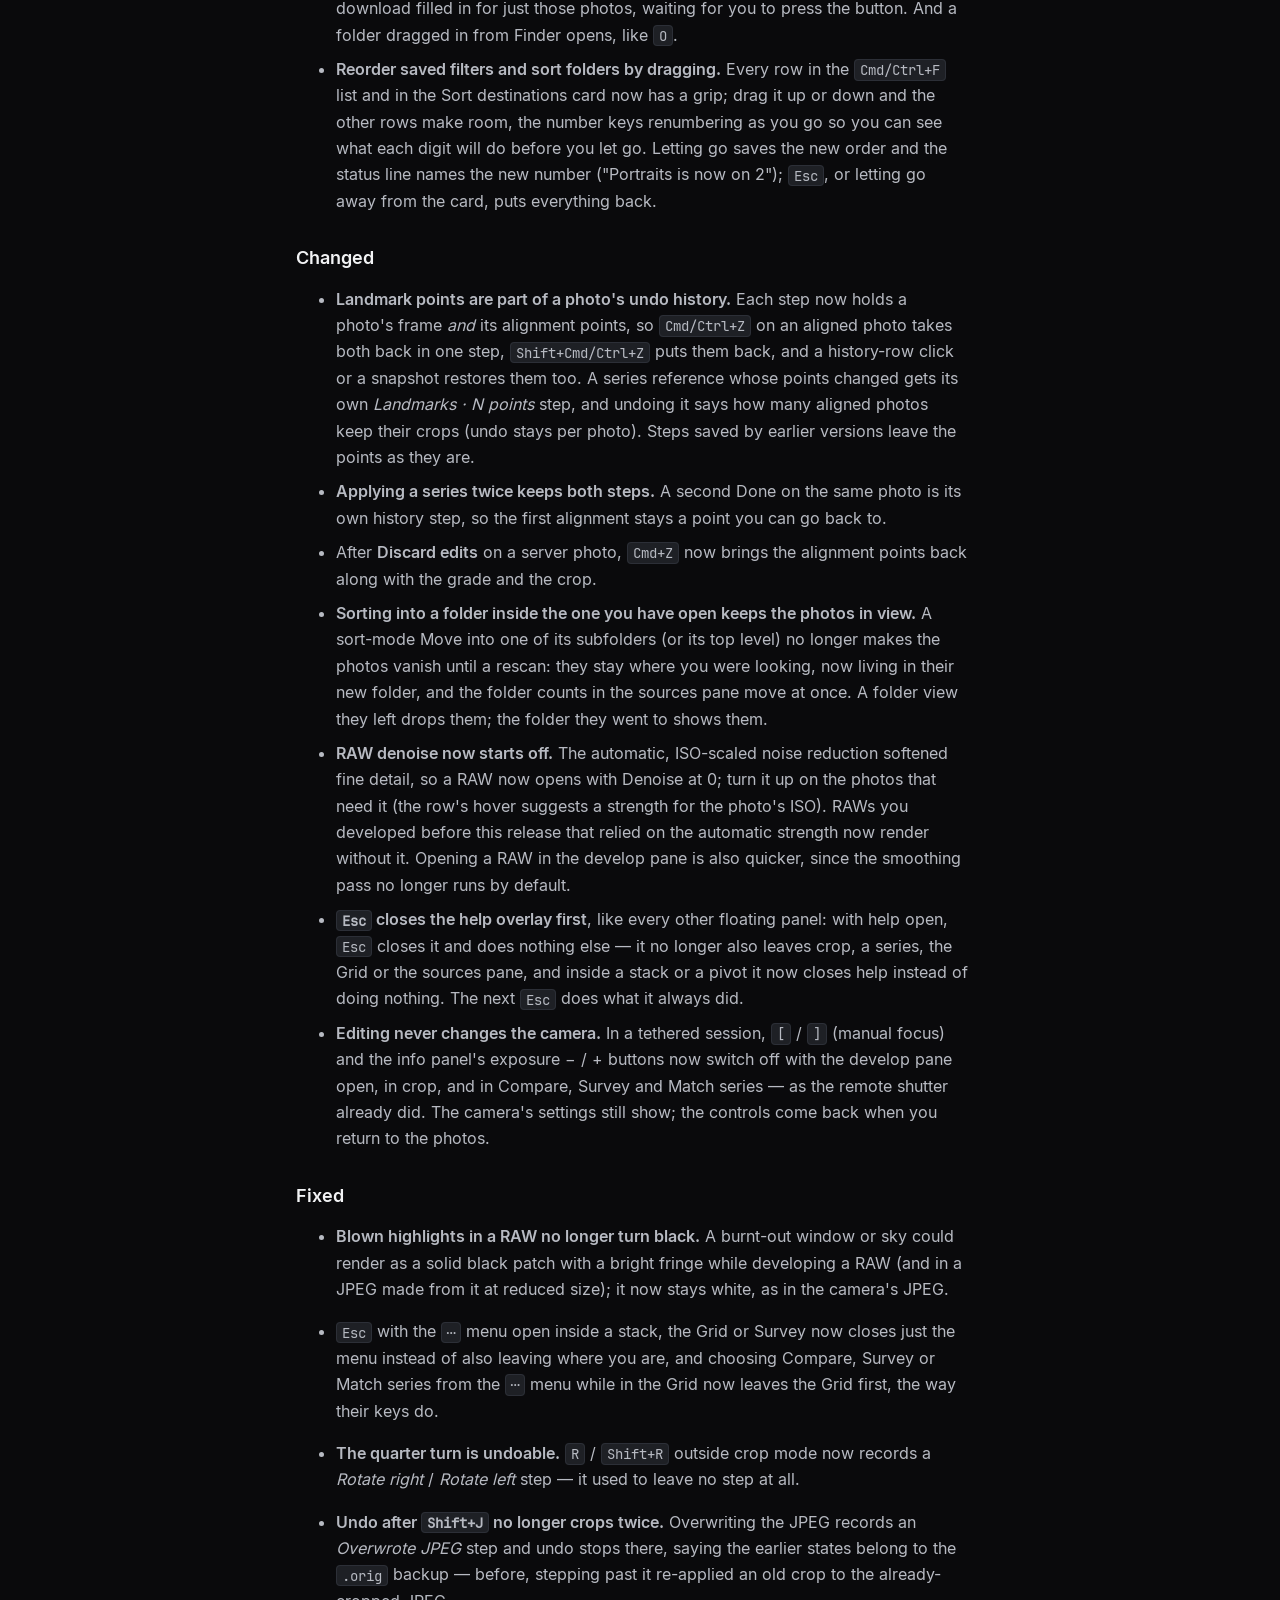
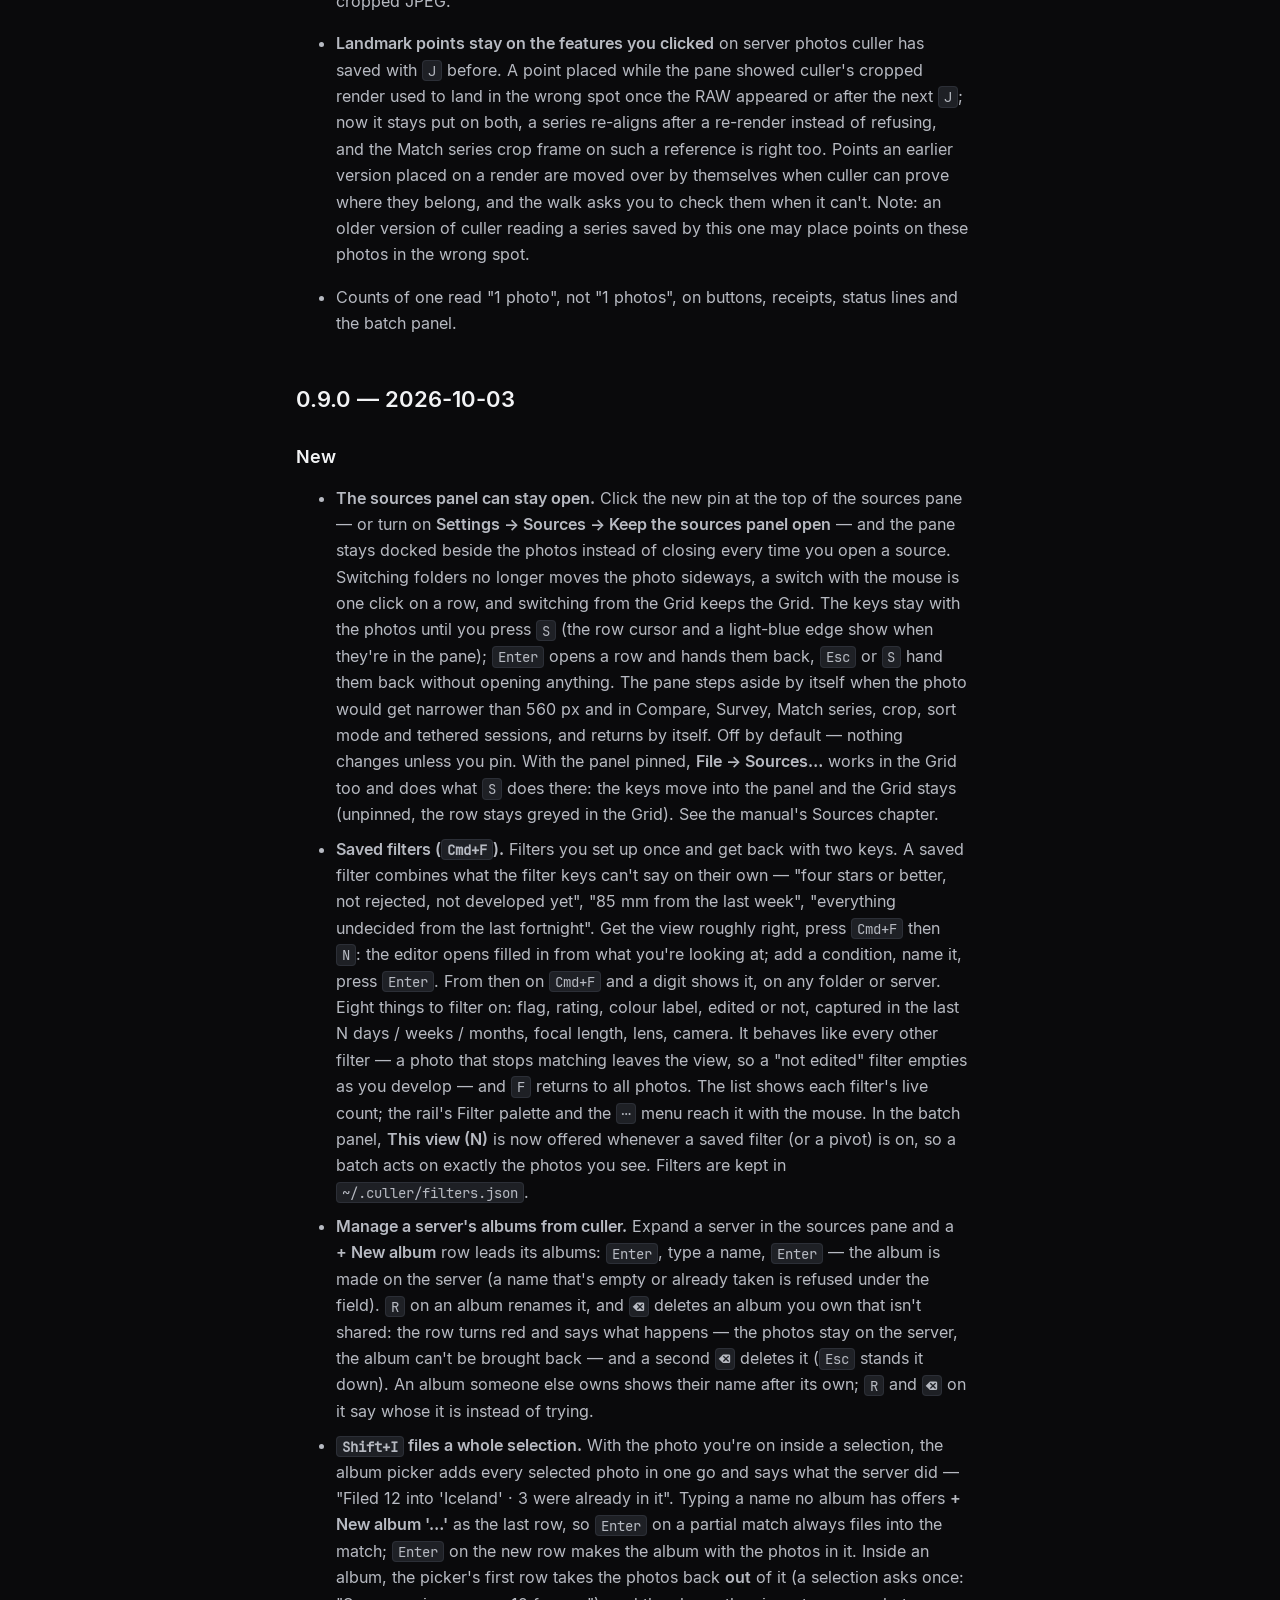
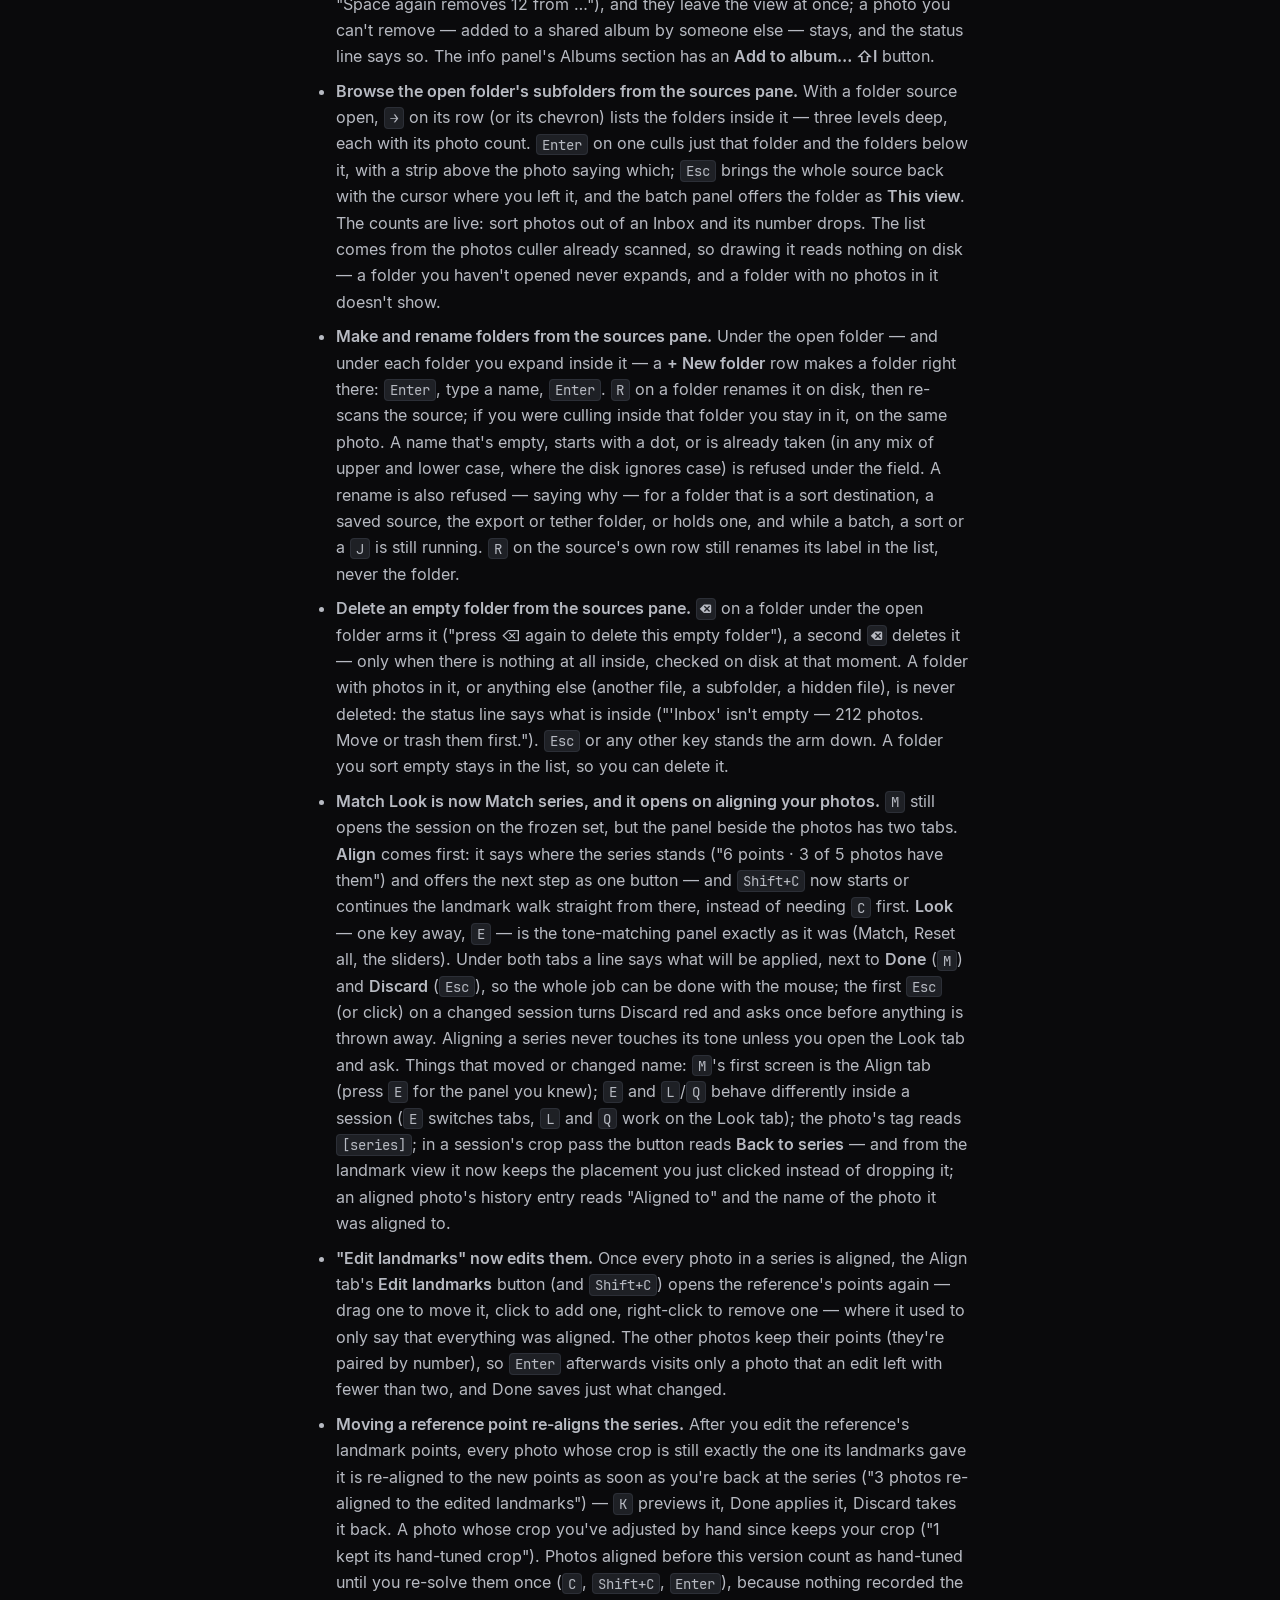
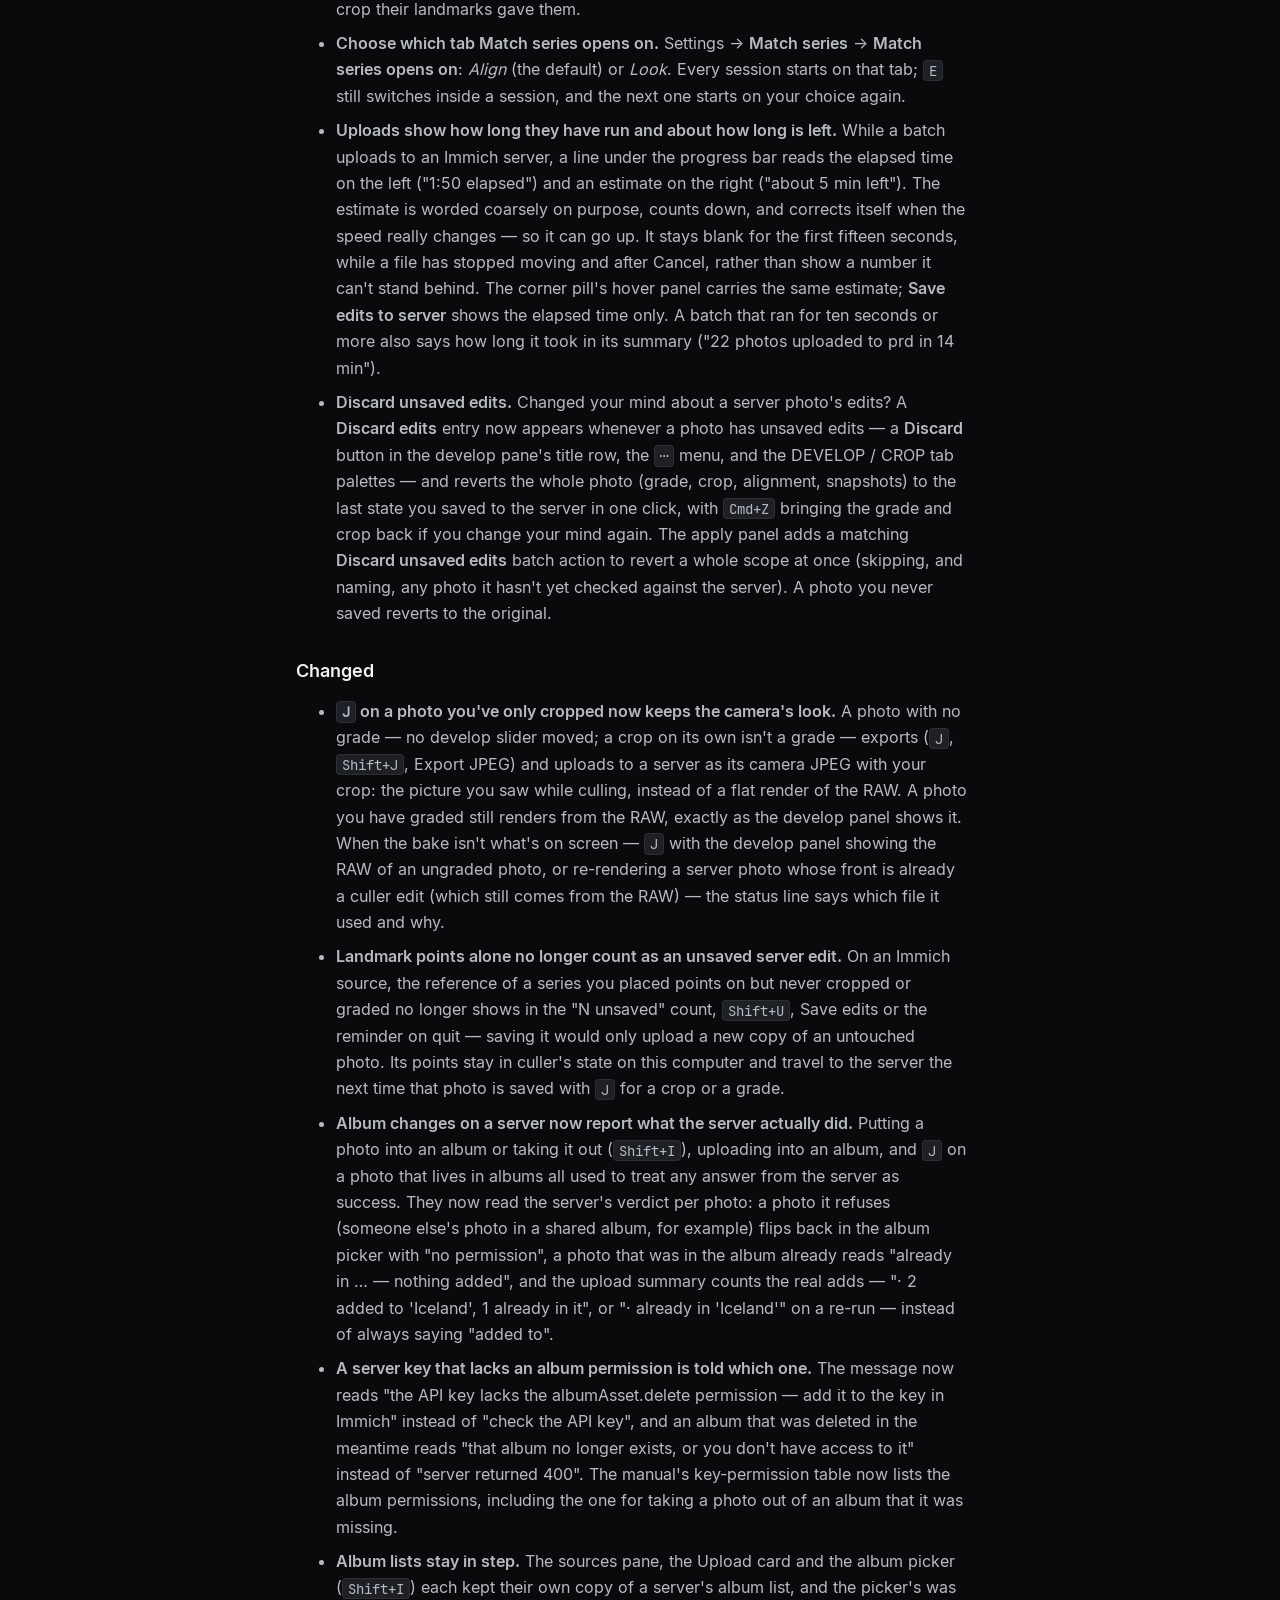
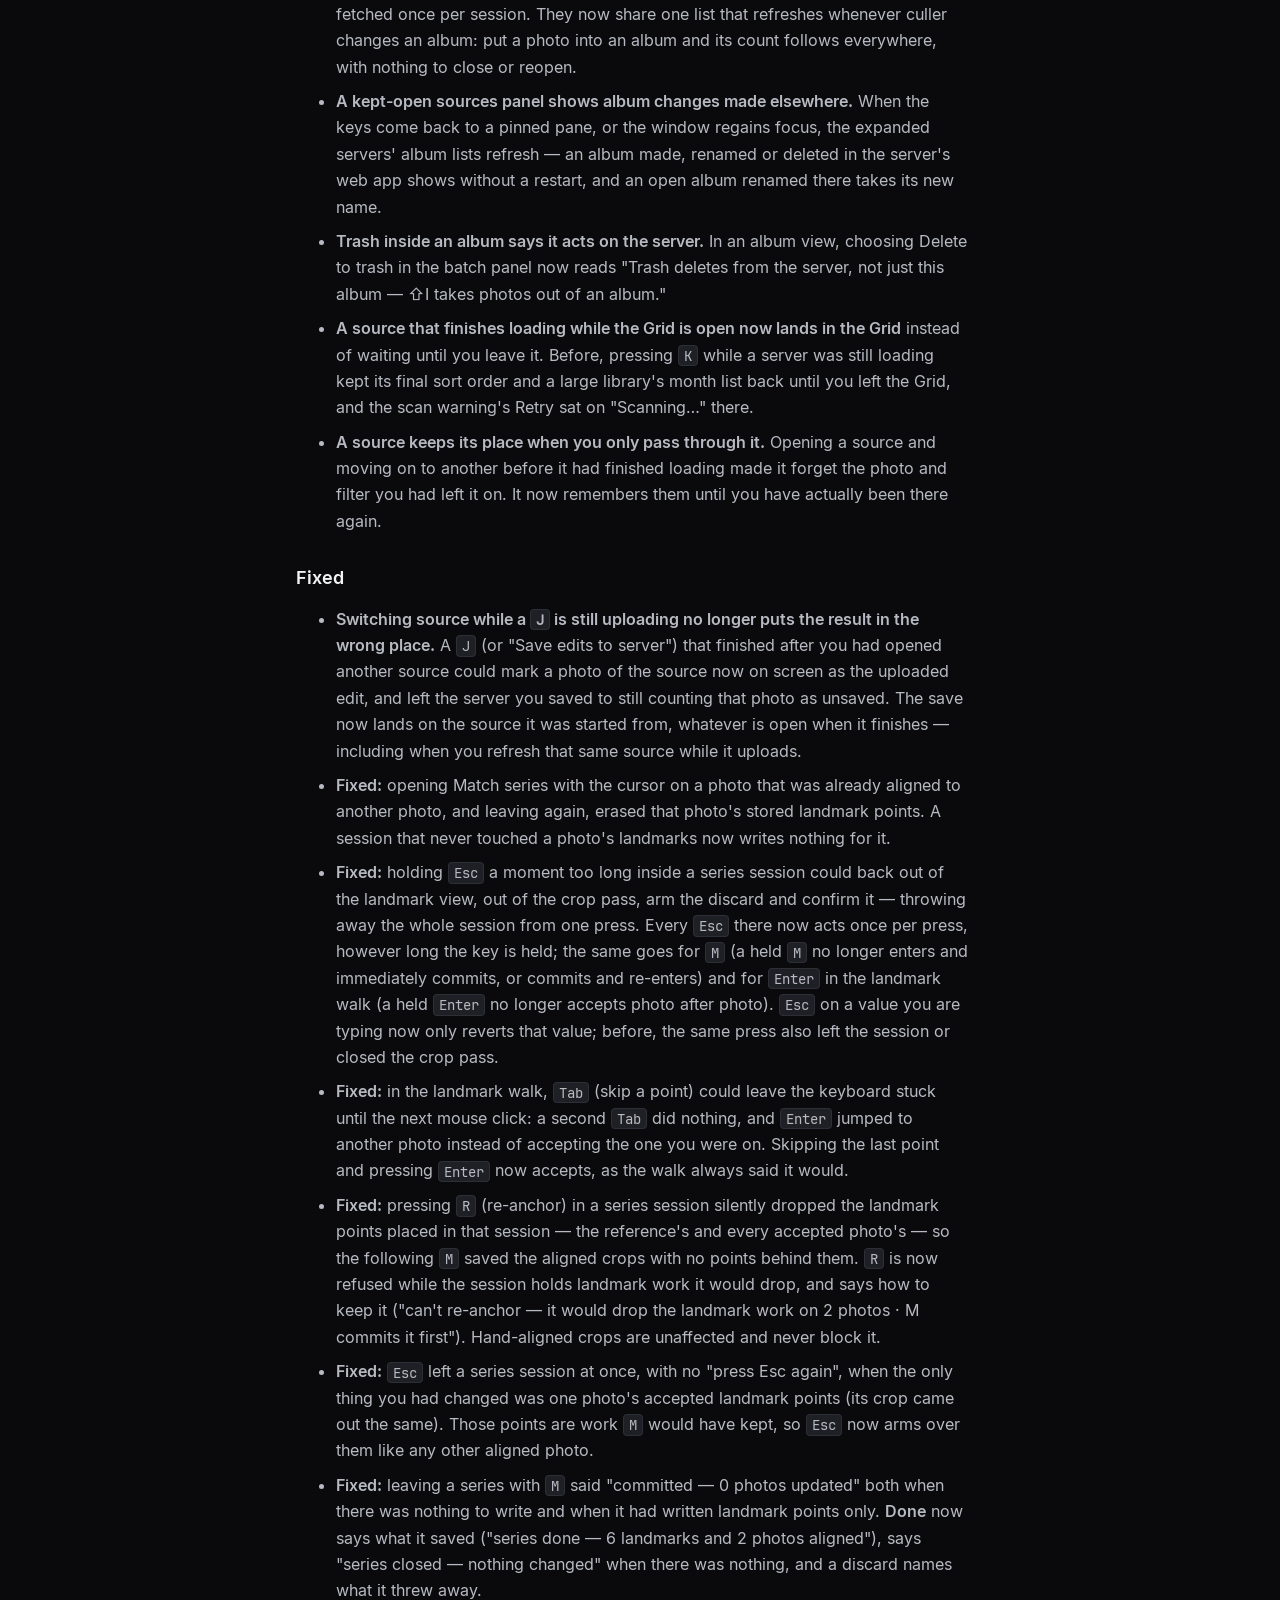
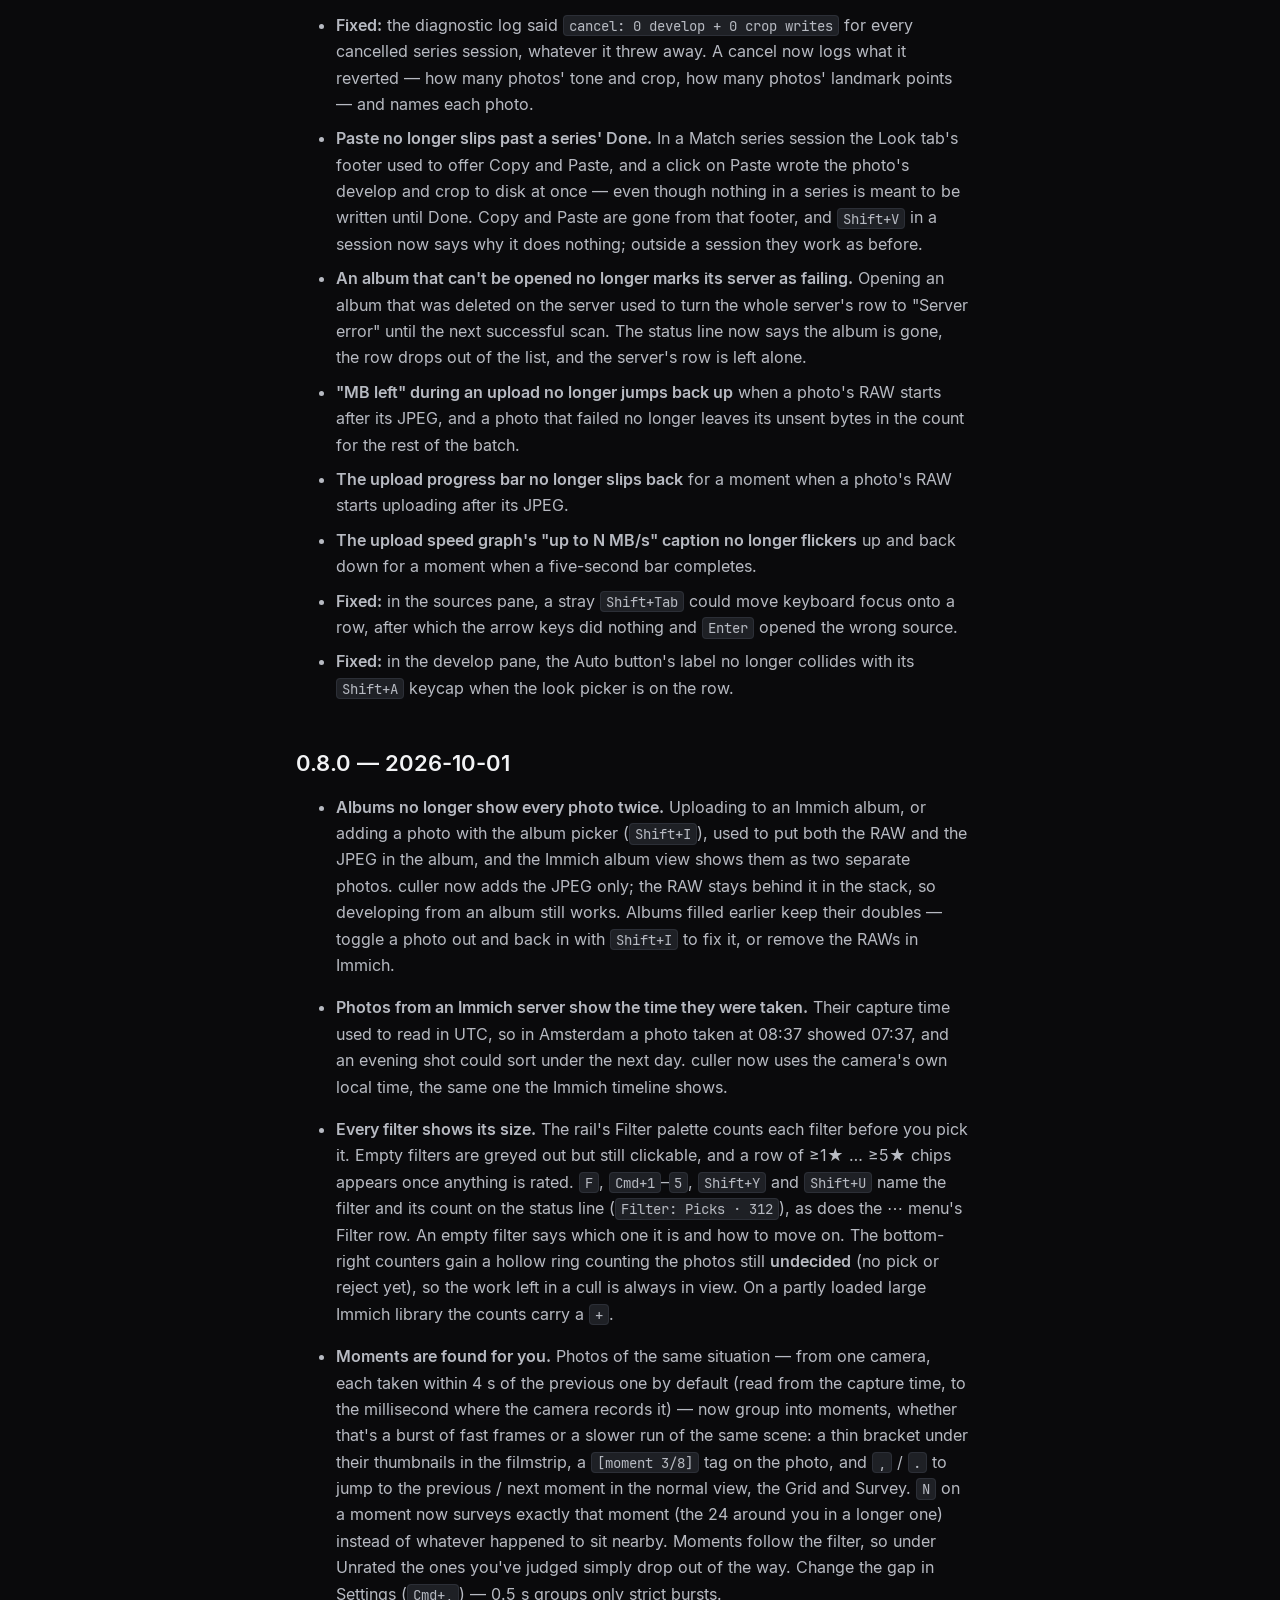
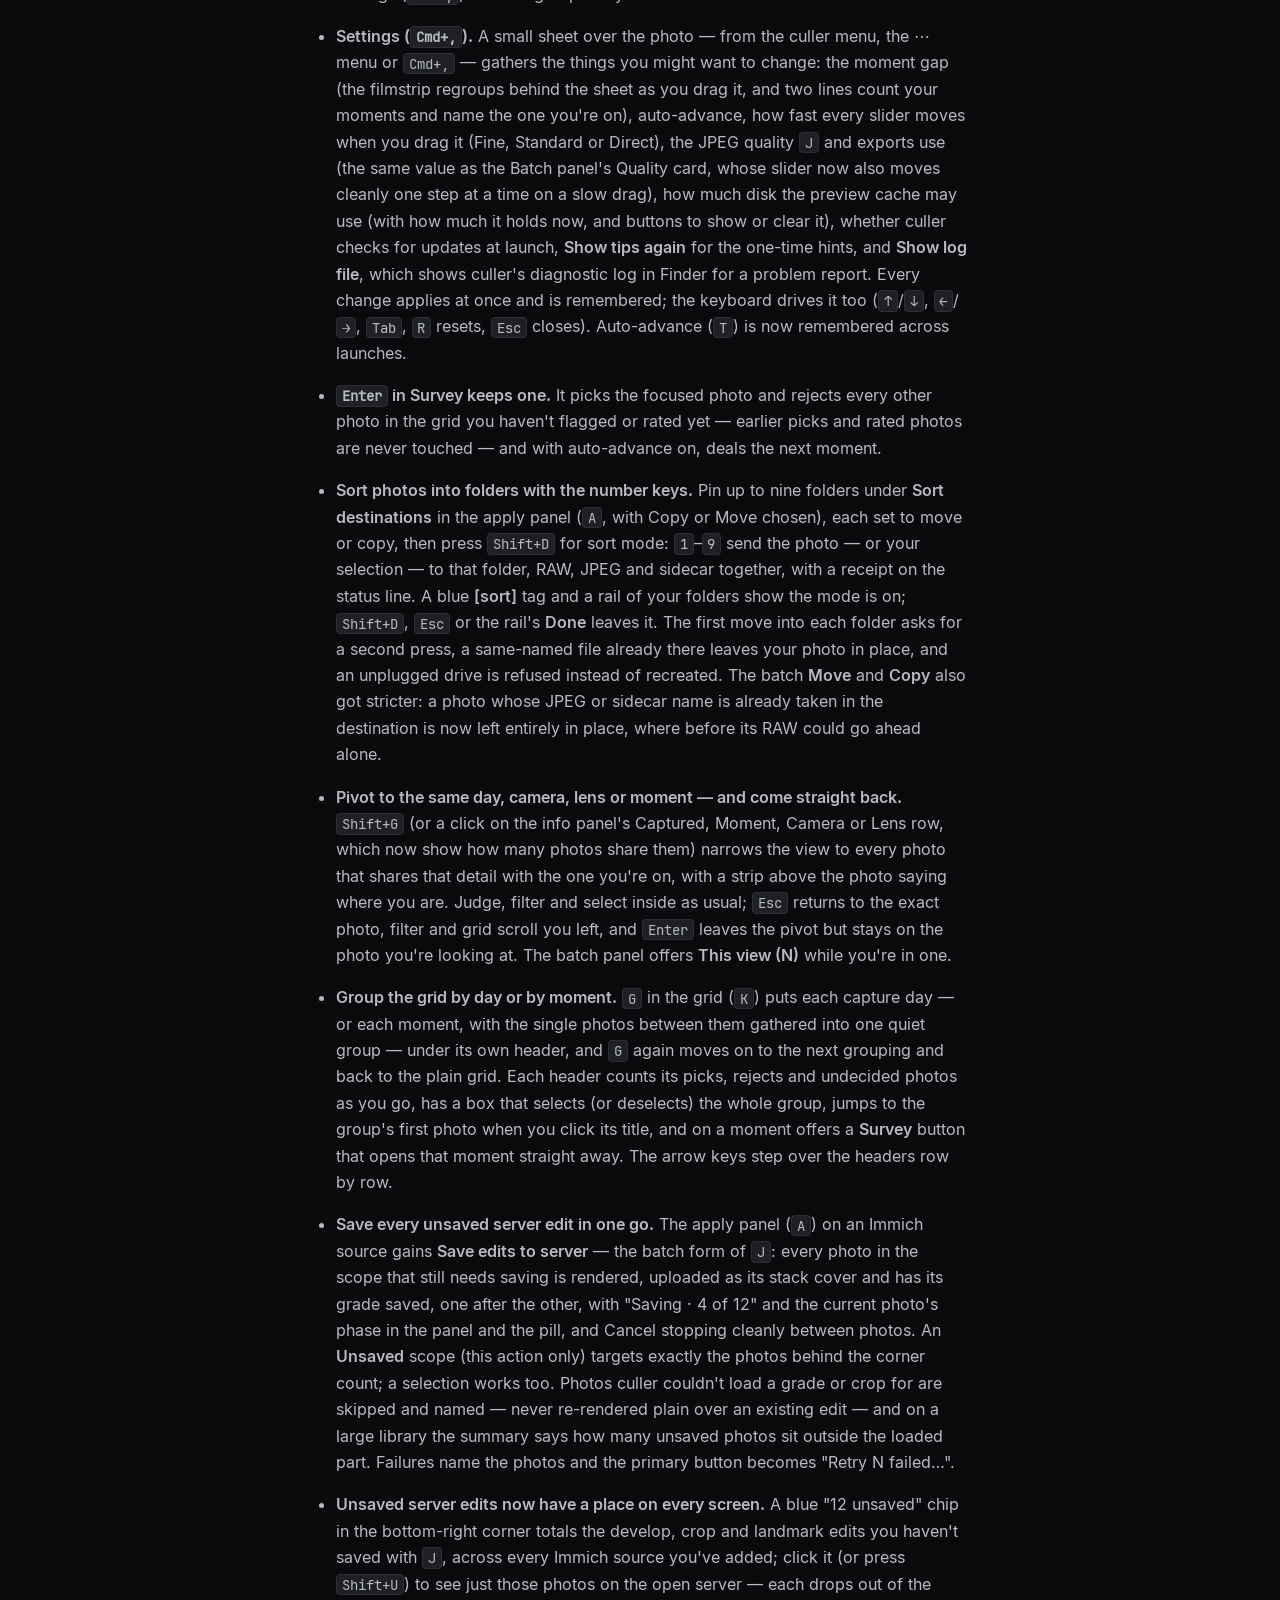
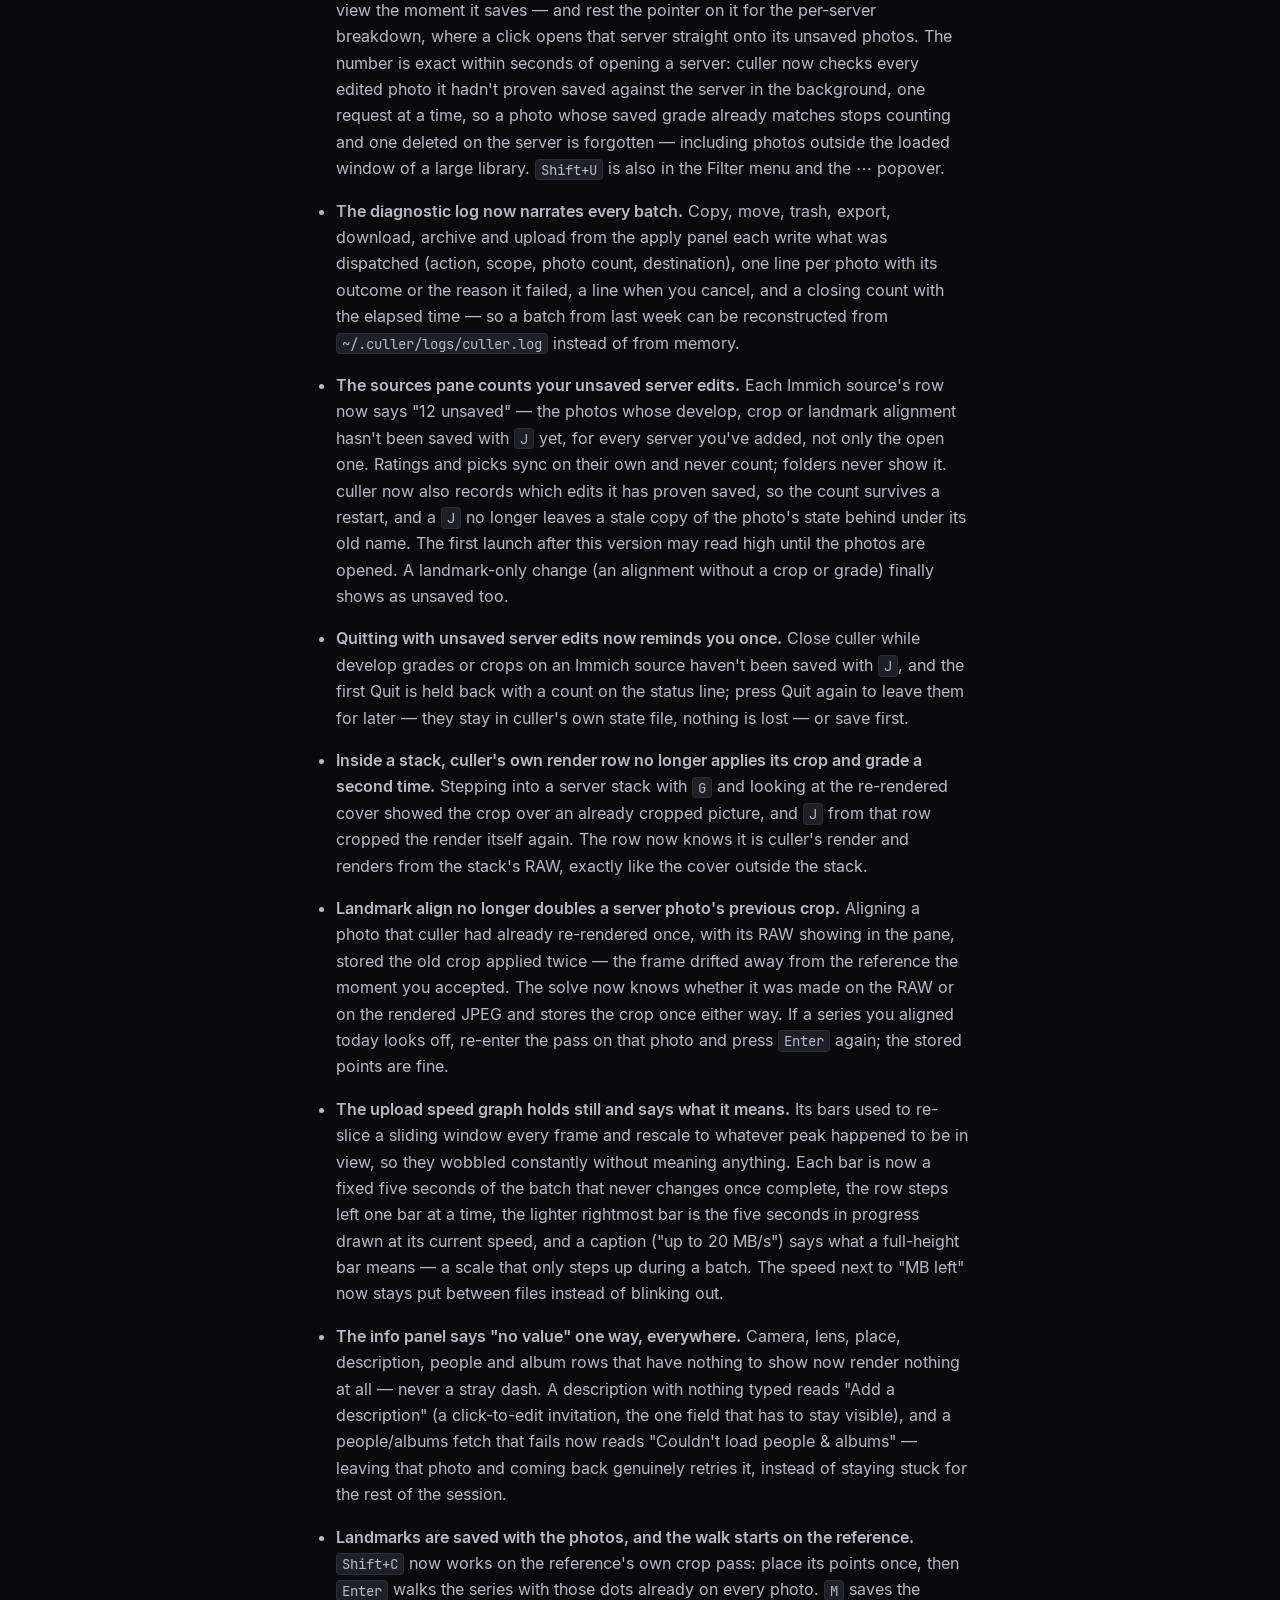
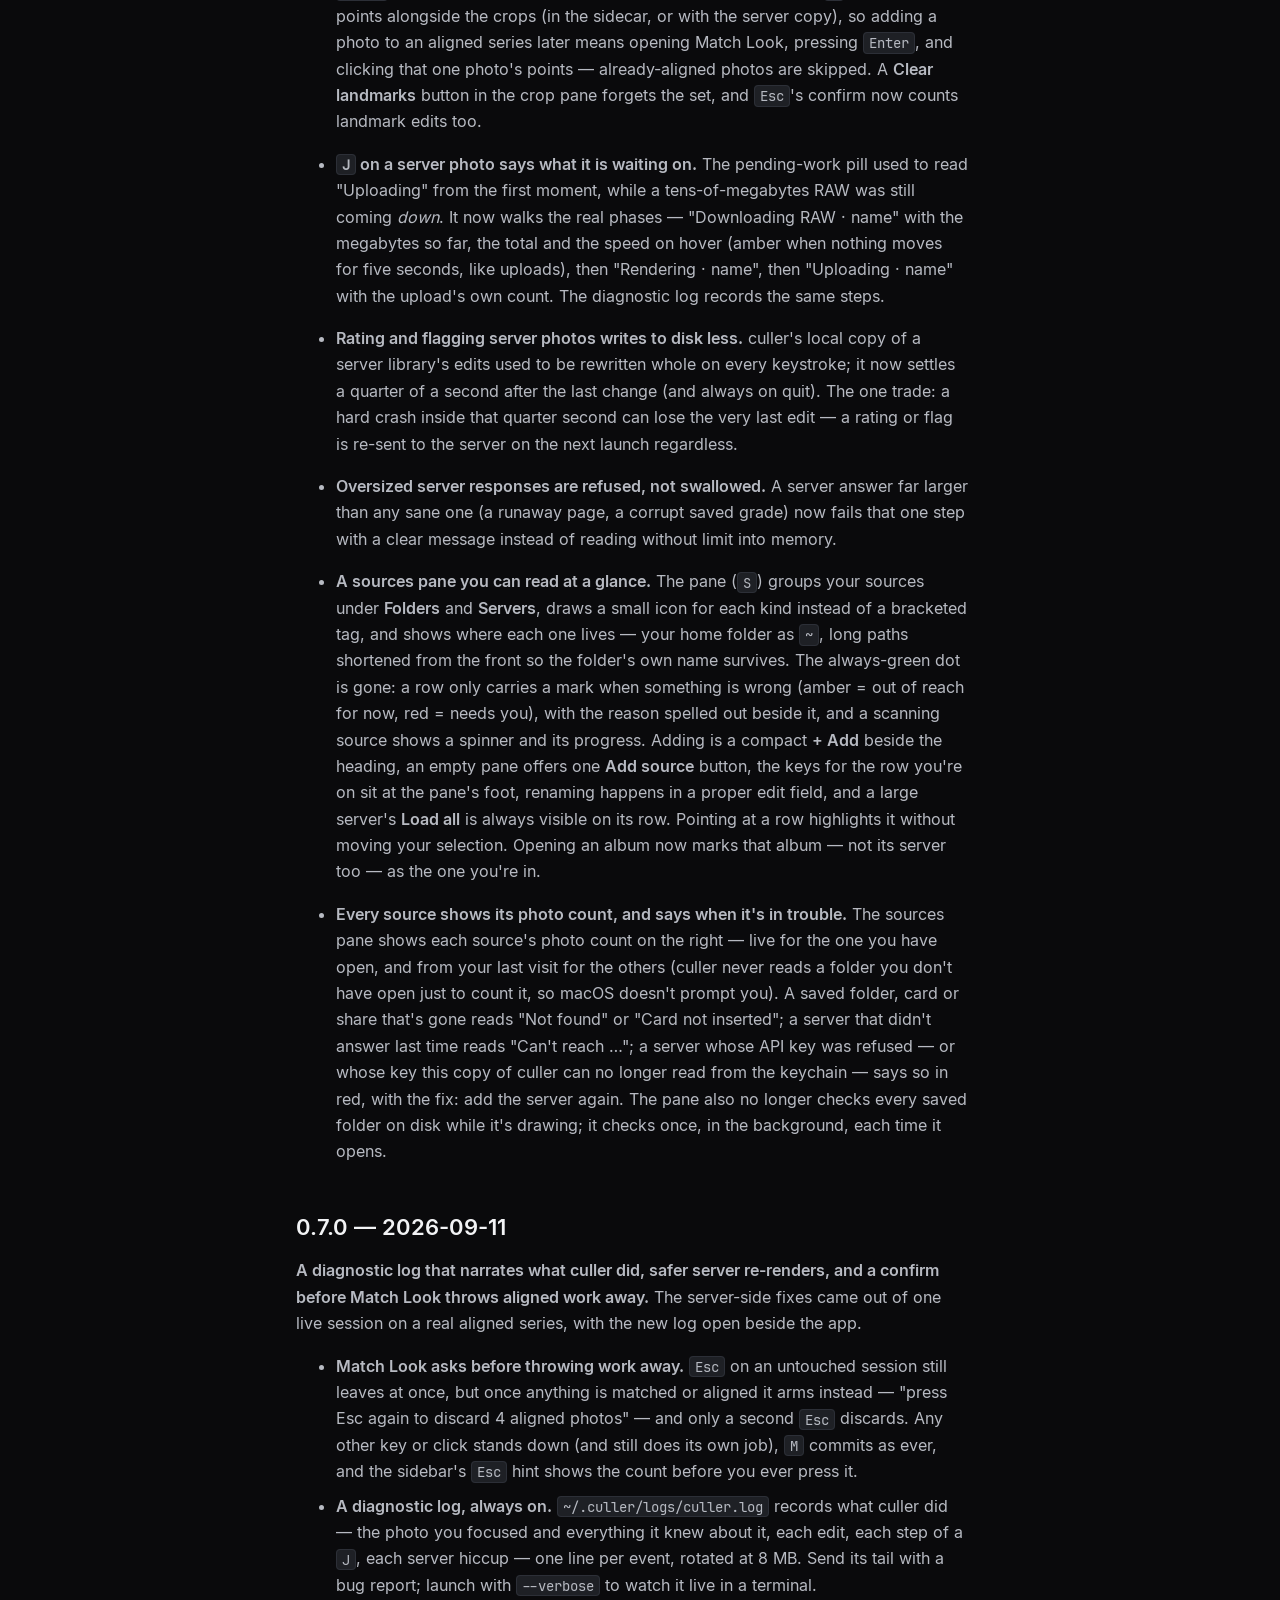
==== commit 9a8ab45d: "site: v0.10.0" ====
--- a/changelog/index.html
+++ b/changelog/index.html
@@ -134,8 +134,7 @@
 strength for the photo's ISO). RAWs you developed before this release
 that relied on the automatic strength now render without it. Opening
 a RAW in the develop pane is also quicker, since the smoothing pass no
-longer runs by default.
-=======</li>
+longer runs by default.</li>
 <li><strong><code>Esc</code> closes the help overlay first</strong>, like every other floating
 panel: with help open, <code>Esc</code> closes it and does nothing else — it no
 longer also leaves crop, a series, the Grid or the sources pane, and
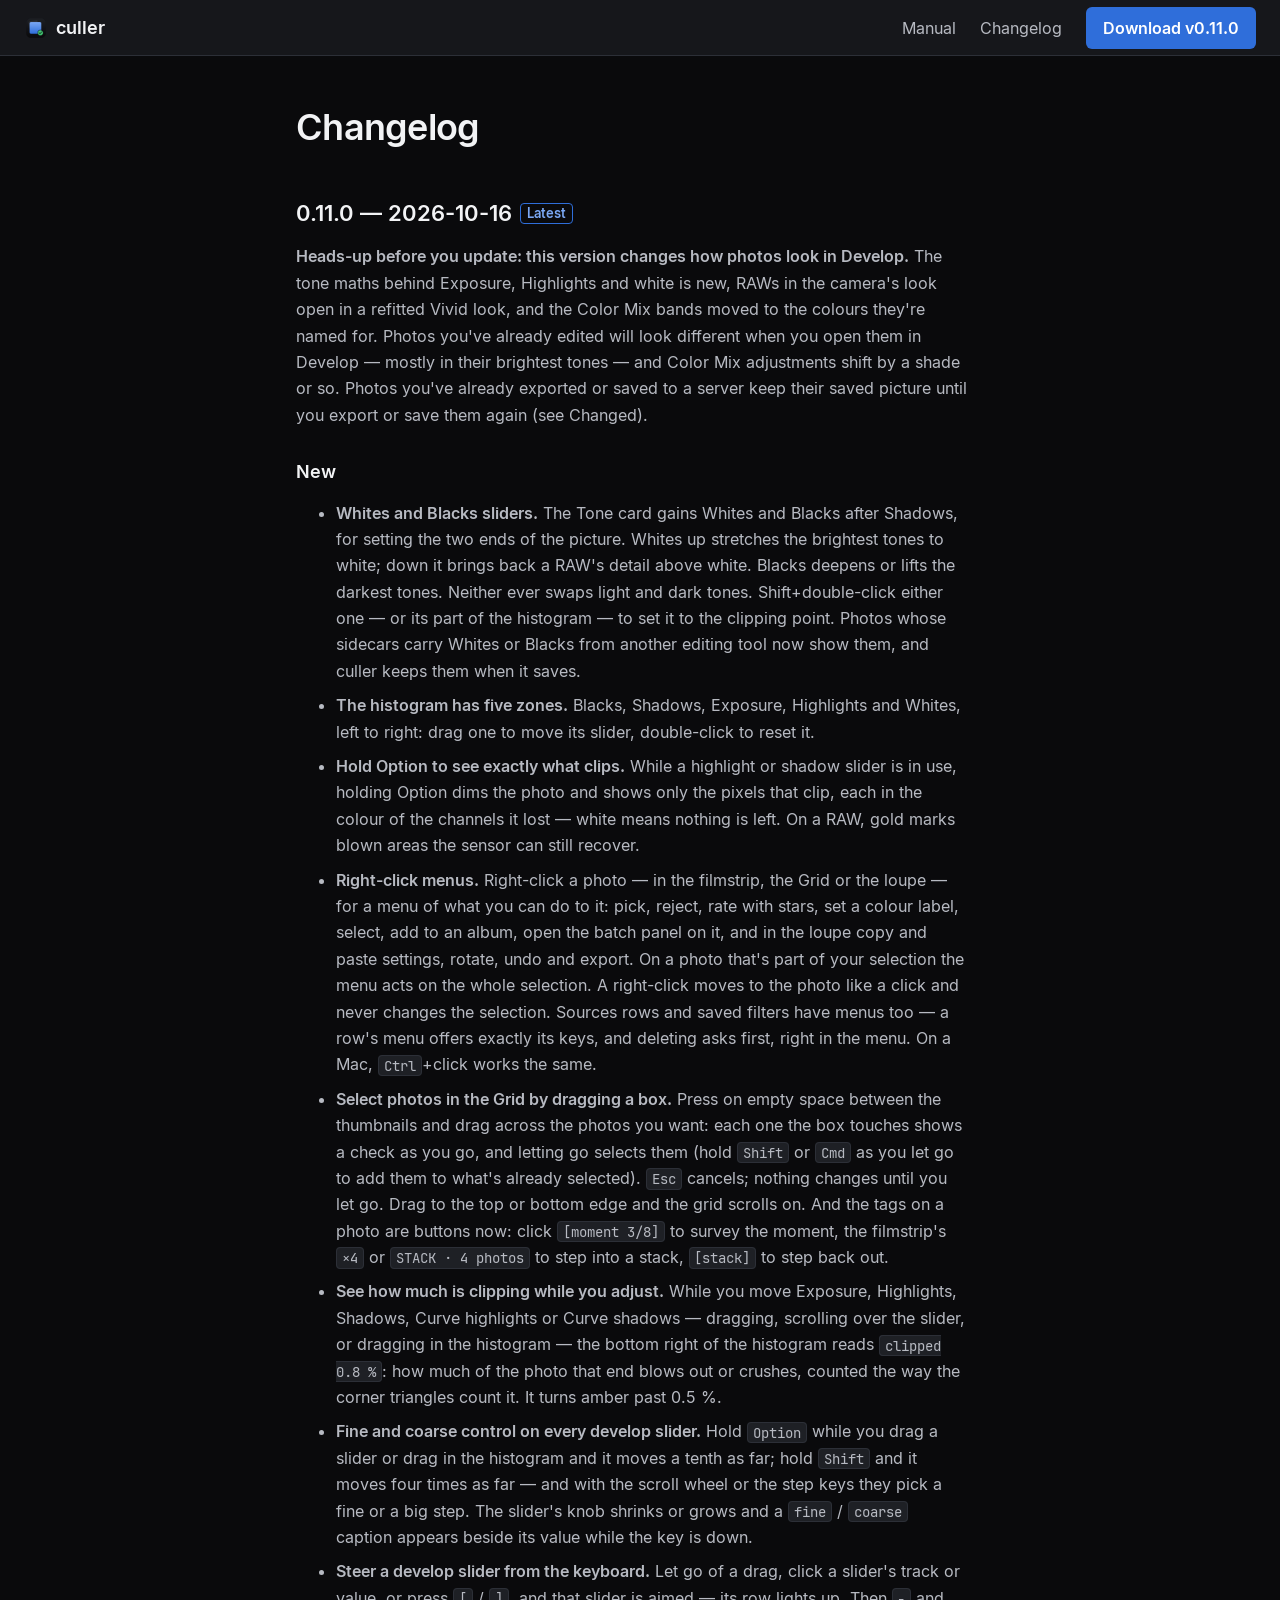
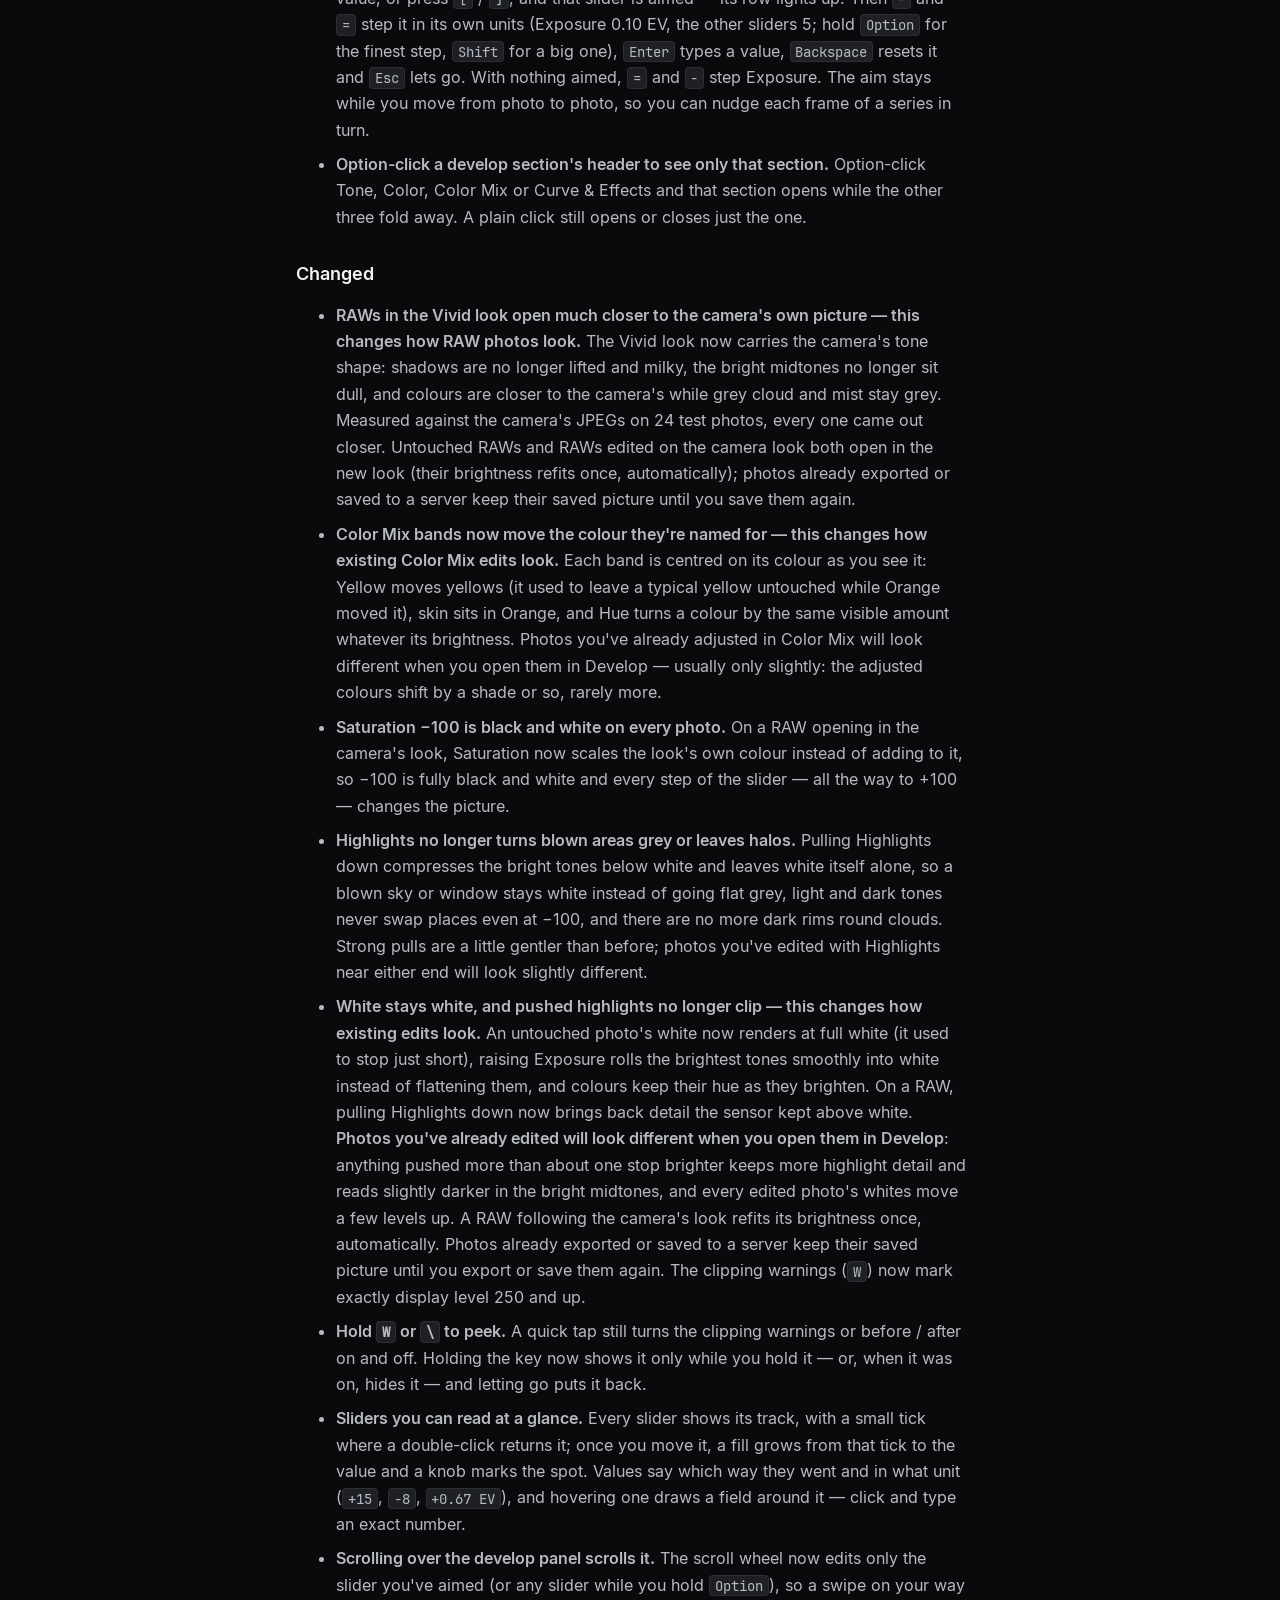
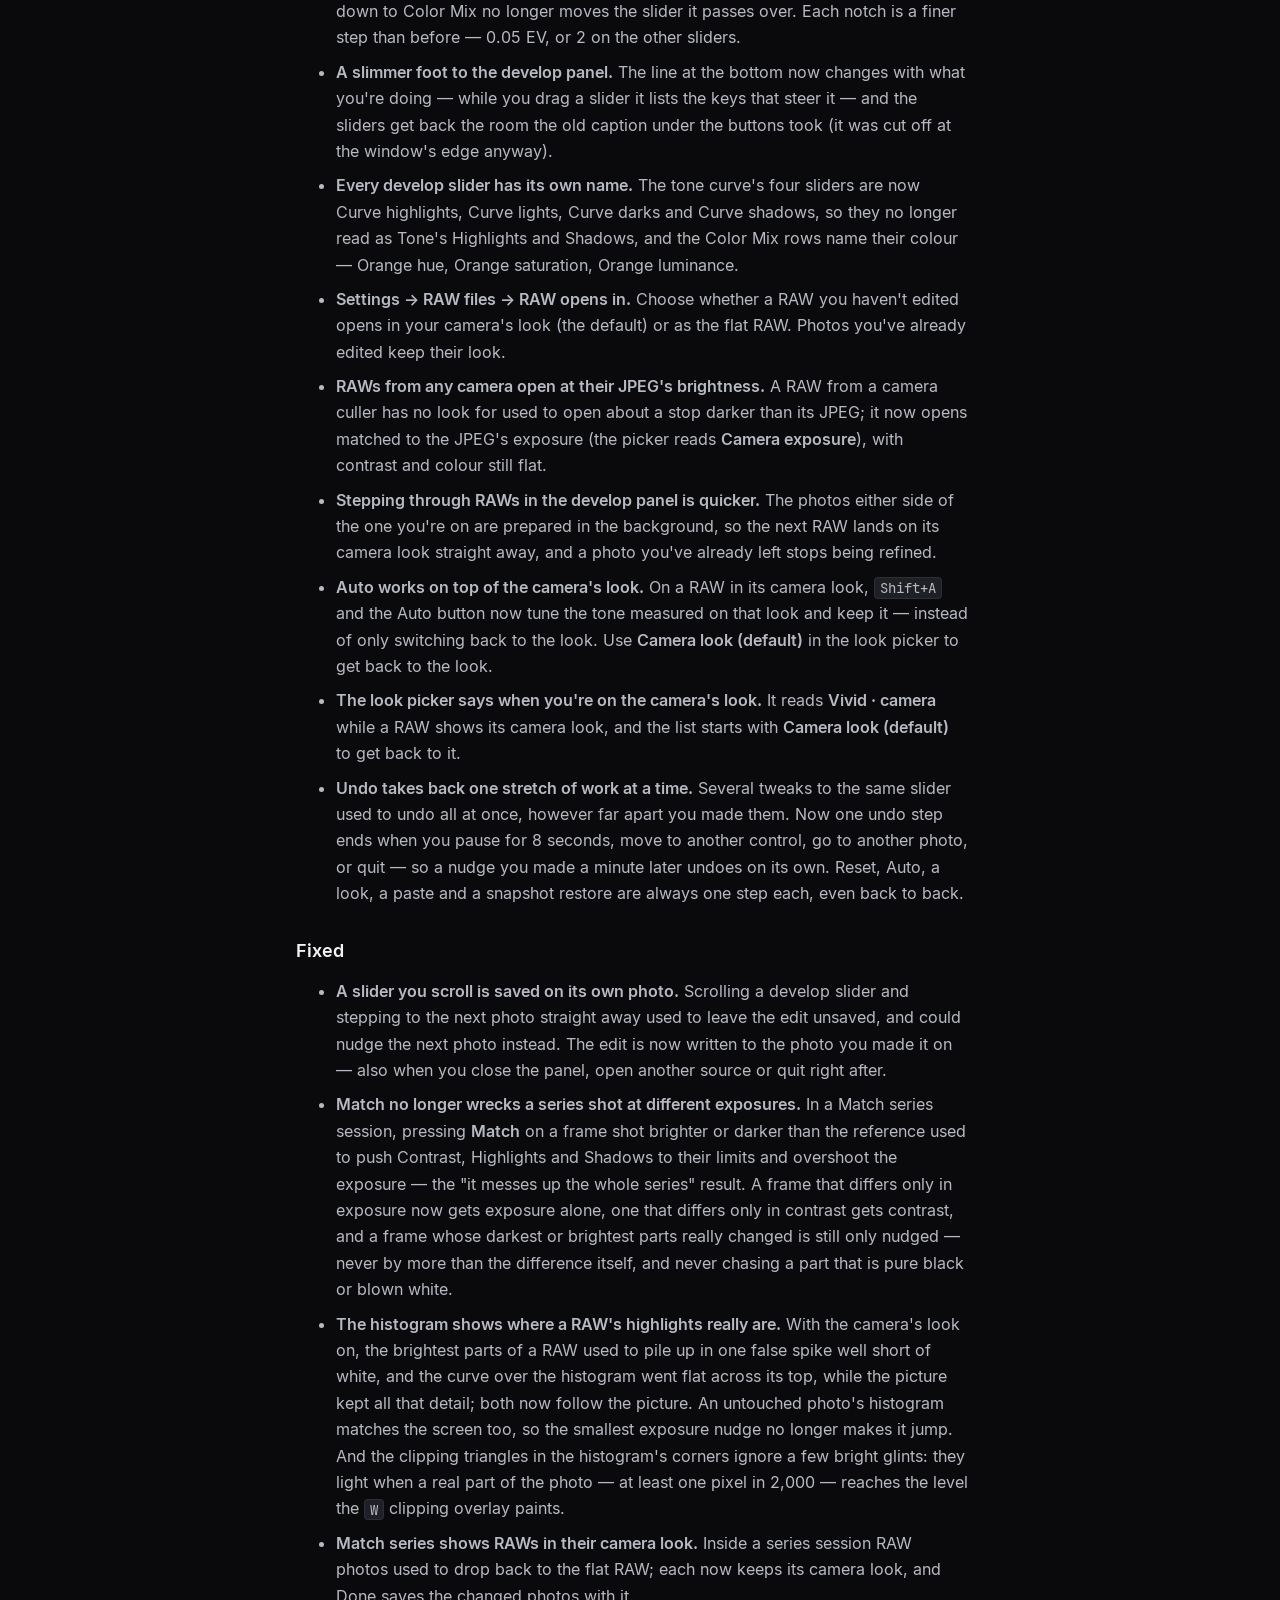
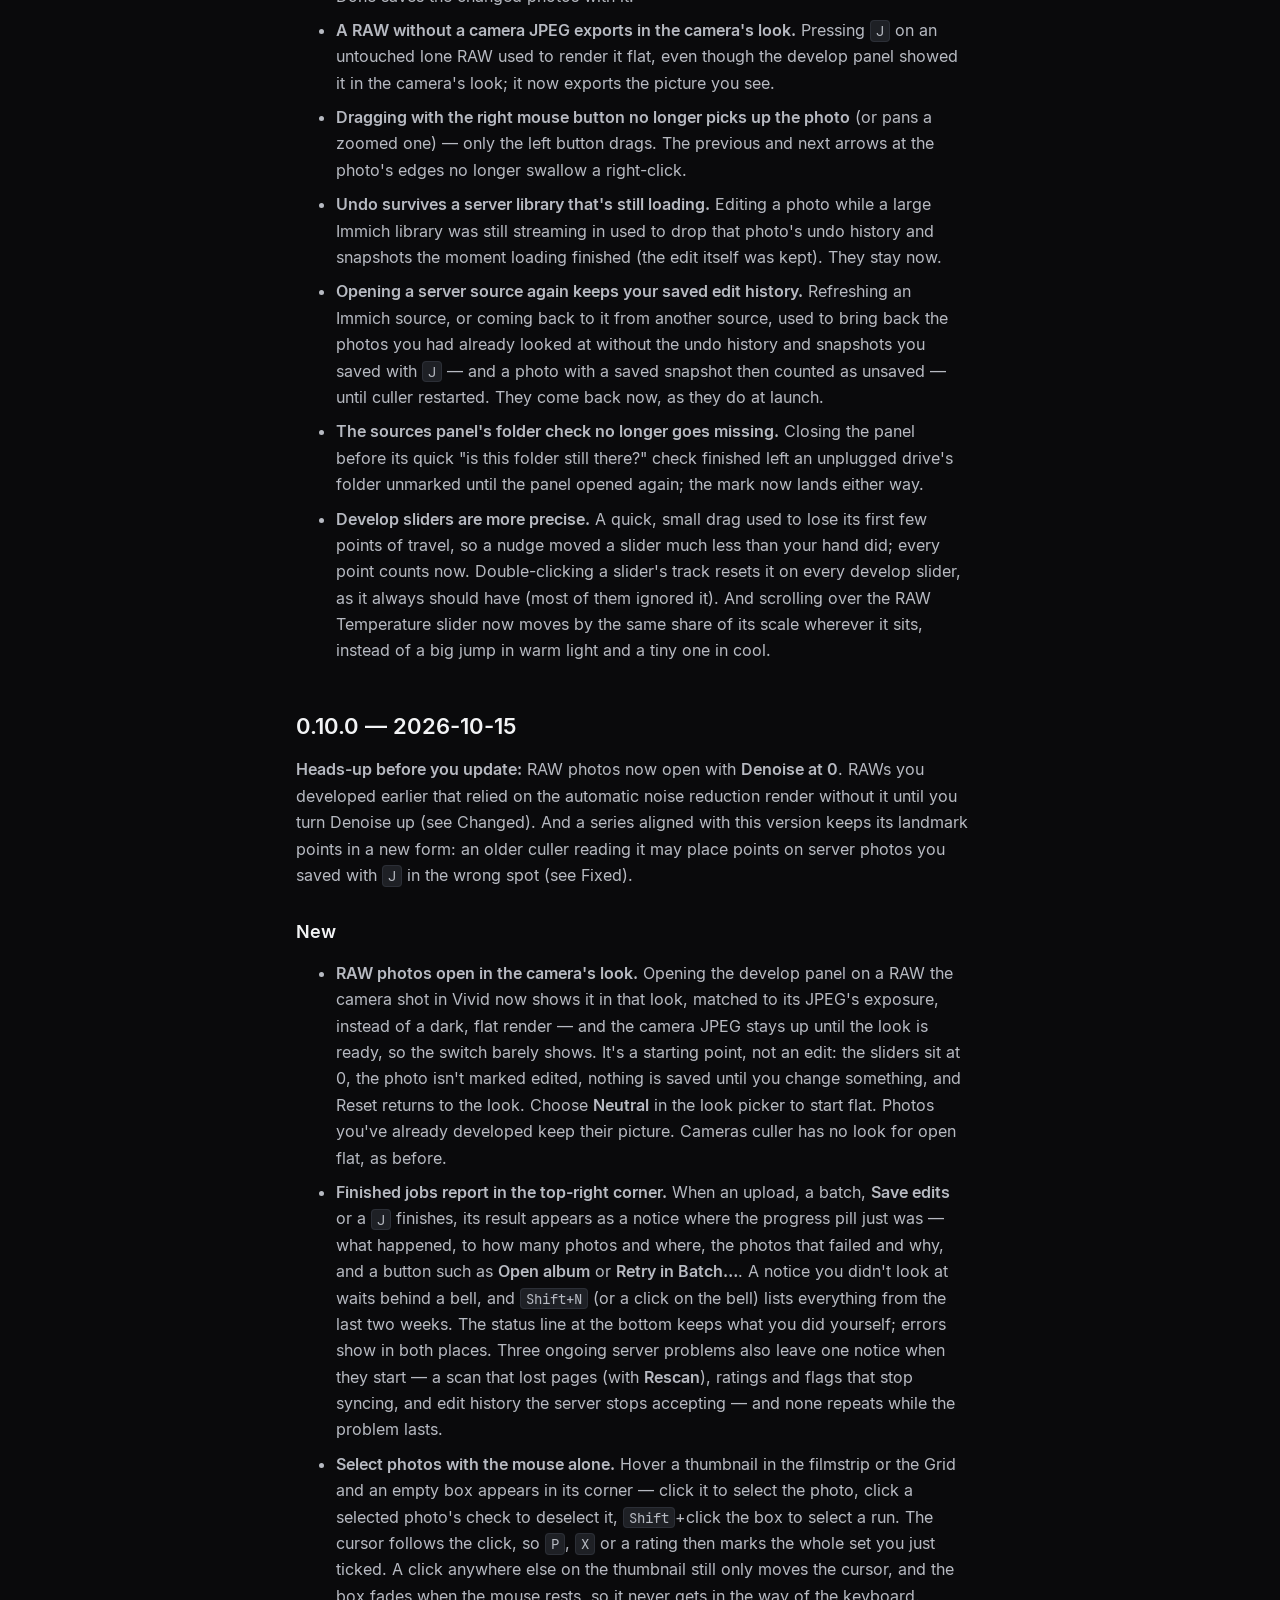
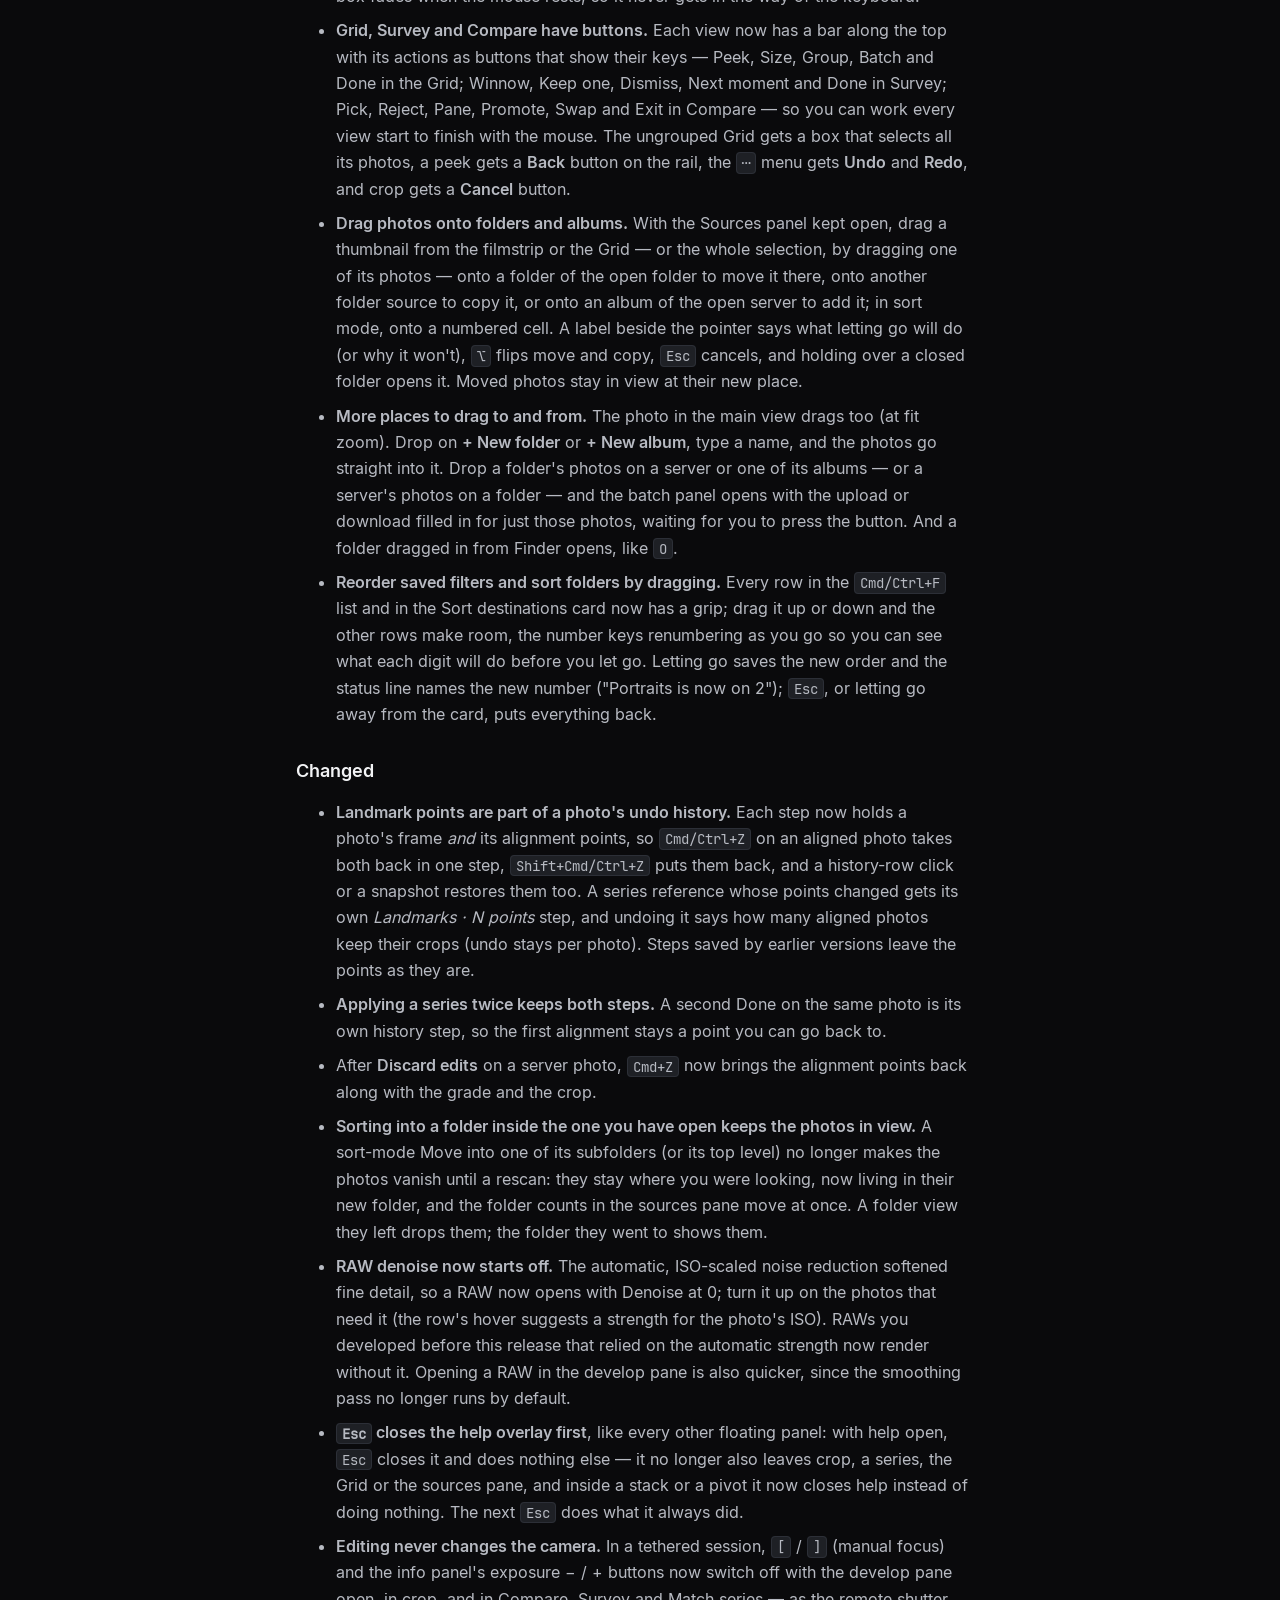
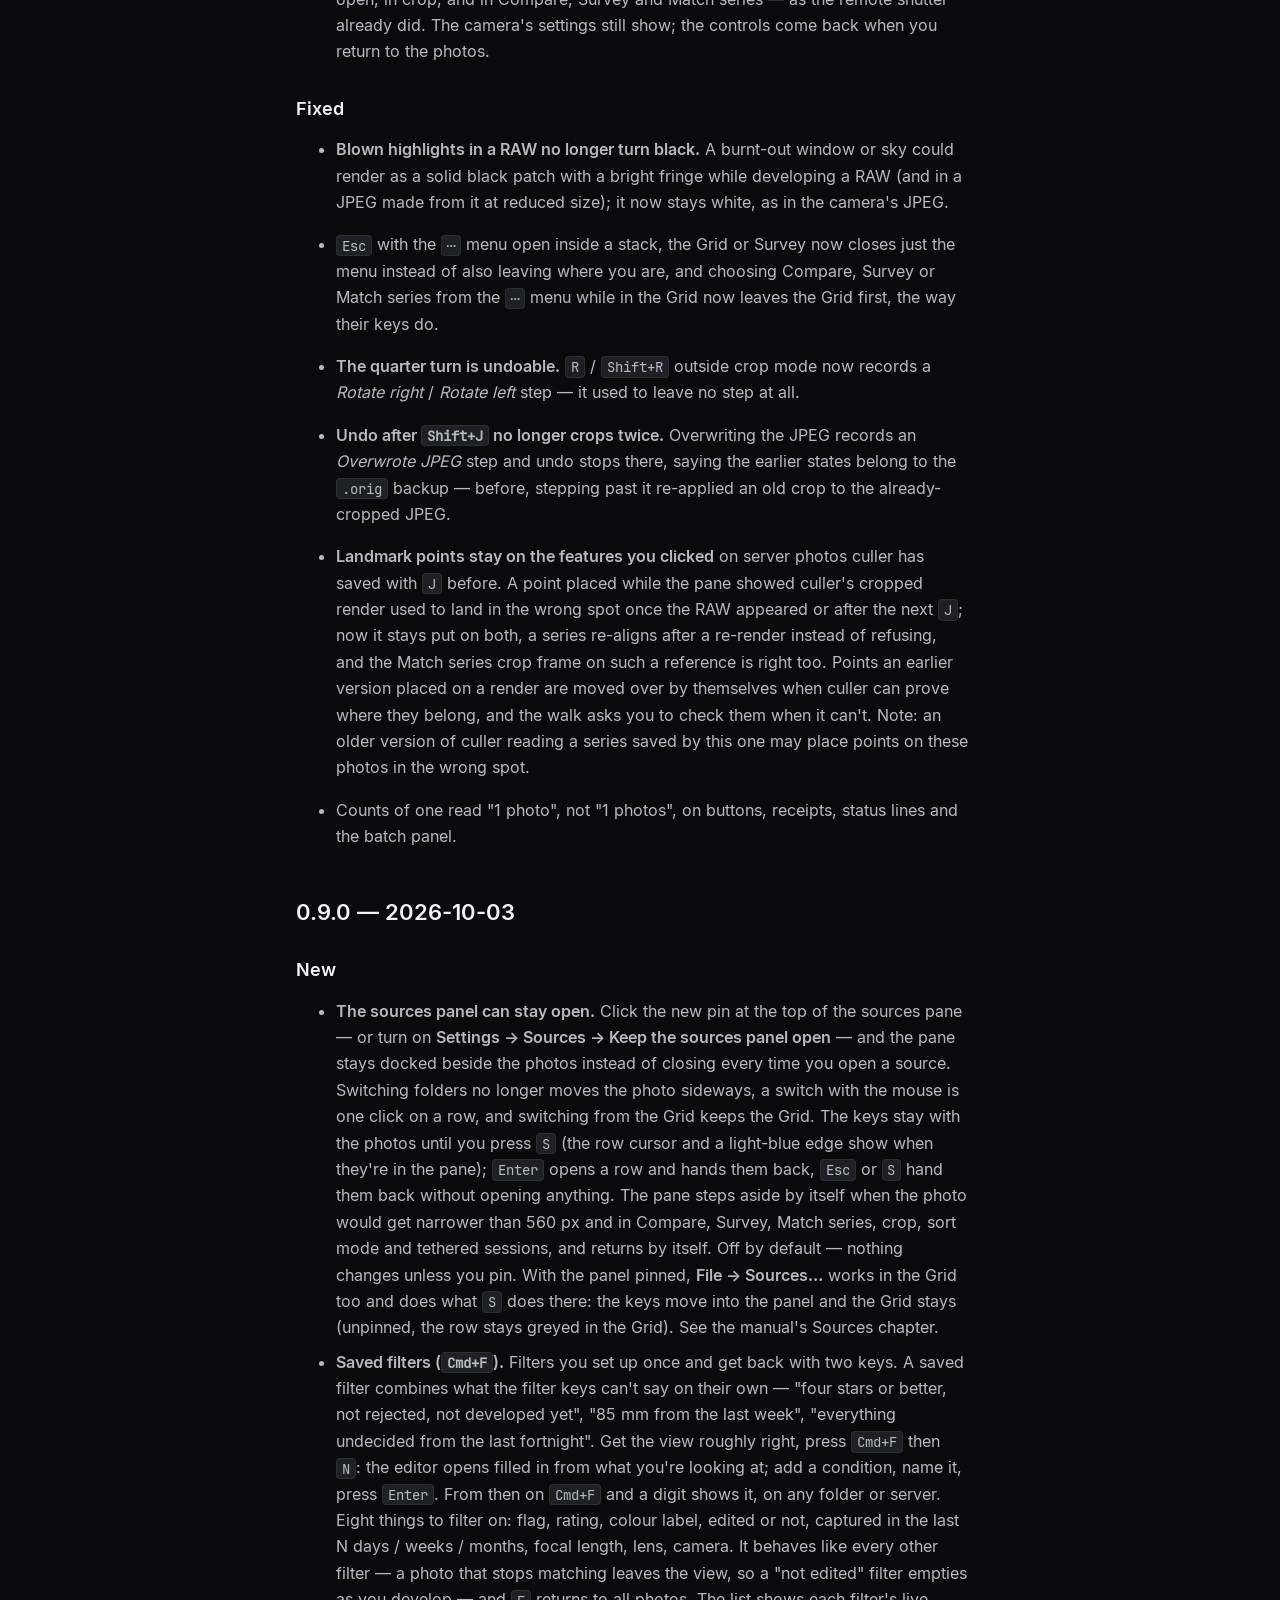
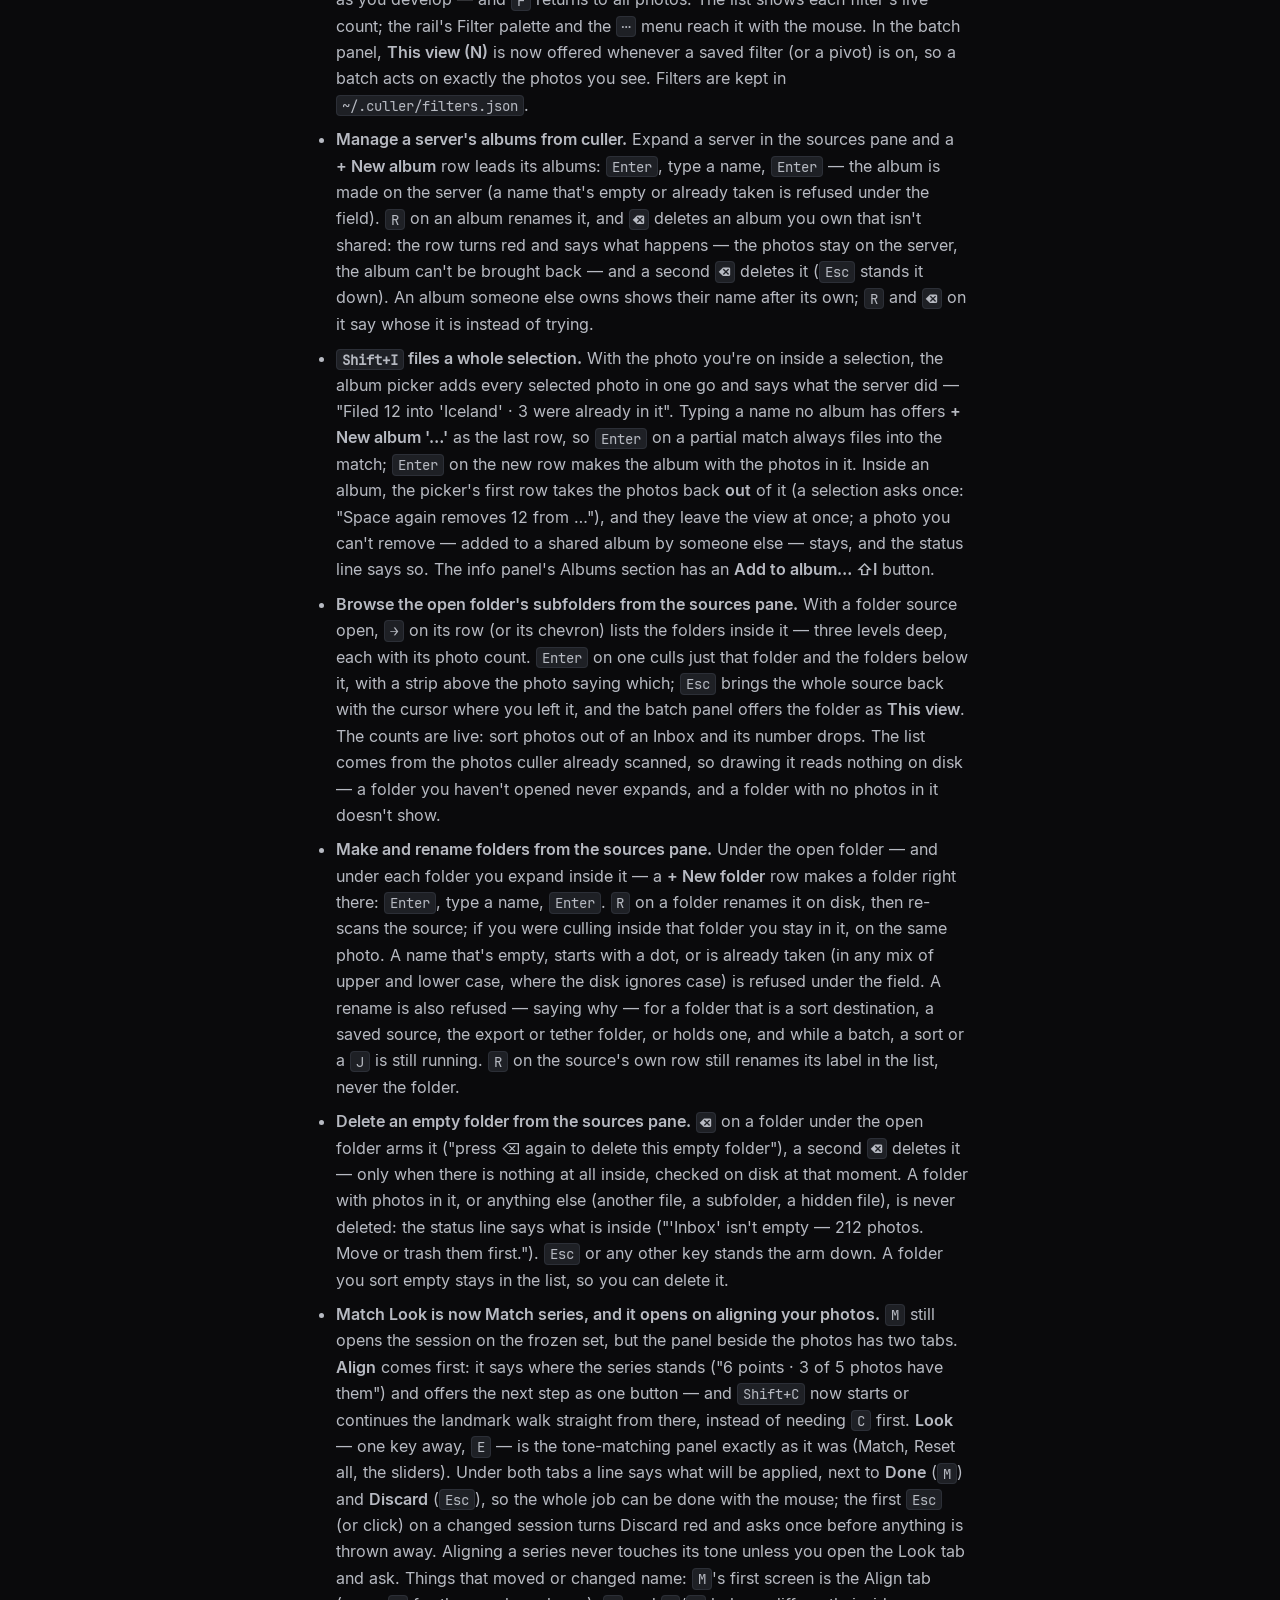
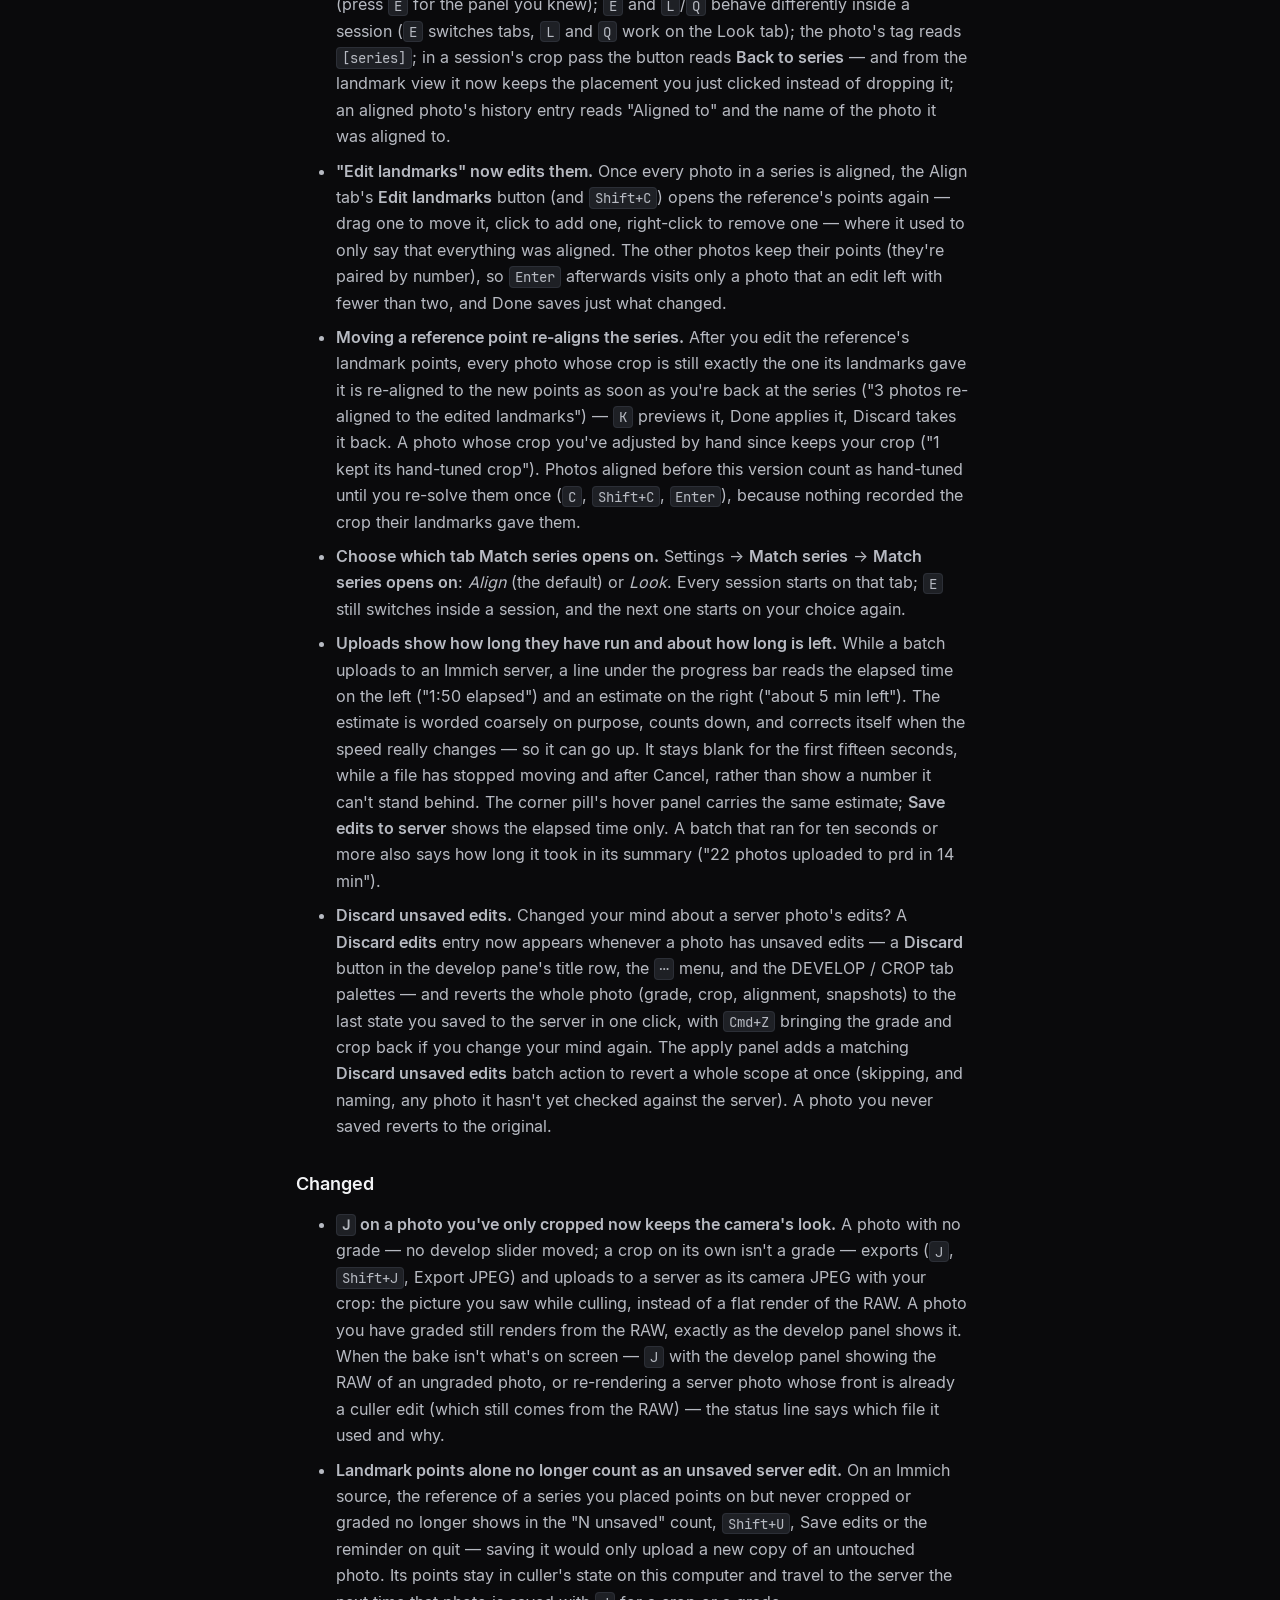
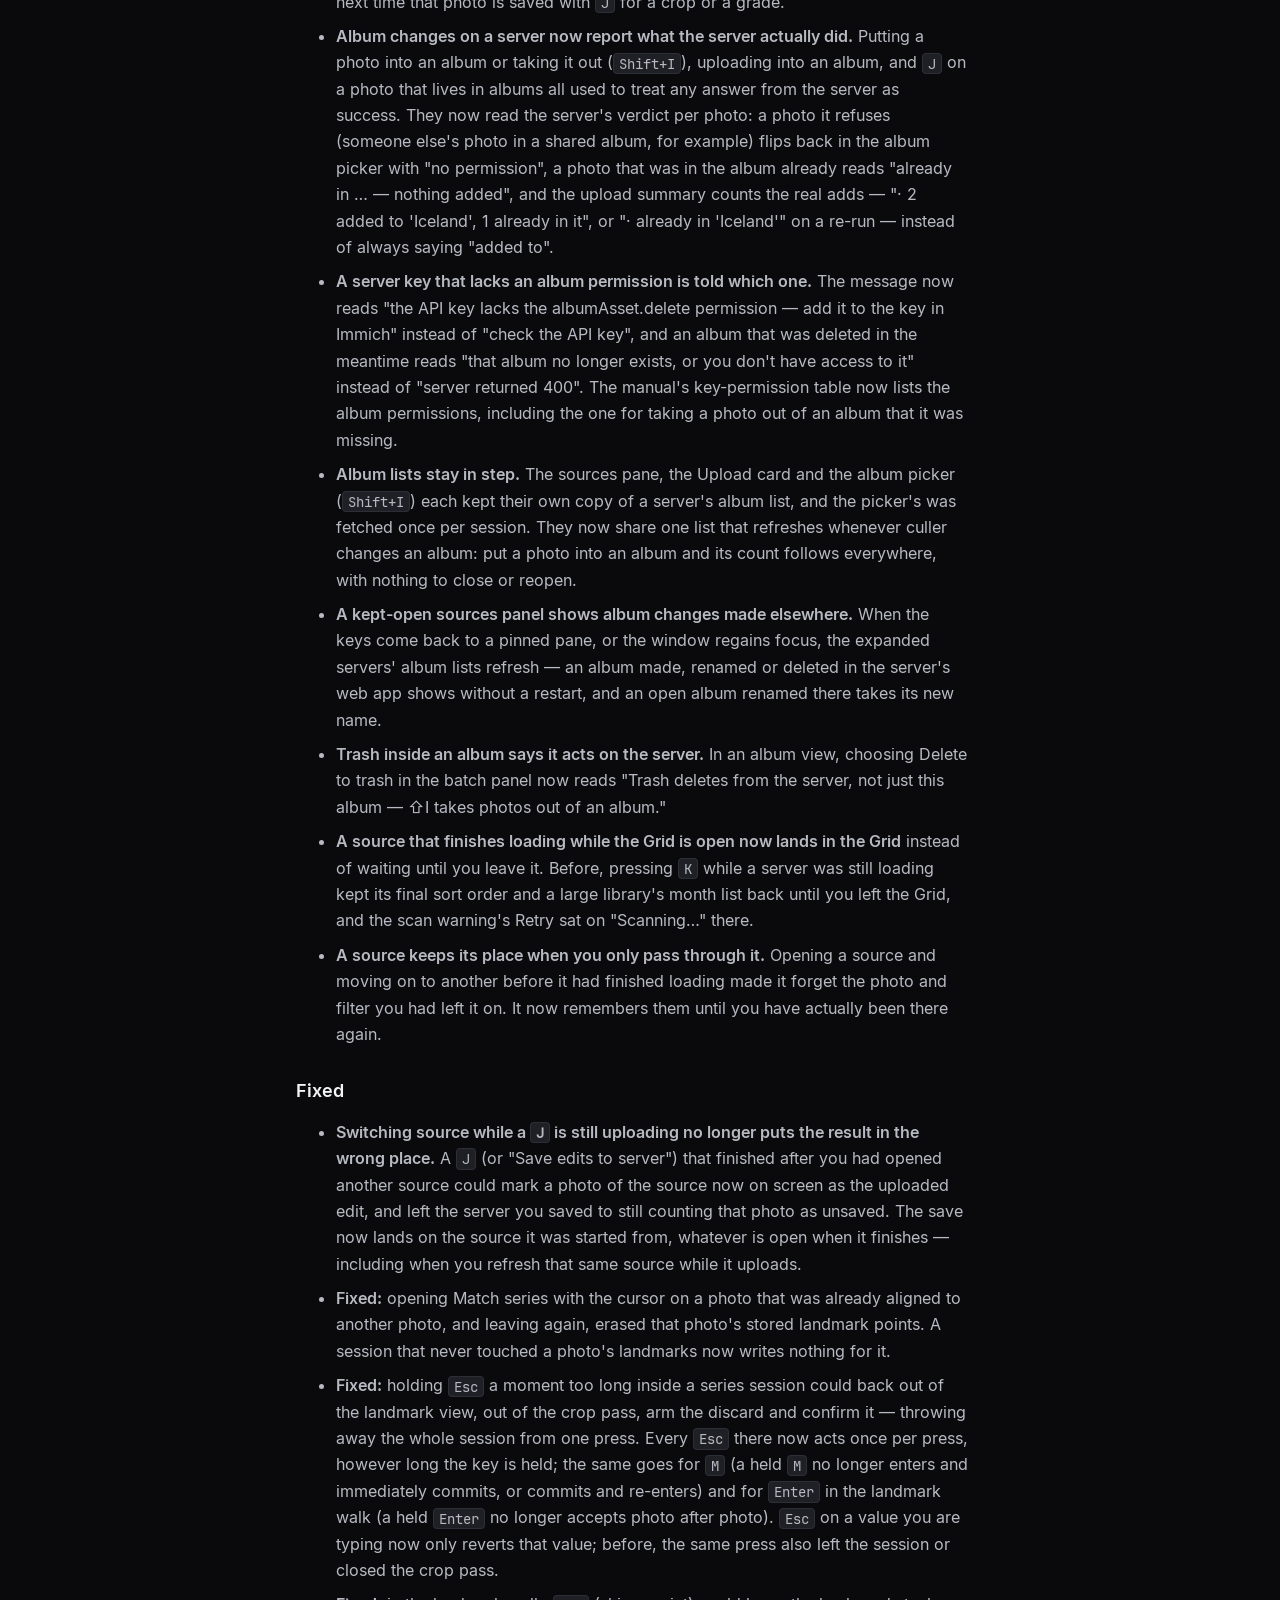
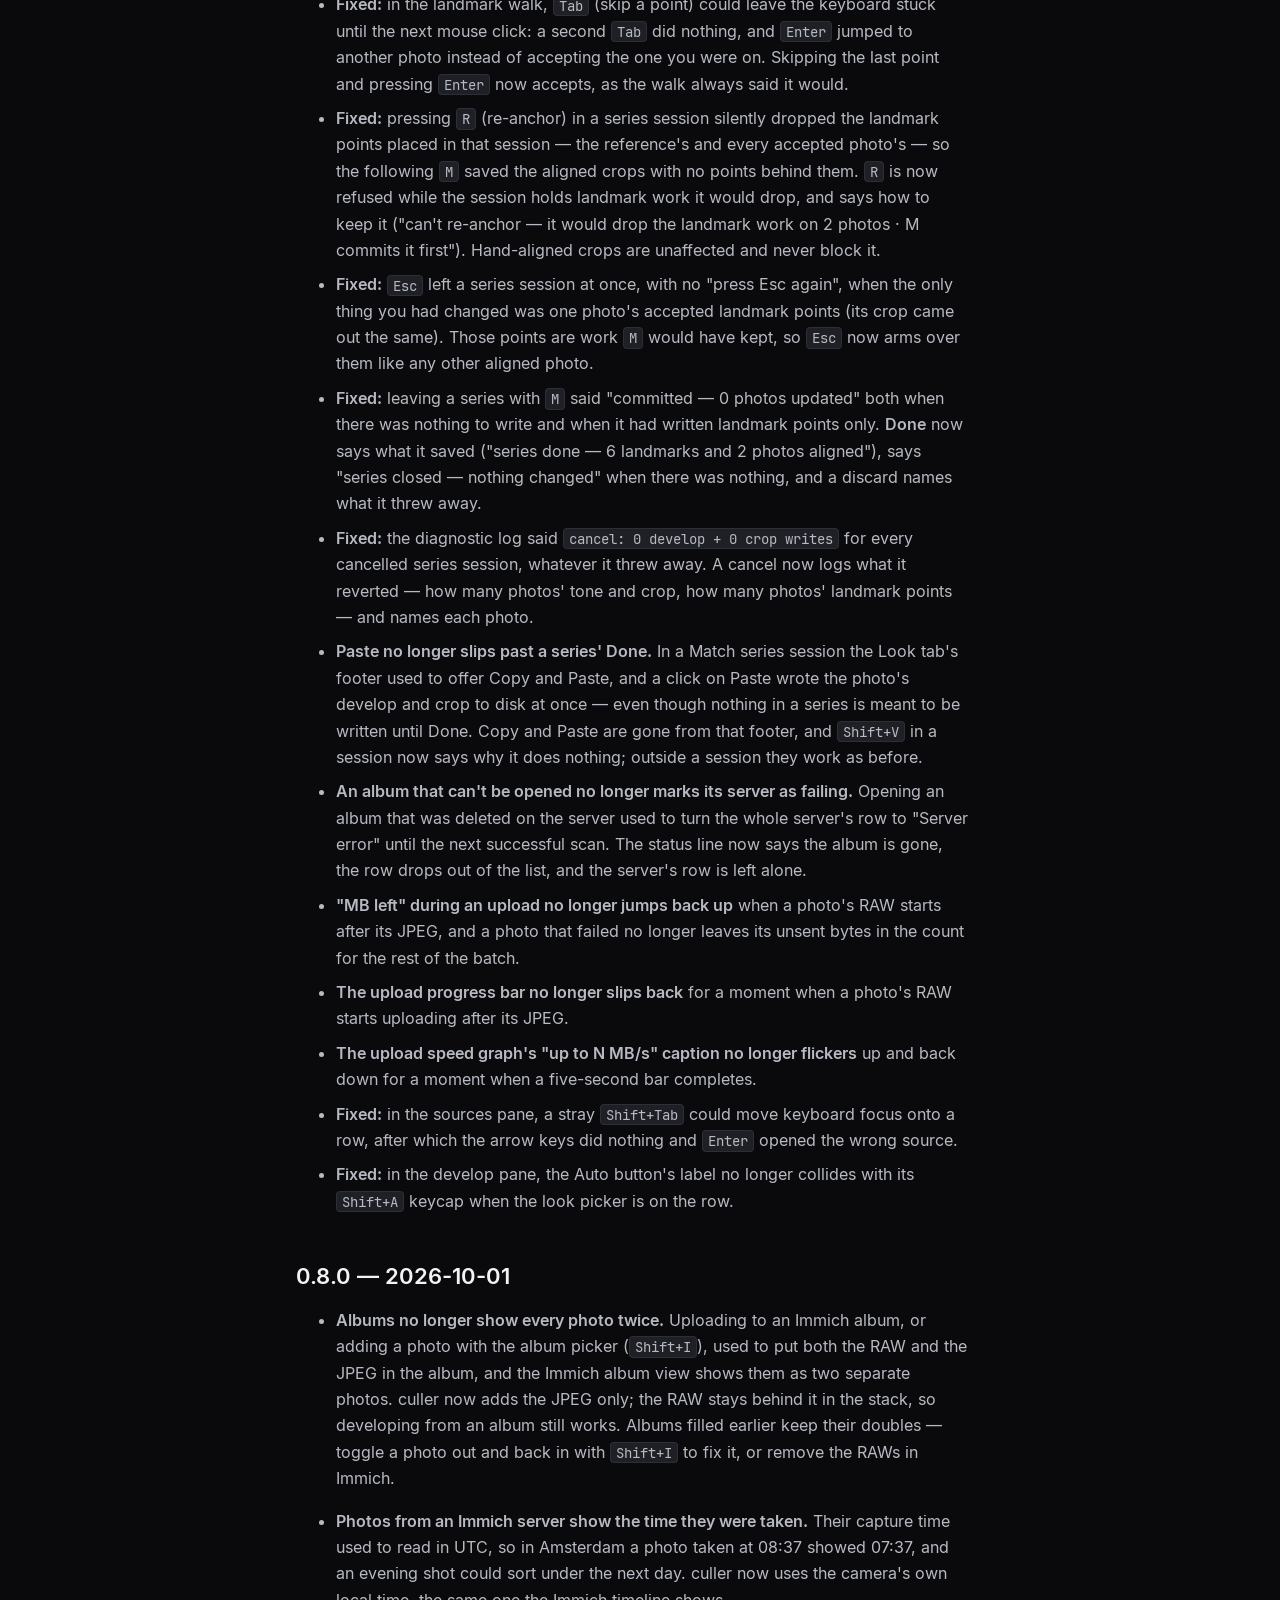
==== commit f4af7a1e: "site: v0.11.0" ====
--- a/changelog/index.html
+++ b/changelog/index.html
@@ -22,14 +22,14 @@
   <nav class="nav-links">
     <a href="https://mertenssander.github.io/culler-releases/manual/">Manual</a>
     <a href="https://mertenssander.github.io/culler-releases/changelog/">Changelog</a>
-    <a class="btn btn--accent" href="https://mertenssander.github.io/culler-releases/#download">Download v0.10.0</a>
+    <a class="btn btn--accent" href="https://mertenssander.github.io/culler-releases/#download">Download v0.11.0</a>
   </nav>
   <details class="nav-menu">
     <summary aria-label="Menu">Menu</summary>
     <div class="nav-menu-panel">
       <a href="https://mertenssander.github.io/culler-releases/manual/">Manual</a>
       <a href="https://mertenssander.github.io/culler-releases/changelog/">Changelog</a>
-      <a href="https://mertenssander.github.io/culler-releases/#download">Download v0.10.0</a>
+      <a href="https://mertenssander.github.io/culler-releases/#download">Download v0.11.0</a>
     </div>
   </details>
 </header>
@@ -38,14 +38,235 @@
 <div class="docs docs--index">
   <article class="prose changelog">
     <h1>Changelog</h1>
-    <h2 id="0-10-0-2026-10-15">0.10.0 — 2026-10-15</h2>
+    <h2 id="0-11-0-2026-10-16">0.11.0 — 2026-10-16</h2>
+<p><strong>Heads-up before you update: this version changes how photos look in
+Develop.</strong> The tone maths behind Exposure, Highlights and white is new,
+RAWs in the camera's look open in a refitted Vivid look, and the Color
+Mix bands moved to the colours they're named for. Photos you've already
+edited will look different when you open them in Develop — mostly in
+their brightest tones — and Color Mix adjustments shift by a shade or
+so. Photos you've already exported or saved to a server keep their saved
+picture until you export or save them again (see Changed).</p>
+<h3 id="new">New</h3>
+<ul>
+<li><strong>Whites and Blacks sliders.</strong> The Tone card gains Whites and Blacks
+after Shadows, for setting the two ends of the picture. Whites up
+stretches the brightest tones to white; down it brings back a RAW's
+detail above white. Blacks deepens or lifts the darkest tones. Neither
+ever swaps light and dark tones. Shift+double-click either one — or
+its part of the histogram — to set it to the clipping point. Photos
+whose sidecars carry Whites or Blacks from another editing tool now
+show them, and culler keeps them when it saves.</li>
+<li><strong>The histogram has five zones.</strong> Blacks, Shadows, Exposure,
+Highlights and Whites, left to right: drag one to move its slider,
+double-click to reset it.</li>
+<li><strong>Hold Option to see exactly what clips.</strong> While a highlight or shadow
+slider is in use, holding Option dims the photo and shows only the
+pixels that clip, each in the colour of the channels it lost — white
+means nothing is left. On a RAW, gold marks blown areas the sensor can
+still recover.</li>
+<li><strong>Right-click menus.</strong> Right-click a photo — in the filmstrip, the
+Grid or the loupe — for a menu of what you can do to it: pick, reject,
+rate with stars, set a colour label, select, add to an album, open the
+batch panel on it, and in the loupe copy and paste settings, rotate,
+undo and export. On a photo that's part of your selection the menu
+acts on the whole selection. A right-click moves to the photo like a
+click and never changes the selection. Sources rows and saved filters
+have menus too — a row's menu offers exactly its keys, and deleting
+asks first, right in the menu. On a Mac, <code>Ctrl</code>+click works the same.</li>
+<li><strong>Select photos in the Grid by dragging a box.</strong> Press on empty space
+between the thumbnails and drag across the photos you want: each one
+the box touches shows a check as you go, and letting go selects them
+(hold <code>Shift</code> or <code>Cmd</code> as you let go to add them to what's already
+selected). <code>Esc</code> cancels; nothing changes until you let go. Drag to the
+top or bottom edge and the grid scrolls on. And the tags on a photo
+are buttons now: click <code>[moment 3/8]</code> to survey the moment, the
+filmstrip's <code>×4</code> or <code>STACK · 4 photos</code> to step into a stack, <code>[stack]</code>
+to step back out.</li>
+<li><strong>See how much is clipping while you adjust.</strong> While you move
+Exposure, Highlights, Shadows, Curve highlights or Curve shadows —
+dragging, scrolling over the slider, or dragging in the histogram — the
+bottom right of the histogram reads <code>clipped 0.8 %</code>: how much of the
+photo that end blows out or crushes, counted the way the corner
+triangles count it. It turns amber past 0.5 %.</li>
+<li><strong>Fine and coarse control on every develop slider.</strong> Hold <code>Option</code>
+while you drag a slider or drag in the histogram and it moves a tenth
+as far; hold <code>Shift</code> and it moves four times as far — and with the
+scroll wheel or the step keys they pick a fine or a big step. The
+slider's knob shrinks or grows and a <code>fine</code> / <code>coarse</code> caption appears
+beside its value while the key is down.</li>
+<li><strong>Steer a develop slider from the keyboard.</strong> Let go of a drag, click a
+slider's track or value, or press <code>[</code> / <code>]</code>, and that slider is aimed —
+its row lights up. Then <code>-</code> and <code>=</code> step it in its own units (Exposure
+0.10 EV, the other sliders 5; hold <code>Option</code> for the finest step, <code>Shift</code>
+for a big one), <code>Enter</code> types a value, <code>Backspace</code> resets it and <code>Esc</code>
+lets go. With nothing aimed, <code>=</code> and <code>-</code> step Exposure. The aim stays
+while you move from photo to photo, so you can nudge each frame of a
+series in turn.</li>
+<li><strong>Option-click a develop section's header to see only that section.</strong>
+Option-click Tone, Color, Color Mix or Curve &amp; Effects and that section
+opens while the other three fold away. A plain click still opens or
+closes just the one.</li>
+</ul>
+<h3 id="changed">Changed</h3>
+<ul>
+<li><strong>RAWs in the Vivid look open much closer to the camera's own
+picture — this changes how RAW photos look.</strong> The Vivid look now
+carries the camera's tone shape: shadows are no longer lifted and
+milky, the bright midtones no longer sit dull, and colours are closer
+to the camera's while grey cloud and mist stay grey. Measured against
+the camera's JPEGs on 24 test photos, every one came out closer.
+Untouched RAWs and RAWs edited on the camera look both open in the new
+look (their brightness refits once, automatically); photos already
+exported or saved to a server keep their saved picture until you save
+them again.</li>
+<li><strong>Color Mix bands now move the colour they're named for — this changes
+how existing Color Mix edits look.</strong> Each band is centred on its
+colour as you see it: Yellow moves yellows (it used to leave a typical
+yellow untouched while Orange moved it), skin sits in Orange, and
+Hue turns a colour by the same visible amount whatever its brightness.
+Photos you've already adjusted in Color Mix will look different when
+you open them in Develop — usually only slightly: the adjusted colours
+shift by a shade or so, rarely more.</li>
+<li><strong>Saturation −100 is black and white on every photo.</strong> On a RAW
+opening in the camera's look, Saturation now scales the look's own
+colour instead of adding to it, so −100 is fully black and white and
+every step of the slider — all the way to +100 — changes the picture.</li>
+<li><strong>Highlights no longer turns blown areas grey or leaves halos.</strong>
+Pulling Highlights down compresses the bright tones below white and
+leaves white itself alone, so a blown sky or window stays white instead
+of going flat grey, light and dark tones never swap places even at −100,
+and there are no more dark rims round clouds. Strong pulls are a little
+gentler than before; photos you've edited with Highlights near either
+end will look slightly different.</li>
+<li><strong>White stays white, and pushed highlights no longer clip — this
+changes how existing edits look.</strong> An untouched photo's white now
+renders at full white (it used to stop just short), raising Exposure
+rolls the brightest tones smoothly into white instead of flattening
+them, and colours keep their hue as they brighten. On a RAW, pulling
+Highlights down now brings back detail the sensor kept above white.
+<strong>Photos you've already edited will look different when you open them
+in Develop</strong>: anything pushed more than about one stop brighter keeps
+more highlight detail and reads slightly darker in the bright midtones,
+and every edited photo's whites move a few levels up. A RAW following
+the camera's look refits its brightness once, automatically. Photos
+already exported or saved to a server keep their saved picture until
+you export or save them again. The clipping warnings (<code>W</code>) now mark
+exactly display level 250 and up.</li>
+<li><strong>Hold <code>W</code> or <code>\</code> to peek.</strong> A quick tap still turns the clipping
+warnings or before / after on and off. Holding the key now shows it
+only while you hold it — or, when it was on, hides it — and letting go
+puts it back.</li>
+<li><strong>Sliders you can read at a glance.</strong> Every slider shows its track,
+with a small tick where a double-click returns it; once you move it, a
+fill grows from that tick to the value and a knob marks the spot.
+Values say which way they went and in what unit (<code>+15</code>, <code>−8</code>,
+<code>+0.67 EV</code>), and hovering one draws a field around it — click and type
+an exact number.</li>
+<li><strong>Scrolling over the develop panel scrolls it.</strong> The scroll wheel now
+edits only the slider you've aimed (or any slider while you hold
+<code>Option</code>), so a swipe on your way down to Color Mix no longer moves the
+slider it passes over. Each notch is a finer step than before — 0.05 EV,
+or 2 on the other sliders.</li>
+<li><strong>A slimmer foot to the develop panel.</strong> The line at the bottom now
+changes with what you're doing — while you drag a slider it lists the
+keys that steer it — and the sliders get back the room the old caption
+under the buttons took (it was cut off at the window's edge anyway).</li>
+<li><strong>Every develop slider has its own name.</strong> The tone curve's four
+sliders are now Curve highlights, Curve lights, Curve darks and Curve
+shadows, so they no longer read as Tone's Highlights and Shadows, and
+the Color Mix rows name their colour — Orange hue, Orange saturation,
+Orange luminance.</li>
+<li><strong>Settings → RAW files → RAW opens in.</strong> Choose whether a RAW you
+haven't edited opens in your camera's look (the default) or as the
+flat RAW. Photos you've already edited keep their look.</li>
+<li><strong>RAWs from any camera open at their JPEG's brightness.</strong> A RAW from a
+camera culler has no look for used to open about a stop darker than its
+JPEG; it now opens matched to the JPEG's exposure (the picker reads
+<strong>Camera exposure</strong>), with contrast and colour still flat.</li>
+<li><strong>Stepping through RAWs in the develop panel is quicker.</strong> The photos
+either side of the one you're on are prepared in the background, so
+the next RAW lands on its camera look straight away, and a photo you've
+already left stops being refined.</li>
+<li><strong>Auto works on top of the camera's look.</strong> On a RAW in its camera
+look, <code>Shift+A</code> and the Auto button now tune the tone measured on that
+look and keep it — instead of only switching back to the look. Use
+<strong>Camera look (default)</strong> in the look picker to get back to the look.</li>
+<li><strong>The look picker says when you're on the camera's look.</strong> It reads
+<strong>Vivid · camera</strong> while a RAW shows its camera look, and the list
+starts with <strong>Camera look (default)</strong> to get back to it.</li>
+<li><strong>Undo takes back one stretch of work at a time.</strong> Several tweaks to
+the same slider used to undo all at once, however far apart you made
+them. Now one undo step ends when you pause for 8 seconds, move to
+another control, go to another photo, or quit — so a nudge you made a
+minute later undoes on its own. Reset, Auto, a look, a paste and a
+snapshot restore are always one step each, even back to back.</li>
+</ul>
+<h3 id="fixed">Fixed</h3>
+<ul>
+<li><strong>A slider you scroll is saved on its own photo.</strong> Scrolling a develop
+slider and stepping to the next photo straight away used to leave the
+edit unsaved, and could nudge the next photo instead. The edit is now
+written to the photo you made it on — also when you close the panel,
+open another source or quit right after.</li>
+<li><strong>Match no longer wrecks a series shot at different exposures.</strong> In a
+Match series session, pressing <strong>Match</strong> on a frame shot brighter or
+darker than the reference used to push Contrast, Highlights and
+Shadows to their limits and overshoot the exposure — the "it messes up
+the whole series" result. A frame that differs only in exposure now
+gets exposure alone, one that differs only in contrast gets contrast,
+and a frame whose darkest or brightest parts really changed is still
+only nudged — never by more than the difference itself, and never
+chasing a part that is pure black or blown white.</li>
+<li><strong>The histogram shows where a RAW's highlights really are.</strong> With the
+camera's look on, the brightest parts of a RAW used to pile up in one
+false spike well short of white, and the curve over the histogram went
+flat across its top, while the picture kept all that detail; both now
+follow the picture. An untouched photo's histogram matches the screen
+too, so the smallest exposure nudge no longer makes it jump. And the
+clipping triangles in the histogram's corners ignore a few bright
+glints: they light when a real part of the photo — at least one pixel
+in 2,000 — reaches the level the <code>W</code> clipping overlay paints.</li>
+<li><strong>Match series shows RAWs in their camera look.</strong> Inside a series
+session RAW photos used to drop back to the flat RAW; each now keeps
+its camera look, and Done saves the changed photos with it.</li>
+<li><strong>A RAW without a camera JPEG exports in the camera's look.</strong> Pressing
+<code>J</code> on an untouched lone RAW used to render it flat, even though the
+develop panel showed it in the camera's look; it now exports the
+picture you see.</li>
+<li><strong>Dragging with the right mouse button no longer picks up the photo</strong>
+(or pans a zoomed one) — only the left button drags. The previous and
+next arrows at the photo's edges no longer swallow a right-click.</li>
+<li><strong>Undo survives a server library that's still loading.</strong> Editing a photo
+while a large Immich library was still streaming in used to drop that
+photo's undo history and snapshots the moment loading finished (the edit
+itself was kept). They stay now.</li>
+<li><strong>Opening a server source again keeps your saved edit history.</strong>
+Refreshing an Immich source, or coming back to it from another source,
+used to bring back the photos you had already looked at without the
+undo history and snapshots you saved with <code>J</code> — and a photo with a saved
+snapshot then counted as unsaved — until culler restarted. They come
+back now, as they do at launch.</li>
+<li><strong>The sources panel's folder check no longer goes missing.</strong> Closing the
+panel before its quick "is this folder still there?" check finished left
+an unplugged drive's folder unmarked until the panel opened again; the
+mark now lands either way.</li>
+<li><strong>Develop sliders are more precise.</strong> A quick, small drag used to lose
+its first few points of travel, so a nudge moved a slider much less than
+your hand did; every point counts now. Double-clicking a slider's track
+resets it on every develop slider, as it always should have (most of
+them ignored it). And scrolling over the RAW Temperature slider now
+moves by the same share of its scale wherever it sits, instead of a
+big jump in warm light and a tiny one in cool.</li>
+</ul>
+<h2 id="0-10-0-2026-10-15">0.10.0 — 2026-10-15</h2>
 <p><strong>Heads-up before you update:</strong> RAW photos now open with <strong>Denoise at 0</strong>.
 RAWs you developed earlier that relied on the automatic noise reduction
 render without it until you turn Denoise up (see Changed). And a series
 aligned with this version keeps its landmark points in a new form: an
 older culler reading it may place points on server photos you saved with
 <code>J</code> in the wrong spot (see Fixed).</p>
-<h3 id="new">New</h3>
+<h3 id="new-1">New</h3>
 <ul>
 <li><strong>RAW photos open in the camera's look.</strong> Opening the develop panel
 on a RAW the camera shot in Vivid now shows it in that look, matched
@@ -107,7 +328,7 @@
 the new number ("Portraits is now on 2"); <code>Esc</code>, or letting go away
 from the card, puts everything back.</li>
 </ul>
-<h3 id="changed">Changed</h3>
+<h3 id="changed-1">Changed</h3>
 <ul>
 <li><strong>Landmark points are part of a photo's undo history.</strong> Each step now
 holds a photo's frame <em>and</em> its alignment points, so <code>Cmd/Ctrl+Z</code> on an
@@ -147,7 +368,7 @@
 settings still show; the controls come back when you return to the
 photos.</li>
 </ul>
-<h3 id="fixed">Fixed</h3>
+<h3 id="fixed-1">Fixed</h3>
 <ul>
 <li>
 <p><strong>Blown highlights in a RAW no longer turn black.</strong> A burnt-out window
@@ -190,7 +411,7 @@
 </li>
 </ul>
 <h2 id="0-9-0-2026-10-03">0.9.0 — 2026-10-03</h2>
-<h3 id="new-1">New</h3>
+<h3 id="new-2">New</h3>
 <ul>
 <li><strong>The sources panel can stay open.</strong> Click the new pin at the top of
 the sources pane — or turn on <strong>Settings → Sources → Keep the sources
@@ -338,7 +559,7 @@
 scope at once (skipping, and naming, any photo it hasn't yet checked
 against the server). A photo you never saved reverts to the original.</li>
 </ul>
-<h3 id="changed-1">Changed</h3>
+<h3 id="changed-2">Changed</h3>
 <ul>
 <li><strong><code>J</code> on a photo you've only cropped now keeps the camera's look.</strong> A
 photo with no grade — no develop slider moved; a crop on its own isn't
@@ -400,7 +621,7 @@
 forget the photo and filter you had left it on. It now remembers them
 until you have actually been there again.</li>
 </ul>
-<h3 id="fixed-1">Fixed</h3>
+<h3 id="fixed-2">Fixed</h3>
 <ul>
 <li><strong>Switching source while a <code>J</code> is still uploading no longer puts the
 result in the wrong place.</strong> A <code>J</code> (or "Save edits to server") that
@@ -1263,7 +1484,7 @@
 
 </main>
 <footer class="footer">
-  <span>© Sander Mertens · culler v0.10.0</span>
+  <span>© Sander Mertens · culler v0.11.0</span>
   <a href="https://github.com/mertenssander/culler-releases/releases">All releases</a>
   <a href="https://mertenssander.github.io/culler-releases/manual/">Manual</a>
 </footer>
